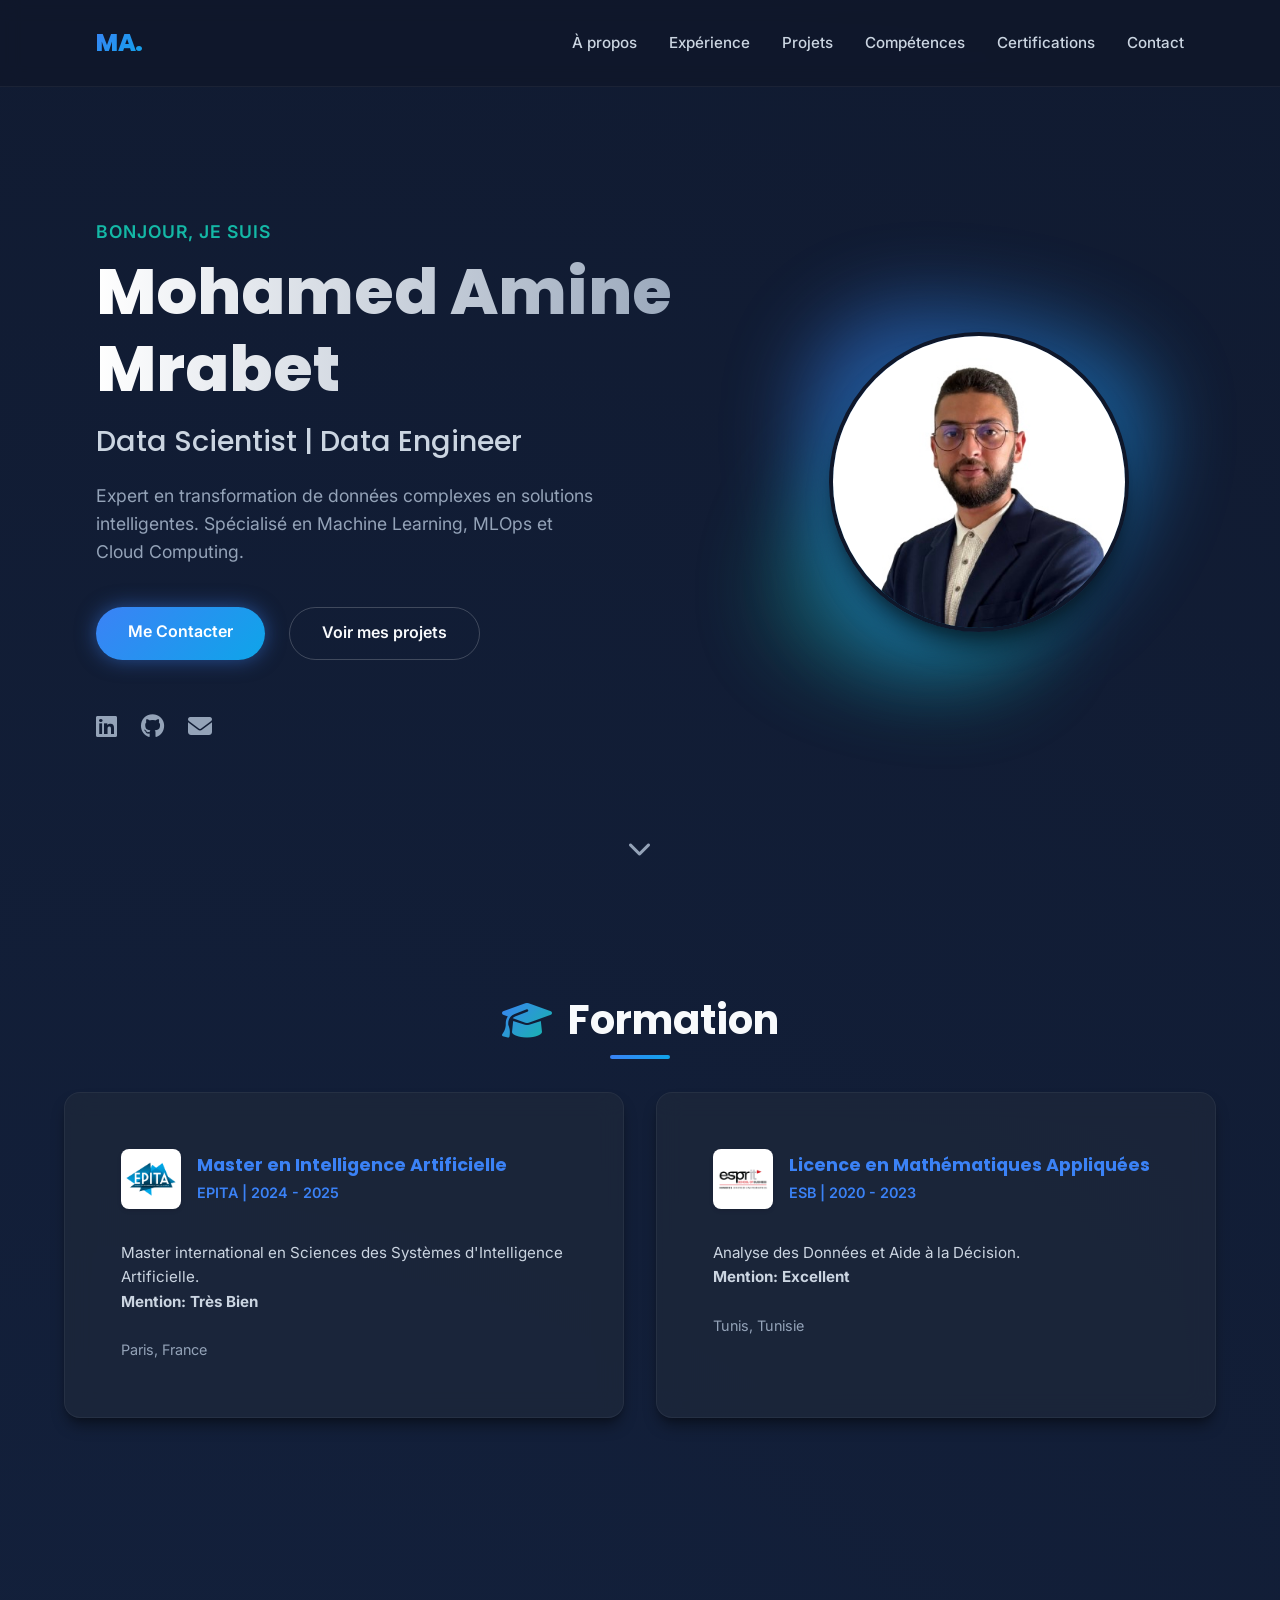
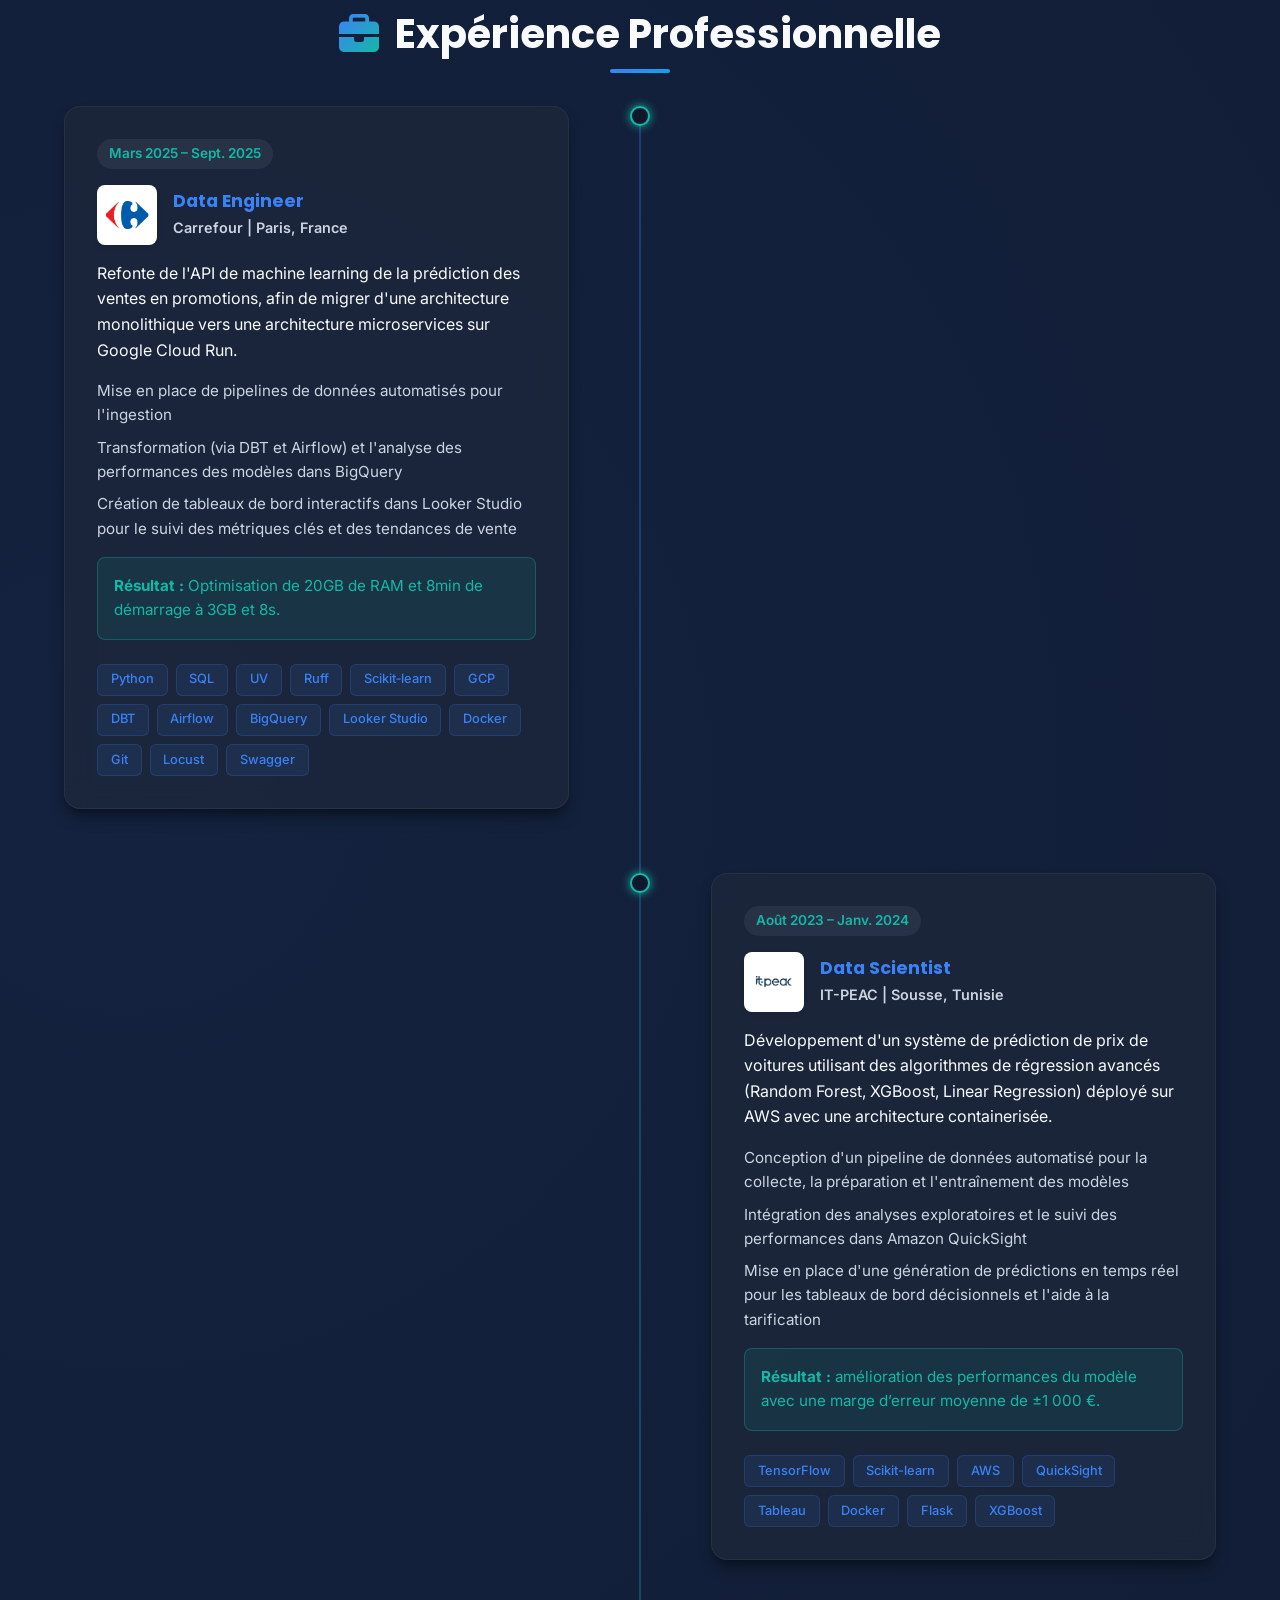
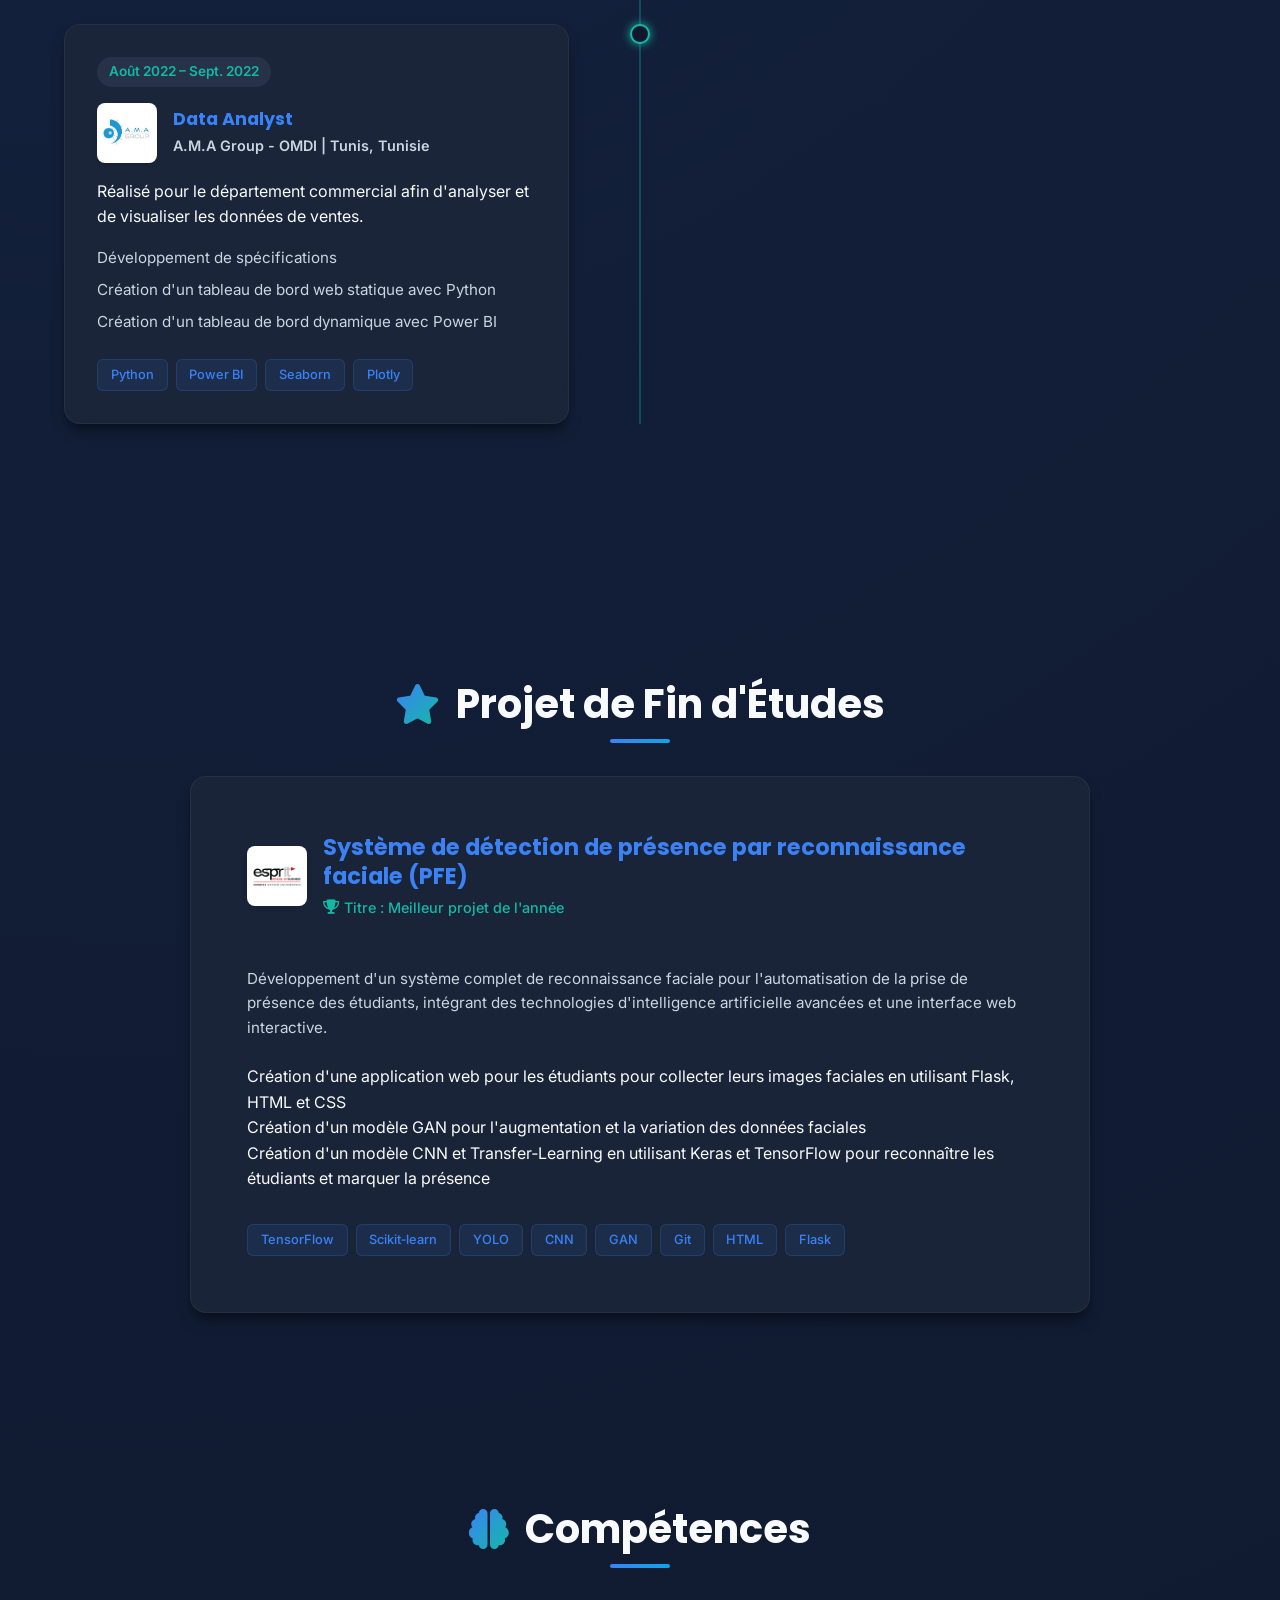
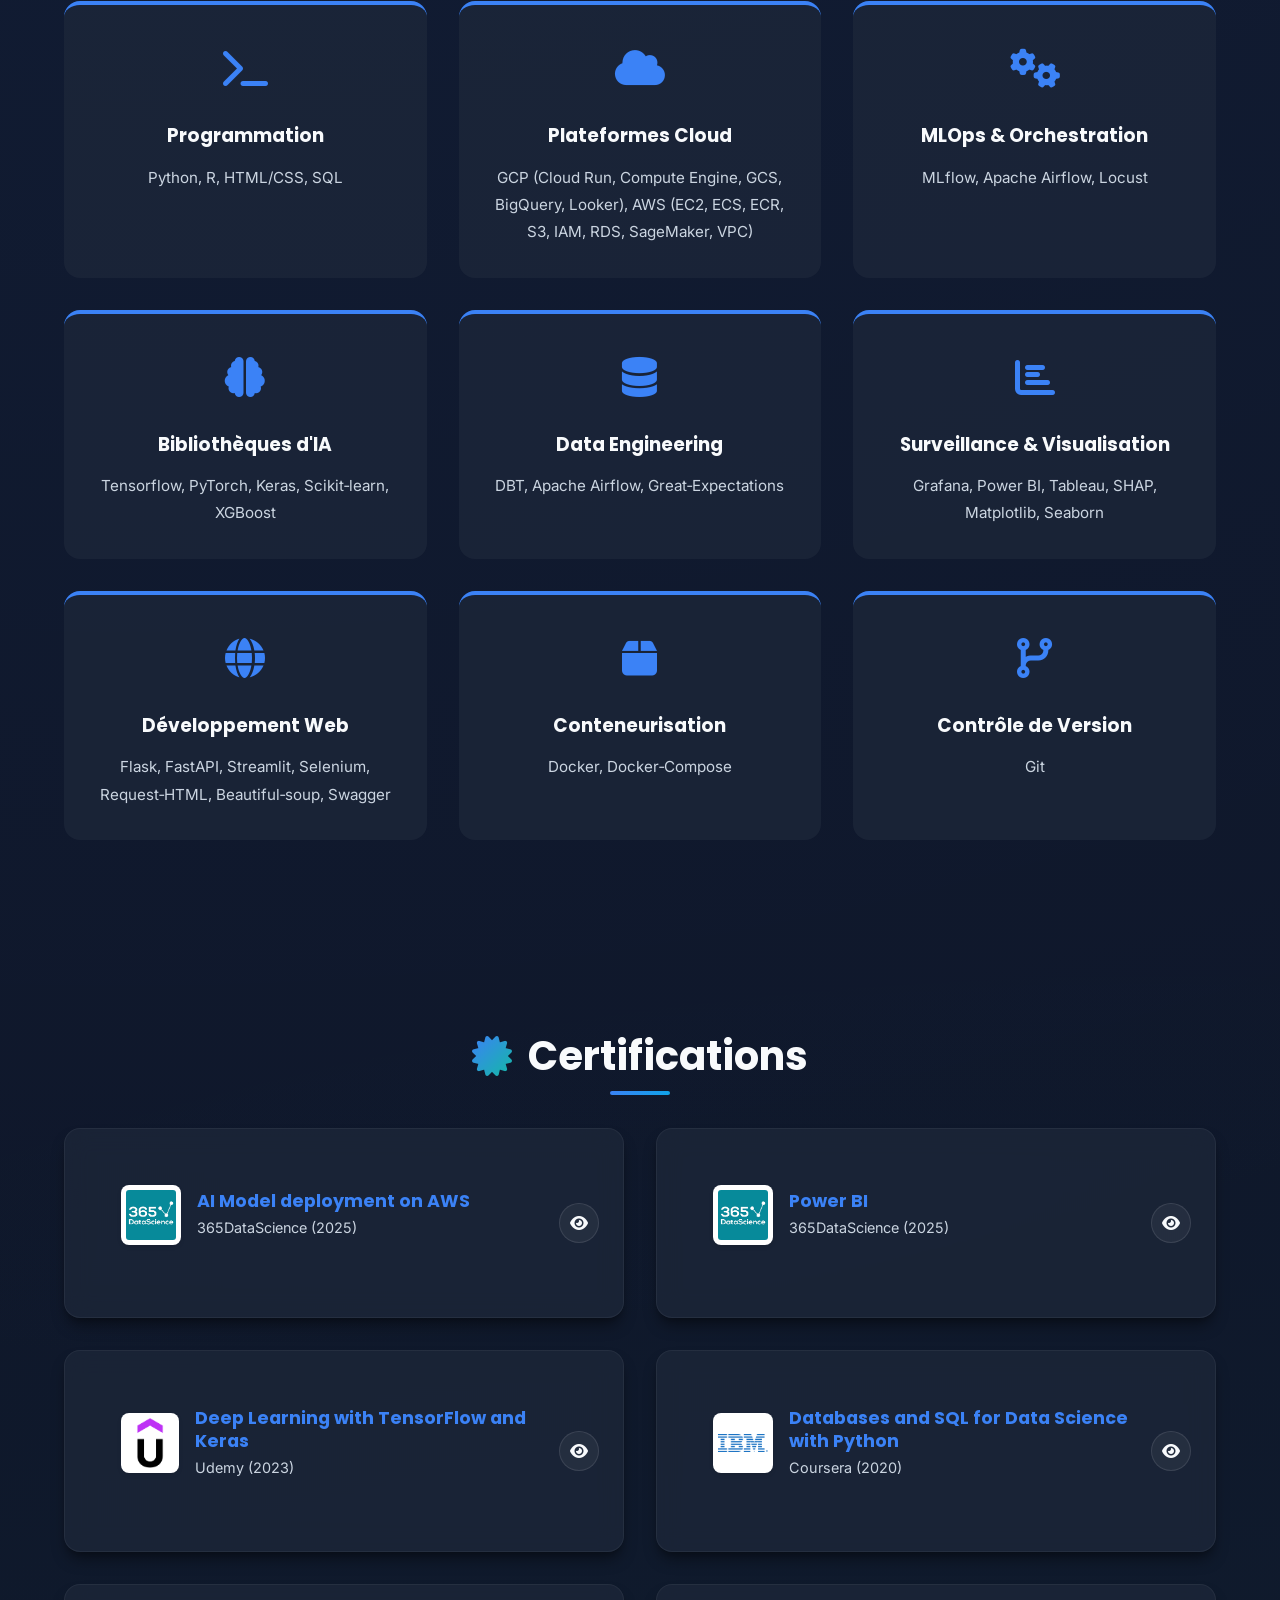
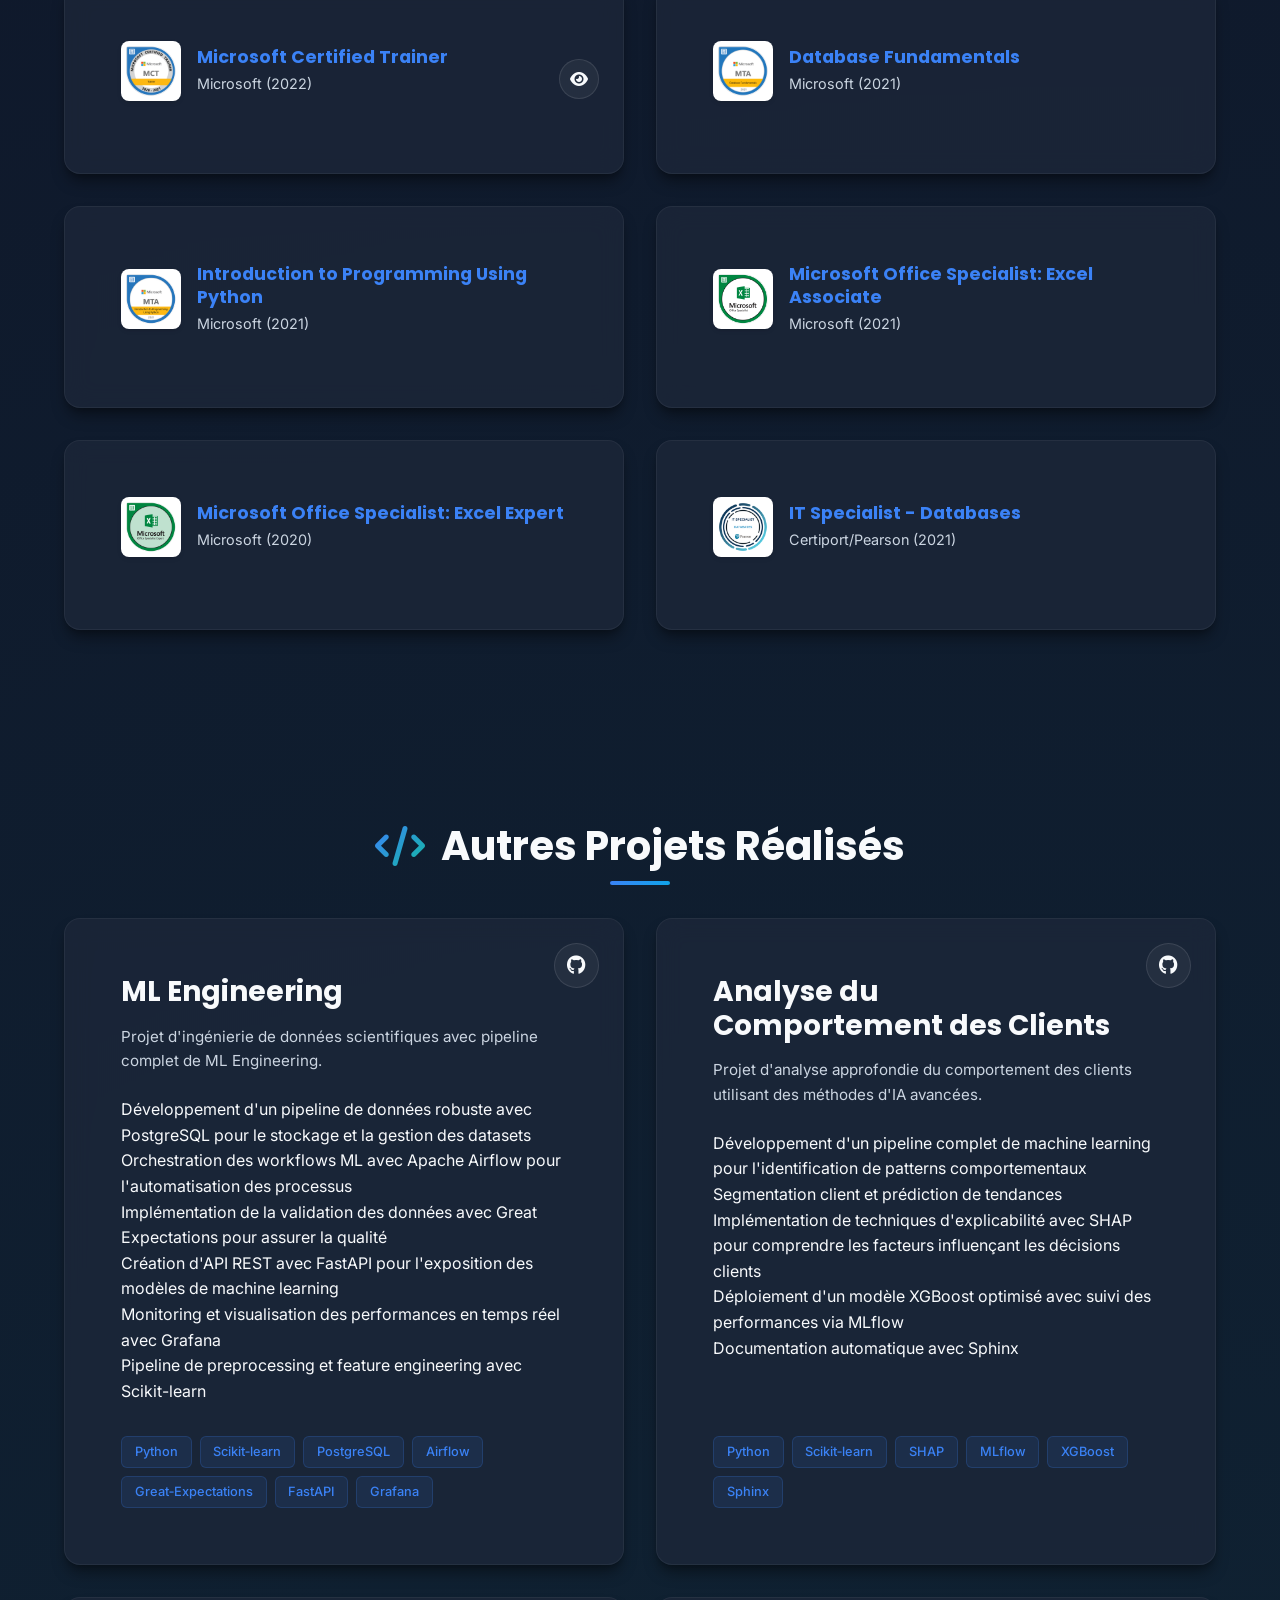
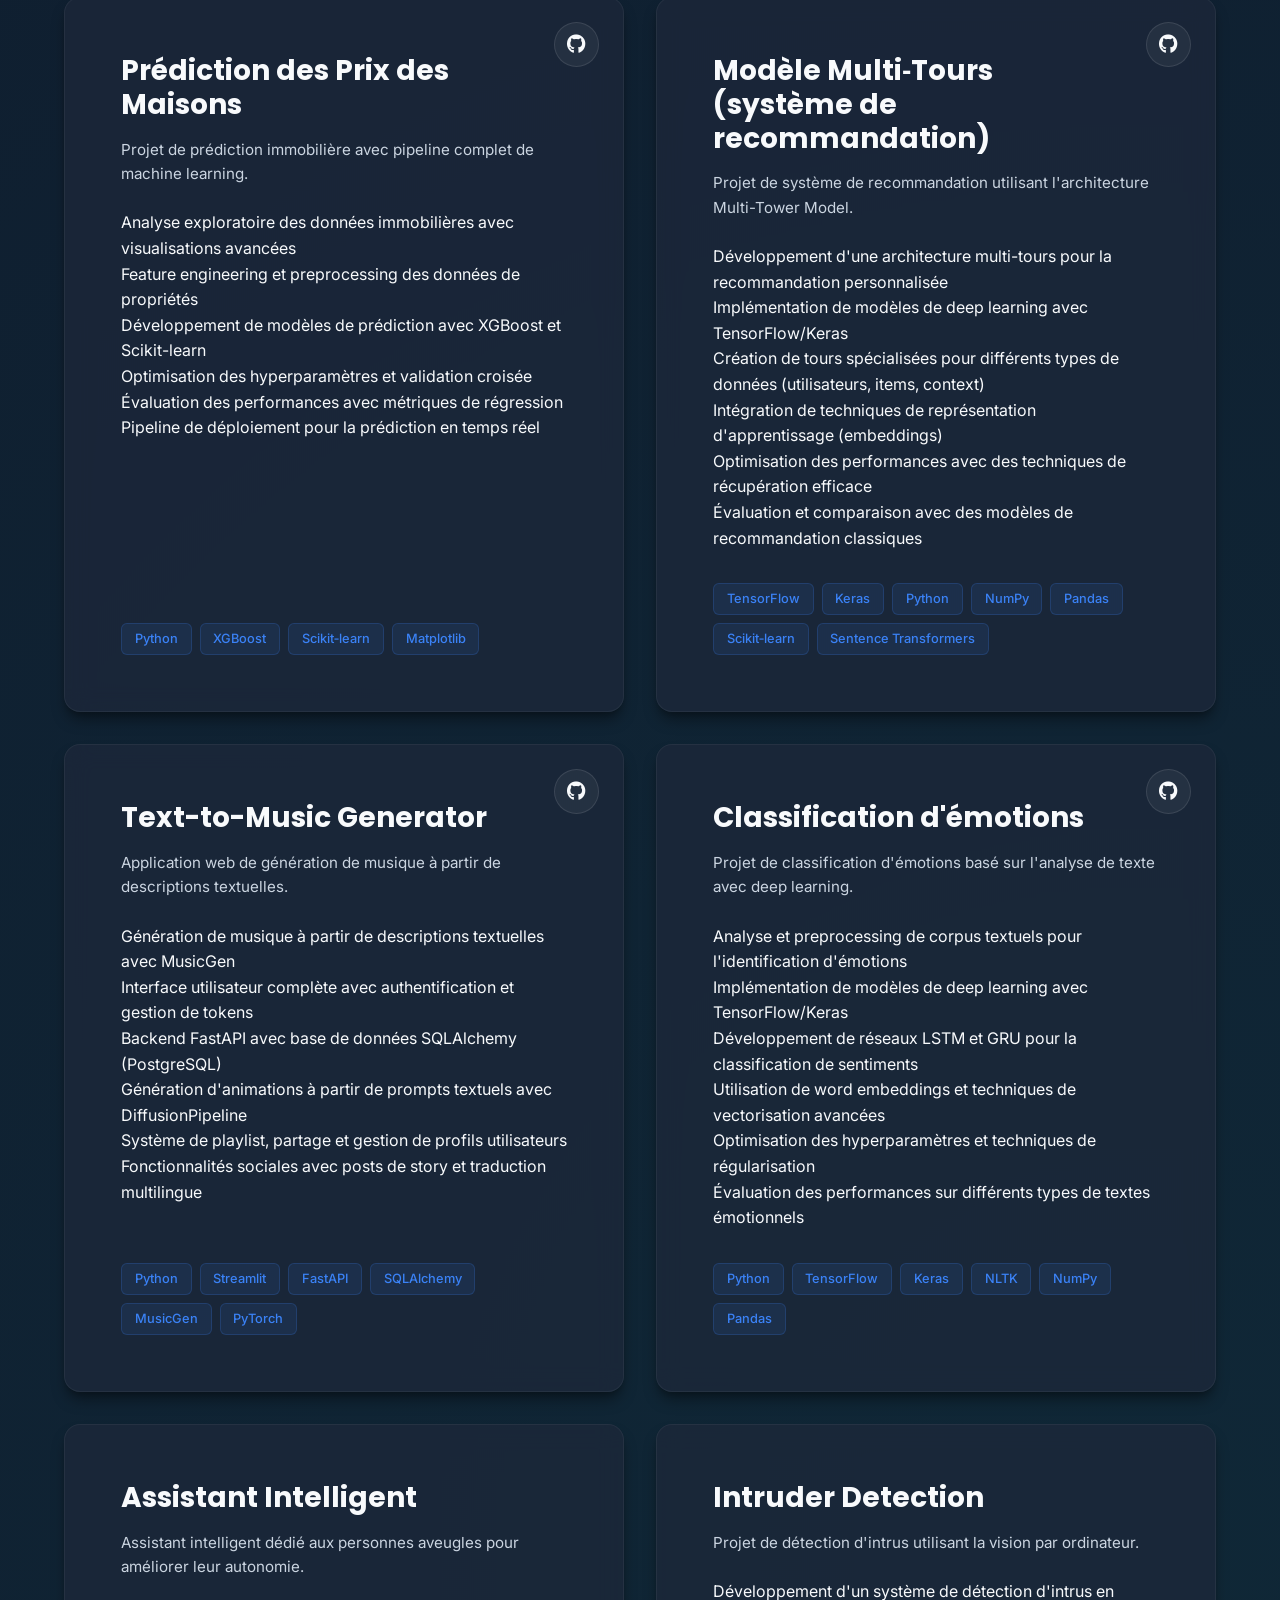
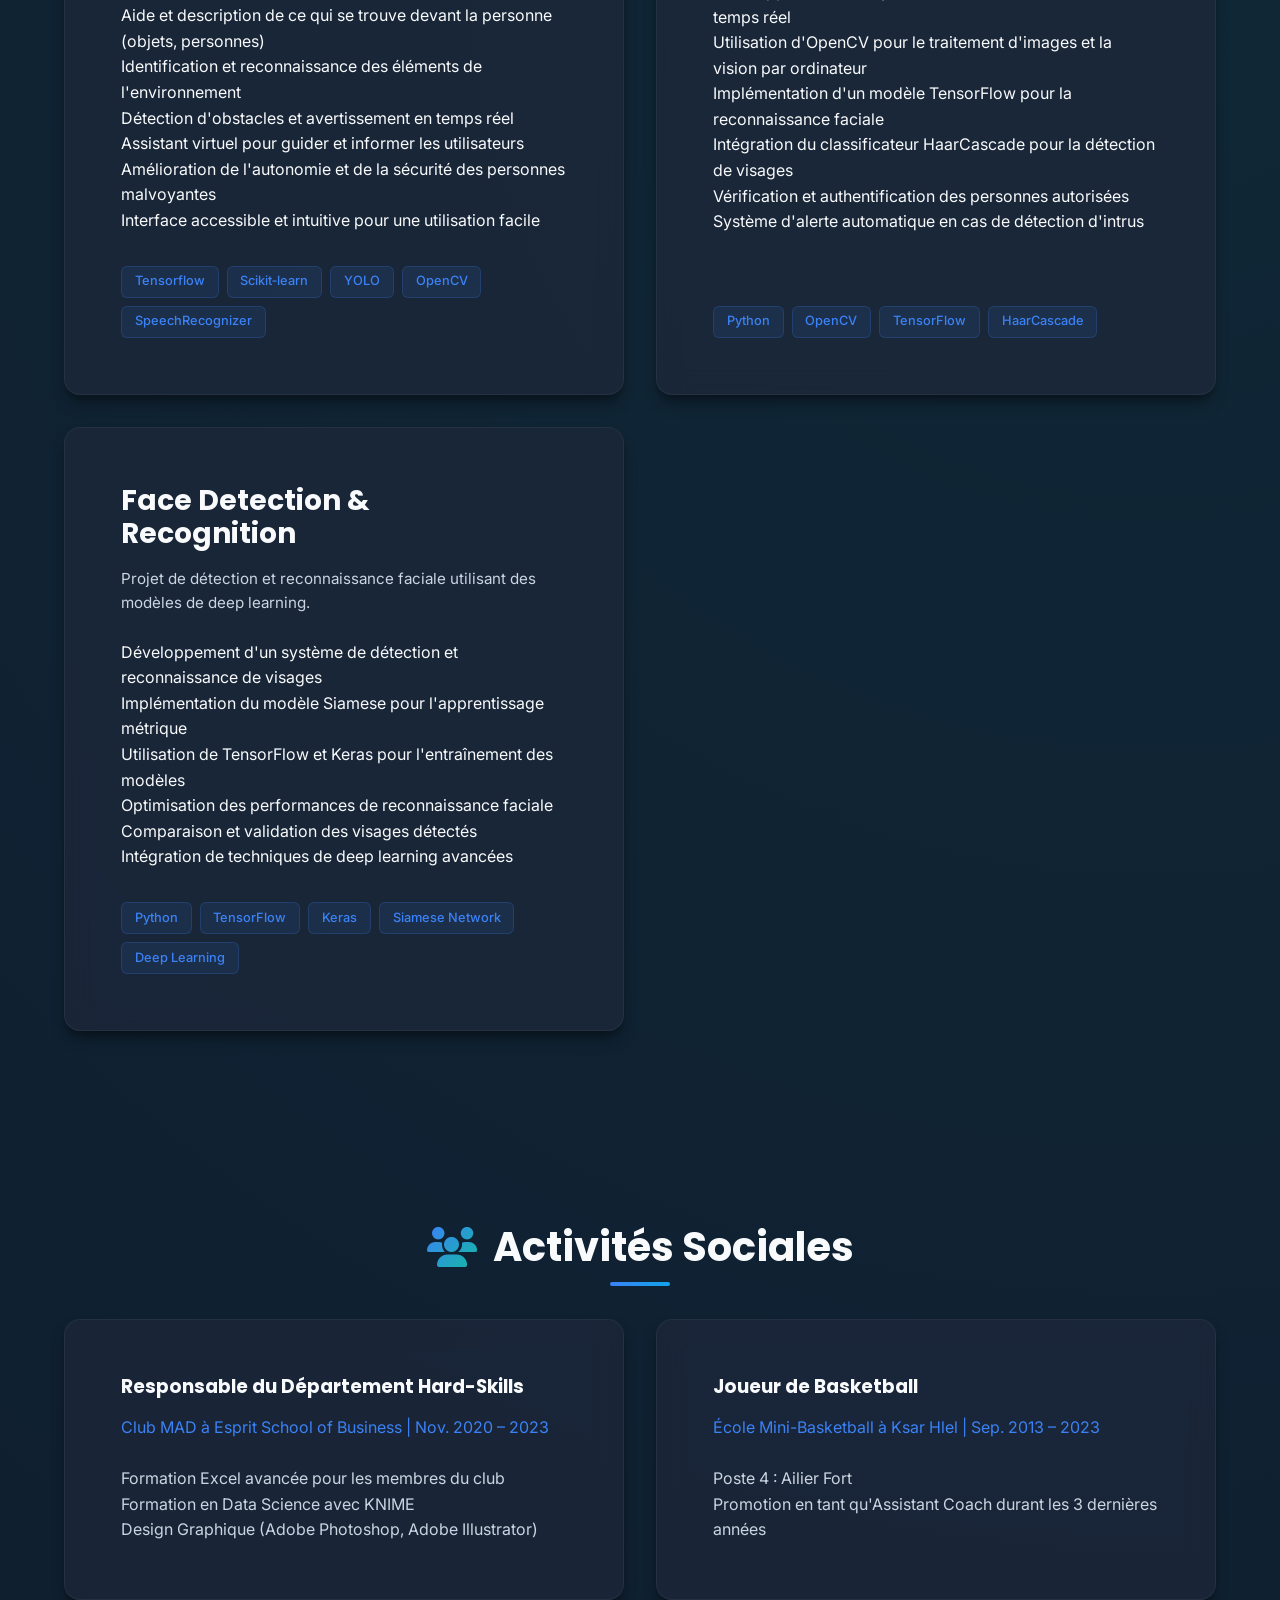
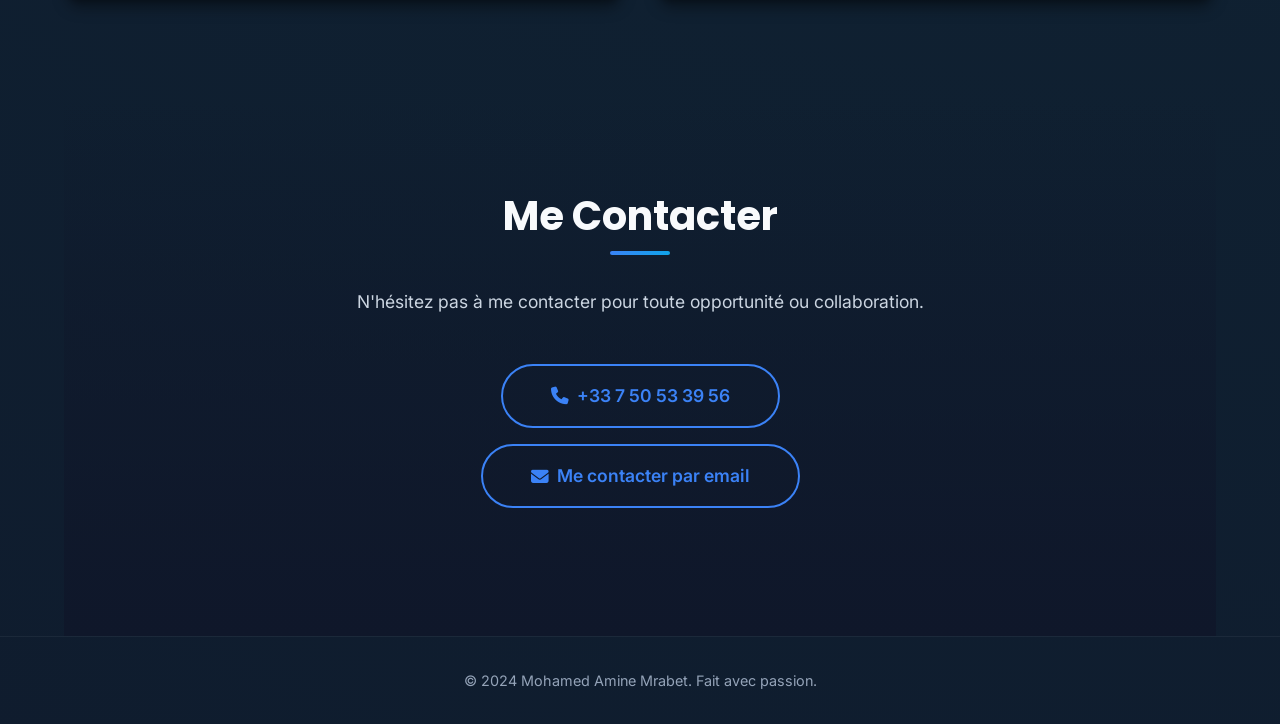
==== index.html @ 5ce7f39d "refont" ====
<!DOCTYPE html>
<html lang="en">

<head>
    <meta charset="UTF-8">
    <meta name="viewport" content="width=device-width, initial-scale=1.0">
    <title>Mohamed Amine Mrabet - Data Scientist</title>

    <!-- Google Fonts -->
    <link rel="preconnect" href="https://fonts.googleapis.com">
    <link rel="preconnect" href="https://fonts.gstatic.com" crossorigin>
    <link
        href="https://fonts.googleapis.com/css2?family=Inter:wght@300;400;500;600;700;800&family=Poppins:wght@300;400;500;600;700&display=swap"
        rel="stylesheet">

    <!-- Styles -->
    <link rel="stylesheet" href="styles.css">

    <!-- Icons -->
    <link rel="stylesheet" href="https://cdnjs.cloudflare.com/ajax/libs/font-awesome/6.4.0/css/all.min.css">

    <!-- AOS Animation Library -->
    <link href="https://unpkg.com/aos@2.3.1/dist/aos.css" rel="stylesheet">
</head>

<body>
    <!-- Navigation -->
    <nav class="navbar">
        <div class="nav-content">
            <div class="logo">MA.</div>
            <ul class="nav-links">
                <li><a href="#about">À propos</a></li>
                <li><a href="#experience">Expérience</a></li>
                <li><a href="#projects">Projets</a></li>
                <li><a href="#skills">Compétences</a></li>
                <li><a href="#certifications">Certifications</a></li>
                <li><a href="#contact">Contact</a></li>
            </ul>
        </div>
    </nav>

    <!-- Hero Section -->
    <header class="hero" id="about">
        <div class="hero-content" data-aos="fade-up">
            <div class="hero-text">
                <span class="greeting">Bonjour, je suis</span>
                <h1>Mohamed Amine Mrabet</h1>
                <h2 class="typing-text">Data Scientist | Data Engineer</h2>
                <p class="hero-description">
                    Expert en transformation de données complexes en solutions intelligentes.
                    Spécialisé en Machine Learning, MLOps et Cloud Computing.
                </p>
                <div class="hero-buttons">
                    <a href="#contact" class="btn btn-primary">Me Contacter</a>
                    <a href="#projects" class="btn btn-outline">Voir mes projets</a>
                </div>

                <div class="social-links hero-social">
                    <a href="https://www.linkedin.com/in/mohamed-amine-mrabet/" target="_blank" aria-label="LinkedIn">
                        <i class="fab fa-linkedin"></i>
                    </a>
                    <a href="https://github.com/AmineMrabet12" target="_blank" aria-label="Github">
                        <i class="fab fa-github"></i>
                    </a>
                    <a href="mailto:mrabemohamedamine1@gmail.com" aria-label="Email">
                        <i class="fas fa-envelope"></i>
                    </a>
                </div>
            </div>

            <div class="hero-image-container" data-aos="fade-left">
                <div class="image-wrapper">
                    <img src="IMG_7163.jpeg" alt="Mohamed Amine Mrabet" class="profile-image">
                    <div class="shape-blob"></div>
                    <div class="shape-blob-2"></div>
                </div>
            </div>
        </div>

        <div class="scroll-down">
            <a href="#experience">
                <i class="fas fa-chevron-down"></i>
            </a>
        </div>
    </header>

    <!-- Main Content -->
    <main class="main-content">

<!-- Education Section -->
        <section id="education" class="education-section">
            <h2 class="section-title" data-aos="fade-up">
                <i class="fas fa-graduation-cap"></i> Formation
            </h2>
            <div class="projects-grid">

                <div class="project-card glass-card" data-aos="fade-up">
                    <div class="project-content">
                        <div class="experience-header-with-logo">
                            <img src="logo/EPITA School of Engineering and Computer Science_Logo.png" alt="EPITA"
                                class="company-logo-small">
                            <div>
                                <h3>Master en Intelligence Artificielle</h3>
                                <p class="company-name" style="color: var(--primary);">EPITA | 2024 - 2025</p>
                            </div>
                        </div>
                        <p class="project-description">Master international en Sciences des Systèmes d'Intelligence
                            Artificielle. <br><strong>Mention: Très Bien</strong></p>
                        <p style="color: var(--text-muted); font-size: 0.9rem;">Paris, France</p>
                    </div>
                </div>

                <div class="project-card glass-card" data-aos="fade-up" data-aos-delay="100">
                    <div class="project-content">
                        <div class="experience-header-with-logo">
                            <img src="logo/ebs.png" alt="ESB" class="company-logo-small">
                            <div>
                                <h3>Licence en Mathématiques Appliquées</h3>
                                <p class="company-name" style="color: var(--primary);">ESB | 2020 - 2023</p>
                            </div>
                        </div>
                        <p class="project-description">Analyse des Données et Aide à la Décision. <br><strong>Mention:
                                Excellent</strong></p>
                        <p style="color: var(--text-muted); font-size: 0.9rem;">Tunis, Tunisie</p>
                    </div>
                </div>
            </div>
        </section>

        <!-- Experience Section -->
        <section id="experience" class="experience-section">
            <h2 class="section-title" data-aos="fade-up">
                <i class="fas fa-briefcase"></i> Expérience Professionnelle
            </h2>
            <div class="timeline">

                <!-- Carrefour -->
                <div class="timeline-item" data-aos="fade-up">
                    <div class="timeline-dot"></div>
                    <div class="timeline-content">
                        <div class="experience-card glass-card">
                            <span class="job-duration">Mars 2025 – Sept. 2025</span>
                            <div class="experience-header-with-logo">
                                <img src="logo/Emblema-Carrefour.png" alt="Carrefour" class="company-logo-small">
                                <div>
                                    <h3>Data Engineer</h3>
                                    <span class="company-name">Carrefour | Paris, France</span>
                                </div>
                            </div>
                            <div class="job-description">
                                <p>Refonte de l'API de machine learning de la prédiction des ventes en promotions, afin
                                    de migrer d'une architecture monolithique vers une architecture microservices sur
                                    Google Cloud Run.</p>
                                <ul>
                                    <li>Mise en place de pipelines de données automatisés pour l'ingestion</li>
                                    <li>Transformation (via DBT et Airflow) et l'analyse des performances des modèles
                                        dans BigQuery</li>
                                    <li>Création de tableaux de bord interactifs dans Looker Studio pour le suivi des
                                        métriques clés et des tendances de vente</li>
                                </ul>
                                <div class="result">
                                    <strong>Résultat :</strong> Optimisation de 20GB de RAM et 8min de démarrage à 3GB
                                    et 8s.
                                </div>
                                <div class="tech-stack">
                                    <span class="tech-tag">Python</span>
                                    <span class="tech-tag">SQL</span>
                                    <span class="tech-tag">UV</span>
                                    <span class="tech-tag">Ruff</span>
                                    <span class="tech-tag">Scikit‑learn</span>
                                    <span class="tech-tag">GCP</span>
                                    <span class="tech-tag">DBT</span>
                                    <span class="tech-tag">Airflow</span>
                                    <span class="tech-tag">BigQuery</span>
                                    <span class="tech-tag">Looker Studio</span>
                                    <span class="tech-tag">Docker</span>
                                    <span class="tech-tag">Git</span>
                                    <span class="tech-tag">Locust</span>
                                    <span class="tech-tag">Swagger</span>
                                </div>
                            </div>
                        </div>
                    </div>
                </div>

                <!-- IT-PEAC -->
                <div class="timeline-item" data-aos="fade-up">
                    <div class="timeline-dot"></div>
                    <div class="timeline-content">
                        <div class="experience-card glass-card">
                            <span class="job-duration">Août 2023 – Janv. 2024</span>
                            <div class="experience-header-with-logo">
                                <img src="logo/ITPEAC.png" alt="IT-PEAC" class="company-logo-small">
                                <div>
                                    <h3>Data Scientist</h3>
                                    <span class="company-name">IT-PEAC | Sousse, Tunisie</span>
                                </div>
                            </div>
                            <div class="job-description">
                                <p>Développement d'un système de prédiction de prix de voitures utilisant des
                                    algorithmes de régression avancés (Random Forest, XGBoost, Linear Regression)
                                    déployé sur AWS avec une architecture containerisée.</p>
                                <ul>
                                    <li>Conception d'un pipeline de données automatisé pour la collecte, la préparation
                                        et l'entraînement des modèles</li>
                                    <li>Intégration des analyses exploratoires et le suivi des performances dans Amazon
                                        QuickSight</li>
                                    <li>Mise en place d'une génération de prédictions en temps réel pour les tableaux de
                                        bord décisionnels et l'aide à la tarification</li>
                                </ul>
                                <div class="result">
                                    <strong>Résultat :</strong> amélioration des performances du modèle avec une marge
                                    d’erreur moyenne de ±1 000 €.
                                </div>
                                <div class="tech-stack">
                                    <span class="tech-tag">TensorFlow</span>
                                    <span class="tech-tag">Scikit-learn</span>
                                    <span class="tech-tag">AWS</span>
                                    <span class="tech-tag">QuickSight</span>
                                    <span class="tech-tag">Tableau</span>
                                    <span class="tech-tag">Docker</span>
                                    <span class="tech-tag">Flask</span>
                                    <span class="tech-tag">XGBoost</span>
                                </div>
                            </div>
                        </div>
                    </div>
                </div>

                <!-- A.M.A Group -->
                <div class="timeline-item" data-aos="fade-up">
                    <div class="timeline-dot"></div>
                    <div class="timeline-content">
                        <div class="experience-card glass-card">
                            <span class="job-duration">Août 2022 – Sept. 2022</span>
                            <div class="experience-header-with-logo">
                                <img src="logo/amagroup_qualityfirst_safetybefore_logo.jpeg" alt="A.M.A Group"
                                    class="company-logo-small">
                                <div>
                                    <h3>Data Analyst</h3>
                                    <span class="company-name">A.M.A Group - OMDI | Tunis, Tunisie</span>
                                </div>
                            </div>
                            <div class="job-description">
                                <p>Réalisé pour le département commercial afin d'analyser et de visualiser les données
                                    de ventes.</p>
                                <ul>
                                    <li>Développement de spécifications</li>
                                    <li>Création d'un tableau de bord web statique avec Python</li>
                                    <li>Création d'un tableau de bord dynamique avec Power BI</li>
                                </ul>
                                <div class="tech-stack">
                                    <span class="tech-tag">Python</span>
                                    <span class="tech-tag">Power BI</span>
                                    <span class="tech-tag">Seaborn</span>
                                    <span class="tech-tag">Plotly</span>
                                </div>
                            </div>
                        </div>
                    </div>
                </div>

            </div>
        </section>

        <!-- PFE Section -->
        <section id="pfe-project" class="pfe-section">
            <h2 class="section-title" data-aos="fade-up">
                <i class="fas fa-star"></i> Projet de Fin d'Études
            </h2>
            <div class="projects-grid" style="grid-template-columns: 1fr; max-width: 900px; margin: 0 auto;">
                <!-- Single column, centered, limited width -->
                <div class="project-card glass-card" data-aos="fade-up">
                    <div class="project-content">
                        <div class="experience-header-with-logo">
                            <img src="logo/ebs.png" alt="ESB" class="company-logo-small">
                            <div>
                                <h3 style="font-size: 1.4rem;">Système de détection de présence par reconnaissance
                                    faciale (PFE)</h3>
                                <div
                                    style="font-size: 0.9rem; color: var(--accent); margin-top: 5px; font-weight: 500; display: flex; align-items: center; gap: 5px;">
                                    <i class="fas fa-trophy"></i> Titre : Meilleur projet de l'année
                                </div>
                            </div>
                        </div>
                        <p class="project-description" style="margin-top: 1rem;">Développement d'un système complet de
                            reconnaissance faciale pour
                            l'automatisation de la prise de présence des étudiants, intégrant des technologies
                            d'intelligence artificielle avancées et une interface web interactive.</p>
                        <ul>
                            <li>Création d'une application web pour les étudiants pour collecter leurs images faciales
                                en utilisant Flask, HTML et CSS</li>
                            <li>Création d'un modèle GAN pour l'augmentation et la variation des données faciales</li>
                            <li>Création d'un modèle CNN et Transfer‑Learning en utilisant Keras et TensorFlow pour
                                reconnaître les étudiants et marquer la présence</li>
                        </ul>
                        <div class="project-tech">
                            <span class="tech-tag">TensorFlow</span>
                            <span class="tech-tag">Scikit‑learn</span>
                            <span class="tech-tag">YOLO</span>
                            <span class="tech-tag">CNN</span>
                            <span class="tech-tag">GAN</span>
                            <span class="tech-tag">Git</span>
                            <span class="tech-tag">HTML</span>
                            <span class="tech-tag">Flask</span>
                        </div>
                    </div>
                </div>
            </div>
        </section>

        <!-- Skills Section -->
        <section id="skills" class="skills-section">
            <h2 class="section-title" data-aos="fade-up">
                <i class="fas fa-brain"></i> Compétences
            </h2>
            <div class="skills-grid">

                <div class="skill-category" data-aos="fade-up">
                    <div class="skill-icon"><i class="fas fa-terminal"></i></div>
                    <h3>Programmation</h3>
                    <p class="skill-list">Python, R, HTML/CSS, SQL</p>
                </div>

                <div class="skill-category" data-aos="fade-up" data-aos-delay="100">
                    <div class="skill-icon"><i class="fas fa-cloud"></i></div>
                    <h3>Plateformes Cloud</h3>
                    <p class="skill-list">GCP (Cloud Run, Compute Engine, GCS, BigQuery, Looker), AWS (EC2, ECS, ECR,
                        S3, IAM, RDS, SageMaker, VPC)</p>
                </div>

                <div class="skill-category" data-aos="fade-up" data-aos-delay="200">
                    <div class="skill-icon"><i class="fas fa-cogs"></i></div>
                    <h3>MLOps & Orchestration</h3>
                    <p class="skill-list">MLflow, Apache Airflow, Locust</p>
                </div>

                <div class="skill-category" data-aos="fade-up">
                    <div class="skill-icon"><i class="fas fa-brain"></i></div>
                    <h3>Bibliothèques d'IA</h3>
                    <p class="skill-list">Tensorflow, PyTorch, Keras, Scikit‑learn, XGBoost</p>
                </div>

                <div class="skill-category" data-aos="fade-up" data-aos-delay="100">
                    <div class="skill-icon"><i class="fas fa-database"></i></div>
                    <h3>Data Engineering</h3>
                    <p class="skill-list">DBT, Apache Airflow, Great‑Expectations</p>
                </div>

                <div class="skill-category" data-aos="fade-up" data-aos-delay="200">
                    <div class="skill-icon"><i class="fas fa-chart-bar"></i></div>
                    <h3>Surveillance & Visualisation</h3>
                    <p class="skill-list">Grafana, Power BI, Tableau, SHAP, Matplotlib, Seaborn</p>
                </div>

                <div class="skill-category" data-aos="fade-up" data-aos-delay="300">
                    <div class="skill-icon"><i class="fas fa-globe"></i></div>
                    <h3>Développement Web</h3>
                    <p class="skill-list">Flask, FastAPI, Streamlit, Selenium, Request‑HTML, Beautiful‑soup, Swagger</p>
                </div>
                <div class="skill-category" data-aos="fade-up" data-aos-delay="400">
                    <div class="skill-icon"><i class="fas fa-box"></i></div>
                    <h3>Conteneurisation</h3>
                    <p class="skill-list">Docker, Docker‑Compose</p>
                </div>
                <div class="skill-category" data-aos="fade-up" data-aos-delay="500">
                    <div class="skill-icon"><i class="fas fa-code-branch"></i></div>
                    <h3>Contrôle de Version</h3>
                    <p class="skill-list">Git</p>
                </div>

            </div>
        </section>

        <!-- Certifications Section -->
        <section id="certifications" class="certifications-section">
            <h2 class="section-title" data-aos="fade-up">
                <i class="fas fa-certificate"></i> Certifications
            </h2>
            <div class="projects-grid">
                <!-- AI Model deployment on AWS -->
                <div class="project-card glass-card" data-aos="fade-up">
                    <div class="project-content">
                        <div class="experience-header-with-logo">
                            <img src="Badges/365-data-science.png" alt="365DataScience" class="company-logo-small">
                            <div>
                                <h3>AI Model deployment on AWS</h3>
                                <p class="project-description">365DataScience (2025)</p>
                            </div>
                        </div>
                        <div class="eye-icon-btn" onclick="openCertPreview('certifs/CC-23F2A2B30E.pdf')">
                            <i class="fas fa-eye"></i>
                        </div>
                    </div>
                </div>

                <!-- Power BI -->
                <div class="project-card glass-card" data-aos="fade-up">
                    <div class="project-content">
                        <div class="experience-header-with-logo">
                            <img src="Badges/365-data-science.png" alt="365DataScience" class="company-logo-small">
                            <div>
                                <h3>Power BI</h3>
                                <p class="project-description">365DataScience (2025)</p>
                            </div>
                        </div>
                        <div class="eye-icon-btn" onclick="openCertPreview('certifs/CC-E099A50CAC.pdf')">
                            <i class="fas fa-eye"></i>
                        </div>
                    </div>
                </div>
                <!-- Deep Learning -->
                <div class="project-card glass-card" data-aos="fade-up">
                    <div class="project-content">
                        <div class="experience-header-with-logo">
                            <img src="Badges/Udemy-Logo.png" alt="Udemy" class="company-logo-small">
                            <div>
                                <h3>Deep Learning with TensorFlow and Keras</h3>
                                <p class="project-description">Udemy (2023)</p>
                            </div>
                        </div>
                        <div class="eye-icon-btn" onclick="openCertPreview('certifs/Udemy Deep Learning.pdf')">
                            <i class="fas fa-eye"></i>
                        </div>
                    </div>
                </div>
                <!-- Databases and SQL -->
                <div class="project-card glass-card" data-aos="fade-up">
                    <div class="project-content">
                        <div class="experience-header-with-logo">
                            <img src="Badges/IBM_logo.svg.png" alt="Coursera" class="company-logo-small">
                            <div>
                                <h3>Databases and SQL for Data Science with Python</h3>
                                <p class="project-description">Coursera (2020)</p>
                            </div>
                        </div>
                        <div class="eye-icon-btn" onclick="openCertPreview('certifs/IBM-Python-SQL.pdf')">
                            <i class="fas fa-eye"></i>
                        </div>
                    </div>
                </div>
                <!-- Microsoft Certified Trainer -->
                <div class="project-card glass-card" data-aos="fade-up">
                    <div class="project-content">
                        <div class="experience-header-with-logo">
                            <img src="Badges/MCT-Microsoft_Certified_Trainer.png" alt="Microsoft"
                                class="company-logo-small">
                            <div>
                                <h3>Microsoft Certified Trainer</h3>
                                <p class="project-description">Microsoft (2022)</p>
                            </div>
                        </div>
                        <div class="eye-icon-btn" onclick="openCertPreview('certifs/MCT.pdf')">
                            <i class="fas fa-eye"></i>
                        </div>
                    </div>
                </div>
                <!-- Database Fundamentals -->
                <div class="project-card glass-card" data-aos="fade-up">
                    <div class="project-content">
                        <div class="experience-header-with-logo">
                            <img src="Badges/MTA-Database_Fundamentals-600x600.png" alt="Microsoft"
                                class="company-logo-small">
                            <div>
                                <h3>Database Fundamentals</h3>
                                <p class="project-description">Microsoft (2021)</p>
                            </div>
                        </div>
                    </div>
                </div>
                <!-- Introduction to Programming Using Python -->
                <div class="project-card glass-card" data-aos="fade-up">
                    <div class="project-content">
                        <div class="experience-header-with-logo">
                            <img src="Badges/MTA-Introduction_to_Programming_Using_Python-600x600.png" alt="Microsoft"
                                class="company-logo-small">
                            <div>
                                <h3>Introduction to Programming Using Python</h3>
                                <p class="project-description">Microsoft (2021)</p>
                            </div>
                        </div>
                    </div>
                </div>
                <!-- Microsoft Office Specialist: Excel Associate -->
                <div class="project-card glass-card" data-aos="fade-up">
                    <div class="project-content">
                        <div class="experience-header-with-logo">
                            <img src="Badges/MOS_Excel.png" alt="Microsoft" class="company-logo-small">
                            <div>
                                <h3>Microsoft Office Specialist: Excel Associate</h3>
                                <p class="project-description">Microsoft (2021)</p>
                            </div>
                        </div>
                    </div>
                </div>
                <!-- Microsoft Office Specialist: Excel Expert -->
                <div class="project-card glass-card" data-aos="fade-up">
                    <div class="project-content">
                        <div class="experience-header-with-logo">
                            <img src="Badges/MOS_Excel_Expert6.png" alt="Microsoft" class="company-logo-small">
                            <div>
                                <h3>Microsoft Office Specialist: Excel Expert</h3>
                                <p class="project-description">Microsoft (2020)</p>
                            </div>
                        </div>
                    </div>
                </div>
                <!-- IT Specialist - Databases -->
                <div class="project-card glass-card" data-aos="fade-up">
                    <div class="project-content">
                        <div class="experience-header-with-logo">
                            <img src="Badges/MicrosoftTeams-image__5_.png" alt="Certiport" class="company-logo-small">
                            <div>
                                <h3>IT Specialist - Databases</h3>
                                <p class="project-description">Certiport/Pearson (2021)</p>
                            </div>
                        </div>
                    </div>
                </div>
            </div>
        </section>

        <!-- Projects Section -->
        <section id="projects" class="projects-section">
            <h2 class="section-title" data-aos="fade-up">
                <i class="fas fa-code"></i> Autres Projets Réalisés
            </h2>
            <div class="projects-grid">

                <!-- ML Engineering -->
                <div class="project-card glass-card" data-aos="fade-up" data-aos-delay="100">
                    <div class="project-content">
                        <div class="project-title">
                            <h3>ML Engineering</h3>
                            <div class="project-links">
                                <a href="https://github.com/AmineMrabet12/DSP-Project" target="_blank"><i
                                        class="fab fa-github"></i></a>
                            </div>
                        </div>
                        <p class="project-description">Projet d'ingénierie de données scientifiques avec pipeline
                            complet de ML Engineering.</p>
                        <ul>
                            <li>Développement d'un pipeline de données robuste avec PostgreSQL pour le stockage et la
                                gestion des datasets</li>
                            <li>Orchestration des workflows ML avec Apache Airflow pour l'automatisation des processus
                            </li>
                            <li>Implémentation de la validation des données avec Great Expectations pour assurer la
                                qualité</li>
                            <li>Création d'API REST avec FastAPI pour l'exposition des modèles de machine learning</li>
                            <li>Monitoring et visualisation des performances en temps réel avec Grafana</li>
                            <li>Pipeline de preprocessing et feature engineering avec Scikit-learn</li>
                        </ul>
                        <div class="project-tech">
                            <span class="tech-tag">Python</span>
                            <span class="tech-tag">Scikit‑learn</span>
                            <span class="tech-tag">PostgreSQL</span>
                            <span class="tech-tag">Airflow</span>
                            <span class="tech-tag">Great‑Expectations</span>
                            <span class="tech-tag">FastAPI</span>
                            <span class="tech-tag">Grafana</span>
                        </div>
                    </div>
                </div>

                <!-- Analyse du Comportement des Clients -->
                <div class="project-card glass-card" data-aos="fade-up">
                    <div class="project-content">
                        <div class="project-title">
                            <h3>Analyse du Comportement des Clients</h3>
                            <div class="project-links">
                                <a href="https://github.com/AmineMrabet12/AI-Meth" target="_blank"><i
                                        class="fab fa-github"></i></a>
                            </div>
                        </div>
                        <p class="project-description">Projet d'analyse approfondie du comportement des clients
                            utilisant des méthodes d'IA avancées.</p>
                        <ul>
                            <li>Développement d'un pipeline complet de machine learning pour l'identification de
                                patterns comportementaux</li>
                            <li>Segmentation client et prédiction de tendances</li>
                            <li>Implémentation de techniques d'explicabilité avec SHAP pour comprendre les facteurs
                                influençant les décisions clients</li>
                            <li>Déploiement d'un modèle XGBoost optimisé avec suivi des performances via MLflow</li>
                            <li>Documentation automatique avec Sphinx</li>
                        </ul>
                        <div class="project-tech">
                            <span class="tech-tag">Python</span>
                            <span class="tech-tag">Scikit‑learn</span>
                            <span class="tech-tag">SHAP</span>
                            <span class="tech-tag">MLflow</span>
                            <span class="tech-tag">XGBoost</span>
                            <span class="tech-tag">Sphinx</span>
                        </div>
                    </div>
                </div>

                <!-- Prédiction des Prix des Maisons -->
                <div class="project-card glass-card" data-aos="fade-up" data-aos-delay="200">
                    <div class="project-content">
                        <div class="project-title">
                            <h3>Prédiction des Prix des Maisons</h3>
                            <div class="project-links">
                                <a href="https://github.com/AmineMrabet12/dsp-amine-mrabet" target="_blank"><i
                                        class="fab fa-github"></i></a>
                            </div>
                        </div>
                        <p class="project-description">Projet de prédiction immobilière avec pipeline complet de machine
                            learning.</p>
                        <ul>
                            <li>Analyse exploratoire des données immobilières avec visualisations avancées</li>
                            <li>Feature engineering et preprocessing des données de propriétés</li>
                            <li>Développement de modèles de prédiction avec XGBoost et Scikit-learn</li>
                            <li>Optimisation des hyperparamètres et validation croisée</li>
                            <li>Évaluation des performances avec métriques de régression</li>
                            <li>Pipeline de déploiement pour la prédiction en temps réel</li>
                        </ul>
                        <div class="project-tech">
                            <span class="tech-tag">Python</span>
                            <span class="tech-tag">XGBoost</span>
                            <span class="tech-tag">Scikit‑learn</span>
                            <span class="tech-tag">Matplotlib</span>
                        </div>
                    </div>
                </div>

                <!-- Modèle Multi‑Tours -->
                <div class="project-card glass-card" data-aos="fade-up" data-aos-delay="100">
                    <div class="project-content">
                        <div class="project-title">
                            <h3>Modèle Multi‑Tours (système de recommandation)</h3>
                            <div class="project-links">
                                <a href="https://github.com/AmineMrabet12/Multi-Tower-Model" target="_blank"><i
                                        class="fab fa-github"></i></a>
                            </div>
                        </div>
                        <p class="project-description">Projet de système de recommandation utilisant l'architecture
                            Multi-Tower Model.</p>
                        <ul>
                            <li>Développement d'une architecture multi-tours pour la recommandation personnalisée</li>
                            <li>Implémentation de modèles de deep learning avec TensorFlow/Keras</li>
                            <li>Création de tours spécialisées pour différents types de données (utilisateurs, items,
                                context)</li>
                            <li>Intégration de techniques de représentation d'apprentissage (embeddings)</li>
                            <li>Optimisation des performances avec des techniques de récupération efficace</li>
                            <li>Évaluation et comparaison avec des modèles de recommandation classiques</li>
                        </ul>
                        <div class="project-tech">
                            <span class="tech-tag">TensorFlow</span>
                            <span class="tech-tag">Keras</span>
                            <span class="tech-tag">Python</span>
                            <span class="tech-tag">NumPy</span>
                            <span class="tech-tag">Pandas</span>
                            <span class="tech-tag">Scikit‑learn</span>
                            <span class="tech-tag">Sentence Transformers</span>
                        </div>
                    </div>
                </div>

                <!-- Text-to-Music Generator -->
                <div class="project-card glass-card" data-aos="fade-up" data-aos-delay="200">
                    <div class="project-content">
                        <div class="project-title">
                            <h3>Text-to-Music Generator</h3>
                            <div class="project-links">
                                <a href="https://github.com/AmineMrabet12/Action-Learning" target="_blank"><i
                                        class="fab fa-github"></i></a>
                            </div>
                        </div>
                        <p class="project-description">Application web de génération de musique à partir de descriptions
                            textuelles.</p>
                        <ul>
                            <li>Génération de musique à partir de descriptions textuelles avec MusicGen</li>
                            <li>Interface utilisateur complète avec authentification et gestion de tokens</li>
                            <li>Backend FastAPI avec base de données SQLAlchemy (PostgreSQL)</li>
                            <li>Génération d'animations à partir de prompts textuels avec DiffusionPipeline</li>
                            <li>Système de playlist, partage et gestion de profils utilisateurs</li>
                            <li>Fonctionnalités sociales avec posts de story et traduction multilingue</li>
                        </ul>
                        <div class="project-tech">
                            <span class="tech-tag">Python</span>
                            <span class="tech-tag">Streamlit</span>
                            <span class="tech-tag">FastAPI</span>
                            <span class="tech-tag">SQLAlchemy</span>
                            <span class="tech-tag">MusicGen</span>
                            <span class="tech-tag">PyTorch</span>
                        </div>
                    </div>
                </div>

                <!-- Classification d'émotions -->
                <div class="project-card glass-card" data-aos="fade-up">
                    <div class="project-content">
                        <div class="project-title">
                            <h3>Classification d'émotions</h3>
                            <div class="project-links">
                                <a href="https://github.com/AmineMrabet12/Deep-Learning" target="_blank"><i
                                        class="fab fa-github"></i></a>
                            </div>
                        </div>
                        <p class="project-description">Projet de classification d'émotions basé sur l'analyse de texte
                            avec deep learning.</p>
                        <ul>
                            <li>Analyse et preprocessing de corpus textuels pour l'identification d'émotions</li>
                            <li>Implémentation de modèles de deep learning avec TensorFlow/Keras</li>
                            <li>Développement de réseaux LSTM et GRU pour la classification de sentiments</li>
                            <li>Utilisation de word embeddings et techniques de vectorisation avancées</li>
                            <li>Optimisation des hyperparamètres et techniques de régularisation</li>
                            <li>Évaluation des performances sur différents types de textes émotionnels</li>
                        </ul>
                        <div class="project-tech">
                            <span class="tech-tag">Python</span>
                            <span class="tech-tag">TensorFlow</span>
                            <span class="tech-tag">Keras</span>
                            <span class="tech-tag">NLTK</span>
                            <span class="tech-tag">NumPy</span>
                            <span class="tech-tag">Pandas</span>
                        </div>
                    </div>
                </div>

                <!-- Assistant Intelligent -->
                <div class="project-card glass-card" data-aos="fade-up">
                    <div class="project-content">
                        <div class="project-title">
                            <h3>Assistant Intelligent</h3>
                            <div class="project-links">
                                <!-- <a href="#" target="_blank"><i class="fab fa-github"></i></a> -->
                            </div>
                        </div>
                        <p class="project-description">Assistant intelligent dédié aux personnes aveugles pour améliorer
                            leur autonomie.</p>
                        <ul>
                            <li>Aide et description de ce qui se trouve devant la personne (objets, personnes)</li>
                            <li>Identification et reconnaissance des éléments de l'environnement</li>
                            <li>Détection d'obstacles et avertissement en temps réel</li>
                            <li>Assistant virtuel pour guider et informer les utilisateurs</li>
                            <li>Amélioration de l'autonomie et de la sécurité des personnes malvoyantes</li>
                            <li>Interface accessible et intuitive pour une utilisation facile</li>
                        </ul>
                        <div class="project-tech">
                            <span class="tech-tag">Tensorflow</span>
                            <span class="tech-tag">Scikit‑learn</span>
                            <span class="tech-tag">YOLO</span>
                            <span class="tech-tag">OpenCV</span>
                            <span class="tech-tag">SpeechRecognizer</span>
                        </div>
                    </div>
                </div>

                <!-- Intruder Detection -->
                <div class="project-card glass-card" data-aos="fade-up">
                    <div class="project-content">
                        <div class="project-title">
                            <h3>Intruder Detection</h3>
                            <div class="project-links">
                                <!-- <a href="#" target="_blank"><i class="fab fa-github"></i></a> -->
                            </div>
                        </div>
                        <p class="project-description">Projet de détection d'intrus utilisant la vision par ordinateur.
                        </p>
                        <ul>
                            <li>Développement d'un système de détection d'intrus en temps réel</li>
                            <li>Utilisation d'OpenCV pour le traitement d'images et la vision par ordinateur</li>
                            <li>Implémentation d'un modèle TensorFlow pour la reconnaissance faciale</li>
                            <li>Intégration du classificateur HaarCascade pour la détection de visages</li>
                            <li>Vérification et authentification des personnes autorisées</li>
                            <li>Système d'alerte automatique en cas de détection d'intrus</li>
                        </ul>
                        <div class="project-tech">
                            <span class="tech-tag">Python</span>
                            <span class="tech-tag">OpenCV</span>
                            <span class="tech-tag">TensorFlow</span>
                            <span class="tech-tag">HaarCascade</span>
                        </div>
                    </div>
                </div>

                <!-- Face Detection & Recognition -->
                <div class="project-card glass-card" data-aos="fade-up">
                    <div class="project-content">
                        <div class="project-title">
                            <h3>Face Detection & Recognition</h3>
                            <div class="project-links">
                                <!-- <a href="#" target="_blank"><i class="fab fa-github"></i></a> -->
                            </div>
                        </div>
                        <p class="project-description">Projet de détection et reconnaissance faciale utilisant des
                            modèles de deep learning.</p>
                        <ul>
                            <li>Développement d'un système de détection et reconnaissance de visages</li>
                            <li>Implémentation du modèle Siamese pour l'apprentissage métrique</li>
                            <li>Utilisation de TensorFlow et Keras pour l'entraînement des modèles</li>
                            <li>Optimisation des performances de reconnaissance faciale</li>
                            <li>Comparaison et validation des visages détectés</li>
                            <li>Intégration de techniques de deep learning avancées</li>
                        </ul>
                        <div class="project-tech">
                            <span class="tech-tag">Python</span>
                            <span class="tech-tag">TensorFlow</span>
                            <span class="tech-tag">Keras</span>
                            <span class="tech-tag">Siamese Network</span>
                            <span class="tech-tag">Deep Learning</span>
                        </div>
                    </div>
                </div>

            </div>
        </section>

        <!-- Social Activities Section -->
        <section class="social-activities-section">
            <h2 class="section-title" data-aos="fade-up">
                <i class="fas fa-users"></i>
                Activités Sociales
            </h2>
            <div class="projects-grid">
                <!-- Head of Hard-Skills Department -->
                <div class="project-card glass-card" data-aos="fade-up">
                    <div class="project-content">
                        <h3 class="activity-title">Responsable du Département Hard-Skills</h3>
                        <p class="activity-organization" style="color: var(--primary);">Club MAD à Esprit School of
                            Business | Nov. 2020 – 2023</p>
                        <ul style="margin-top: 10px; color: var(--text-secondary);">
                            <li>Formation Excel avancée pour les membres du club</li>
                            <li>Formation en Data Science avec KNIME</li>
                            <li>Design Graphique (Adobe Photoshop, Adobe Illustrator)</li>
                        </ul>
                    </div>
                </div>

                <!-- Basketball Player -->
                <div class="project-card glass-card" data-aos="fade-up" data-aos-delay="100">
                    <div class="project-content">
                        <h3 class="activity-title">Joueur de Basketball</h3>
                        <p class="activity-organization" style="color: var(--primary);">École Mini-Basketball à Ksar
                            Hlel | Sep. 2013 – 2023</p>
                        <ul style="margin-top: 10px; color: var(--text-secondary);">
                            <li>Poste 4 : Ailier Fort</li>
                            <li>Promotion en tant qu'Assistant Coach durant les 3 dernières années</li>
                        </ul>
                    </div>
                </div>
            </div>
        </section>

        <!-- Use Contact Section -->
        <section id="contact" class="contact-section">
            <div class="contact-container" data-aos="fade-up">
                <h2 class="section-title">Me Contacter</h2>
                <p class="contact-text">
                    N'hésitez pas à me contacter pour toute opportunité ou collaboration.
                </p>
                <div
                    style="margin-bottom: 2rem; display: flex; flex-direction: column; gap: 1rem; align-items: center;">
                    <a href="tel:+33750533956" class="email-btn">
                        <i class="fas fa-phone"></i> +33 7 50 53 39 56
                    </a>
                    <a href="mailto:mrabemohamedamine1@gmail.com" class="email-btn">
                        <i class="fas fa-envelope"></i> Me contacter par email
                    </a>
                </div>
            </div>
        </section>

    </main>

    <!-- Footer -->
    <footer>
        <p>&copy; 2024 Mohamed Amine Mrabet. Fait avec passion.</p>
    </footer>

    <!-- Scripts -->
    <script src="https://unpkg.com/aos@2.3.1/dist/aos.js"></script>
    <!-- Certification Preview Modal -->
    <div id="certModal" class="cert-modal" onclick="closeCertPreview()">
        <span class="cert-modal-close" onclick="closeCertPreview()">&times;</span>
        <div class="cert-modal-content" onclick="event.stopPropagation()">
            <iframe id="certPreviewFrame" src="" style="width: 100%; height: 100%; border: none;"></iframe>
        </div>
    </div>

    <script>
        AOS.init({
            duration: 1000,
            once: true,
            offset: 100
        });

        // Certification Preview
        function openCertPreview(pdfPath) {
            const modal = document.getElementById('certModal');
            const frame = document.getElementById('certPreviewFrame');
            frame.src = pdfPath;
            modal.style.display = 'flex';
            // Slight delay to allow display flex to apply before adding active class for opacity transition
            setTimeout(() => {
                modal.classList.add('active');
            }, 10);
            document.body.style.overflow = 'hidden'; // Prevent background scrolling
        }

        function closeCertPreview() {
            const modal = document.getElementById('certModal');
            const frame = document.getElementById('certPreviewFrame');
            modal.classList.remove('active');
            setTimeout(() => {
                modal.style.display = 'none';
                frame.src = ''; // Clear source to stop processing
            }, 300);
            document.body.style.overflow = 'auto'; // Restore scrolling
        }
    </script>
</body>

</html>
---- styles.css ----
/* Modern Design System - Dark Theme */
:root {
    /* Color Palette */
    --bg-primary: #0f172a;
    /* Slate 900 */
    --bg-secondary: #1e293b;
    /* Slate 800 */
    --bg-card: rgba(30, 41, 59, 0.7);
    --bg-card-hover: rgba(51, 65, 85, 0.8);

    --primary: #3b82f6;
    /* Blue 500 */
    --primary-dark: #2563eb;
    /* Blue 600 */
    --secondary: #0ea5e9;
    /* Sky 500 */
    --accent: #14b8a6;
    /* Teal 500 */

    --text-primary: #f8fafc;
    /* Slate 50 */
    --text-secondary: #cbd5e1;
    /* Slate 300 */
    --text-muted: #94a3b8;
    /* Slate 400 */

    --gradient-1: linear-gradient(135deg, var(--primary), var(--secondary));
    --gradient-card: linear-gradient(145deg, rgba(255, 255, 255, 0.05) 0%, rgba(255, 255, 255, 0.02) 100%);

    /* Shadows */
    --shadow-sm: 0 4px 6px -1px rgba(0, 0, 0, 0.3), 0 2px 4px -1px rgba(0, 0, 0, 0.1);
    --shadow-md: 0 10px 15px -3px rgba(0, 0, 0, 0.4), 0 4px 6px -2px rgba(0, 0, 0, 0.2);
    --shadow-lg: 0 20px 25px -5px rgba(0, 0, 0, 0.5), 0 10px 10px -5px rgba(0, 0, 0, 0.2);
    --shadow-glow: 0 0 20px rgba(59, 130, 246, 0.5);

    /* Typography */
    --font-heading: 'Poppins', sans-serif;
    --font-body: 'Inter', sans-serif;

    /* Transitions */
    --transition: all 0.3s cubic-bezier(0.4, 0, 0.2, 1);
}

/* Reset & Base */
* {
    margin: 0;
    padding: 0;
    box-sizing: border-box;
}

html {
    scroll-behavior: smooth;
    font-size: 16px;
}

body {
    font-family: var(--font-body);
    background-color: var(--bg-primary);
    color: var(--text-primary);
    line-height: 1.6;
    overflow-x: hidden;
    background-image:
        radial-gradient(circle at 10% 20%, rgba(59, 130, 246, 0.1) 0%, transparent 40%),
        radial-gradient(circle at 90% 80%, rgba(20, 184, 166, 0.1) 0%, transparent 40%);
}

a {
    text-decoration: none;
    color: inherit;
    transition: var(--transition);
}

ul {
    list-style: none;
}

img {
    max-width: 100%;
    display: block;
}

/* Typography */
h1,
h2,
h3,
h4,
h5,
h6 {
    font-family: var(--font-heading);
    color: var(--text-primary);
    line-height: 1.2;
}

.section-title {
    font-size: 2.5rem;
    font-weight: 700;
    text-align: center;
    margin-bottom: 3rem;
    position: relative;
    display: flex;
    align-items: center;
    justify-content: center;
    gap: 1rem;
    color: var(--text-primary);
}

.section-title i {
    color: var(--primary);
    background: linear-gradient(135deg, var(--primary), var(--accent));
    -webkit-background-clip: text;
    background-clip: text;
    -webkit-text-fill-color: transparent;
}

.section-title::after {
    content: '';
    display: block;
    width: 60px;
    height: 4px;
    background: var(--gradient-1);
    position: absolute;
    bottom: -15px;
    left: 50%;
    transform: translateX(-50%);
    border-radius: 2px;
}

/* Navigation */
.navbar {
    position: fixed;
    top: 0;
    left: 0;
    width: 100%;
    padding: 1.5rem 2rem;
    z-index: 1000;
    transition: var(--transition);
    background: rgba(15, 23, 42, 0.8);
    backdrop-filter: blur(10px);
    border-bottom: 1px solid rgba(255, 255, 255, 0.05);
}

.nav-content {
    max-width: 100%;
    padding: 0 4rem;
    margin: 0 auto;
    display: flex;
    justify-content: space-between;
    align-items: center;
}

.logo {
    font-family: var(--font-heading);
    font-size: 1.5rem;
    font-weight: 800;
    background: var(--gradient-1);
    -webkit-background-clip: text;
    background-clip: text;
    -webkit-text-fill-color: transparent;
    letter-spacing: -0.5px;
}

.nav-links {
    display: flex;
    gap: 2rem;
}

.nav-links a {
    color: var(--text-secondary);
    font-weight: 500;
    font-size: 0.95rem;
    position: relative;
}

.nav-links a:hover {
    color: var(--primary);
}

.nav-links a::after {
    content: '';
    position: absolute;
    bottom: -5px;
    left: 0;
    width: 0;
    height: 2px;
    background: var(--primary);
    transition: var(--transition);
}

.nav-links a:hover::after {
    width: 100%;
}

/* Hero Section */
.hero {
    min-height: 100vh;
    display: flex;
    align-items: center;
    justify-content: center;
    position: relative;
    padding: 8rem 2rem 4rem;
}

.hero-content {
    max-width: 100%;
    width: 100%;
    margin: 0 auto;
    padding: 0 4rem;
    display: grid;
    grid-template-columns: 1.2fr 0.8fr;
    gap: 4rem;
    align-items: center;
}

.hero-text .greeting {
    display: block;
    font-size: 1.1rem;
    font-weight: 600;
    color: var(--accent);
    margin-bottom: 0.5rem;
    text-transform: uppercase;
    letter-spacing: 1px;
}

.hero-text h1 {
    font-size: 4rem;
    margin-bottom: 1rem;
    font-weight: 800;
    background: linear-gradient(to right, #fff, #94a3b8);
    -webkit-background-clip: text;
    background-clip: text;
    -webkit-text-fill-color: transparent;
}

.hero-text h2 {
    font-size: 1.8rem;
    color: var(--text-secondary);
    margin-bottom: 1.5rem;
    font-weight: 500;
}

.hero-description {
    color: var(--text-muted);
    font-size: 1.1rem;
    margin-bottom: 2.5rem;
    max-width: 500px;
}

.hero-buttons {
    display: flex;
    gap: 1.5rem;
    margin-bottom: 3rem;
}

.btn {
    padding: 0.8rem 2rem;
    border-radius: 50px;
    font-weight: 600;
    cursor: pointer;
    font-family: var(--font-body);
    transition: var(--transition);
}

.btn-primary {
    background: var(--gradient-1);
    color: white;
    border: none;
    box-shadow: var(--shadow-glow);
}

.btn-primary:hover {
    transform: translateY(-2px);
    box-shadow: 0 0 30px rgba(59, 130, 246, 0.6);
}

.btn-outline {
    background: transparent;
    color: var(--text-primary);
    border: 1px solid rgba(255, 255, 255, 0.2);
}

.btn-outline:hover {
    border-color: var(--primary);
    color: var(--primary);
    background: rgba(59, 130, 246, 0.1);
}

.hero-social {
    display: flex;
    gap: 1.5rem;
}

.hero-social a {
    font-size: 1.5rem;
    color: var(--text-muted);
    transition: var(--transition);
}

.hero-social a:hover {
    color: var(--primary);
    transform: translateY(-3px);
}

/* Hero Image & Shapes */
.hero-image-container {
    position: relative;
    display: flex;
    justify-content: center;
}

.image-wrapper {
    position: relative;
    width: 350px;
    height: 350px;
    display: flex;
    justify-content: center;
    align-items: center;
}

.profile-image {
    width: 300px;
    height: 300px;
    border-radius: 50%;
    object-fit: cover;
    z-index: 10;
    border: 4px solid var(--bg-primary);
    box-shadow: var(--shadow-lg);
}

.shape-blob {
    position: absolute;
    top: 0;
    right: 0;
    width: 100%;
    height: 100%;
    background: var(--gradient-1);
    border-radius: 30% 70% 70% 30% / 30% 30% 70% 70%;
    z-index: 1;
    opacity: 0.5;
    filter: blur(40px);
    animation: blob-bounce 8s infinite ease-in-out;
}

.shape-blob-2 {
    position: absolute;
    bottom: -10%;
    left: -10%;
    width: 80%;
    height: 80%;
    background: var(--accent);
    border-radius: 70% 30% 30% 70% / 70% 70% 30% 30%;
    z-index: 0;
    opacity: 0.3;
    filter: blur(40px);
    animation: blob-bounce 10s infinite ease-in-out reverse;
}

@keyframes blob-bounce {

    0%,
    100% {
        transform: translate(0, 0) scale(1);
    }

    33% {
        transform: translate(10px, -10px) scale(1.1);
    }

    66% {
        transform: translate(-10px, 10px) scale(0.9);
    }
}

.scroll-down {
    position: absolute;
    bottom: 2rem;
    left: 50%;
    transform: translateX(-50%);
    animation: bounce 2s infinite;
}

.scroll-down a {
    color: var(--text-muted);
    font-size: 1.5rem;
}

@keyframes bounce {

    0%,
    20%,
    50%,
    80%,
    100% {
        transform: translateY(0);
    }

    40% {
        transform: translateY(-10px);
    }

    60% {
        transform: translateY(-5px);
    }
}

/* Glassmorphism Card Style - Reusable */
.glass-card {
    background: var(--bg-card);
    backdrop-filter: blur(12px);
    -webkit-backdrop-filter: blur(12px);
    border: 1px solid rgba(255, 255, 255, 0.05);
    border-radius: 16px;
    padding: 2rem;
    transition: var(--transition);
    box-shadow: var(--shadow-md);
}

.glass-card:hover {
    background: var(--bg-card-hover);
    transform: translateY(-5px);
    border-color: rgba(59, 130, 246, 0.2);
    box-shadow: var(--shadow-glow);
}

/* Main Layout */
.main-content {
    max-width: 100%;
    margin: 0 auto;
    padding: 0 4rem;
}

section {
    padding: 6rem 0;
}

/* Responsive */
@media (max-width: 992px) {
    .section-title {
        font-size: 2rem;
    }

    .hero-content {
        grid-template-columns: 1fr;
        text-align: center;
        gap: 3rem;
        padding: 0 2rem;
    }

    .hero-text {
        order: 2;
    }

    .hero-image-container {
        order: 1;
    }

    .hero-buttons {
        justify-content: center;
    }

    .hero-social {
        justify-content: center;
    }

    .hero-description {
        margin-left: auto;
        margin-right: auto;
    }

    .section-title::after {
        left: 50%;
        transform: translateX(-50%);
    }
}

@media (max-width: 768px) {
    .nav-links {
        display: none;
        /* Mobile menu to be implemented if needed */
    }

    .hero {
        padding-top: 6rem;
    }

    .hero-text h1 {
        font-size: 2.5rem;
    }

    .image-wrapper,
    .profile-image {
        width: 250px;
        height: 250px;
    }
}

/* Timeline / Experience Section */
.timeline {
    position: relative;
    max-width: 100%;
    margin: 0 auto;
}

.timeline::before {
    content: '';
    position: absolute;
    left: 50%;
    transform: translateX(-50%);
    width: 2px;
    height: 100%;
    background: linear-gradient(to bottom, var(--primary), var(--accent));
    opacity: 0.3;
}

.timeline-item {
    margin-bottom: 4rem;
    position: relative;
    width: 100%;
    display: flex;
    justify-content: center;
}

.timeline-content {
    width: 48%;
    position: relative;
}

.timeline-item:nth-child(odd) .timeline-content {
    margin-right: auto;
    text-align: right;
    padding-right: 3rem;
}

.timeline-item:nth-child(even) .timeline-content {
    margin-left: auto;
    text-align: left;
    padding-left: 3rem;
}

.timeline-dot {
    position: absolute;
    left: 50%;
    transform: translateX(-50%);
    width: 20px;
    height: 20px;
    background: var(--bg-primary);
    border: 2px solid var(--accent);
    border-radius: 50%;
    top: 0;
    z-index: 2;
    box-shadow: 0 0 10px var(--accent);
}

.experience-card {
    background: var(--bg-card);
    border: 1px solid rgba(255, 255, 255, 0.05);
    border-radius: 16px;
    padding: 2rem;
    transition: var(--transition);
    position: relative;
    text-align: left;
}

.experience-card:hover {
    transform: translateY(-5px);
    background: var(--bg-card-hover);
    border-color: var(--primary);
}

.experience-header h3 {
    color: var(--primary);
    font-size: 1.4rem;
    margin-bottom: 0.5rem;
}

.company-name {
    color: var(--text-primary);
    font-weight: 600;
    font-size: 1.1rem;
    display: block;
    margin-bottom: 0.5rem;
}

.job-duration {
    display: inline-block;
    padding: 0.25rem 0.75rem;
    background: rgba(148, 163, 184, 0.1);
    color: var(--accent);
    border-radius: 50px;
    font-size: 0.85rem;
    font-weight: 600;
    margin-bottom: 1rem;
}

.job-description ul {
    list-style-type: none;
    margin-top: 1rem;
}

.job-description li {
    margin-bottom: 0.5rem;
    color: var(--text-secondary);
    font-size: 0.95rem;
    position: relative;
    display: block;
}

.timeline-item:nth-child(odd) .job-description li {
    padding-right: 0;
}

.result {
    margin-top: 1rem;
    padding: 1rem;
    background: rgba(20, 184, 166, 0.1);
    /* Green/Teal tint */
    border: 1px solid rgba(20, 184, 166, 0.3);
    border-radius: 8px;
    color: var(--accent);
    font-size: 0.95rem;
}

.tech-stack {
    display: flex;
    flex-wrap: wrap;
    gap: 0.5rem;
    margin-top: 1.5rem;
    justify-content: inherit;
}

.tech-tag {
    padding: 0.3rem 0.8rem;
    background: rgba(59, 130, 246, 0.1);
    color: var(--primary);
    border-radius: 6px;
    font-size: 0.8rem;
    font-weight: 500;
    border: 1px solid rgba(59, 130, 246, 0.2);
}

/* Projects Grid */
.projects-grid {
    display: grid;
    grid-template-columns: repeat(auto-fit, minmax(450px, 1fr));
    /* Wider cards */
    gap: 2rem;
}

@media (max-width: 600px) {
    .projects-grid {
        grid-template-columns: 1fr;
    }
}

.project-card {
    background: var(--bg-card);
    border-radius: 16px;
    overflow: hidden;
    border: 1px solid rgba(255, 255, 255, 0.05);
    transition: var(--transition);
    display: flex;
    flex-direction: column;
    height: 100%;
    position: relative;
    /* Anchor for absolute links */
}

.project-card:hover {
    transform: translateY(-10px);
    box-shadow: var(--shadow-glow);
    border-color: var(--accent);
}

.project-content {
    padding: 1.5rem;
    /* Reduced padding for wider content */
    flex-grow: 1;
    display: flex;
    flex-direction: column;
    gap: 1rem;
}

.project-title {
    font-size: 1.5rem;
    margin-bottom: 0;
    padding-right: 3rem;
    /* Make space for the absolute link */
}

.project-links {
    position: absolute;
    top: 1.5rem;
    right: 1.5rem;
    z-index: 10;
}

.project-links a {
    color: var(--text-primary);
    font-size: 1.2rem;
    display: flex;
    align-items: center;
    justify-content: center;
    width: 45px;
    height: 45px;
    background: rgba(255, 255, 255, 0.05);
    border: 1px solid rgba(255, 255, 255, 0.1);
    border-radius: 50%;
    transition: var(--transition);
}

.project-links a:hover {
    color: #fff;
    background: var(--primary);
    border-color: var(--primary);
    transform: rotate(360deg) scale(1.1);
    box-shadow: 0 0 15px var(--primary);
}

.project-description {
    color: var(--text-secondary);
    font-size: 0.95rem;
    margin-bottom: 0.5rem;
    /* flex-grow: 1; Removed to prevent gaps */
}

.project-tech {
    display: flex;
    flex-wrap: wrap;
    gap: 0.5rem;
    margin-top: auto;
    /* Keep at bottom but ensure padding handled by gap/padding of container */
    padding-top: 1rem;
    /* Ensure minimum separation from text */
}

.experience-header-with-logo {
    display: flex;
    align-items: center;
    gap: 1rem;
    margin-bottom: 1rem;
}

.experience-header-with-logo h3 {
    margin-bottom: 0.2rem;
    font-size: 1.1rem;
    line-height: 1.3;
    color: var(--primary);
}

.experience-header-with-logo .project-description,
.experience-header-with-logo .company-name {
    margin-bottom: 0;
    font-size: 0.9rem;
    color: var(--text-secondary);
}

.company-logo-small {
    width: 60px;
    height: 60px;
    object-fit: contain;
    border-radius: 8px;
    background: white;
    padding: 5px;
    box-shadow: 0 2px 4px rgba(0, 0, 0, 0.1);
}

/* Skills Grid */
.skills-grid {
    display: grid;
    grid-template-columns: repeat(3, 1fr);
    gap: 2rem;
}

@media (max-width: 992px) {
    .skills-grid {
        grid-template-columns: repeat(2, 1fr);
    }
}

@media (max-width: 600px) {
    .skills-grid {
        grid-template-columns: 1fr;
    }
}

.skill-category {
    background: var(--bg-card);
    padding: 2rem;
    border-radius: 16px;
    border-top: 4px solid var(--primary);
    text-align: center;
    transition: var(--transition);
}

.skill-category:hover {
    transform: translateY(-5px);
    background: var(--bg-card-hover);
}

.skill-icon {
    font-size: 2.5rem;
    color: var(--primary);
    margin-bottom: 1.5rem;
}

.skill-category h3 {
    margin-bottom: 1rem;
    color: var(--text-primary);
}

.skill-list {
    color: var(--text-secondary);
    font-size: 0.95rem;
    line-height: 1.8;
}

/* Contact Section */
.contact-section {
    text-align: center;
    padding: 6rem 1rem;
    background: linear-gradient(to top, rgba(15, 23, 42, 1), transparent);
}

.contact-container {
    max-width: 1000px;
    margin: 0 auto;
}

.contact-text {
    color: var(--text-secondary);
    font-size: 1.1rem;
    margin-bottom: 3rem;
}

.email-btn {
    display: inline-flex;
    align-items: center;
    gap: 0.5rem;
    padding: 1rem 3rem;
    background: transparent;
    border: 2px solid var(--primary);
    color: var(--primary);
    font-size: 1.1rem;
    font-weight: 600;
    border-radius: 50px;
    transition: var(--transition);
}

.email-btn:hover {
    background: rgba(59, 130, 246, 0.1);
    box-shadow: 0 0 20px rgba(59, 130, 246, 0.4);
    transform: translateY(-3px);
}

/* Footer */
footer {
    text-align: center;
    padding: 2rem;
    color: var(--text-muted);
    font-size: 0.9rem;
    border-top: 1px solid rgba(255, 255, 255, 0.05);
}

/* Timeline Responsive */
@media (max-width: 992px) {
    .timeline::before {
        left: 20px;
    }

    /* Certification Preview */
    .eye-icon-btn {
        position: absolute;
        top: 50%;
        right: 1.5rem;
        transform: translateY(-50%);
        width: 40px;
        height: 40px;
        border-radius: 50%;
        background: rgba(255, 255, 255, 0.05);
        border: 1px solid rgba(255, 255, 255, 0.1);
        color: var(--text-primary);
        display: flex;
        align-items: center;
        justify-content: center;
        cursor: pointer;
        transition: var(--transition);
        z-index: 10;
    }

    .eye-icon-btn:hover {
        background: var(--primary);
        color: white;
        box-shadow: 0 0 15px var(--primary);
        transform: translateY(-50%) scale(1.1);
    }

    .cert-modal {
        display: none;
        position: fixed;
        top: 0;
        left: 0;
        width: 100%;
        height: 100%;
        background: rgba(0, 0, 0, 0.9);
        z-index: 1000;
        justify-content: center;
        align-items: center;
        padding: 2rem;
        opacity: 0;
        transition: opacity 0.3s ease;
    }

    .cert-modal.active {
        opacity: 1;
    }

    .cert-modal-content {
        width: 100%;
        height: 100%;
        max-width: 1000px;
        position: relative;
        background: white;
        border-radius: 8px;
        overflow: hidden;
    }

    .cert-modal-close {
        position: absolute;
        top: -40px;
        right: 0;
        color: white;
        font-size: 2rem;
        cursor: pointer;
        transition: var(--transition);
    }

    .timeline-item {
        justify-content: flex-start;
        padding-left: 50px;
    }

    .timeline-content {
        width: 100%;
        text-align: left !important;
        padding: 0 !important;
    }

    .timeline-dot {
        left: 20px;
    }

    .timeline-item:nth-child(odd) .job-description li {
        padding-right: 0;
    }

    .tech-stack {
        justify-content: flex-start;
    }
}

/* Certification Preview */
.eye-icon-btn {
    position: absolute;
    top: 50%;
    right: 1.5rem;
    transform: translateY(-50%);
    width: 40px;
    height: 40px;
    border-radius: 50%;
    background: rgba(255, 255, 255, 0.05);
    border: 1px solid rgba(255, 255, 255, 0.1);
    color: var(--text-primary);
    display: flex;
    align-items: center;
    justify-content: center;
    cursor: pointer;
    transition: var(--transition);
    z-index: 10;
}

.eye-icon-btn:hover {
    background: var(--primary);
    color: white;
    box-shadow: 0 0 15px var(--primary);
    transform: translateY(-50%) scale(1.1);
}

.cert-modal {
    display: none;
    position: fixed;
    top: 0;
    left: 0;
    width: 100%;
    height: 100%;
    background: rgba(0, 0, 0, 0.9);
    z-index: 1000;
    justify-content: center;
    align-items: center;
    padding: 2rem;
    opacity: 0;
    transition: opacity 0.3s ease;
}

.cert-modal.active {
    opacity: 1;
}

.cert-modal-content {
    width: 100%;
    height: 100%;
    max-width: 1000px;
    position: relative;
    background: white;
    border-radius: 8px;
    overflow: hidden;
}

.cert-modal-close {
    position: absolute;
    top: -40px;
    right: 0;
    color: white;
    font-size: 2rem;
    cursor: pointer;
    transition: var(--transition);
}

.cert-modal-close:hover {
    color: var(--primary);
    transform: rotate(90deg);
}
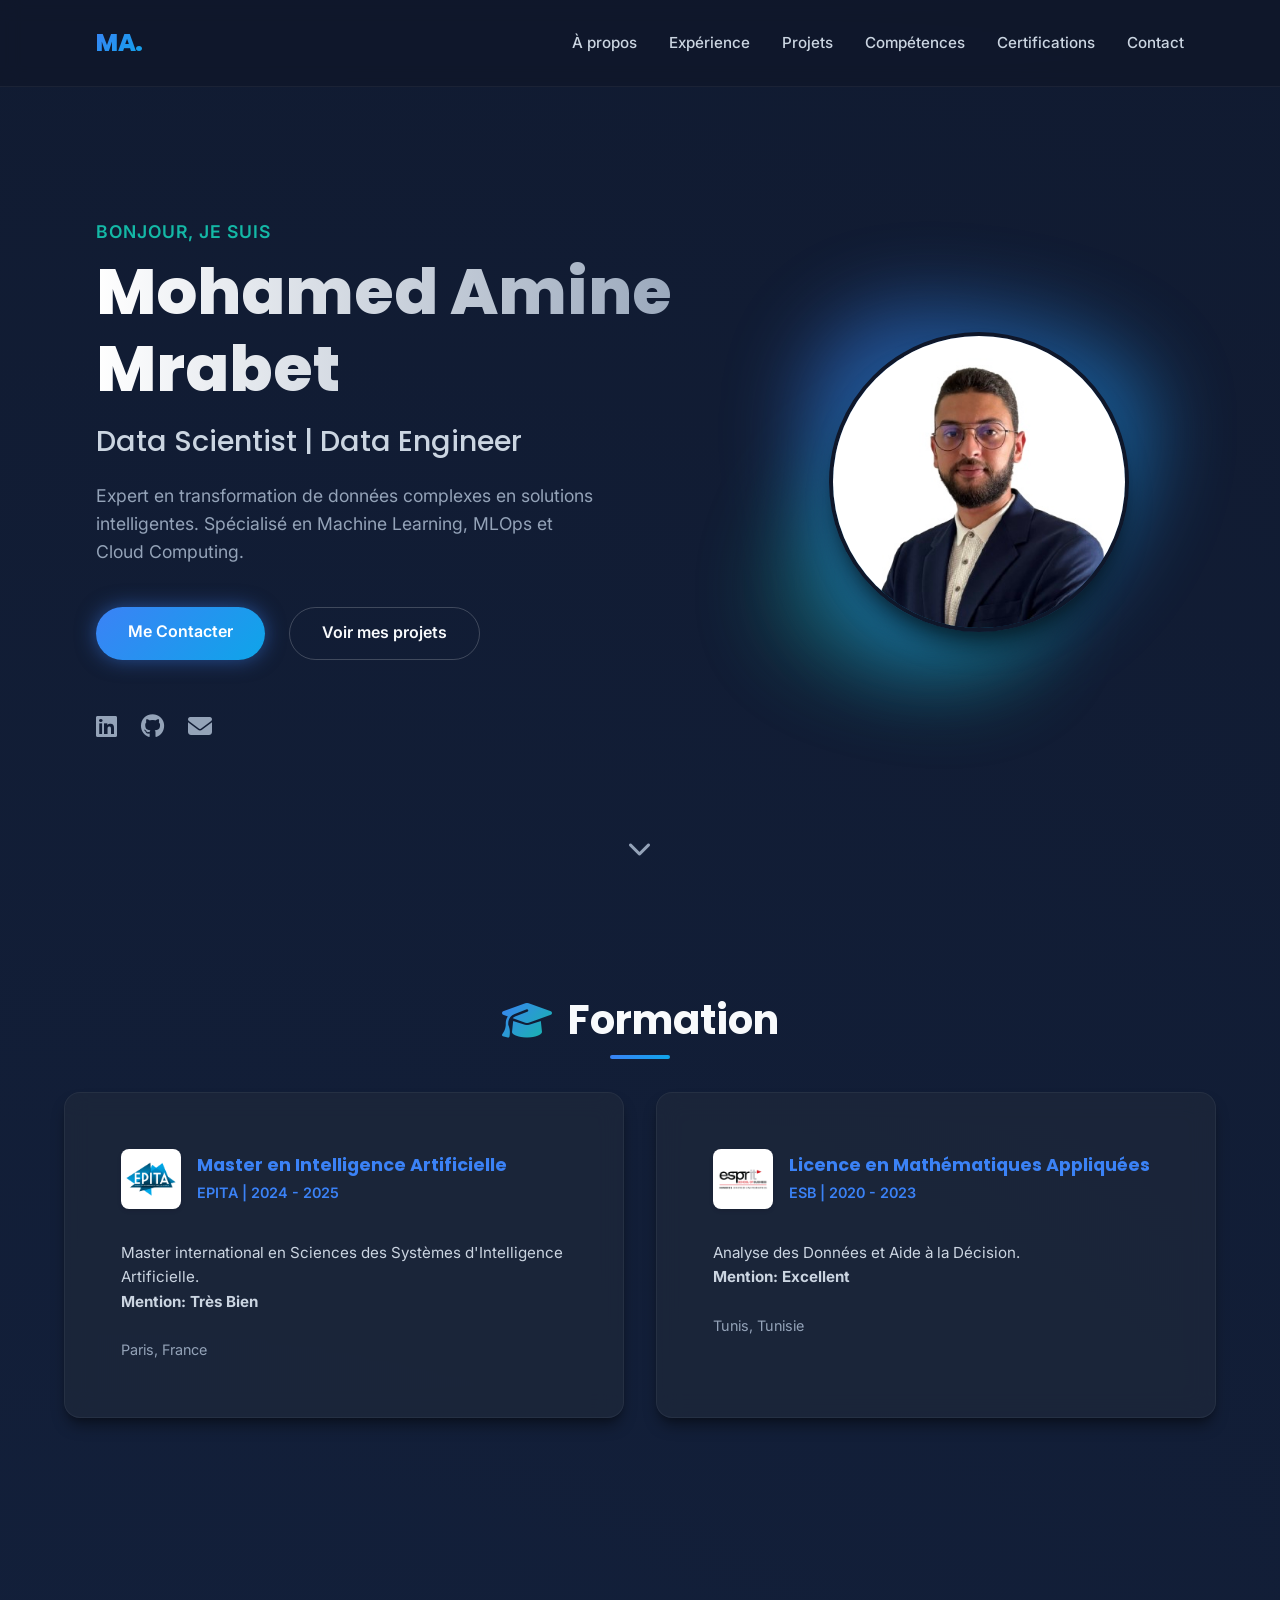
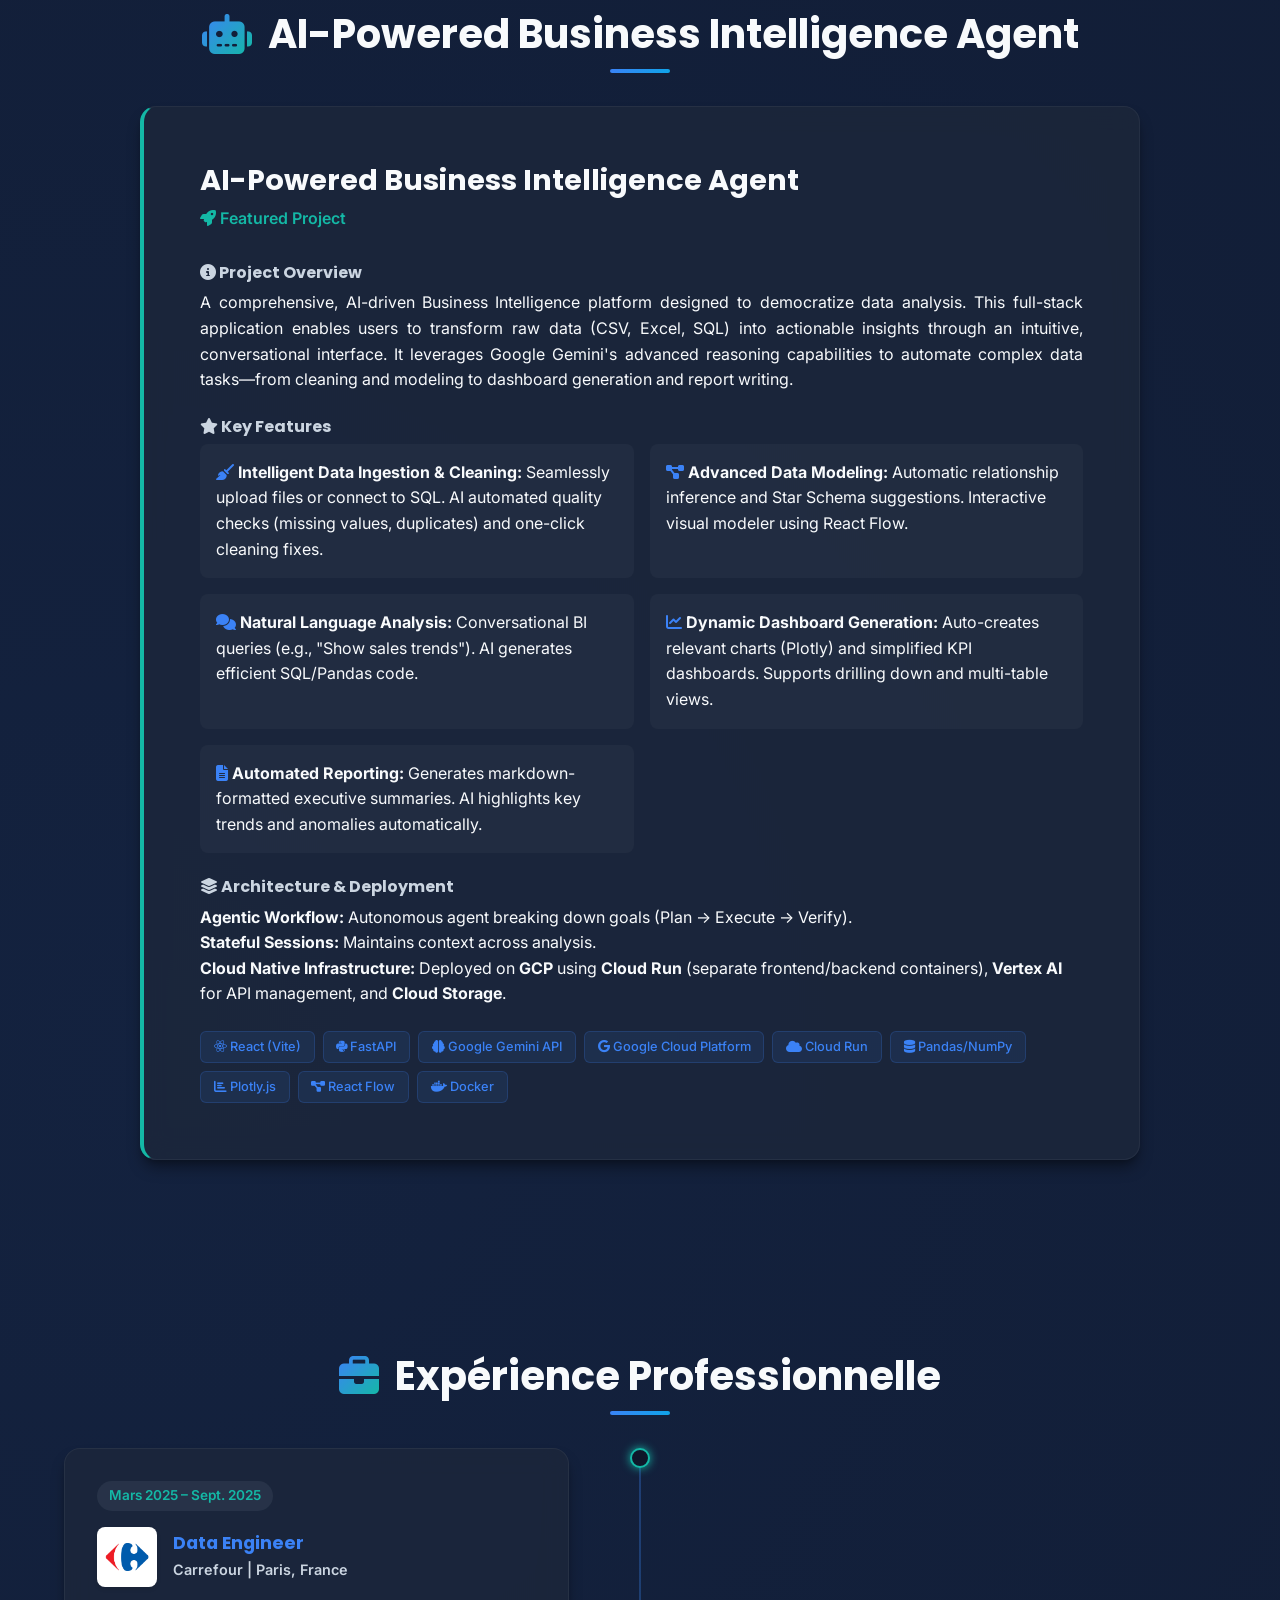
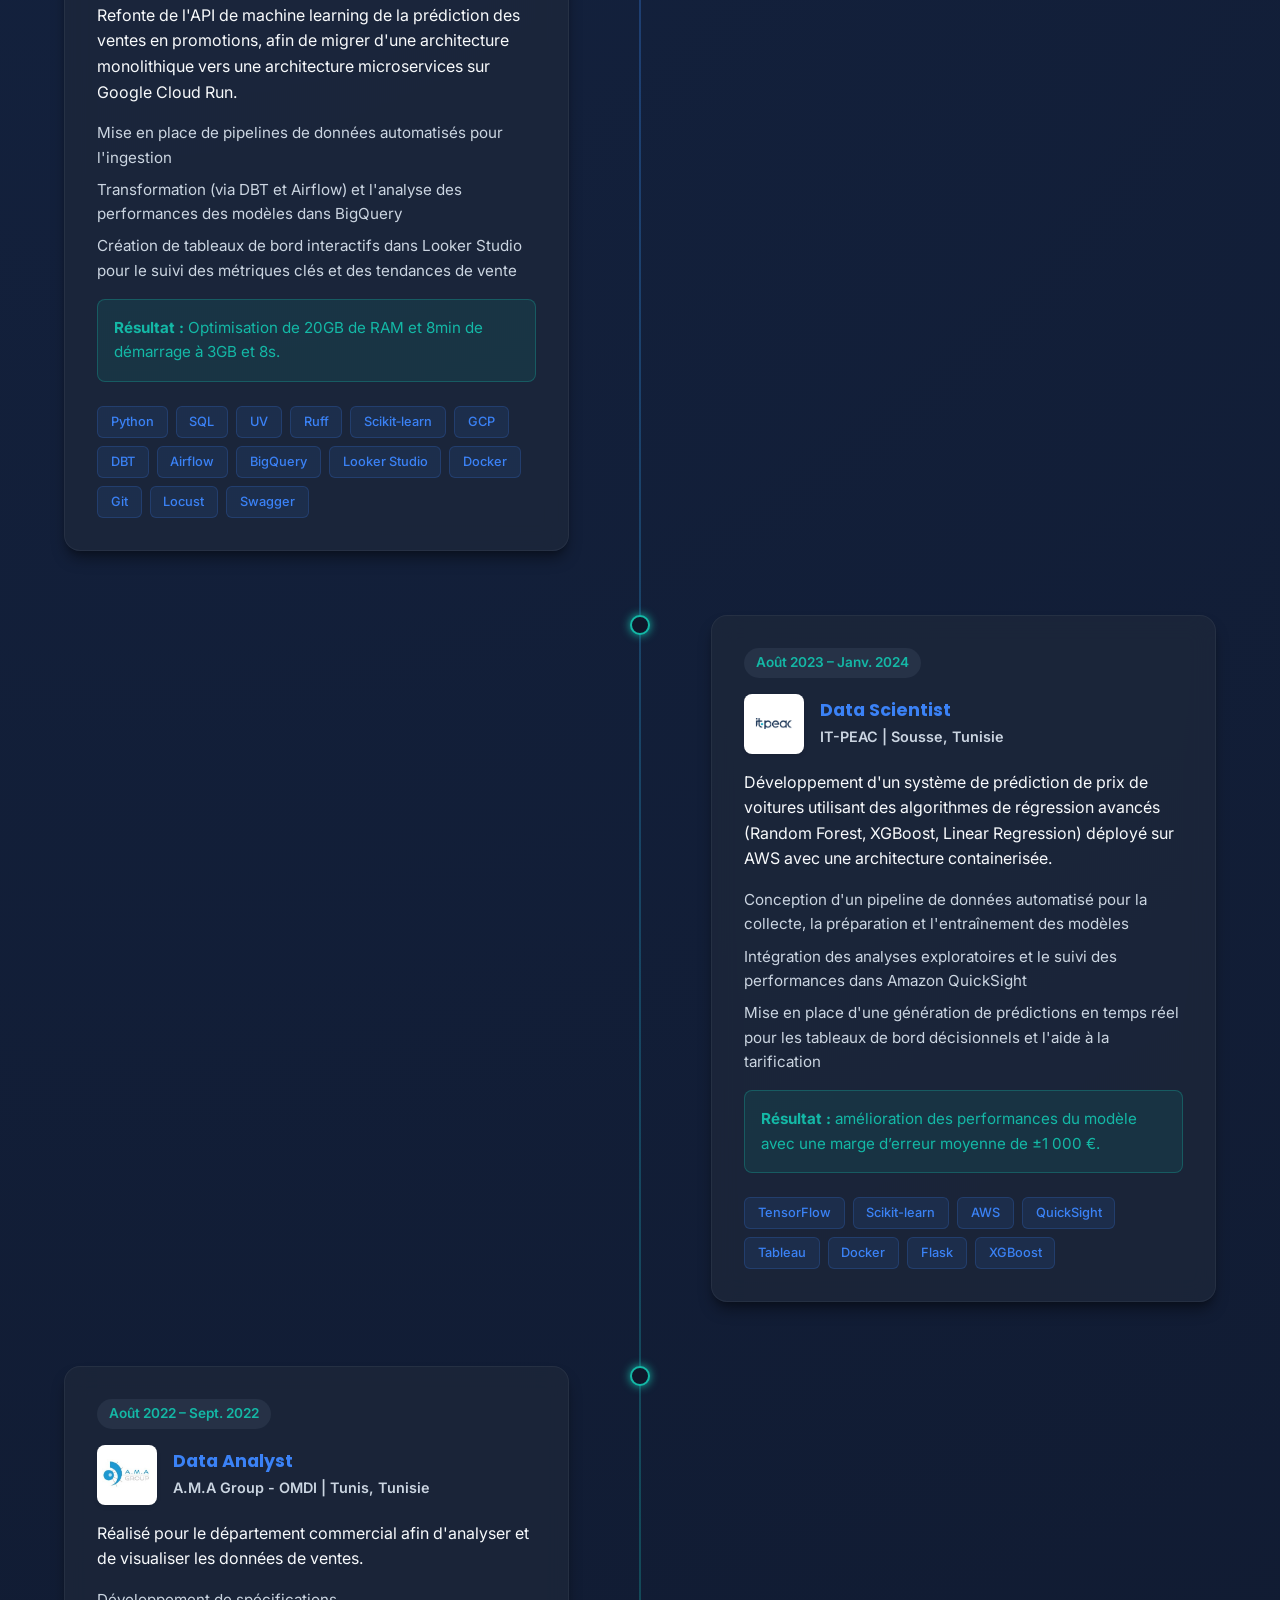
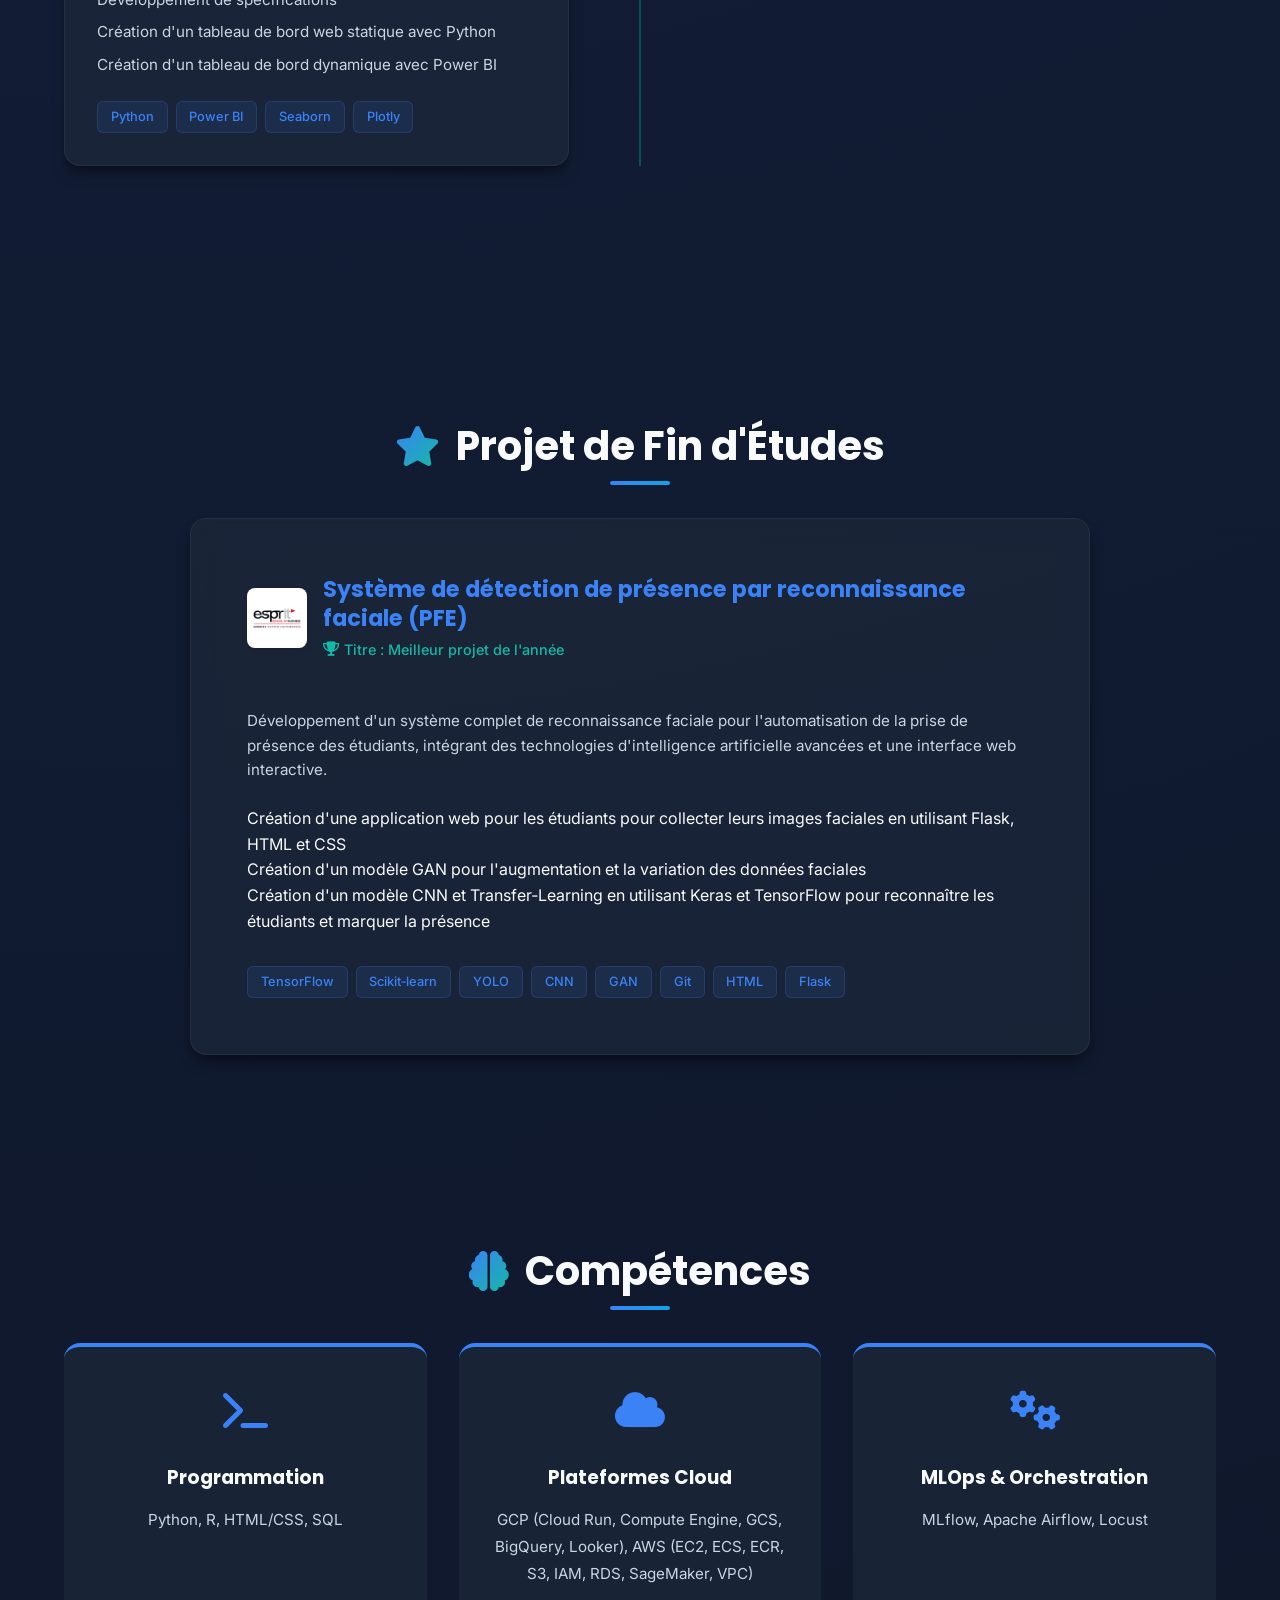
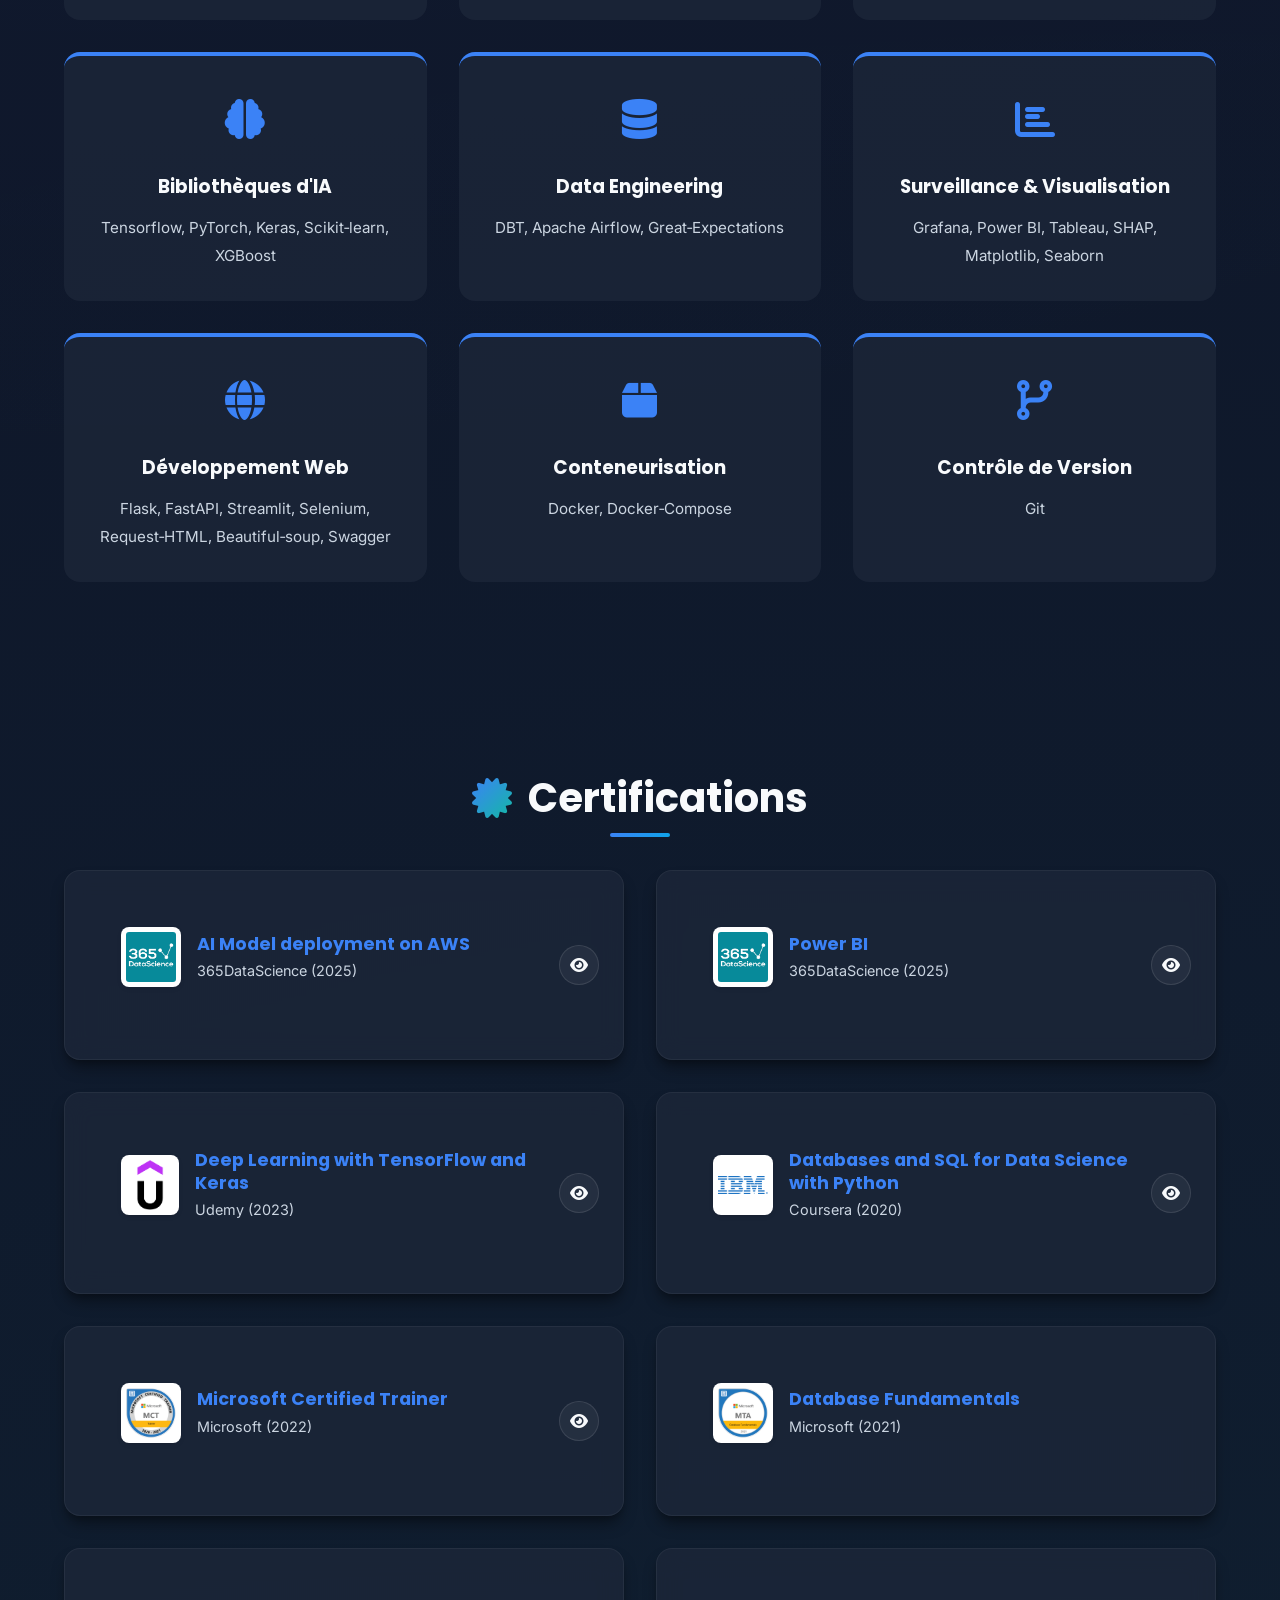
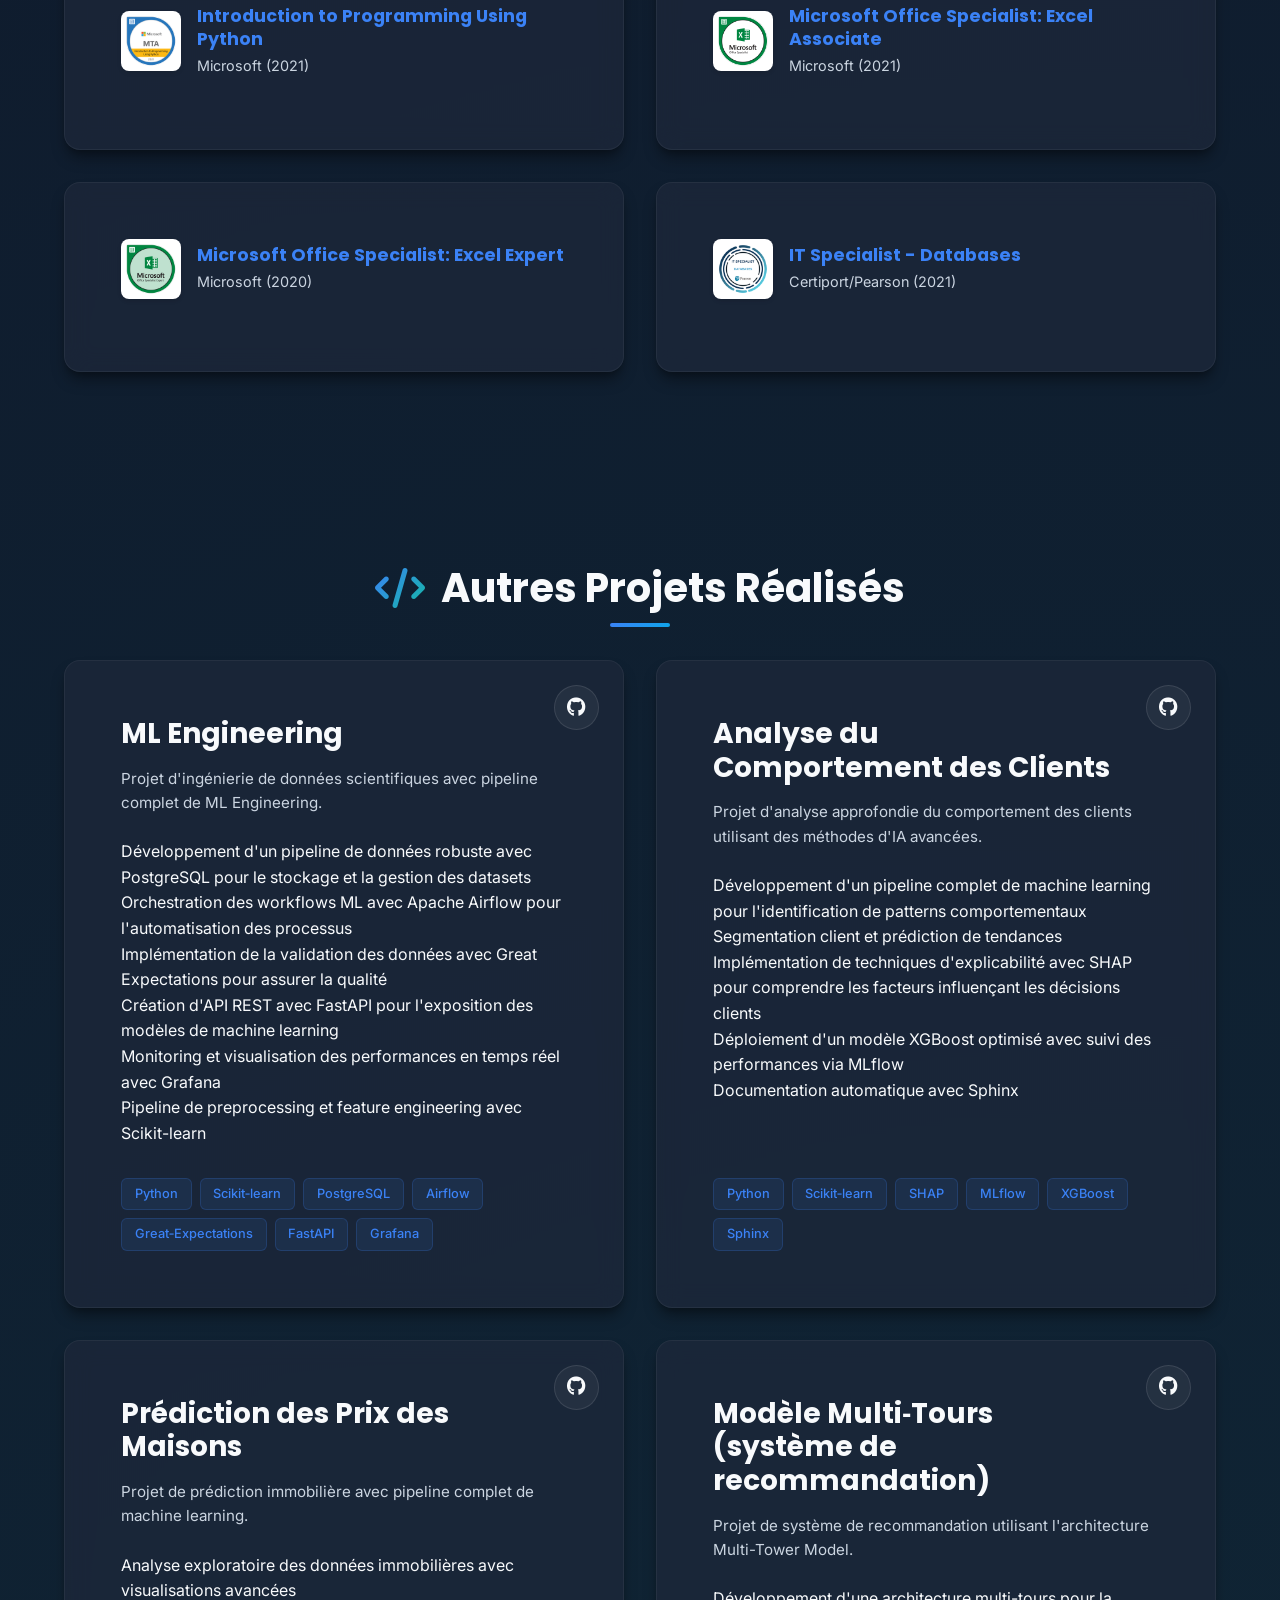
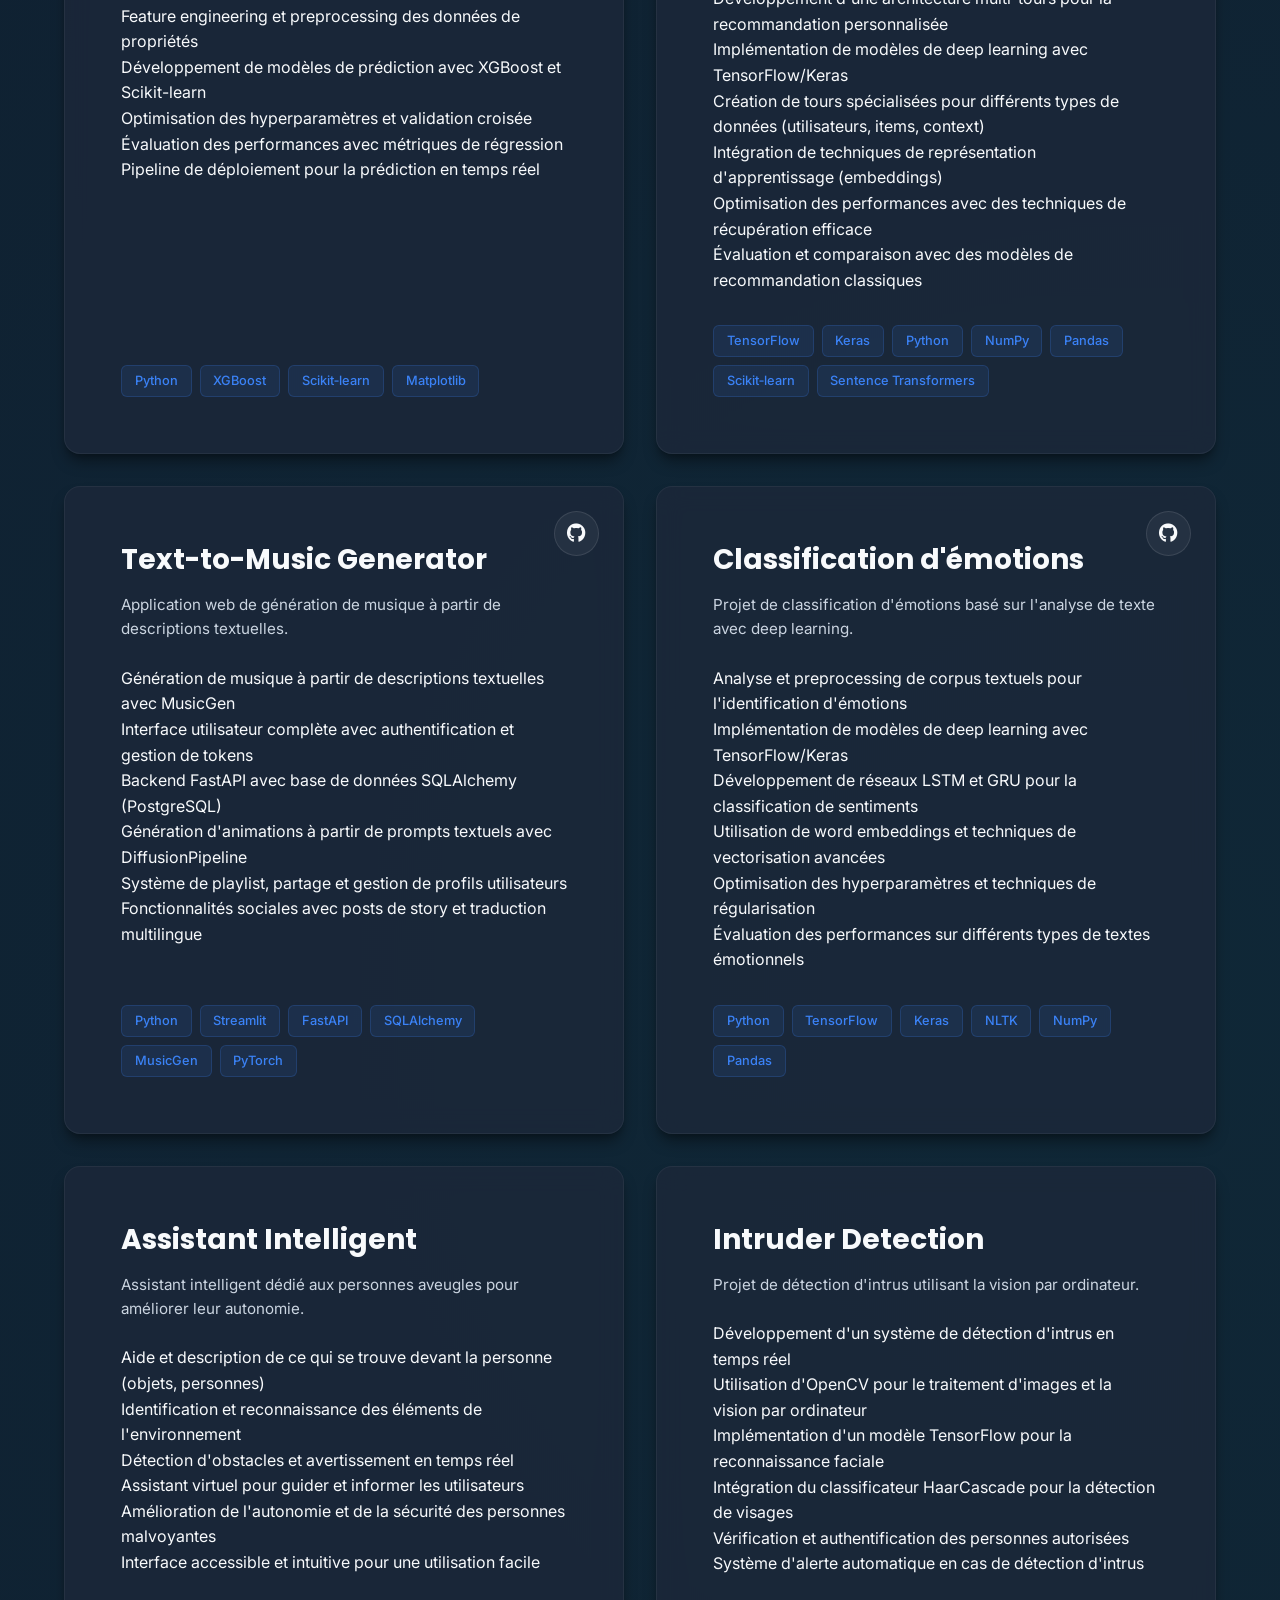
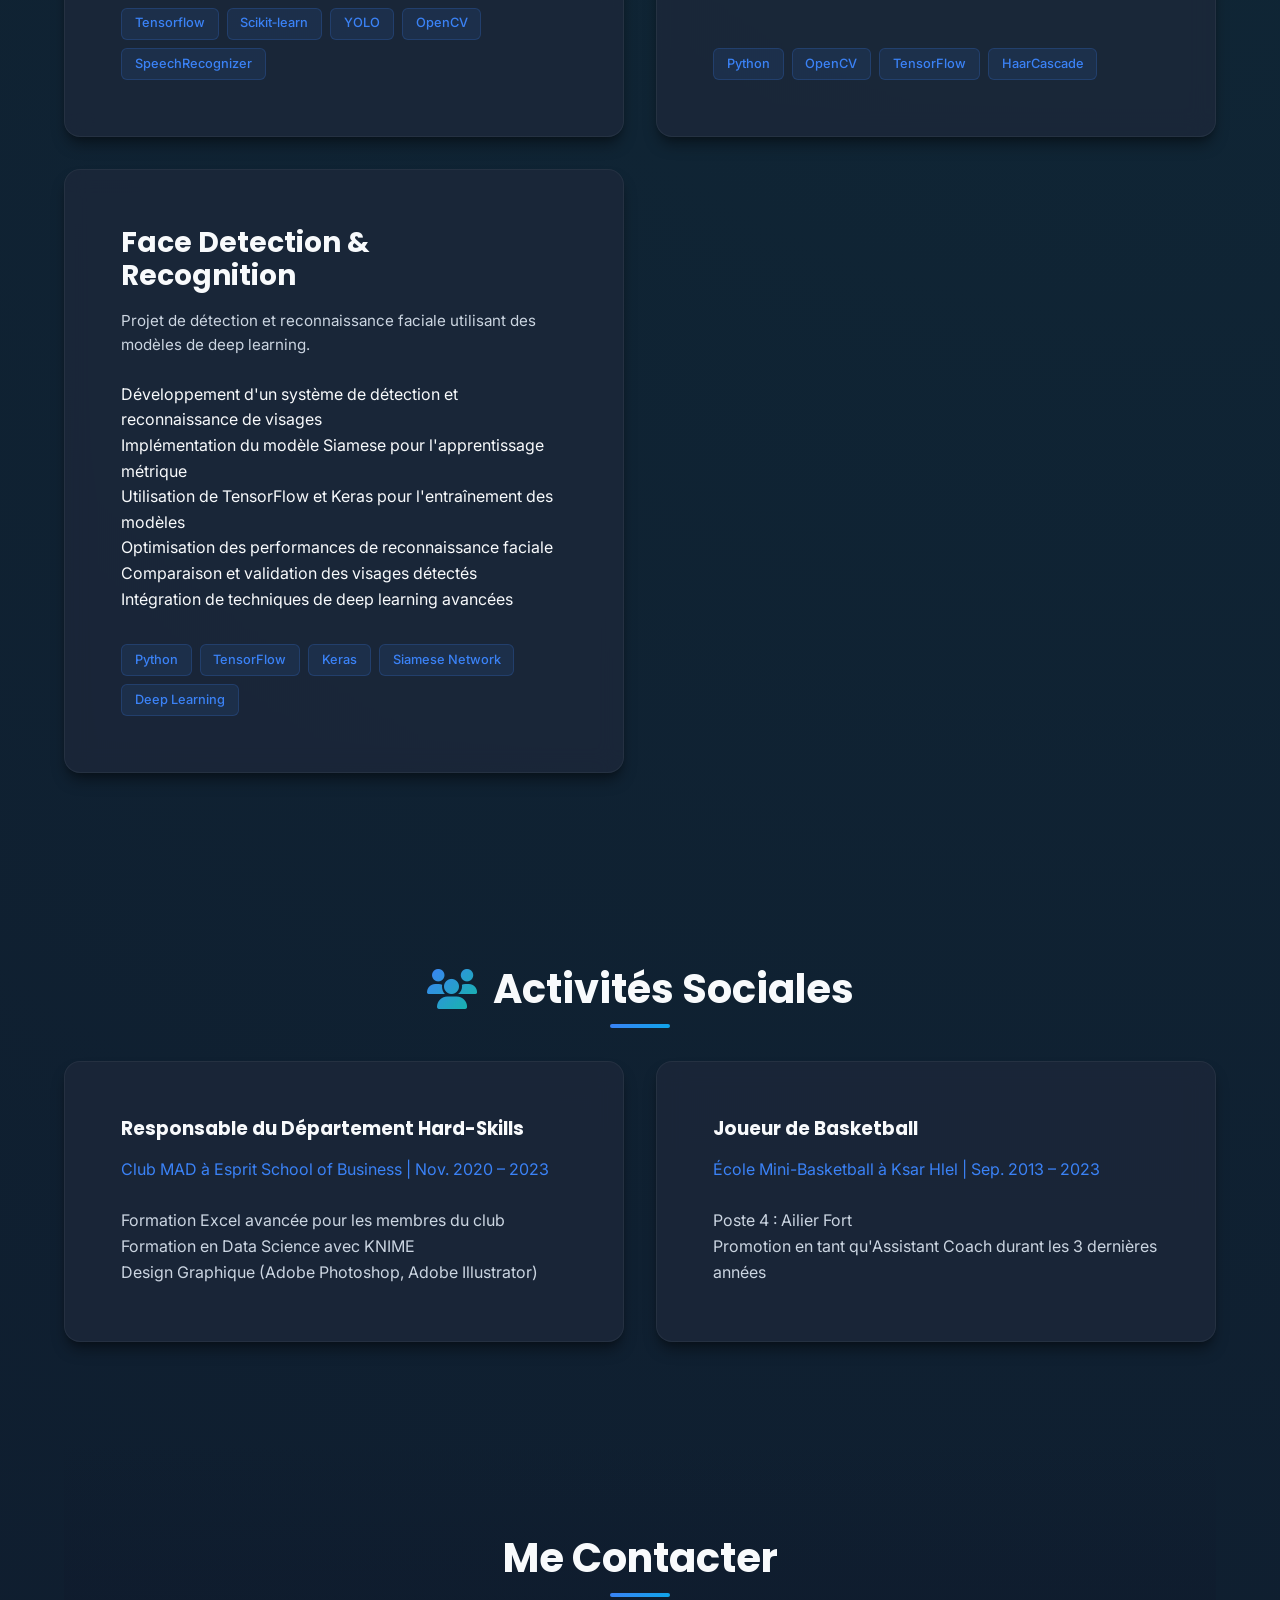
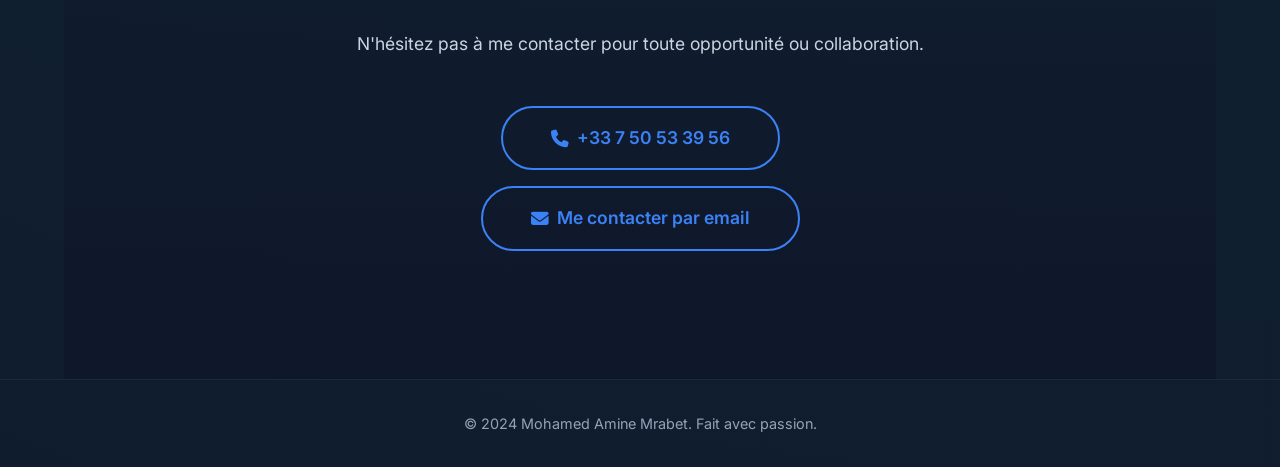
==== commit be2bb2fb: "project update" ====
--- a/index.html
+++ b/index.html
@@ -87,7 +87,7 @@
     <!-- Main Content -->
     <main class="main-content">
 
-<!-- Education Section -->
+        <!-- Education Section -->
         <section id="education" class="education-section">
             <h2 class="section-title" data-aos="fade-up">
                 <i class="fas fa-graduation-cap"></i> Formation
@@ -122,6 +122,92 @@
                         <p class="project-description">Analyse des Données et Aide à la Décision. <br><strong>Mention:
                                 Excellent</strong></p>
                         <p style="color: var(--text-muted); font-size: 0.9rem;">Tunis, Tunisie</p>
+                    </div>
+                </div>
+            </div>
+        </section>
+
+        <!-- AI-BI Agent Project Section -->
+        <section id="ai-bi-agent" class="pfe-section">
+            <h2 class="section-title" data-aos="fade-up">
+                <i class="fas fa-robot"></i> AI-Powered Business Intelligence Agent
+            </h2>
+            <div style="max-width: 1000px; margin: 0 auto;" data-aos="fade-up">
+                <div class="project-card glass-card" style="width: 100%; border-left: 4px solid var(--accent);">
+                    <div class="project-content">
+
+                        <div class="project-header">
+                            <h3 style="font-size: 1.8rem; margin-bottom: 0.5rem;">AI-Powered Business Intelligence Agent
+                            </h3>
+                            <p class="award-text" style="color: var(--accent); font-weight: 600; font-size: 1rem;"><i
+                                    class="fas fa-rocket"></i> Featured Project</p>
+                        </div>
+
+                        <div class="project-details">
+                            <h4 style="color: var(--text-secondary); margin-top: 1rem; margin-bottom: 0.5rem;"><i
+                                    class="fas fa-info-circle"></i> Project Overview</h4>
+                            <p style="text-align: justify; margin-bottom: 1.5rem;">
+                                A comprehensive, AI-driven Business Intelligence platform designed to democratize data
+                                analysis. This full-stack application enables users to transform raw data (CSV, Excel,
+                                SQL) into actionable insights through an intuitive, conversational interface. It
+                                leverages Google Gemini's advanced reasoning capabilities to automate complex data
+                                tasks—from cleaning and modeling to dashboard generation and report writing.
+                            </p>
+
+                            <h4 style="color: var(--text-secondary); margin-top: 1.5rem; margin-bottom: 0.5rem;"><i
+                                    class="fas fa-star"></i> Key Features</h4>
+                            <ul
+                                style="list-style-type: none; padding-left: 0; display: grid; grid-template-columns: repeat(auto-fit, minmax(300px, 1fr)); gap: 1rem;">
+                                <li style="background: rgba(255,255,255,0.03); padding: 1rem; border-radius: 8px;">
+                                    <strong><i class="fas fa-broom" style="color: var(--primary);"></i> Intelligent Data
+                                        Ingestion & Cleaning:</strong> Seamlessly upload files or connect to SQL. AI
+                                    automated quality checks (missing values, duplicates) and one-click cleaning fixes.
+                                </li>
+                                <li style="background: rgba(255,255,255,0.03); padding: 1rem; border-radius: 8px;">
+                                    <strong><i class="fas fa-project-diagram" style="color: var(--primary);"></i>
+                                        Advanced Data Modeling:</strong> Automatic relationship inference and Star
+                                    Schema suggestions. Interactive visual modeler using React Flow.
+                                </li>
+                                <li style="background: rgba(255,255,255,0.03); padding: 1rem; border-radius: 8px;">
+                                    <strong><i class="fas fa-comments" style="color: var(--primary);"></i> Natural
+                                        Language Analysis:</strong> Conversational BI queries (e.g., "Show sales
+                                    trends"). AI generates efficient SQL/Pandas code.
+                                </li>
+                                <li style="background: rgba(255,255,255,0.03); padding: 1rem; border-radius: 8px;">
+                                    <strong><i class="fas fa-chart-line" style="color: var(--primary);"></i> Dynamic
+                                        Dashboard Generation:</strong> Auto-creates relevant charts (Plotly) and
+                                    simplified KPI dashboards. Supports drilling down and multi-table views.
+                                </li>
+                                <li style="background: rgba(255,255,255,0.03); padding: 1rem; border-radius: 8px;">
+                                    <strong><i class="fas fa-file-alt" style="color: var(--primary);"></i> Automated
+                                        Reporting:</strong> Generates markdown-formatted executive summaries. AI
+                                    highlights key trends and anomalies automatically.
+                                </li>
+                            </ul>
+
+                            <h4 style="color: var(--text-secondary); margin-top: 1.5rem; margin-bottom: 0.5rem;"><i
+                                    class="fas fa-layer-group"></i> Architecture & Deployment</h4>
+                            <p style="margin-bottom: 1rem;">
+                                <strong>Agentic Workflow:</strong> Autonomous agent breaking down goals (Plan -> Execute
+                                -> Verify).<br>
+                                <strong>Stateful Sessions:</strong> Maintains context across analysis.<br>
+                                <strong>Cloud Native Infrastructure:</strong> Deployed on <strong>GCP</strong> using
+                                <strong>Cloud Run</strong> (separate frontend/backend containers), <strong>Vertex
+                                    AI</strong> for API management, and <strong>Cloud Storage</strong>.
+                            </p>
+
+                            <div class="tech-stack" style="margin-top: 1.5rem;">
+                                <span class="tech-tag"><i class="fab fa-react"></i> React (Vite)</span>
+                                <span class="tech-tag"><i class="fab fa-python"></i> FastAPI</span>
+                                <span class="tech-tag"><i class="fas fa-brain"></i> Google Gemini API</span>
+                                <span class="tech-tag"><i class="fab fa-google"></i> Google Cloud Platform</span>
+                                <span class="tech-tag"><i class="fas fa-cloud"></i> Cloud Run</span>
+                                <span class="tech-tag"><i class="fas fa-database"></i> Pandas/NumPy</span>
+                                <span class="tech-tag"><i class="fas fa-chart-bar"></i> Plotly.js</span>
+                                <span class="tech-tag"><i class="fas fa-project-diagram"></i> React Flow</span>
+                                <span class="tech-tag"><i class="fab fa-docker"></i> Docker</span>
+                            </div>
+                        </div>
                     </div>
                 </div>
             </div>
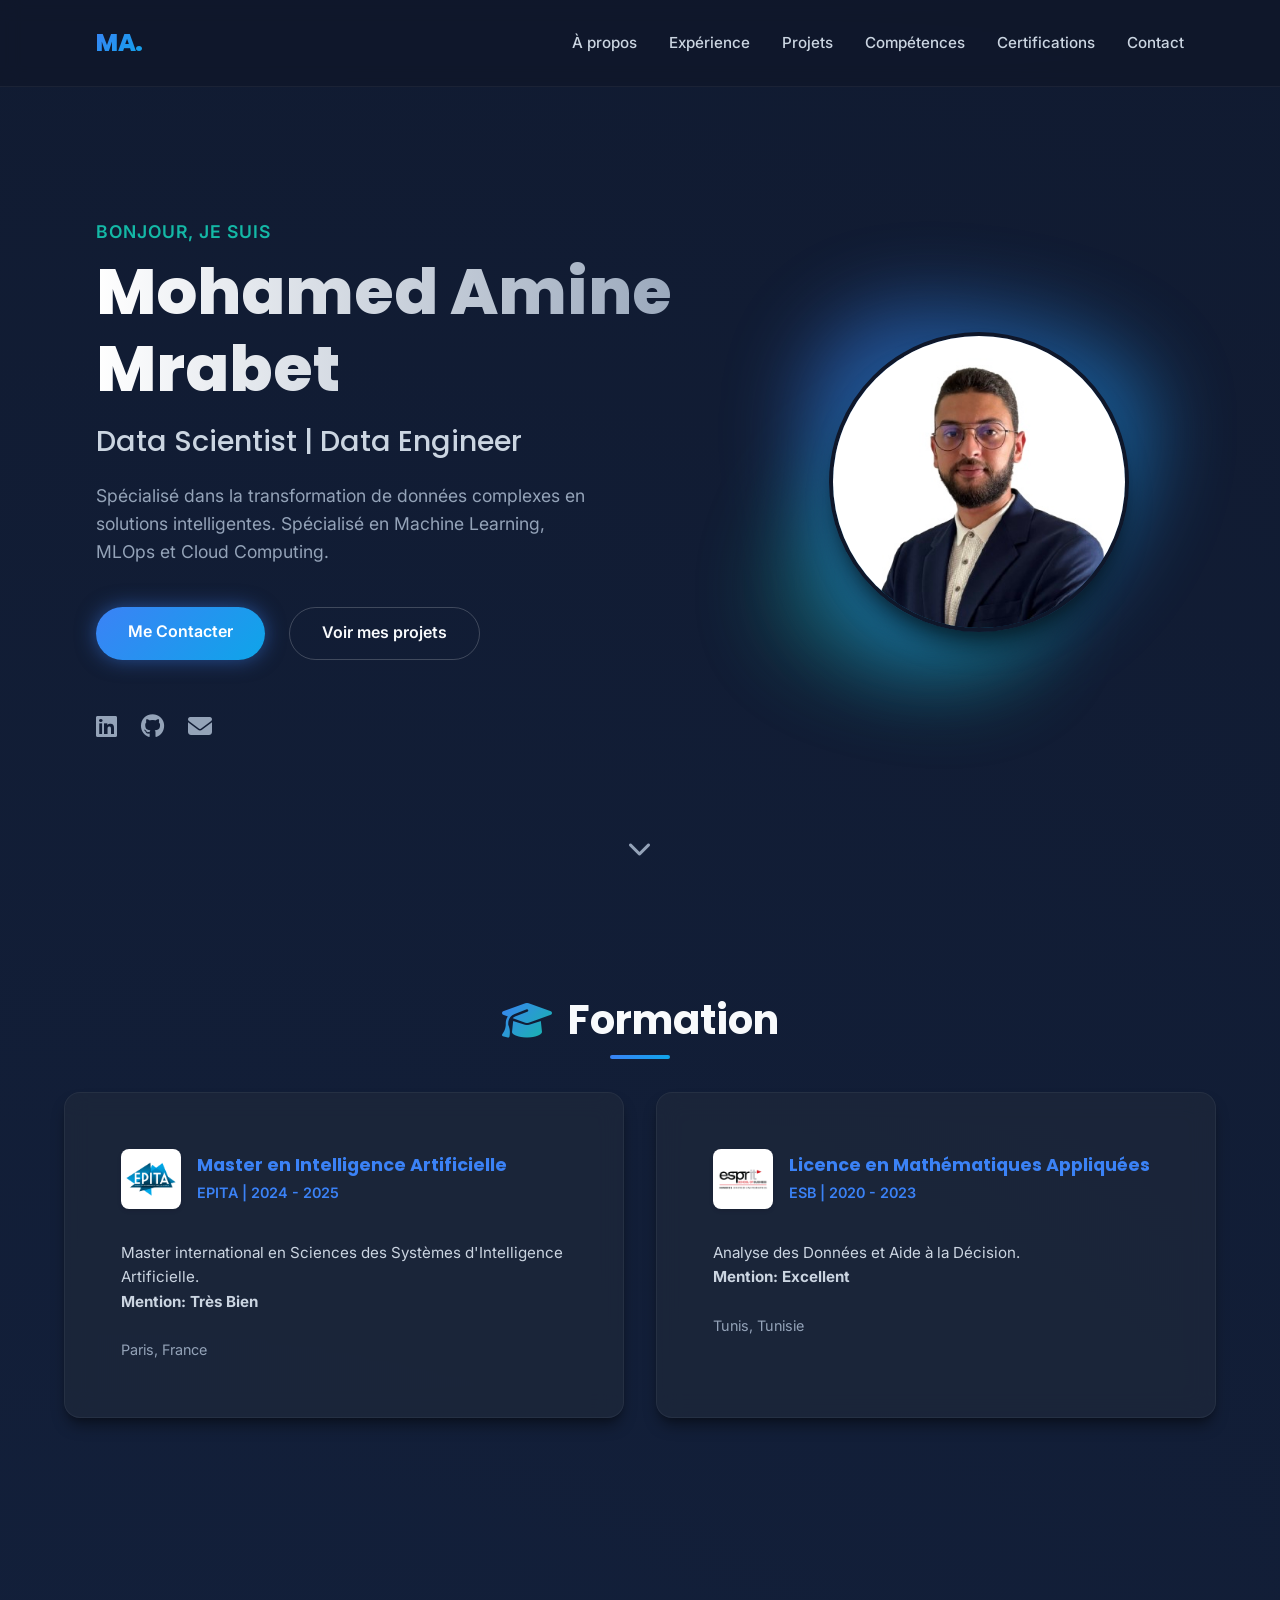
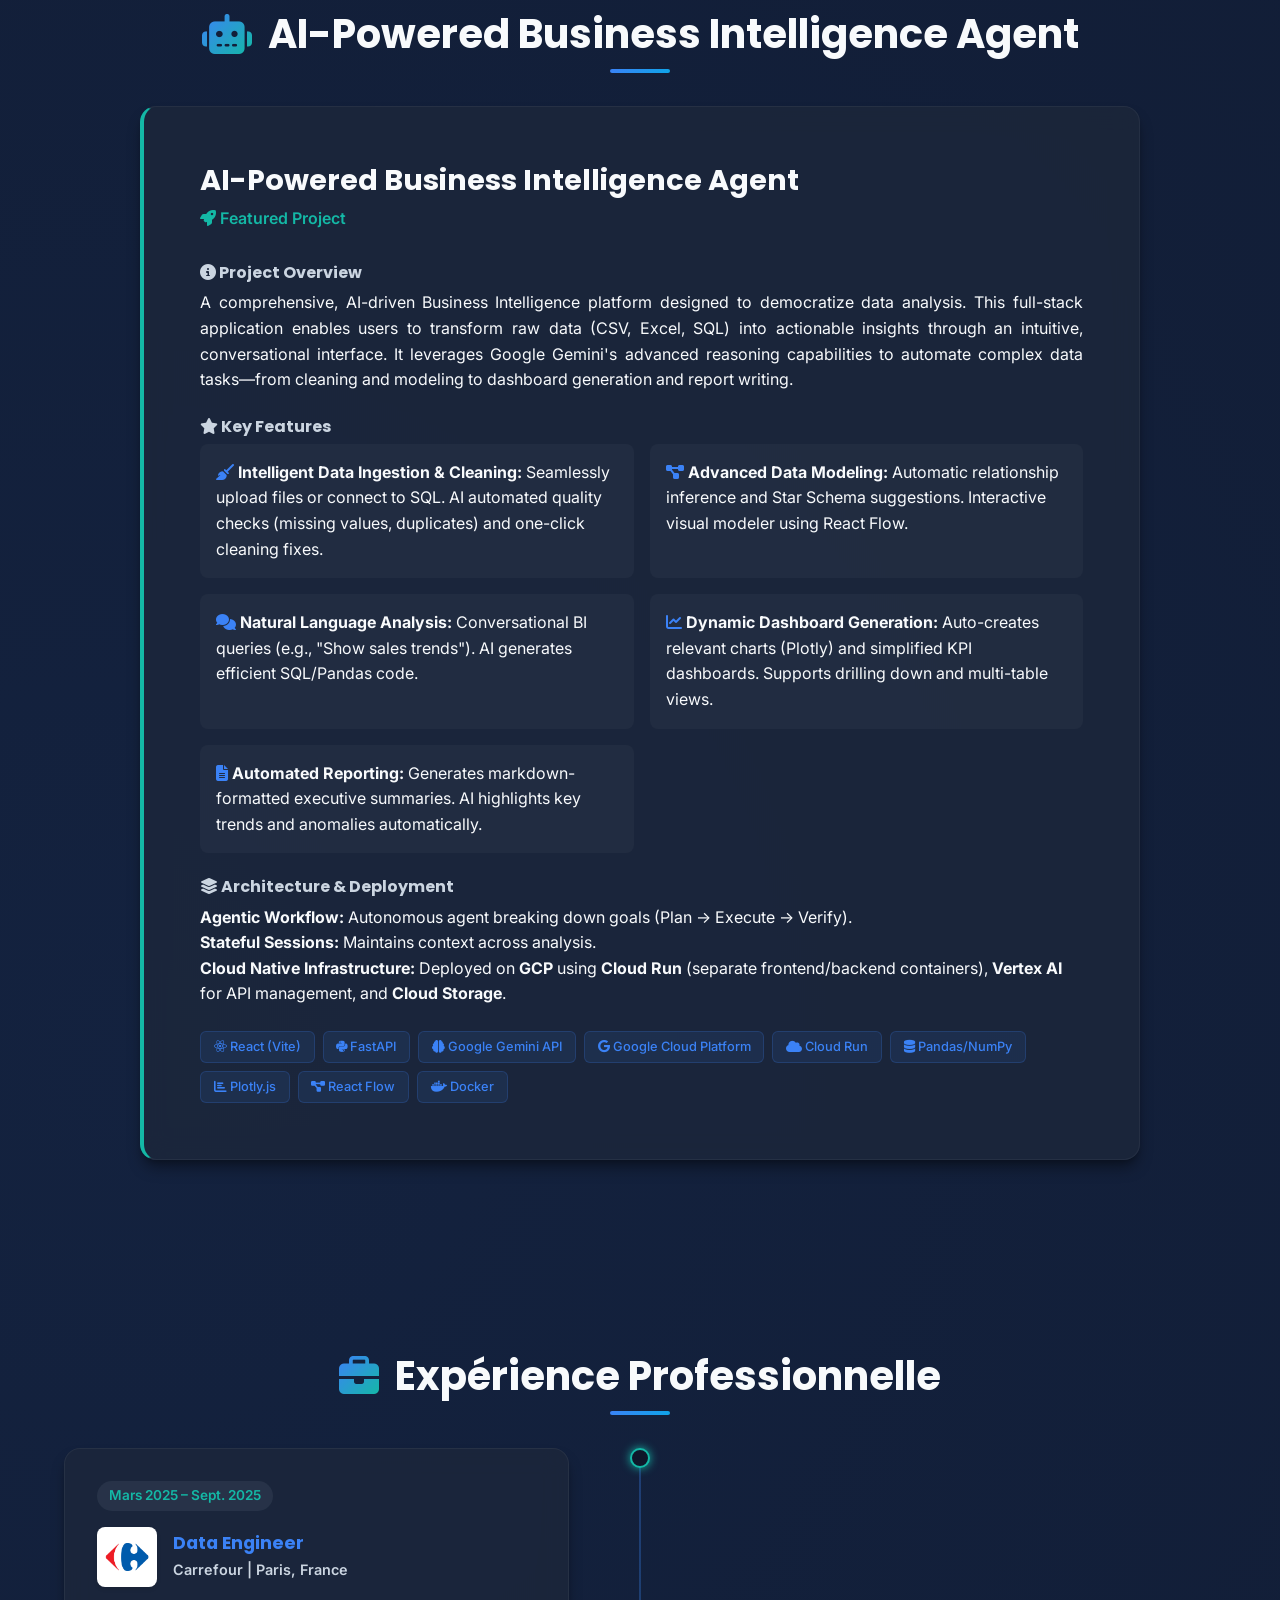
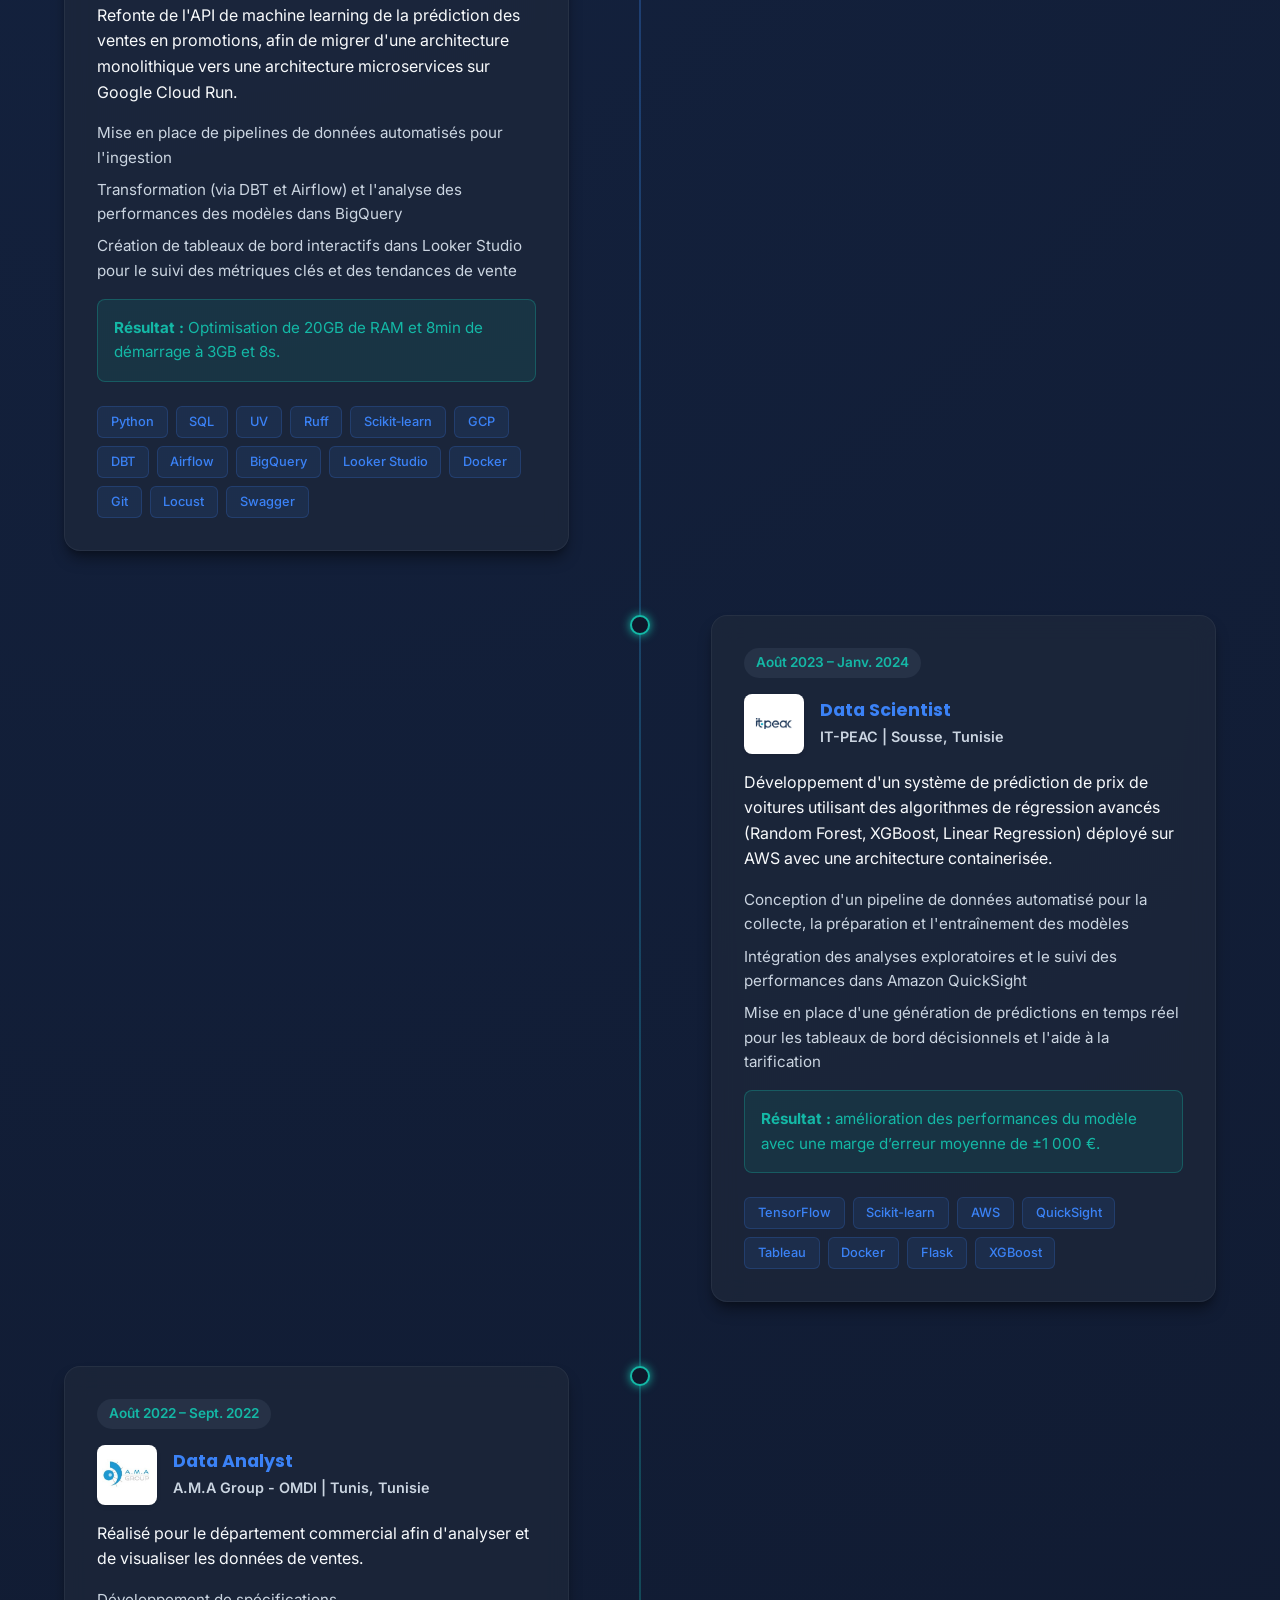
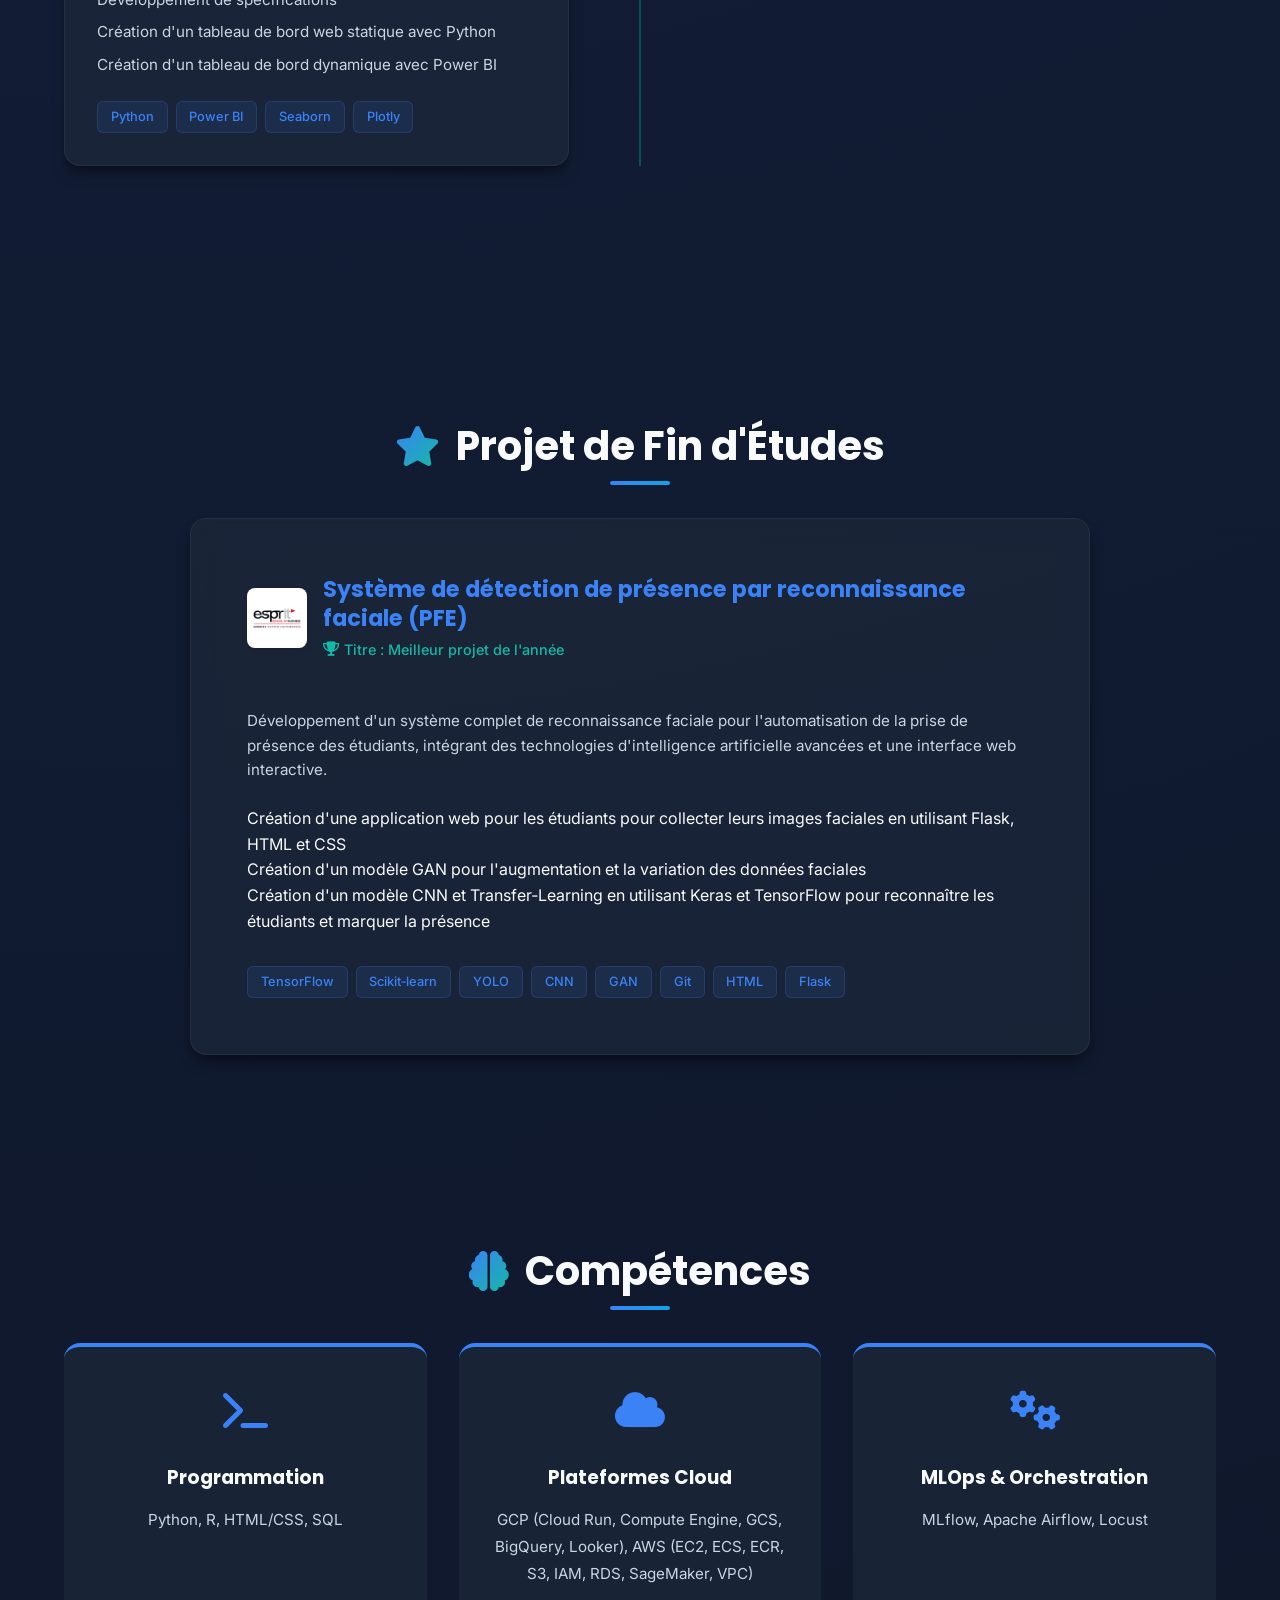
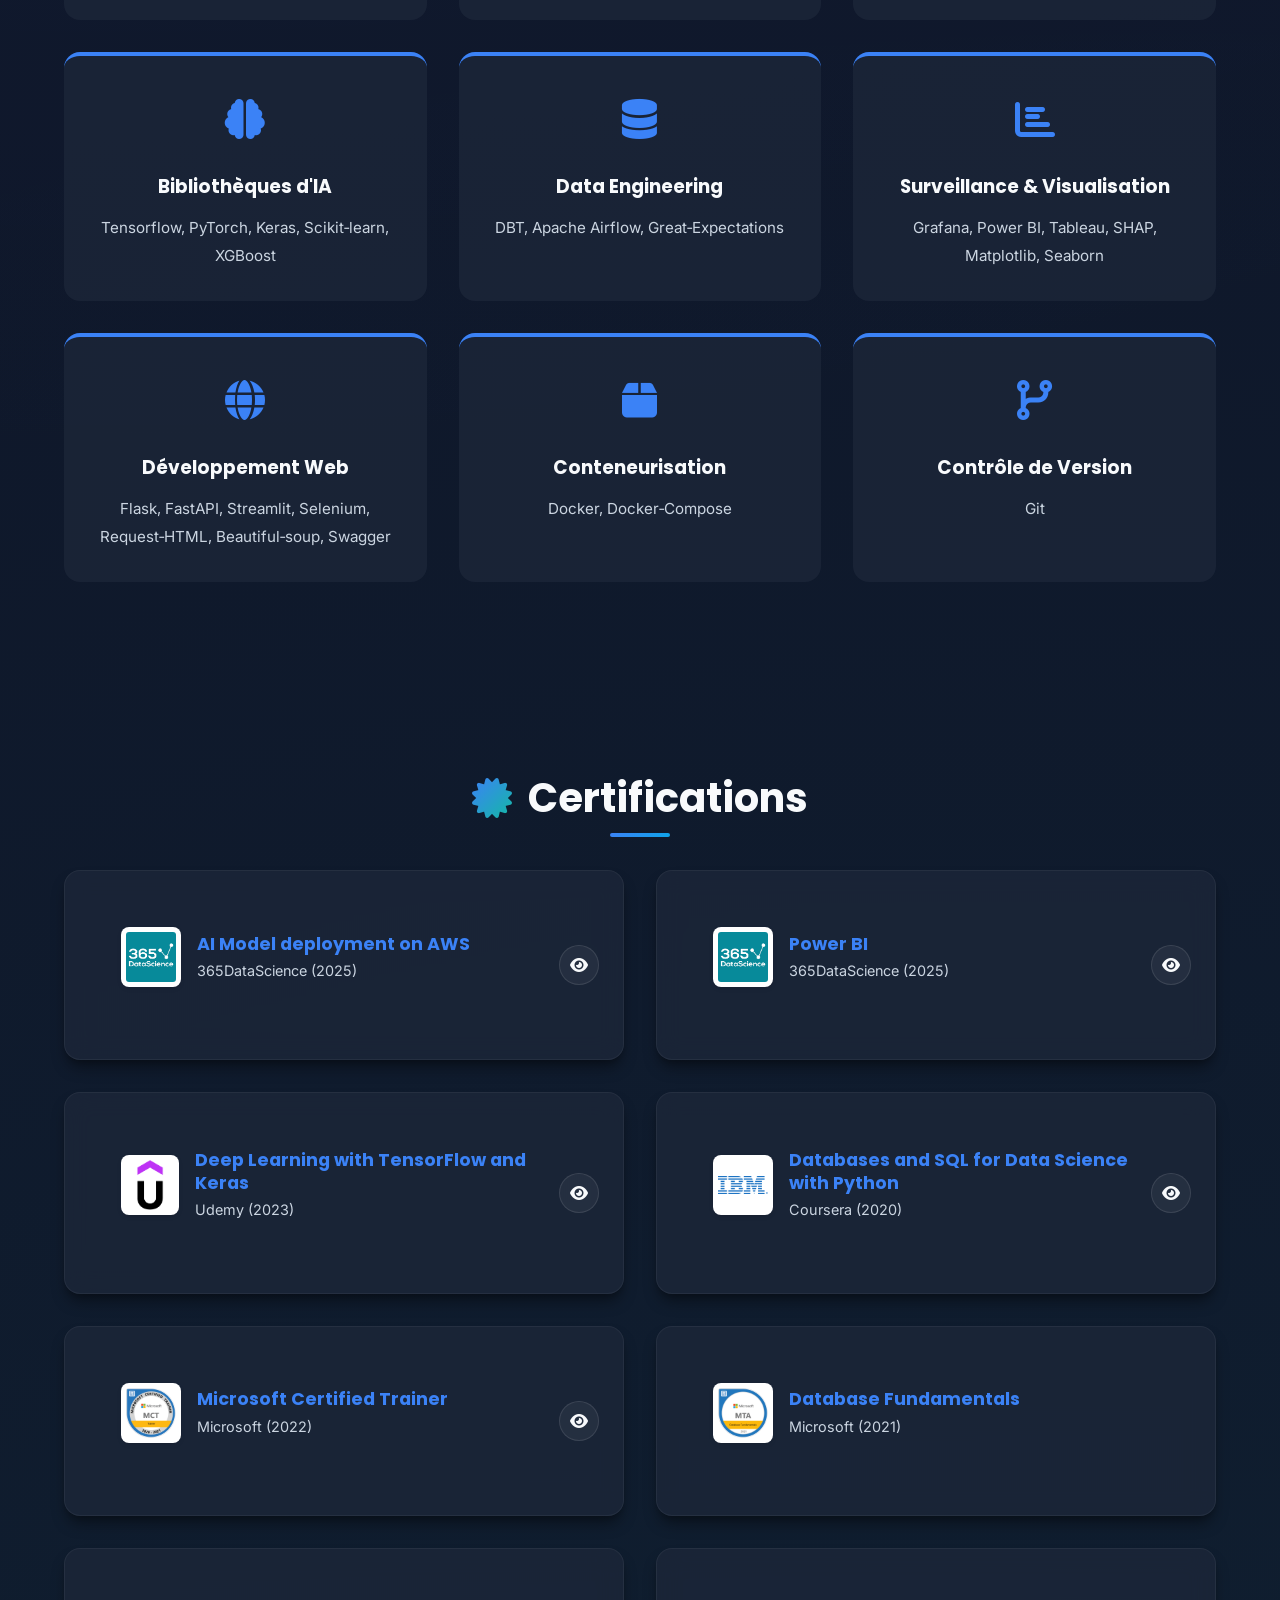
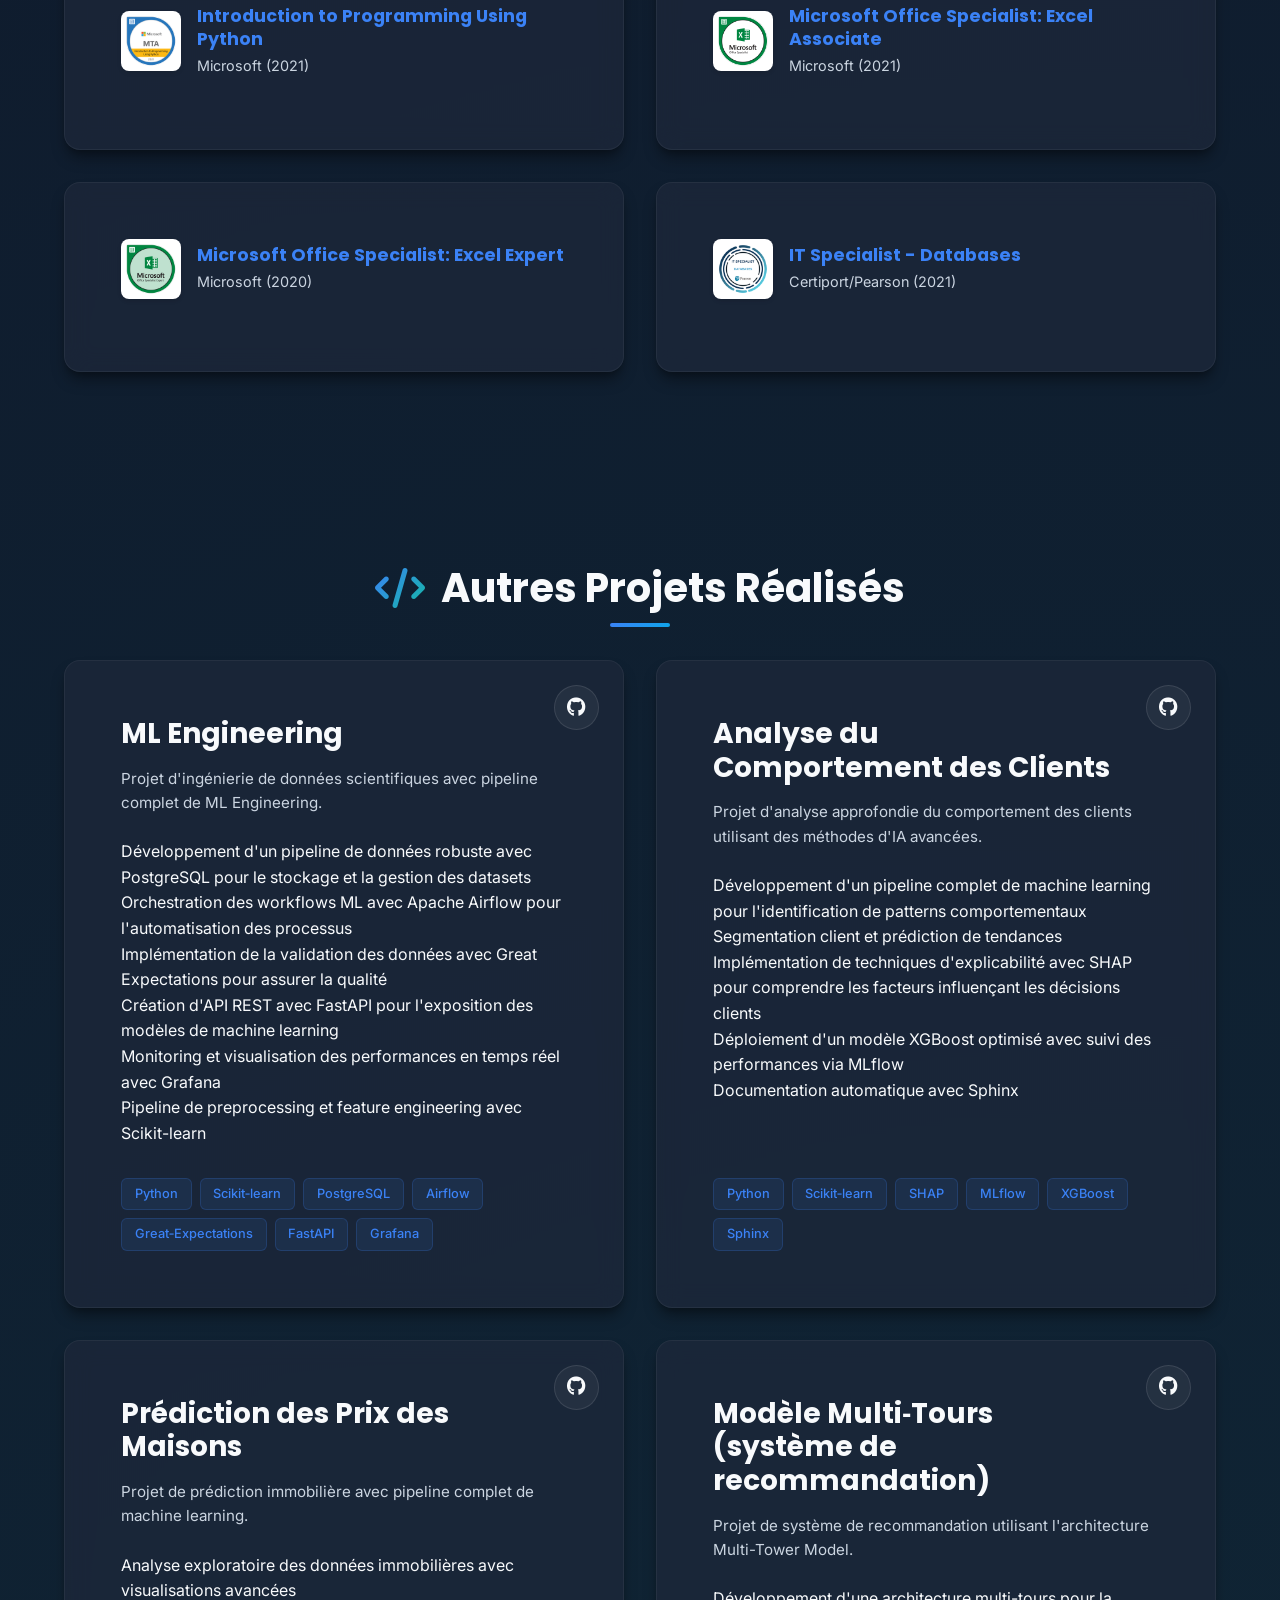
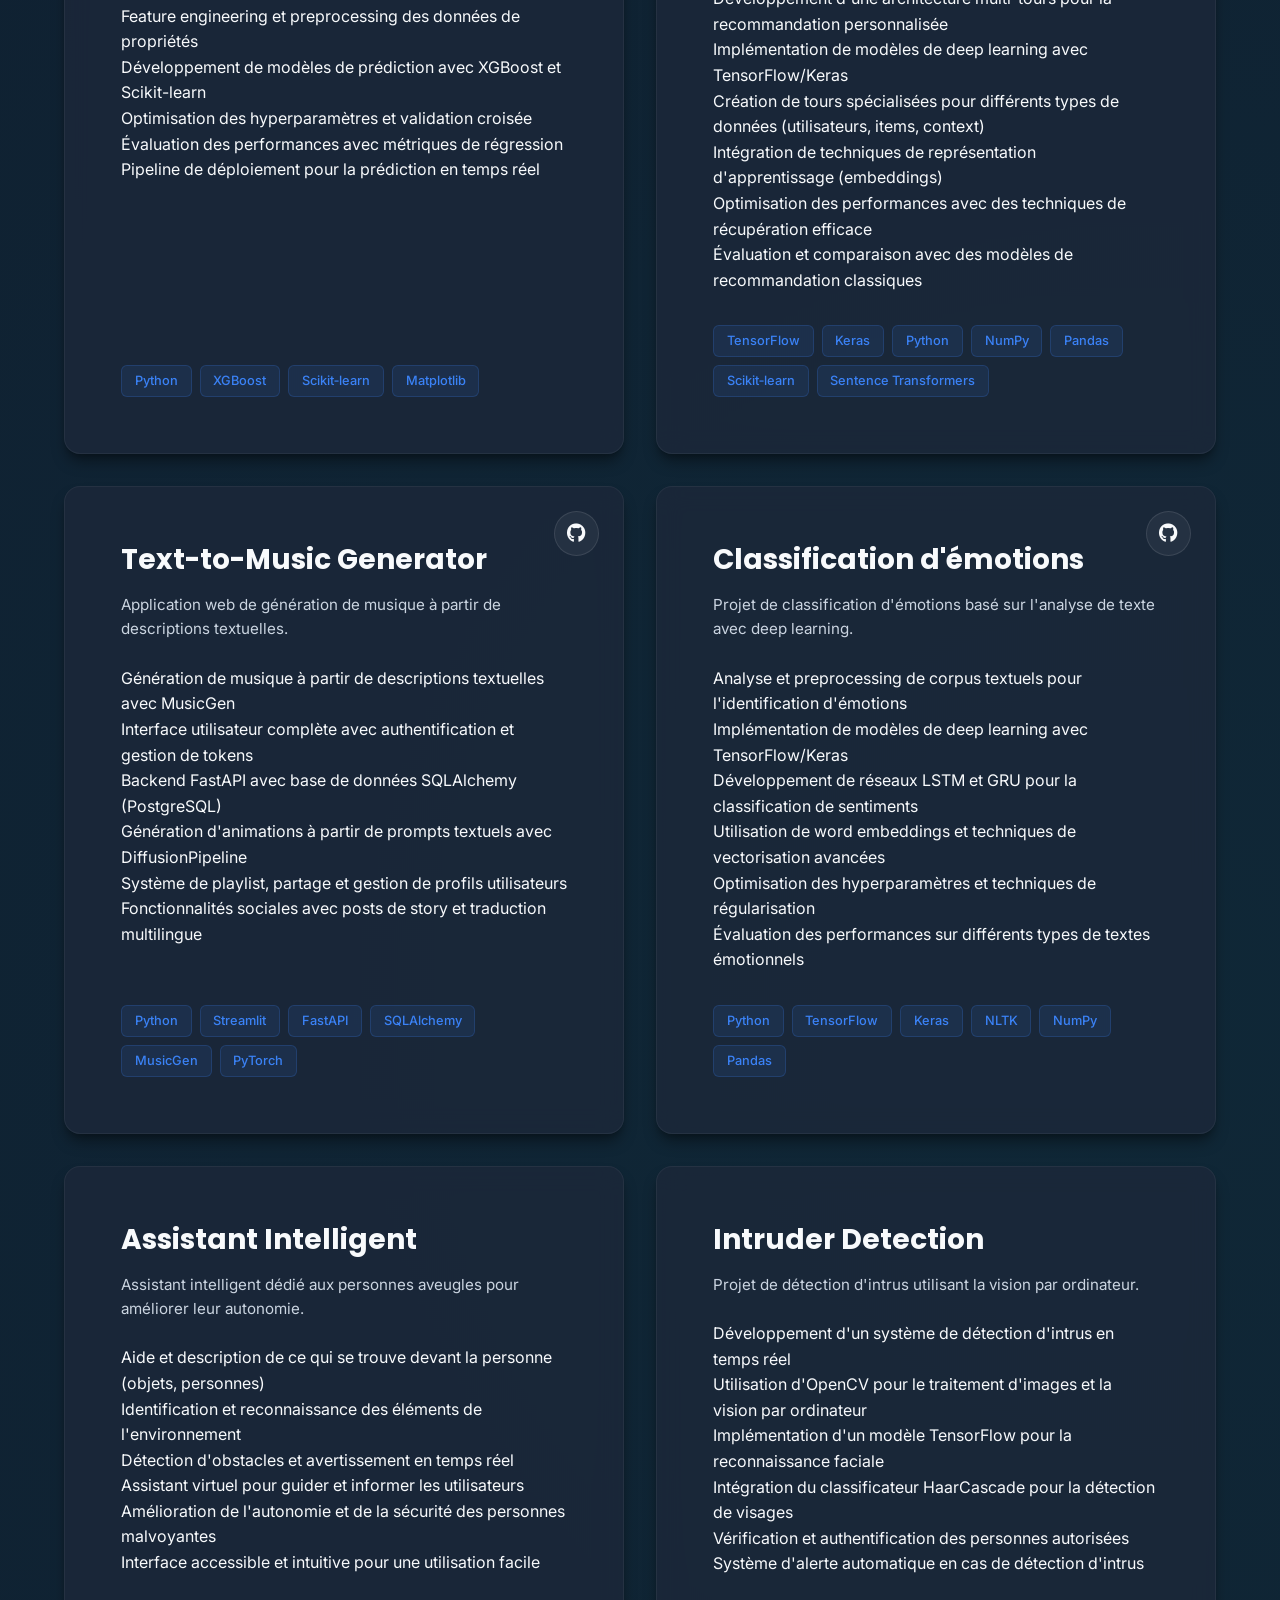
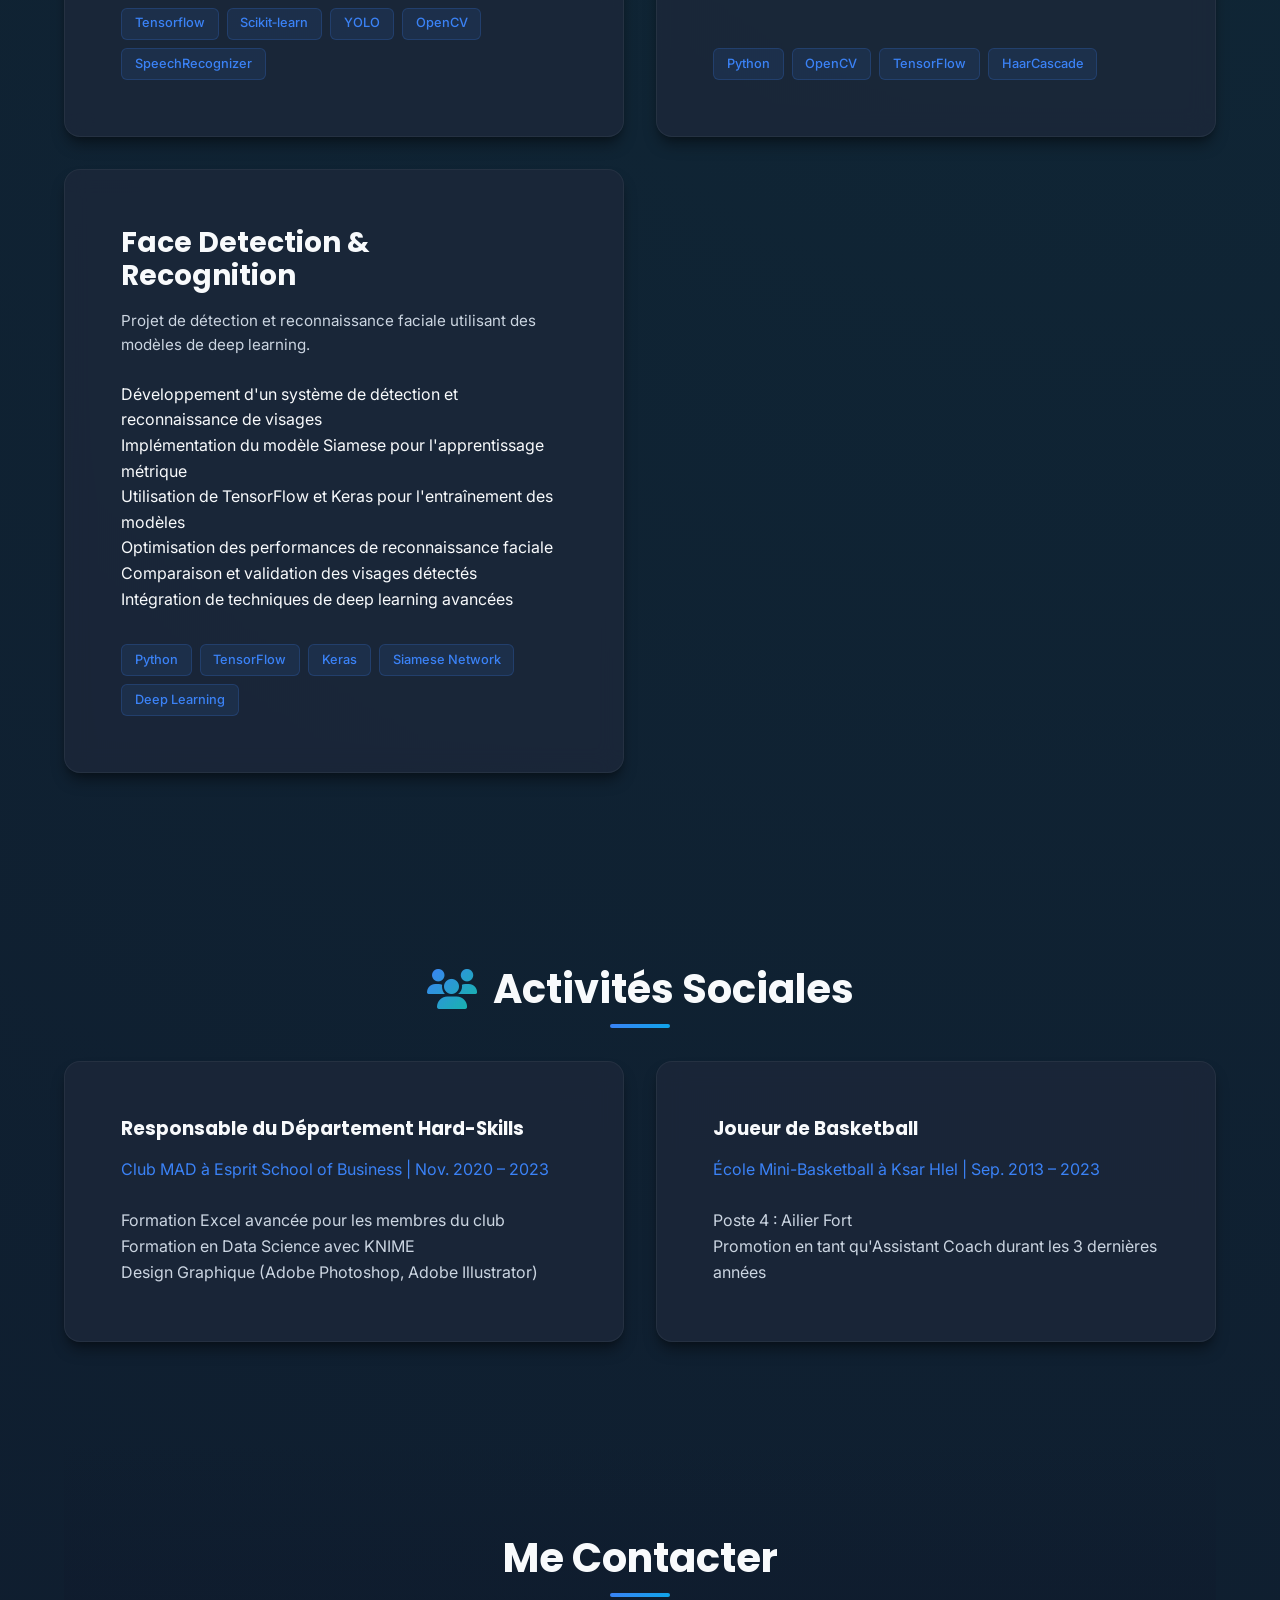
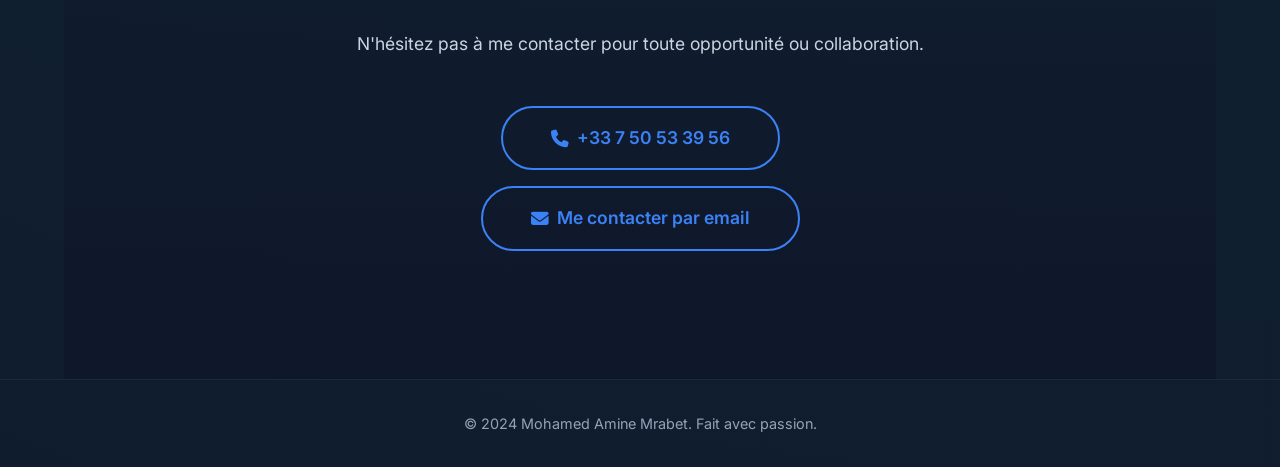
==== commit f4686e3c: "project update" ====
--- a/index.html
+++ b/index.html
@@ -47,7 +47,7 @@
                 <h1>Mohamed Amine Mrabet</h1>
                 <h2 class="typing-text">Data Scientist | Data Engineer</h2>
                 <p class="hero-description">
-                    Expert en transformation de données complexes en solutions intelligentes.
+                    Spécialisé dans la transformation de données complexes en solutions intelligentes.
                     Spécialisé en Machine Learning, MLOps et Cloud Computing.
                 </p>
                 <div class="hero-buttons">
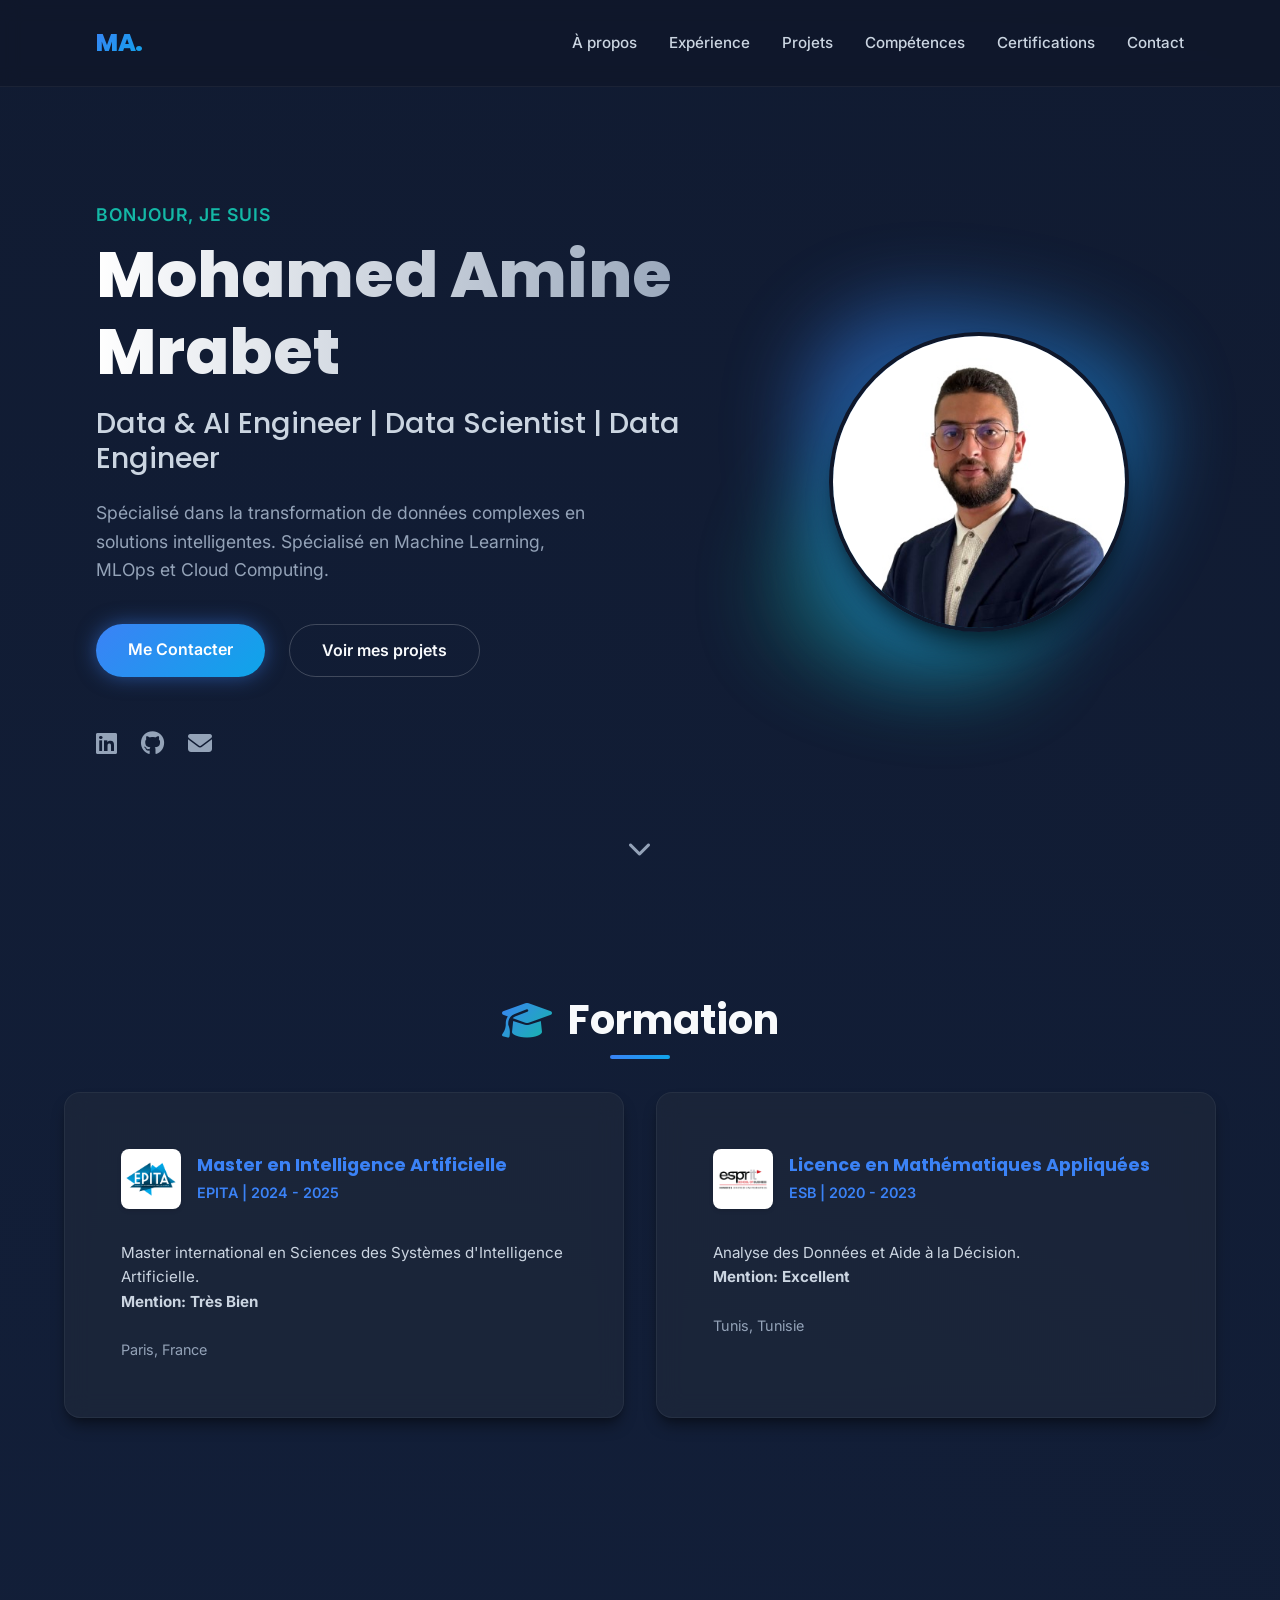
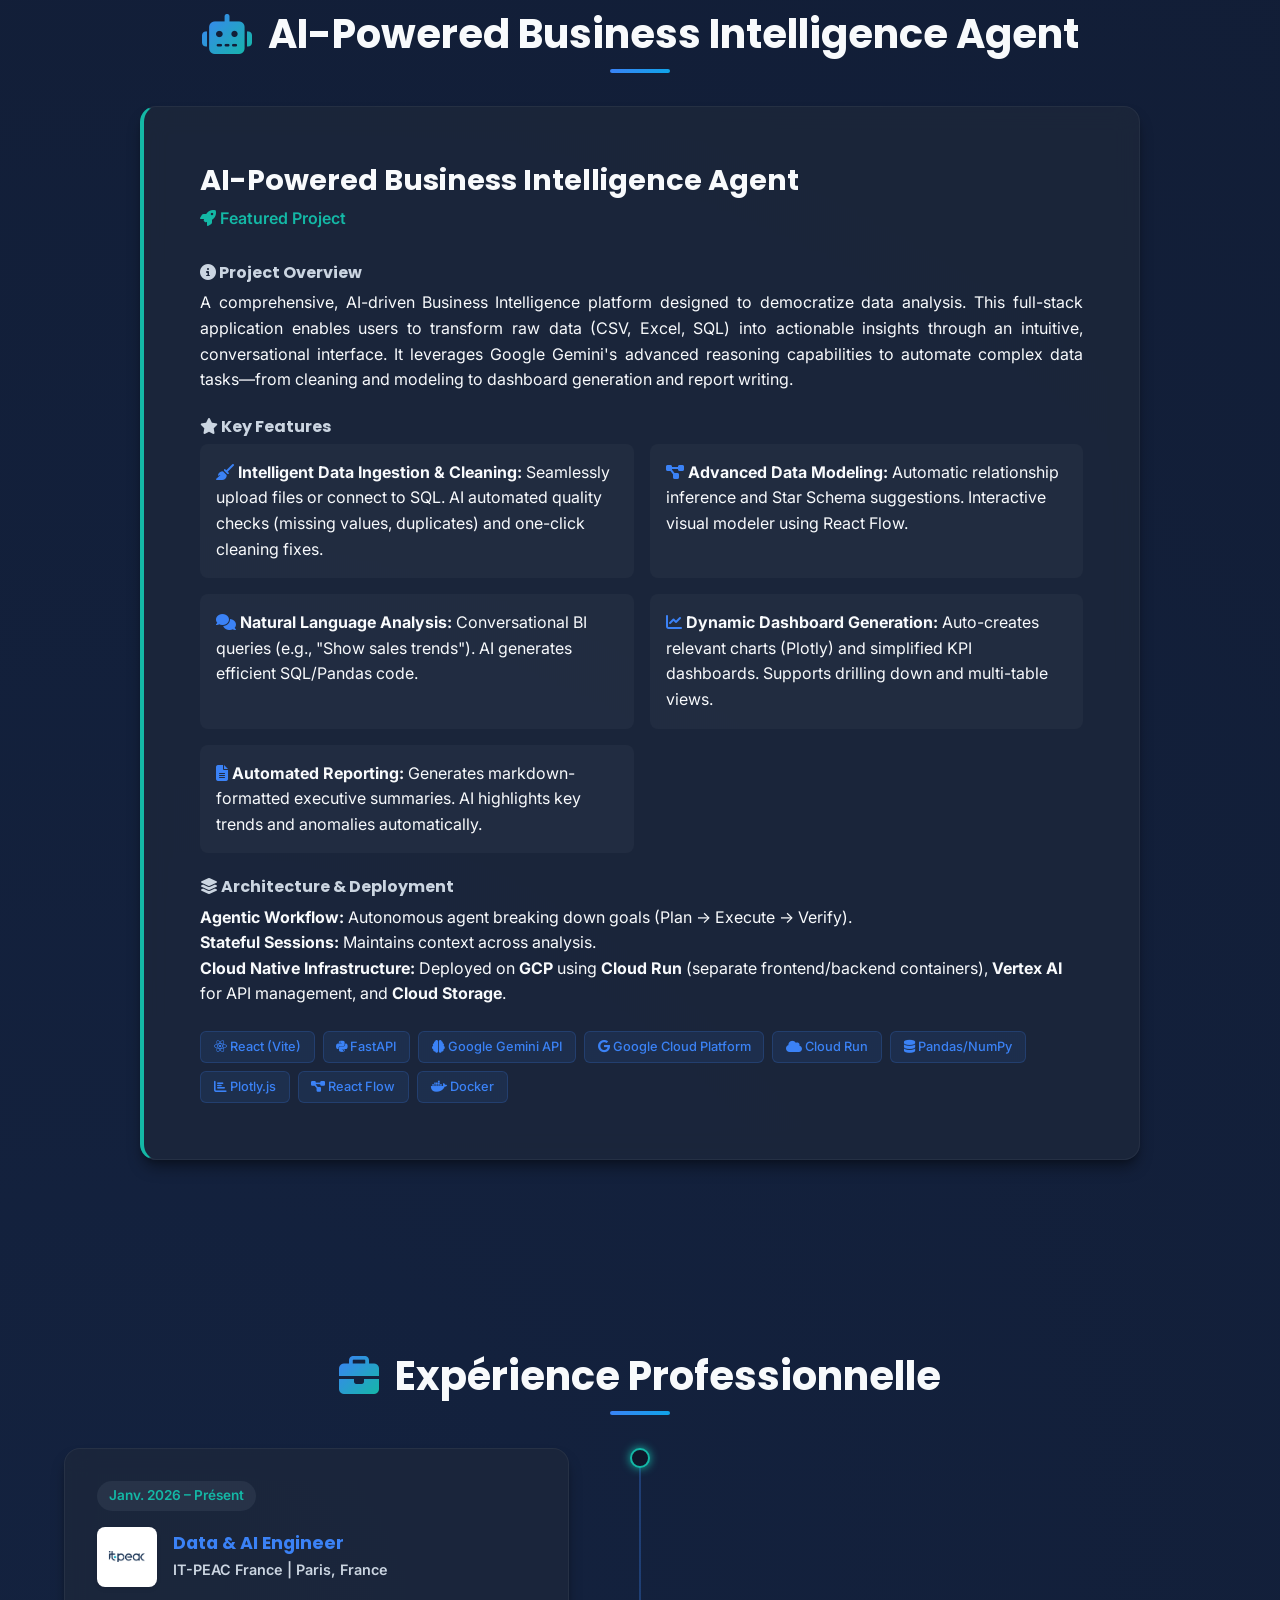
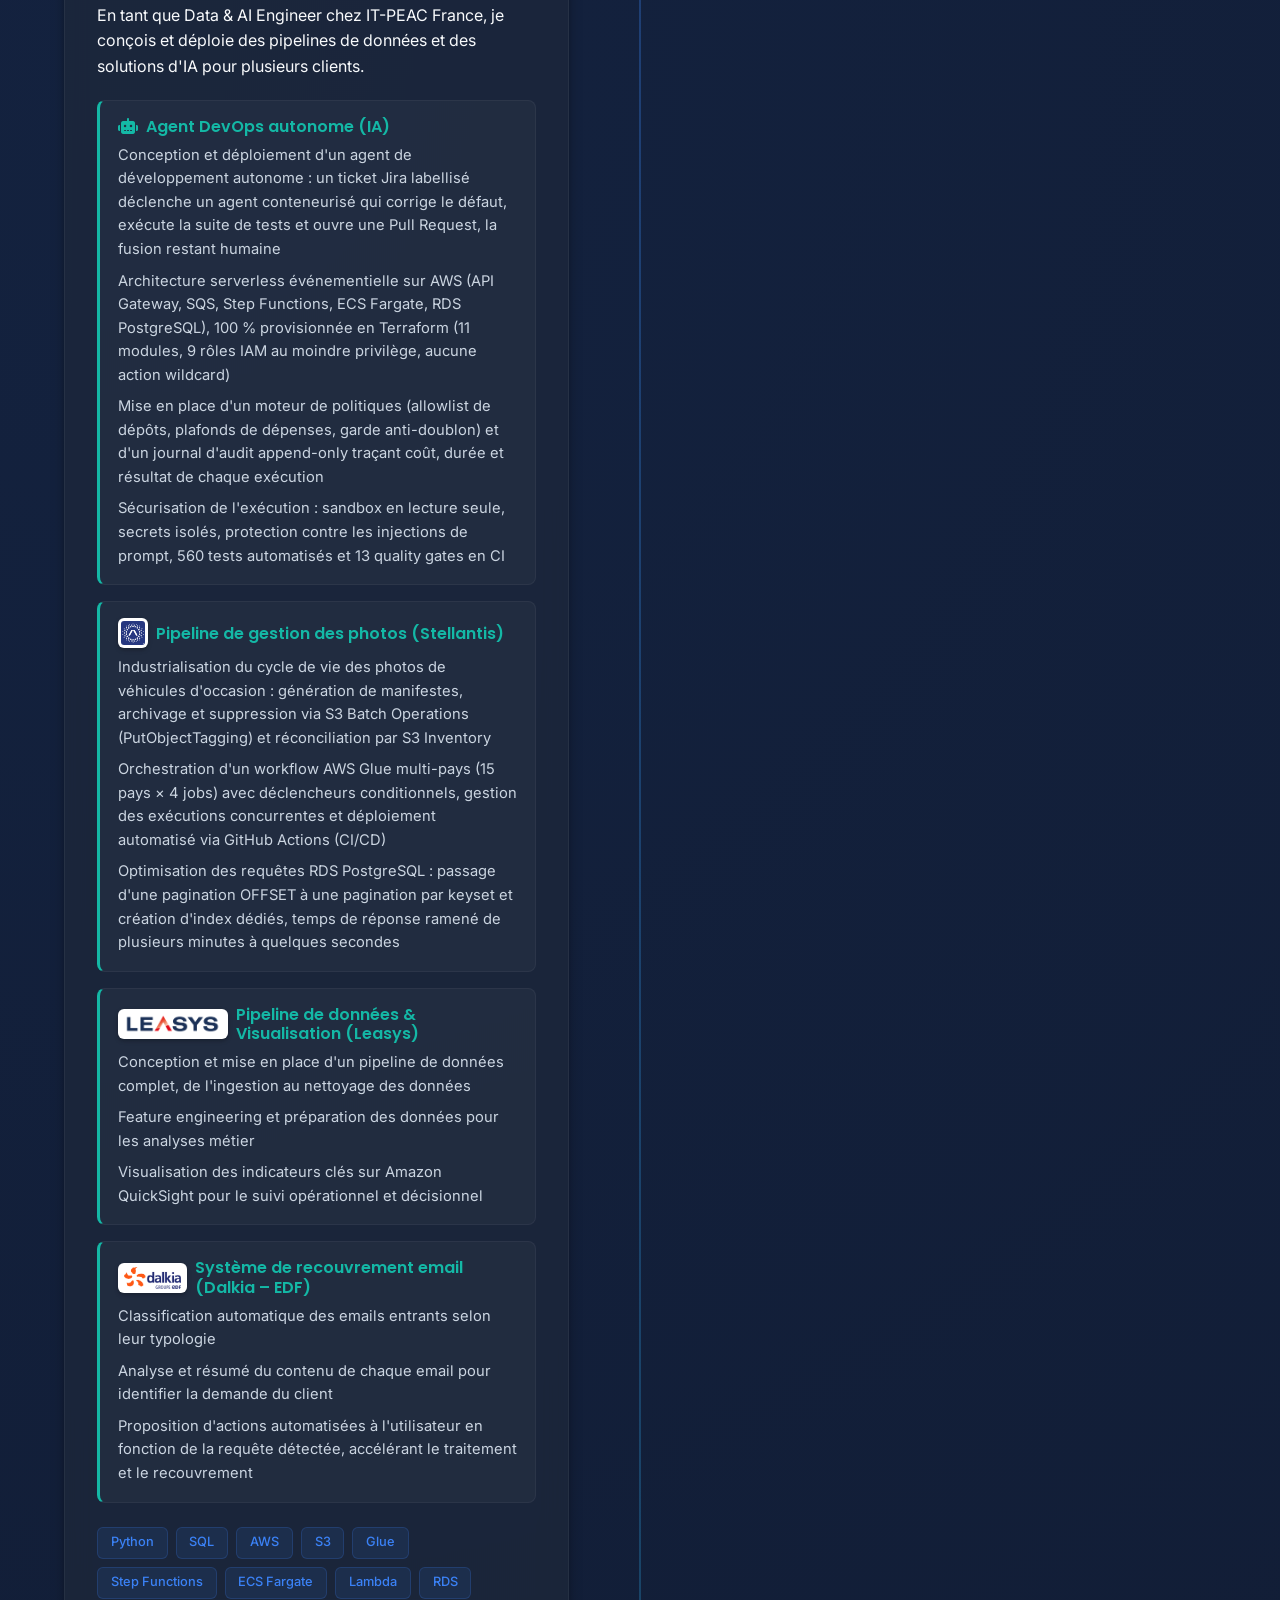
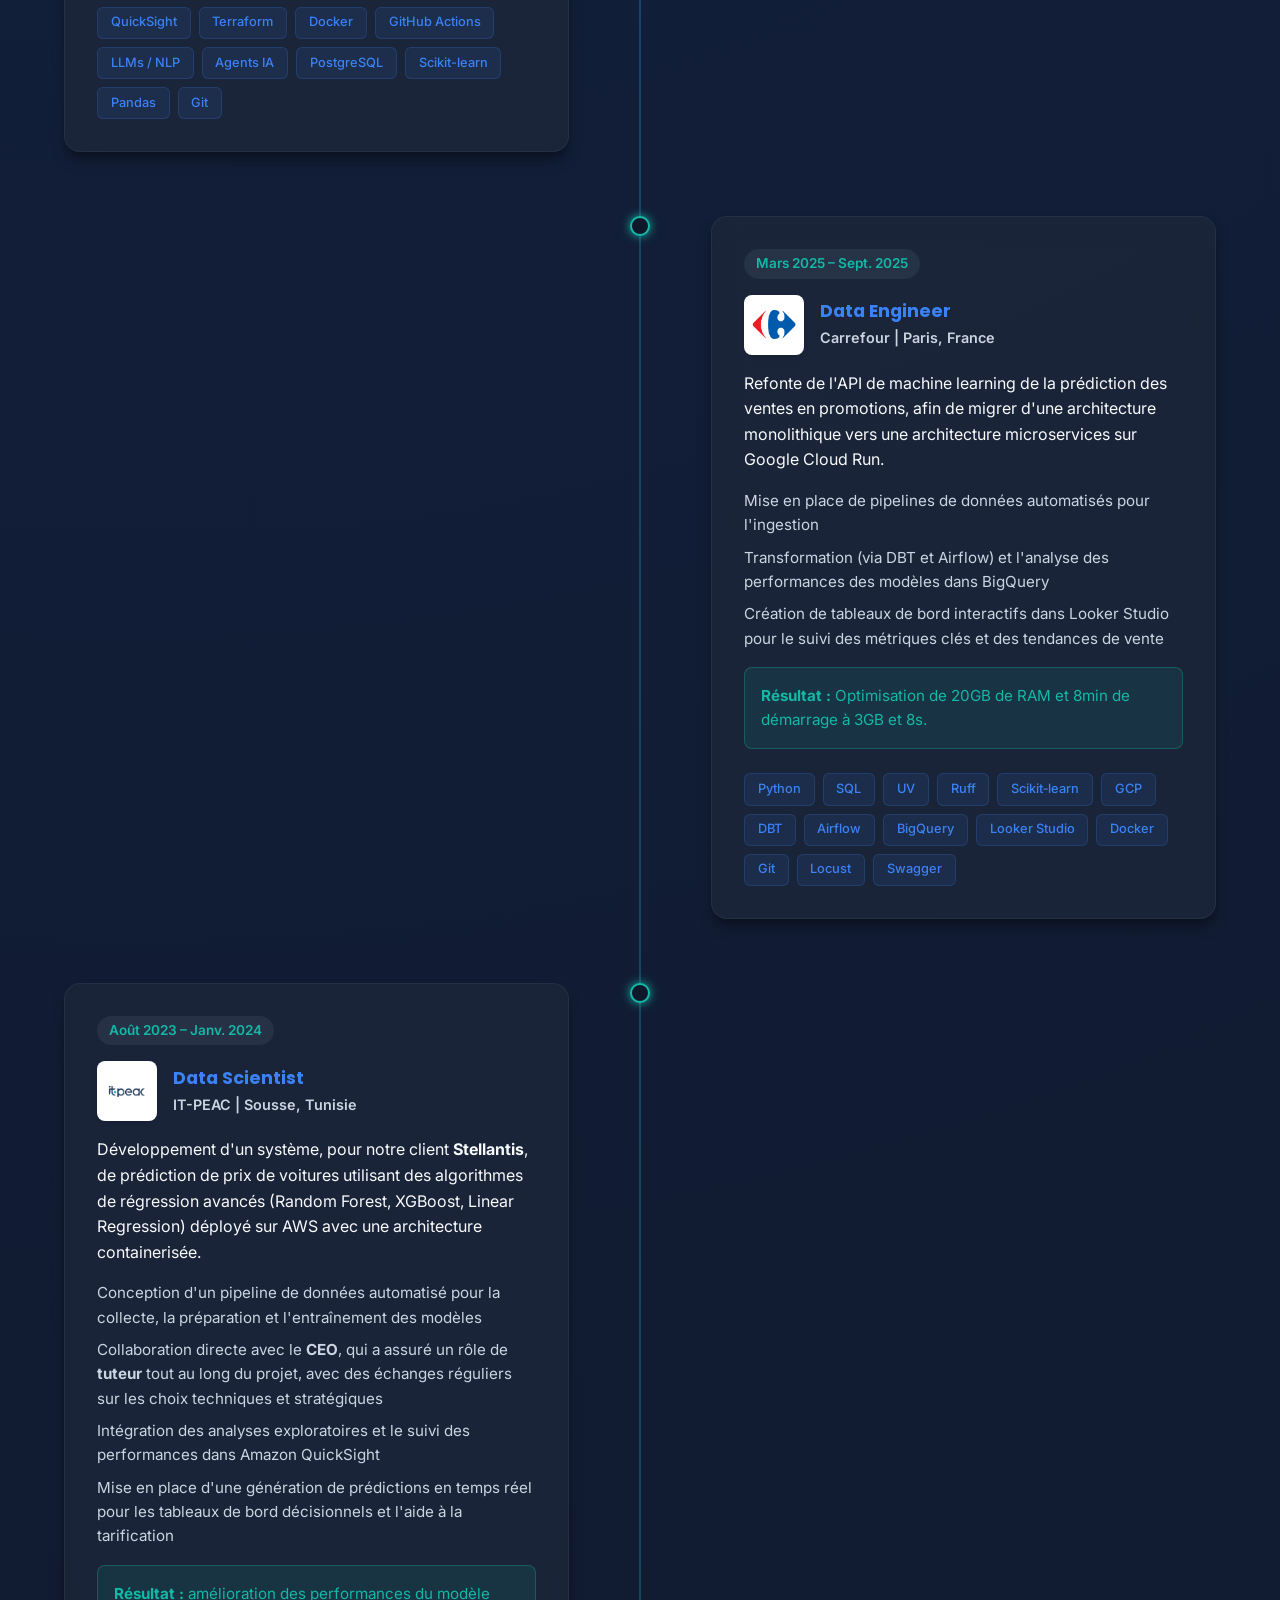
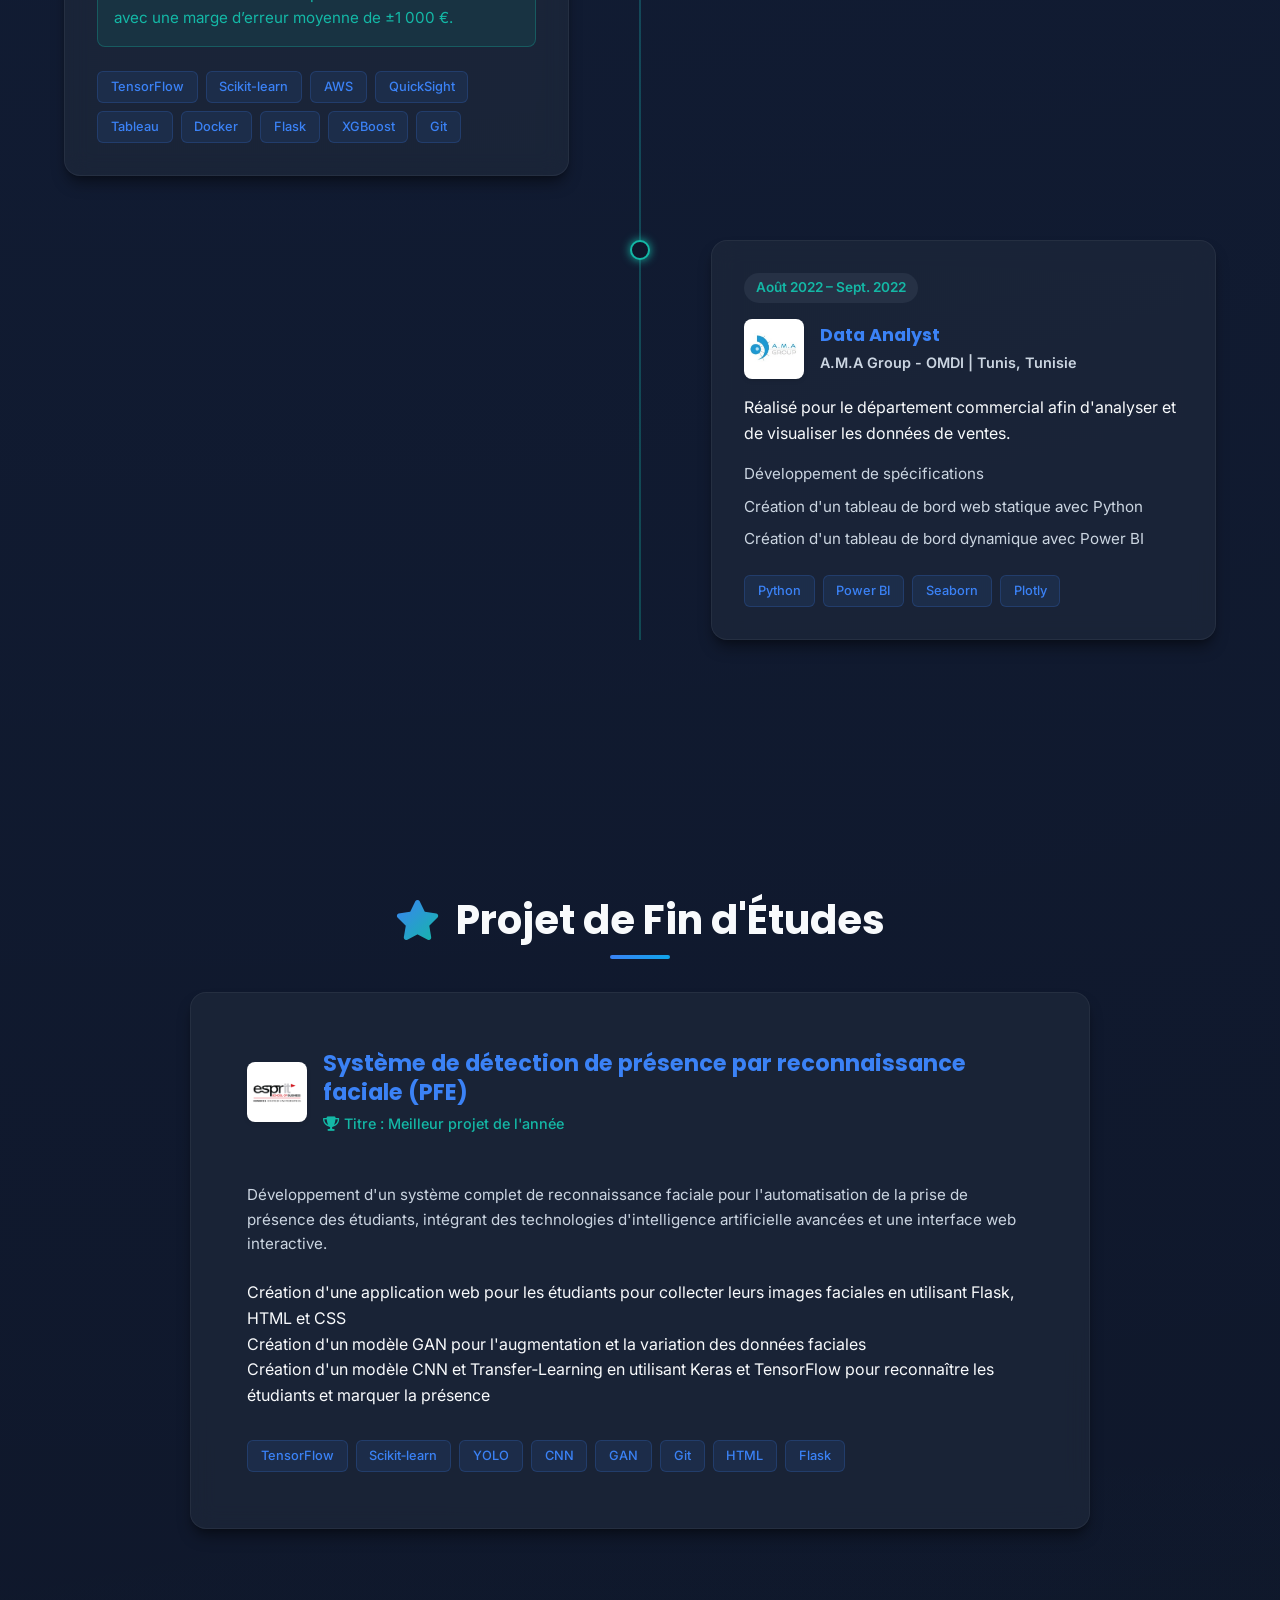
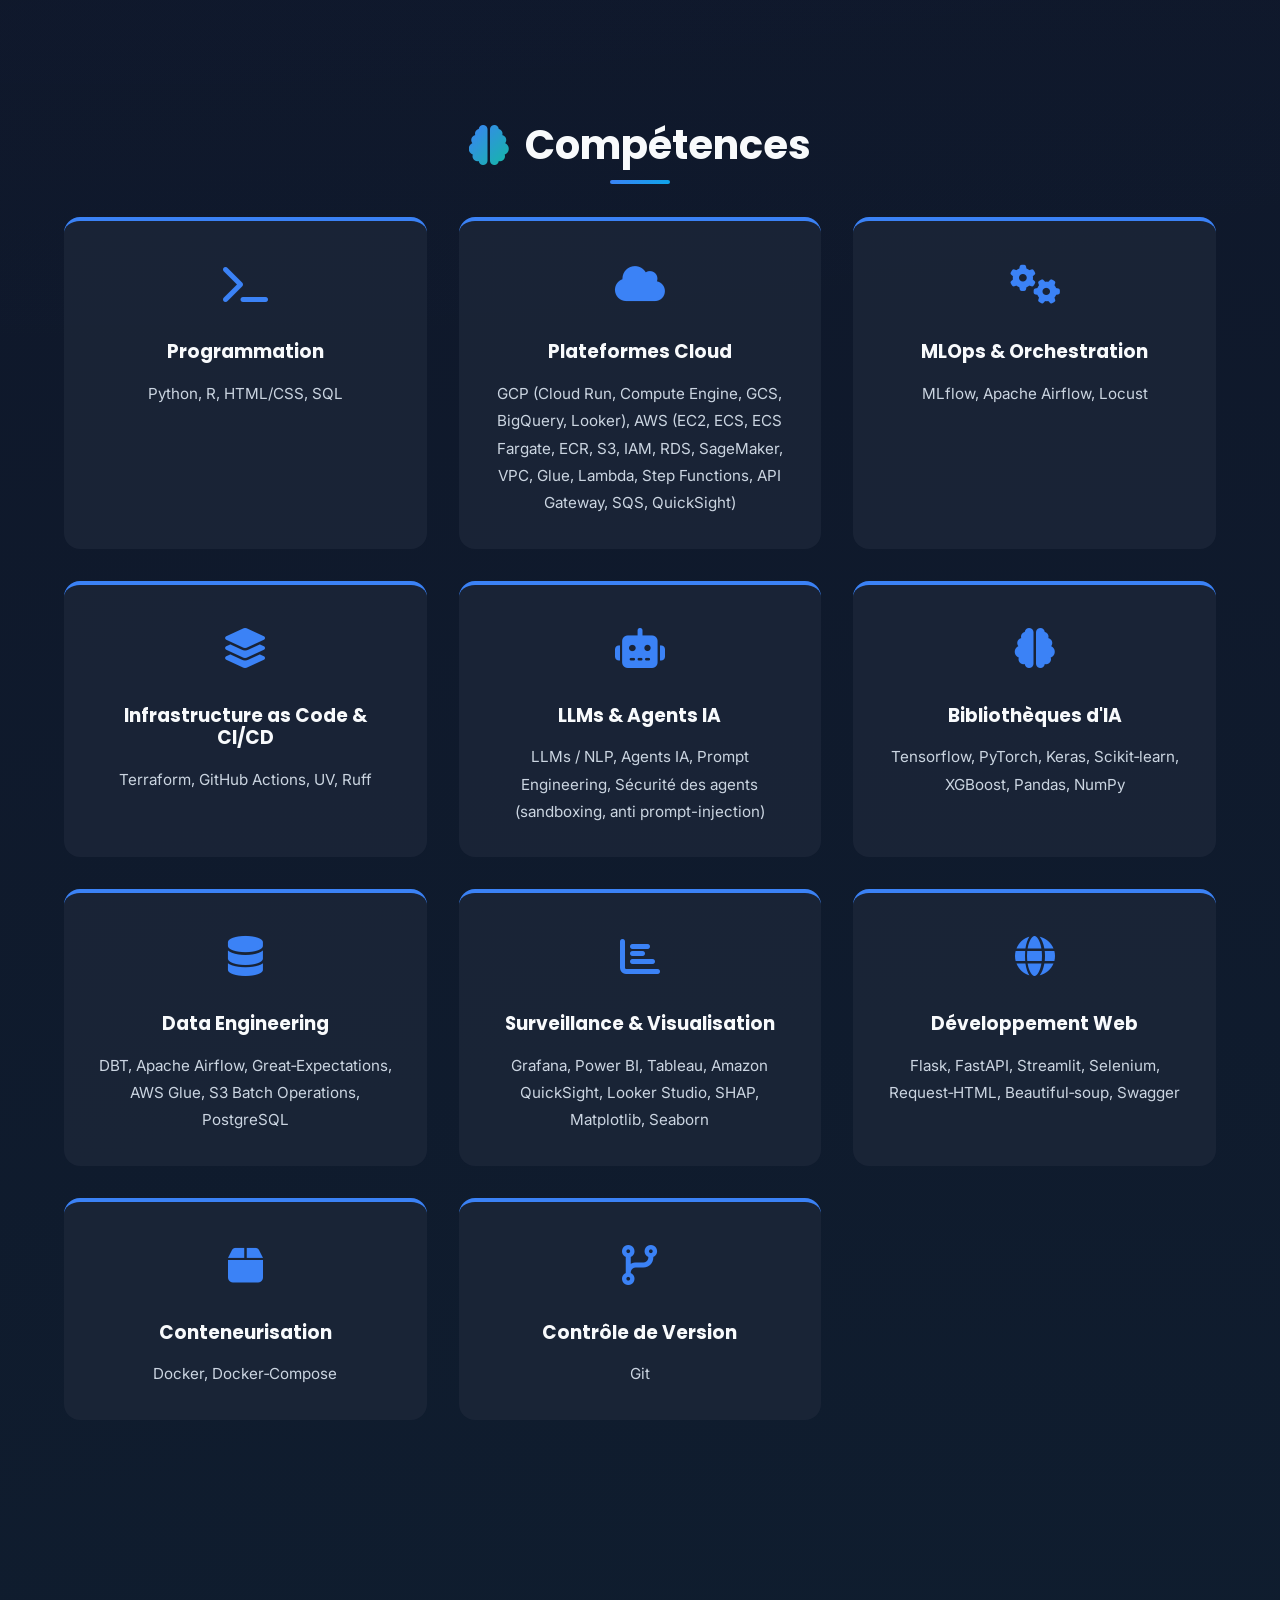
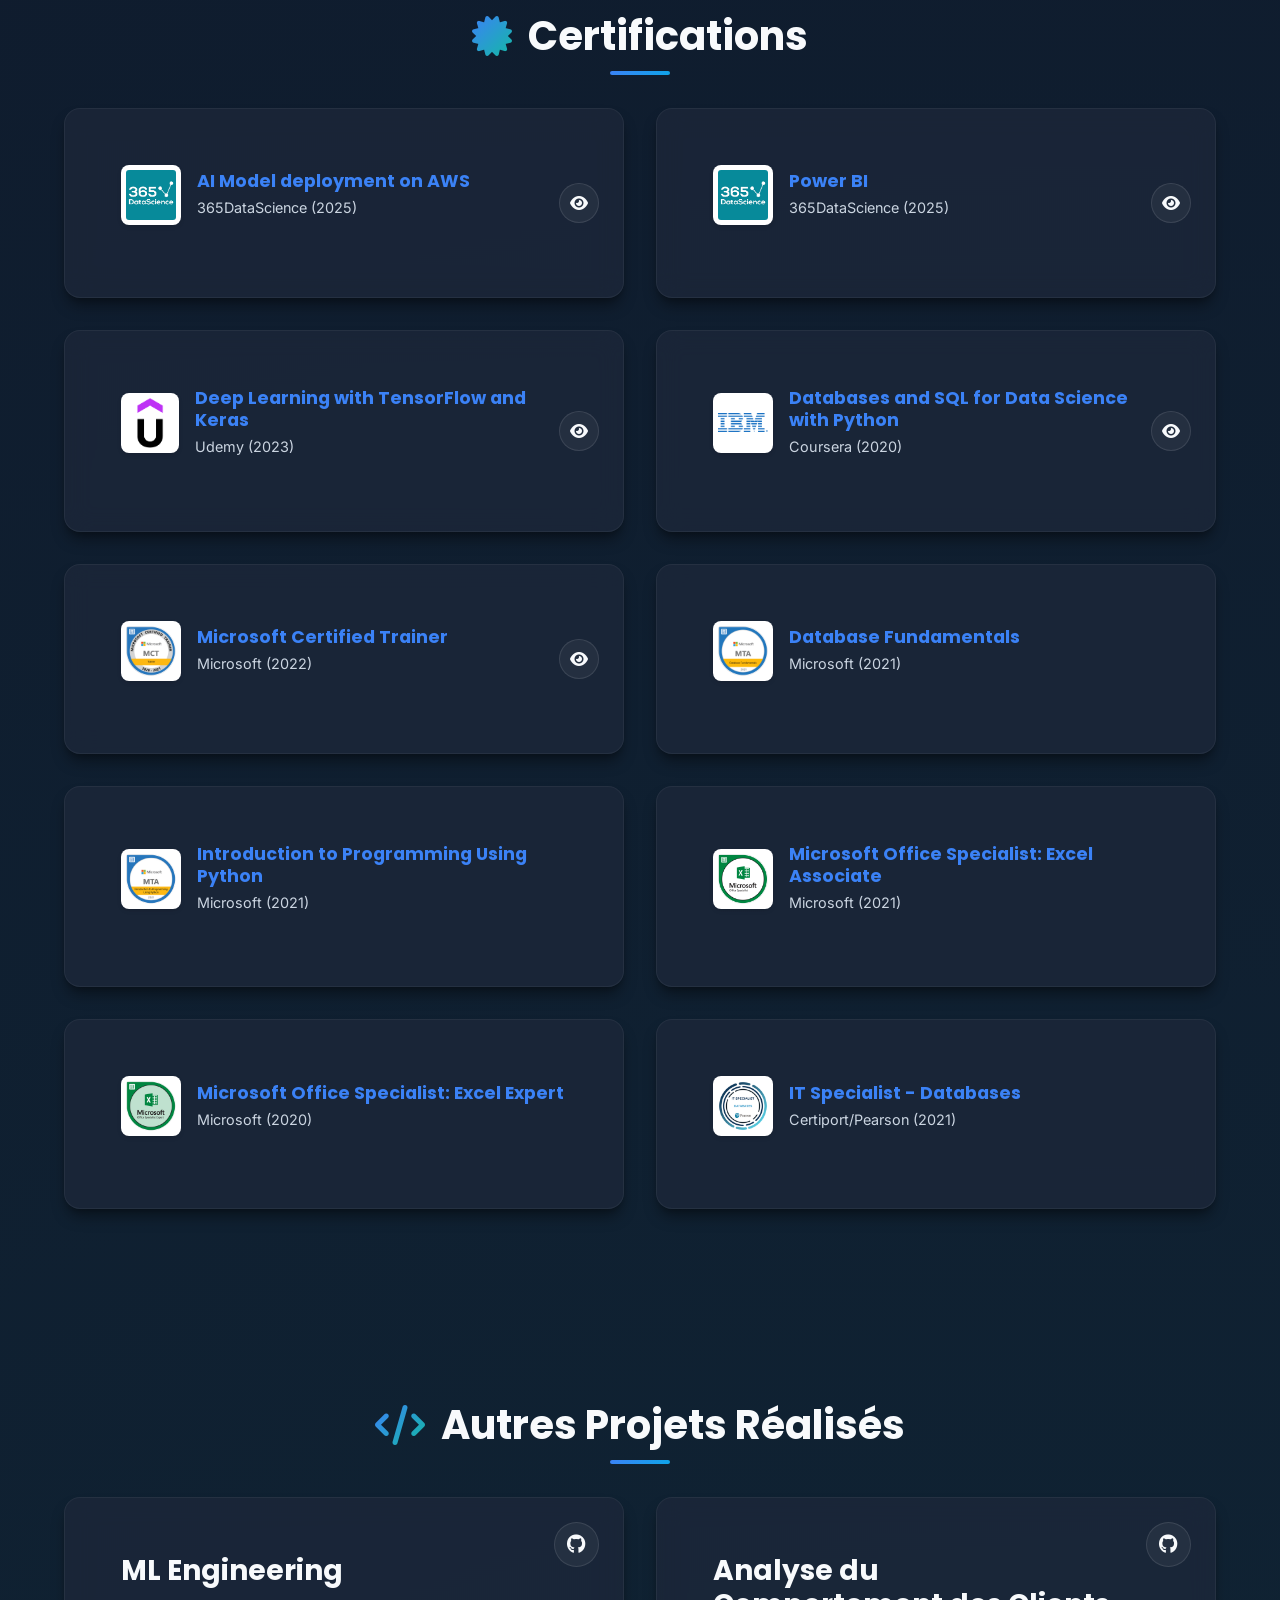
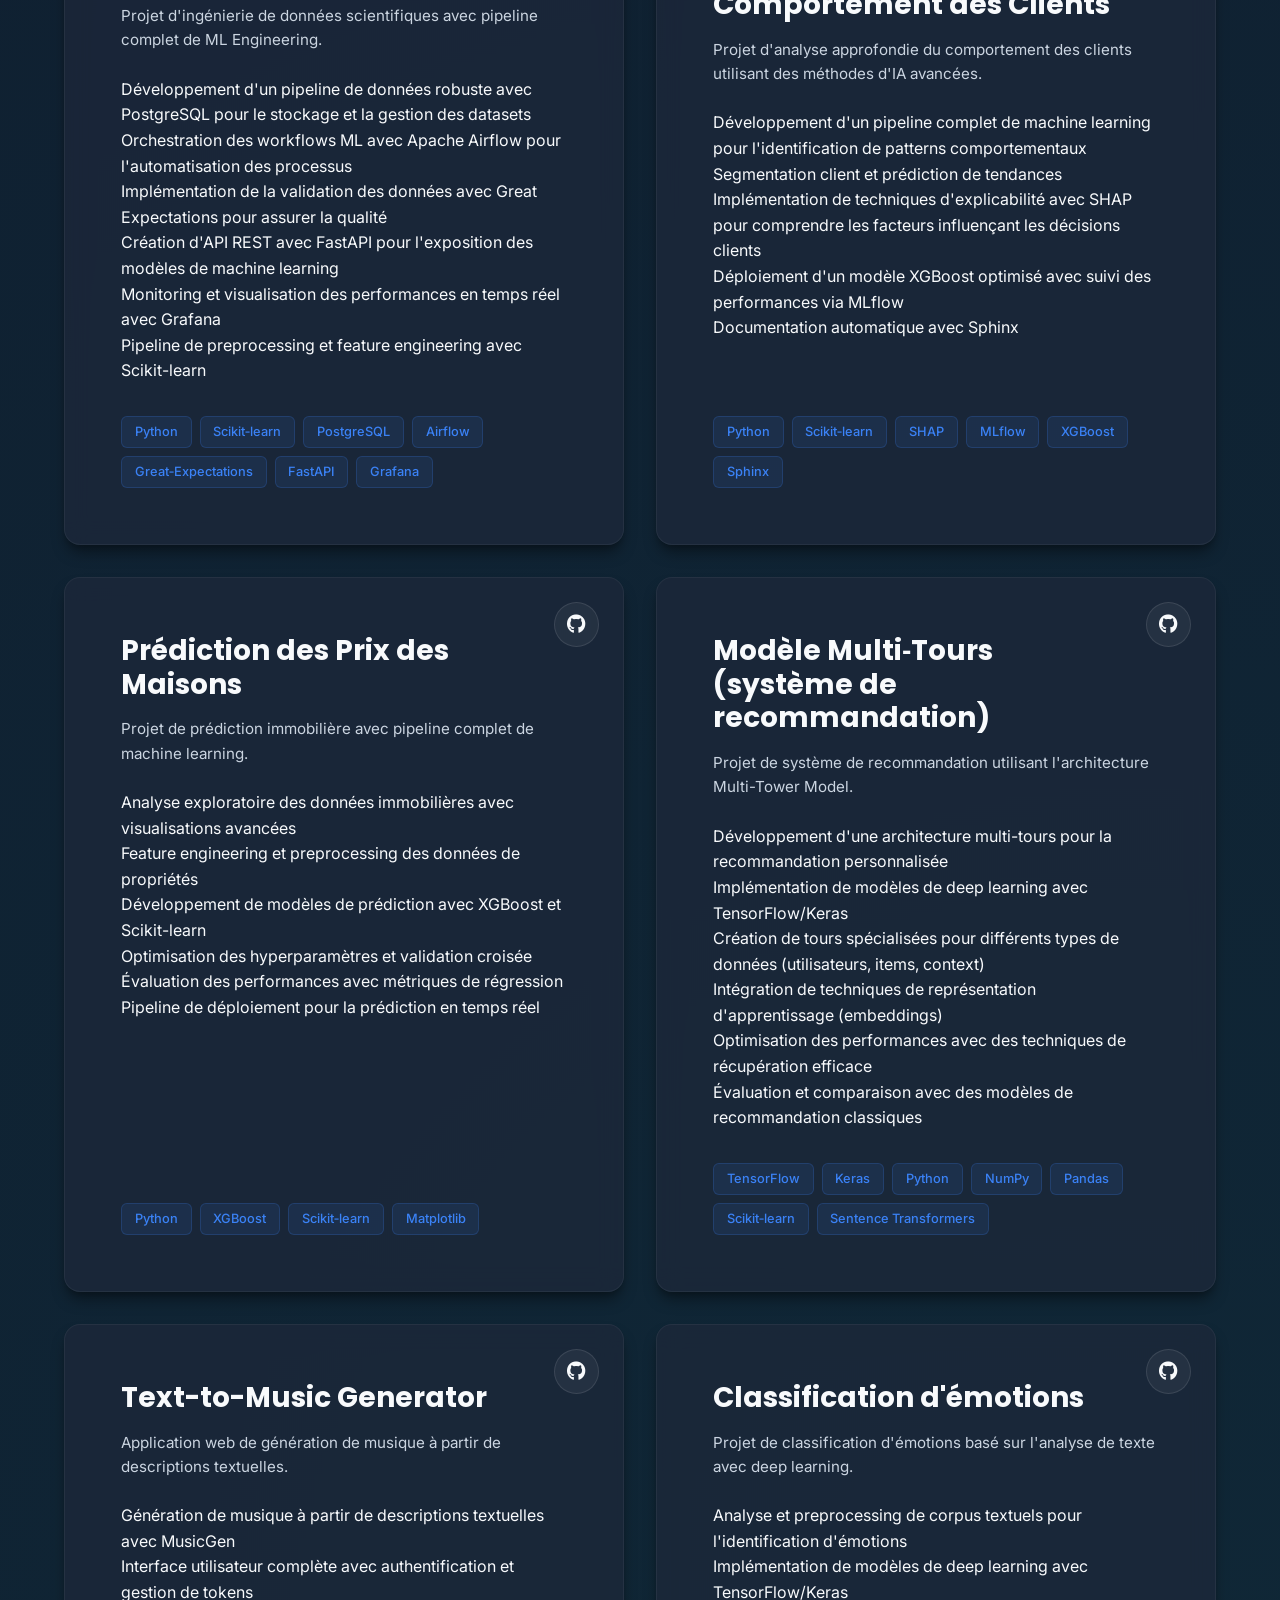
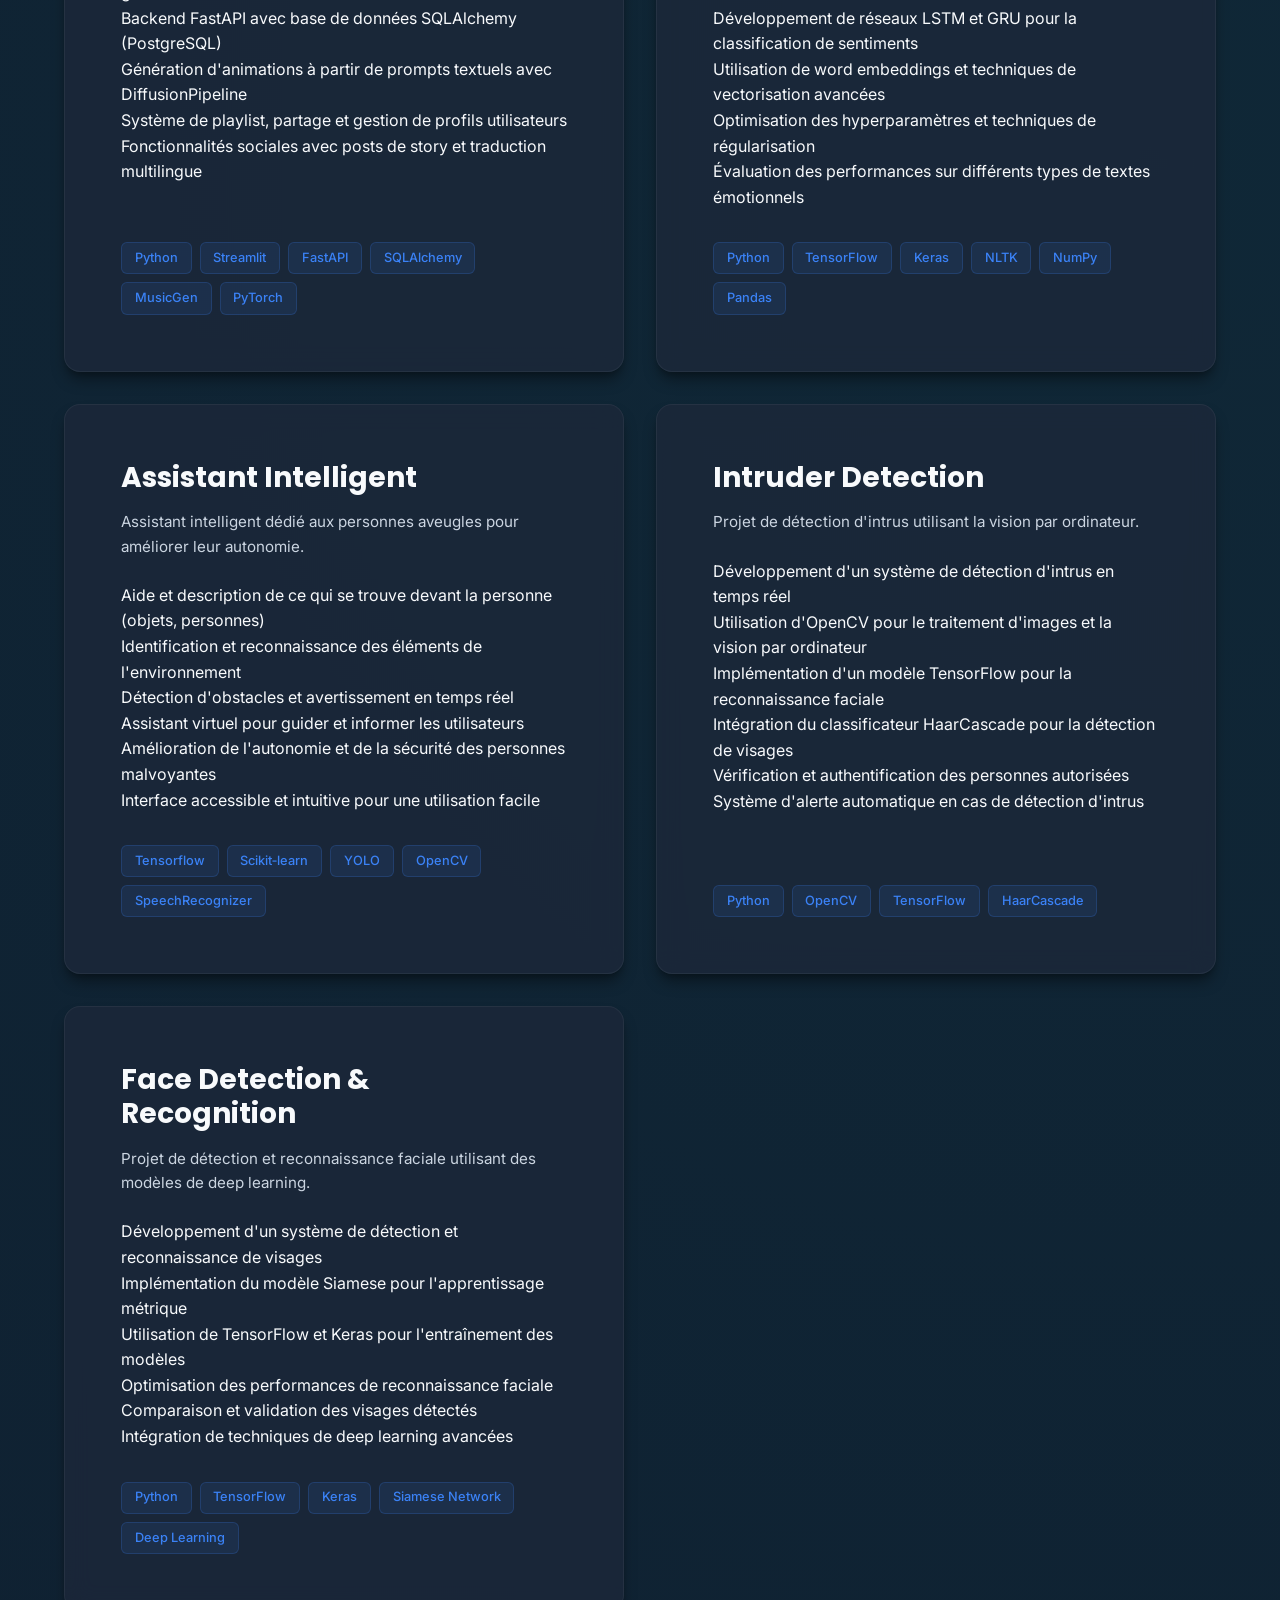
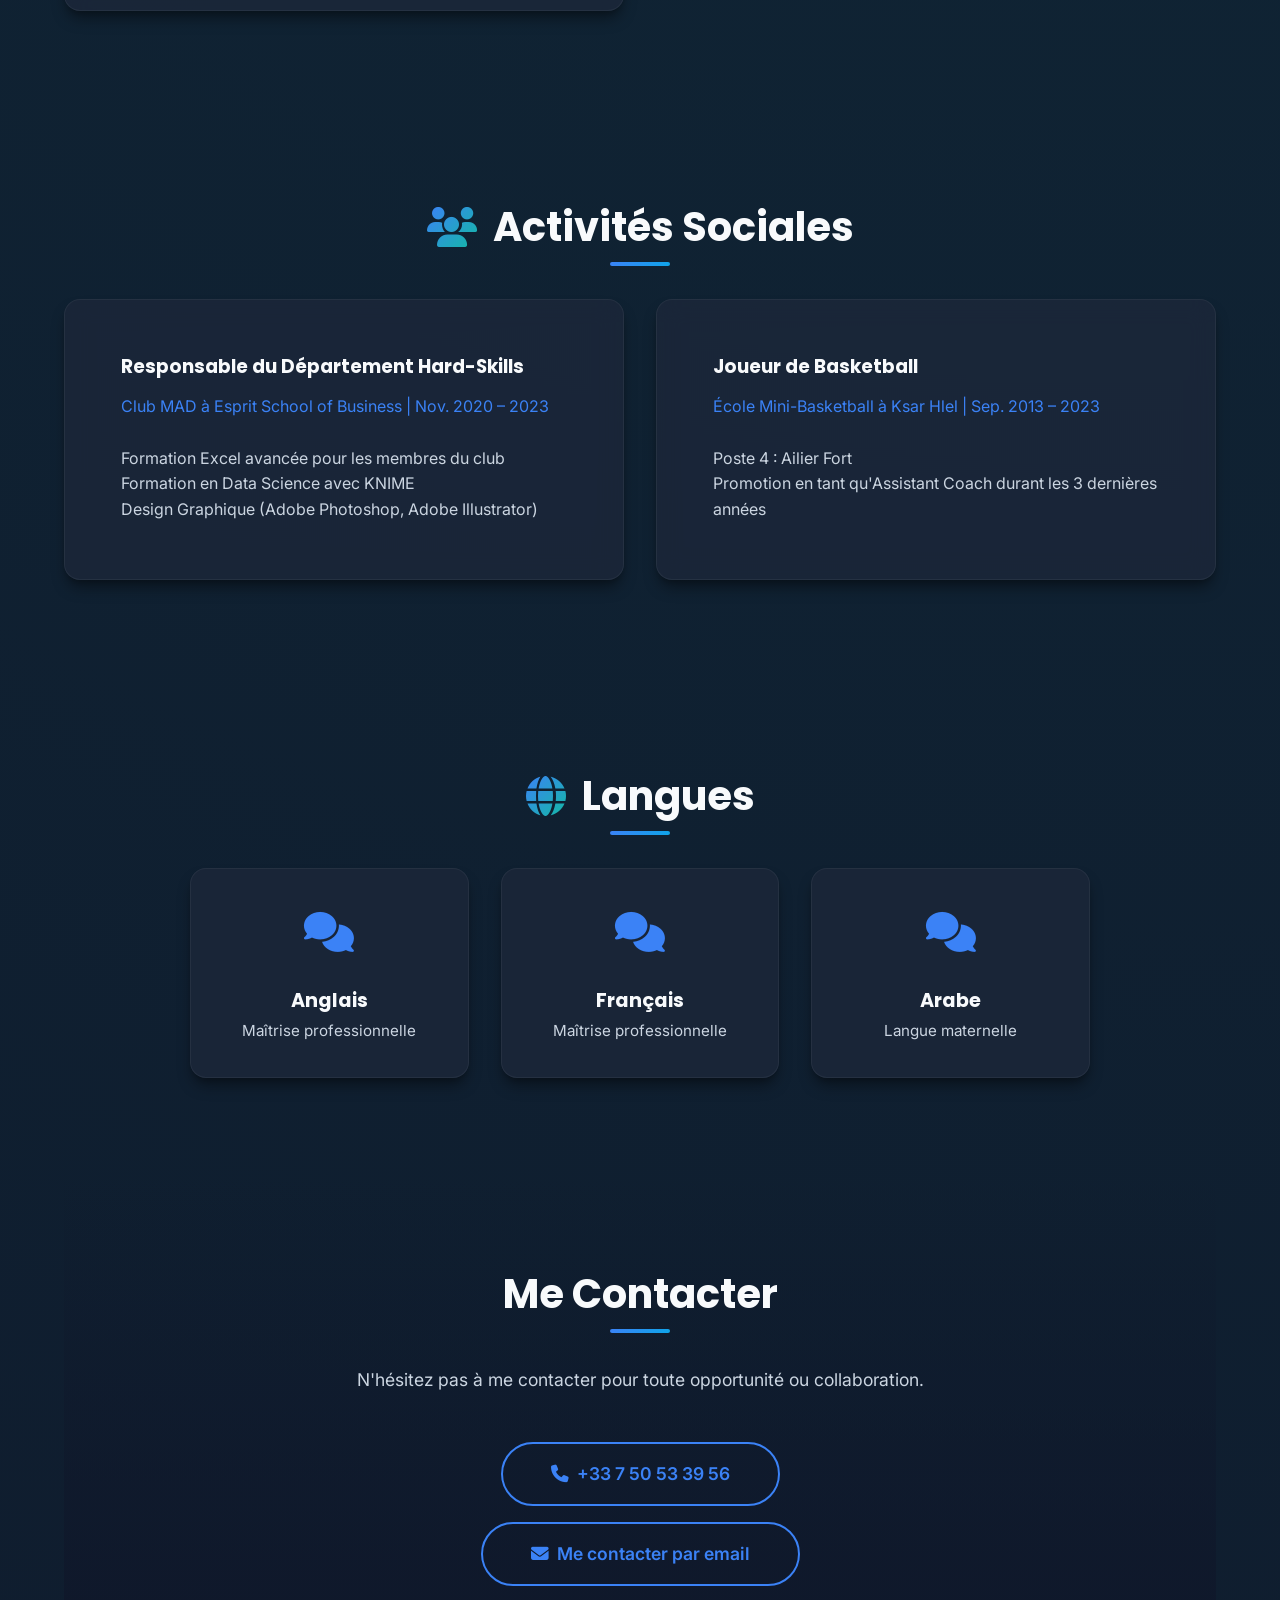
==== commit 5a4ae35e: "updating IT-PEAC Job description" ====
--- a/index.html
+++ b/index.html
@@ -45,7 +45,7 @@
             <div class="hero-text">
                 <span class="greeting">Bonjour, je suis</span>
                 <h1>Mohamed Amine Mrabet</h1>
-                <h2 class="typing-text">Data Scientist | Data Engineer</h2>
+                <h2 class="typing-text">Data &amp; AI Engineer | Data Scientist | Data Engineer</h2>
                 <p class="hero-description">
                     Spécialisé dans la transformation de données complexes en solutions intelligentes.
                     Spécialisé en Machine Learning, MLOps et Cloud Computing.
@@ -62,7 +62,7 @@
                     <a href="https://github.com/AmineMrabet12" target="_blank" aria-label="Github">
                         <i class="fab fa-github"></i>
                     </a>
-                    <a href="mailto:mrabemohamedamine1@gmail.com" aria-label="Email">
+                    <a href="mailto:mrabetmohamedamine1@gmail.com" aria-label="Email">
                         <i class="fas fa-envelope"></i>
                     </a>
                 </div>
@@ -219,6 +219,83 @@
                 <i class="fas fa-briefcase"></i> Expérience Professionnelle
             </h2>
             <div class="timeline">
+
+                <!-- IT-PEAC France -->
+                <div class="timeline-item" data-aos="fade-up">
+                    <div class="timeline-dot"></div>
+                    <div class="timeline-content">
+                        <div class="experience-card glass-card">
+                            <span class="job-duration">Janv. 2026 – Présent</span>
+                            <div class="experience-header-with-logo">
+                                <img src="logo/ITPEAC.png" alt="IT-PEAC France" class="company-logo-small">
+                                <div>
+                                    <h3>Data &amp; AI Engineer</h3>
+                                    <span class="company-name">IT-PEAC France | Paris, France</span>
+                                </div>
+                            </div>
+                            <div class="job-description">
+                                <p>En tant que Data &amp; AI Engineer chez IT-PEAC France, je conçois et déploie des
+                                    pipelines de données et des solutions d'IA pour plusieurs clients.</p>
+                                <div class="sub-projects">
+                                    <div class="sub-project">
+                                        <h4><i class="fas fa-robot"></i> Agent DevOps autonome (IA)</h4>
+                                        <ul>
+                                            <li>Conception et déploiement d'un agent de développement autonome : un ticket Jira labellisé déclenche un agent conteneurisé qui corrige le défaut, exécute la suite de tests et ouvre une Pull Request, la fusion restant humaine</li>
+                                            <li>Architecture serverless événementielle sur AWS (API Gateway, SQS, Step Functions, ECS Fargate, RDS PostgreSQL), 100&nbsp;% provisionnée en Terraform (11 modules, 9 rôles IAM au moindre privilège, aucune action wildcard)</li>
+                                            <li>Mise en place d'un moteur de politiques (allowlist de dépôts, plafonds de dépenses, garde anti-doublon) et d'un journal d'audit append-only traçant coût, durée et résultat de chaque exécution</li>
+                                            <li>Sécurisation de l'exécution : sandbox en lecture seule, secrets isolés, protection contre les injections de prompt, 560 tests automatisés et 13 quality gates en CI</li>
+                                        </ul>
+                                    </div>
+                                    <div class="sub-project">
+                                        <h4><img src="logo/stellantis.svg" alt="Stellantis" class="client-logo client-logo-square"> Pipeline de gestion des photos (Stellantis)</h4>
+                                        <ul>
+                                            <li>Industrialisation du cycle de vie des photos de véhicules d'occasion : génération de manifestes, archivage et suppression via S3 Batch Operations (PutObjectTagging) et réconciliation par S3 Inventory</li>
+                                            <li>Orchestration d'un workflow AWS Glue multi-pays (15 pays × 4 jobs) avec déclencheurs conditionnels, gestion des exécutions concurrentes et déploiement automatisé via GitHub Actions (CI/CD)</li>
+                                            <li>Optimisation des requêtes RDS PostgreSQL : passage d'une pagination OFFSET à une pagination par keyset et création d'index dédiés, temps de réponse ramené de plusieurs minutes à quelques secondes</li>
+                                        </ul>
+                                    </div>
+                                    <div class="sub-project">
+                                        <h4><img src="logo/leasys.png" alt="Leasys" class="client-logo"> Pipeline de données &amp; Visualisation (Leasys)</h4>
+                                        <ul>
+                                            <li>Conception et mise en place d'un pipeline de données complet, de l'ingestion au nettoyage des données</li>
+                                            <li>Feature engineering et préparation des données pour les analyses métier</li>
+                                            <li>Visualisation des indicateurs clés sur Amazon QuickSight pour le suivi opérationnel et décisionnel</li>
+                                        </ul>
+                                    </div>
+                                    <div class="sub-project">
+                                        <h4><img src="logo/dalkia.webp" alt="Dalkia - Groupe EDF" class="client-logo"> Système de recouvrement email (Dalkia – EDF)</h4>
+                                        <ul>
+                                            <li>Classification automatique des emails entrants selon leur typologie</li>
+                                            <li>Analyse et résumé du contenu de chaque email pour identifier la demande du client</li>
+                                            <li>Proposition d'actions automatisées à l'utilisateur en fonction de la requête détectée, accélérant le traitement et le recouvrement</li>
+                                        </ul>
+                                    </div>
+                                </div>
+                                <div class="tech-stack">
+                                    <span class="tech-tag">Python</span>
+                                    <span class="tech-tag">SQL</span>
+                                    <span class="tech-tag">AWS</span>
+                                    <span class="tech-tag">S3</span>
+                                    <span class="tech-tag">Glue</span>
+                                    <span class="tech-tag">Step Functions</span>
+                                    <span class="tech-tag">ECS Fargate</span>
+                                    <span class="tech-tag">Lambda</span>
+                                    <span class="tech-tag">RDS</span>
+                                    <span class="tech-tag">QuickSight</span>
+                                    <span class="tech-tag">Terraform</span>
+                                    <span class="tech-tag">Docker</span>
+                                    <span class="tech-tag">GitHub Actions</span>
+                                    <span class="tech-tag">LLMs / NLP</span>
+                                    <span class="tech-tag">Agents IA</span>
+                                    <span class="tech-tag">PostgreSQL</span>
+                                    <span class="tech-tag">Scikit-learn</span>
+                                    <span class="tech-tag">Pandas</span>
+                                    <span class="tech-tag">Git</span>
+                                </div>
+                            </div>
+                        </div>
+                    </div>
+                </div>
 
                 <!-- Carrefour -->
                 <div class="timeline-item" data-aos="fade-up">
@@ -283,12 +360,15 @@
                                 </div>
                             </div>
                             <div class="job-description">
-                                <p>Développement d'un système de prédiction de prix de voitures utilisant des
-                                    algorithmes de régression avancés (Random Forest, XGBoost, Linear Regression)
-                                    déployé sur AWS avec une architecture containerisée.</p>
+                                <p>Développement d'un système, pour notre client <strong>Stellantis</strong>, de prédiction de
+                                    prix de voitures utilisant des algorithmes de régression avancés (Random Forest,
+                                    XGBoost, Linear Regression) déployé sur AWS avec une architecture containerisée.</p>
                                 <ul>
                                     <li>Conception d'un pipeline de données automatisé pour la collecte, la préparation
                                         et l'entraînement des modèles</li>
+                                    <li>Collaboration directe avec le <strong>CEO</strong>, qui a assuré un rôle de
+                                        <strong>tuteur</strong> tout au long du projet, avec des échanges réguliers sur
+                                        les choix techniques et stratégiques</li>
                                     <li>Intégration des analyses exploratoires et le suivi des performances dans Amazon
                                         QuickSight</li>
                                     <li>Mise en place d'une génération de prédictions en temps réel pour les tableaux de
@@ -307,6 +387,7 @@
                                     <span class="tech-tag">Docker</span>
                                     <span class="tech-tag">Flask</span>
                                     <span class="tech-tag">XGBoost</span>
+                                    <span class="tech-tag">Git</span>
                                 </div>
                             </div>
                         </div>
@@ -411,8 +492,9 @@
                 <div class="skill-category" data-aos="fade-up" data-aos-delay="100">
                     <div class="skill-icon"><i class="fas fa-cloud"></i></div>
                     <h3>Plateformes Cloud</h3>
-                    <p class="skill-list">GCP (Cloud Run, Compute Engine, GCS, BigQuery, Looker), AWS (EC2, ECS, ECR,
-                        S3, IAM, RDS, SageMaker, VPC)</p>
+                    <p class="skill-list">GCP (Cloud Run, Compute Engine, GCS, BigQuery, Looker), AWS (EC2, ECS, ECS
+                        Fargate, ECR, S3, IAM, RDS, SageMaker, VPC, Glue, Lambda, Step Functions, API Gateway, SQS,
+                        QuickSight)</p>
                 </div>
 
                 <div class="skill-category" data-aos="fade-up" data-aos-delay="200">
@@ -421,22 +503,35 @@
                     <p class="skill-list">MLflow, Apache Airflow, Locust</p>
                 </div>
 
+                <div class="skill-category" data-aos="fade-up" data-aos-delay="300">
+                    <div class="skill-icon"><i class="fas fa-layer-group"></i></div>
+                    <h3>Infrastructure as Code & CI/CD</h3>
+                    <p class="skill-list">Terraform, GitHub Actions, UV, Ruff</p>
+                </div>
+
+                <div class="skill-category" data-aos="fade-up" data-aos-delay="400">
+                    <div class="skill-icon"><i class="fas fa-robot"></i></div>
+                    <h3>LLMs & Agents IA</h3>
+                    <p class="skill-list">LLMs / NLP, Agents IA, Prompt Engineering, Sécurité des agents (sandboxing,
+                        anti prompt-injection)</p>
+                </div>
+
                 <div class="skill-category" data-aos="fade-up">
                     <div class="skill-icon"><i class="fas fa-brain"></i></div>
                     <h3>Bibliothèques d'IA</h3>
-                    <p class="skill-list">Tensorflow, PyTorch, Keras, Scikit‑learn, XGBoost</p>
+                    <p class="skill-list">Tensorflow, PyTorch, Keras, Scikit‑learn, XGBoost, Pandas, NumPy</p>
                 </div>
 
                 <div class="skill-category" data-aos="fade-up" data-aos-delay="100">
                     <div class="skill-icon"><i class="fas fa-database"></i></div>
                     <h3>Data Engineering</h3>
-                    <p class="skill-list">DBT, Apache Airflow, Great‑Expectations</p>
+                    <p class="skill-list">DBT, Apache Airflow, Great‑Expectations, AWS Glue, S3 Batch Operations, PostgreSQL</p>
                 </div>
 
                 <div class="skill-category" data-aos="fade-up" data-aos-delay="200">
                     <div class="skill-icon"><i class="fas fa-chart-bar"></i></div>
                     <h3>Surveillance & Visualisation</h3>
-                    <p class="skill-list">Grafana, Power BI, Tableau, SHAP, Matplotlib, Seaborn</p>
+                    <p class="skill-list">Grafana, Power BI, Tableau, Amazon QuickSight, Looker Studio, SHAP, Matplotlib, Seaborn</p>
                 </div>
 
                 <div class="skill-category" data-aos="fade-up" data-aos-delay="300">
@@ -929,6 +1024,30 @@
             </div>
         </section>
 
+        <!-- Languages Section -->
+        <section id="languages" class="languages-section">
+            <h2 class="section-title" data-aos="fade-up">
+                <i class="fas fa-globe"></i> Langues
+            </h2>
+            <div class="languages-grid">
+                <div class="language-card glass-card" data-aos="fade-up">
+                    <div class="skill-icon"><i class="fas fa-comments"></i></div>
+                    <h3>Anglais</h3>
+                    <p class="skill-list">Maîtrise professionnelle</p>
+                </div>
+                <div class="language-card glass-card" data-aos="fade-up" data-aos-delay="100">
+                    <div class="skill-icon"><i class="fas fa-comments"></i></div>
+                    <h3>Français</h3>
+                    <p class="skill-list">Maîtrise professionnelle</p>
+                </div>
+                <div class="language-card glass-card" data-aos="fade-up" data-aos-delay="200">
+                    <div class="skill-icon"><i class="fas fa-comments"></i></div>
+                    <h3>Arabe</h3>
+                    <p class="skill-list">Langue maternelle</p>
+                </div>
+            </div>
+        </section>
+
         <!-- Use Contact Section -->
         <section id="contact" class="contact-section">
             <div class="contact-container" data-aos="fade-up">
@@ -941,7 +1060,7 @@
                     <a href="tel:+33750533956" class="email-btn">
                         <i class="fas fa-phone"></i> +33 7 50 53 39 56
                     </a>
-                    <a href="mailto:mrabemohamedamine1@gmail.com" class="email-btn">
+                    <a href="mailto:mrabetmohamedamine1@gmail.com" class="email-btn">
                         <i class="fas fa-envelope"></i> Me contacter par email
                     </a>
                 </div>
--- a/styles.css
+++ b/styles.css
@@ -617,6 +617,92 @@
     border-radius: 8px;
     color: var(--accent);
     font-size: 0.95rem;
+}
+
+/* Sub-projects inside an experience card */
+.sub-projects {
+    margin-top: 1.25rem;
+    display: flex;
+    flex-direction: column;
+    gap: 1rem;
+}
+
+.sub-project {
+    background: rgba(255, 255, 255, 0.03);
+    border: 1px solid rgba(255, 255, 255, 0.05);
+    border-left: 3px solid var(--accent);
+    border-radius: 8px;
+    padding: 1rem 1.1rem;
+}
+
+.sub-project h4 {
+    font-family: var(--font-heading);
+    font-size: 1rem;
+    font-weight: 600;
+    color: var(--accent);
+    margin-bottom: 0.5rem;
+    display: flex;
+    align-items: center;
+    gap: 0.5rem;
+}
+
+.sub-project h4 .client-logo {
+    height: 30px;
+    width: auto;
+    max-width: 110px;
+    object-fit: contain;
+    background: white;
+    border-radius: 6px;
+    padding: 4px 6px;
+    flex-shrink: 0;
+    box-shadow: 0 2px 4px rgba(0, 0, 0, 0.25);
+}
+
+/* square emblem marks need equal padding so they don't read as a block */
+.sub-project h4 .client-logo-square {
+    width: 30px;
+    max-width: 30px;
+    padding: 3px;
+}
+
+.sub-project ul {
+    list-style-type: none;
+    margin-top: 0.5rem;
+}
+
+.sub-project li {
+    margin-bottom: 0.5rem;
+    color: var(--text-secondary);
+    font-size: 0.92rem;
+    line-height: 1.6;
+}
+
+.sub-project li:last-child {
+    margin-bottom: 0;
+}
+
+/* Languages Section */
+.languages-section {
+    padding: 6rem 0;
+}
+
+.languages-grid {
+    display: grid;
+    grid-template-columns: repeat(auto-fit, minmax(240px, 1fr));
+    gap: 2rem;
+    max-width: 900px;
+    margin: 0 auto;
+}
+
+.language-card {
+    text-align: center;
+}
+
+.language-card h3 {
+    font-family: var(--font-heading);
+    font-size: 1.2rem;
+    color: var(--text-primary);
+    margin-bottom: 0.35rem;
 }
 
 .tech-stack {
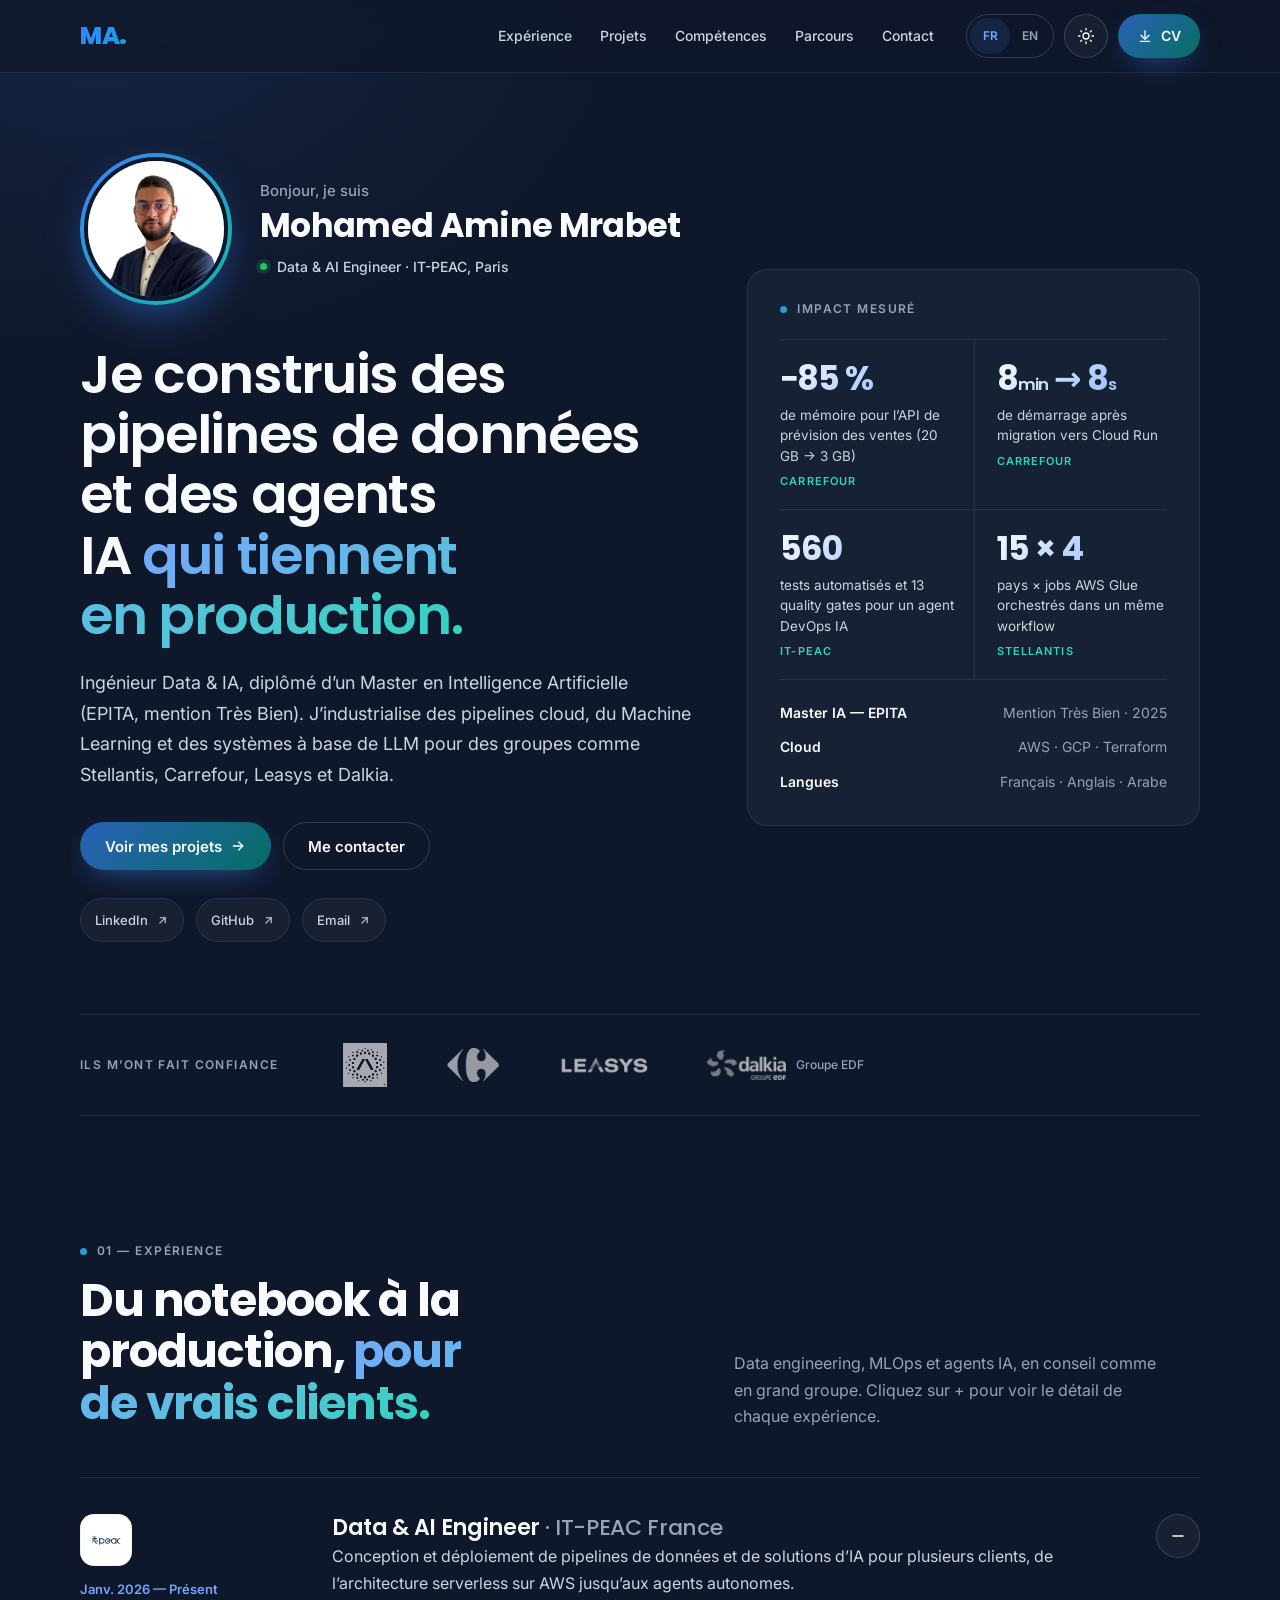
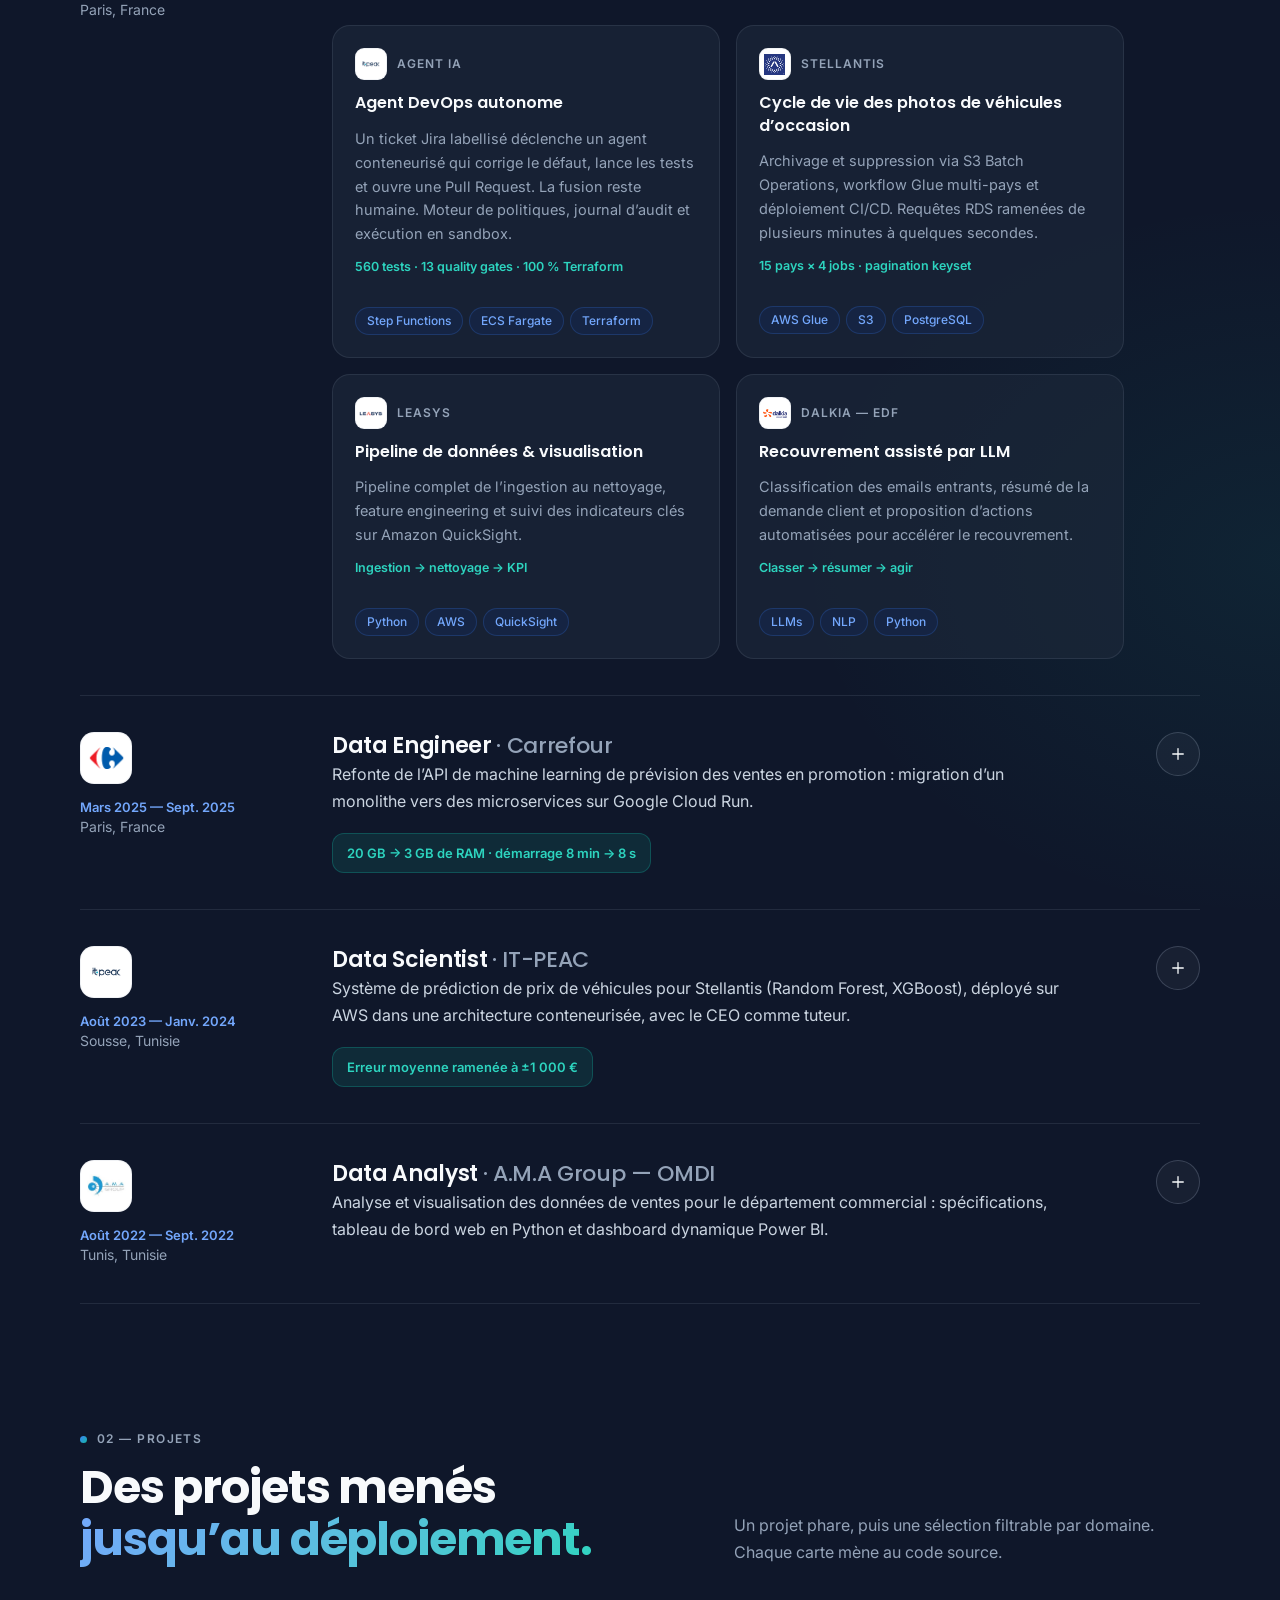
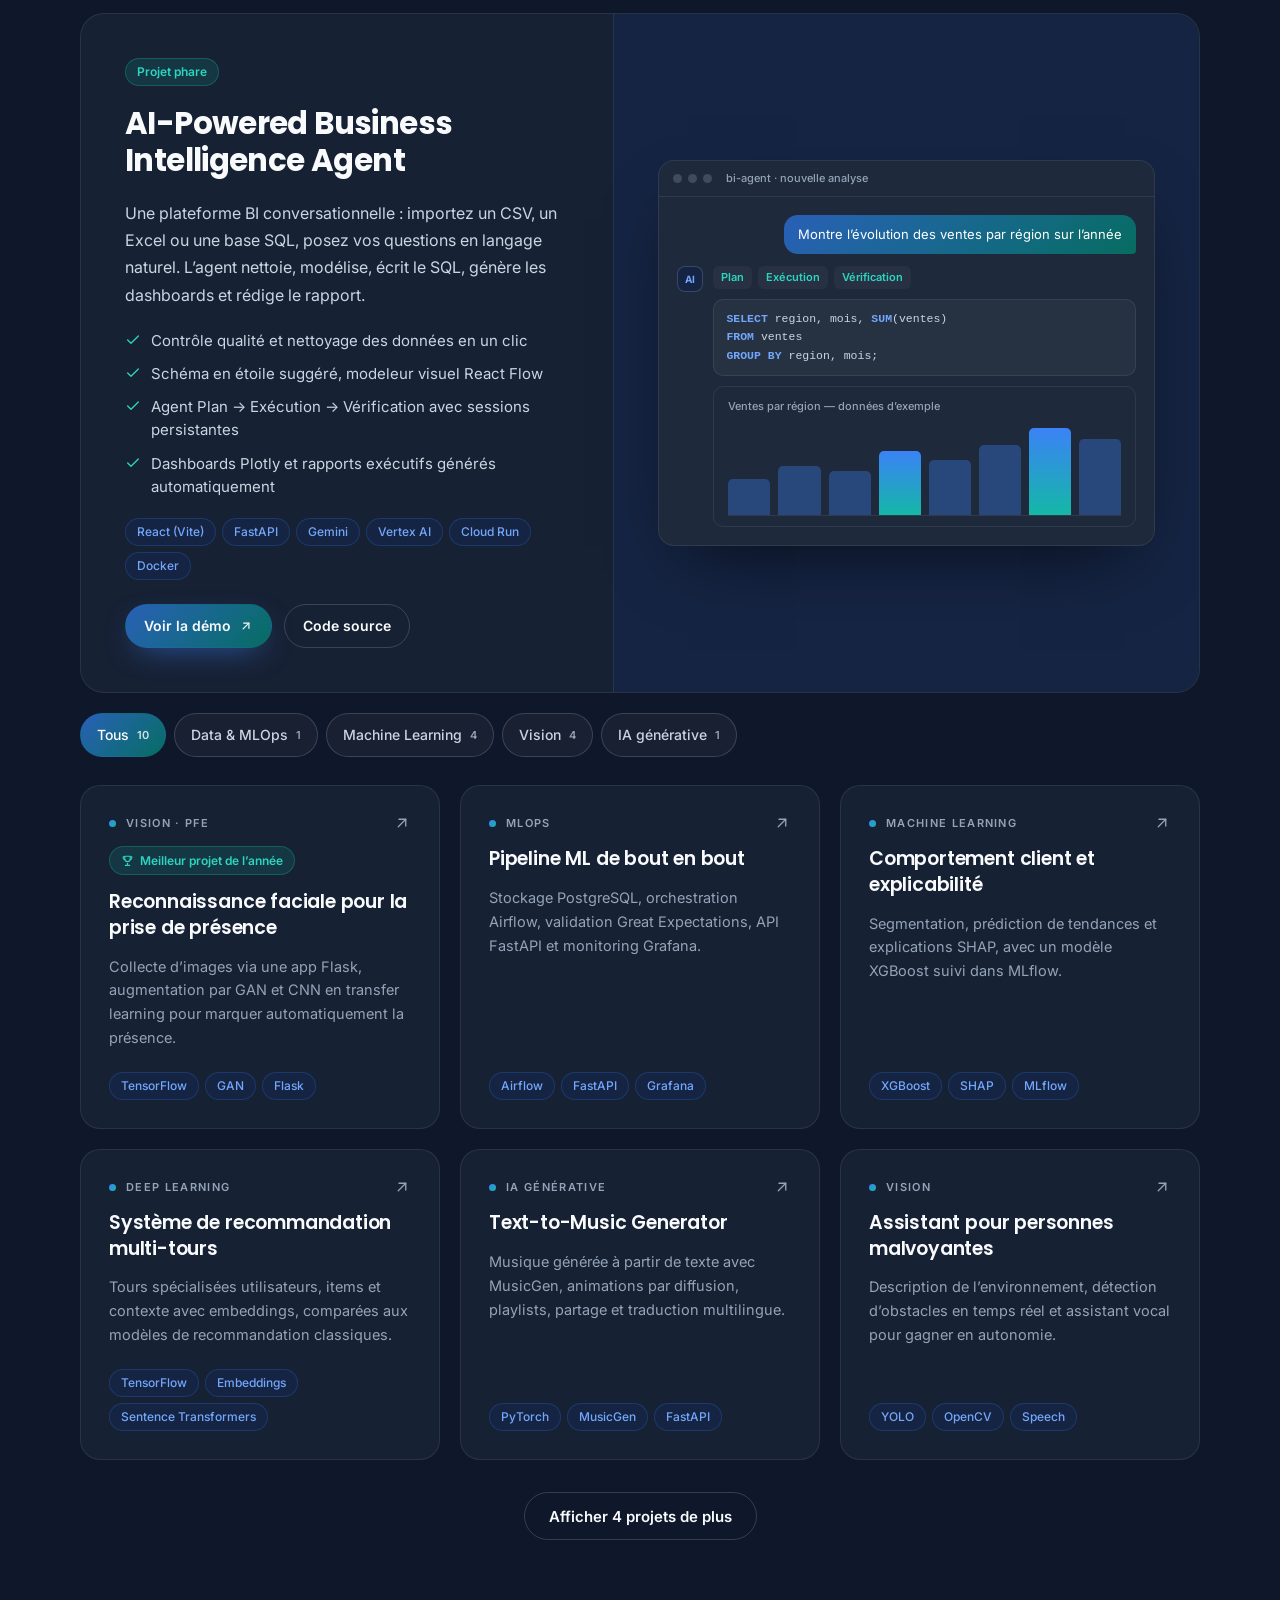
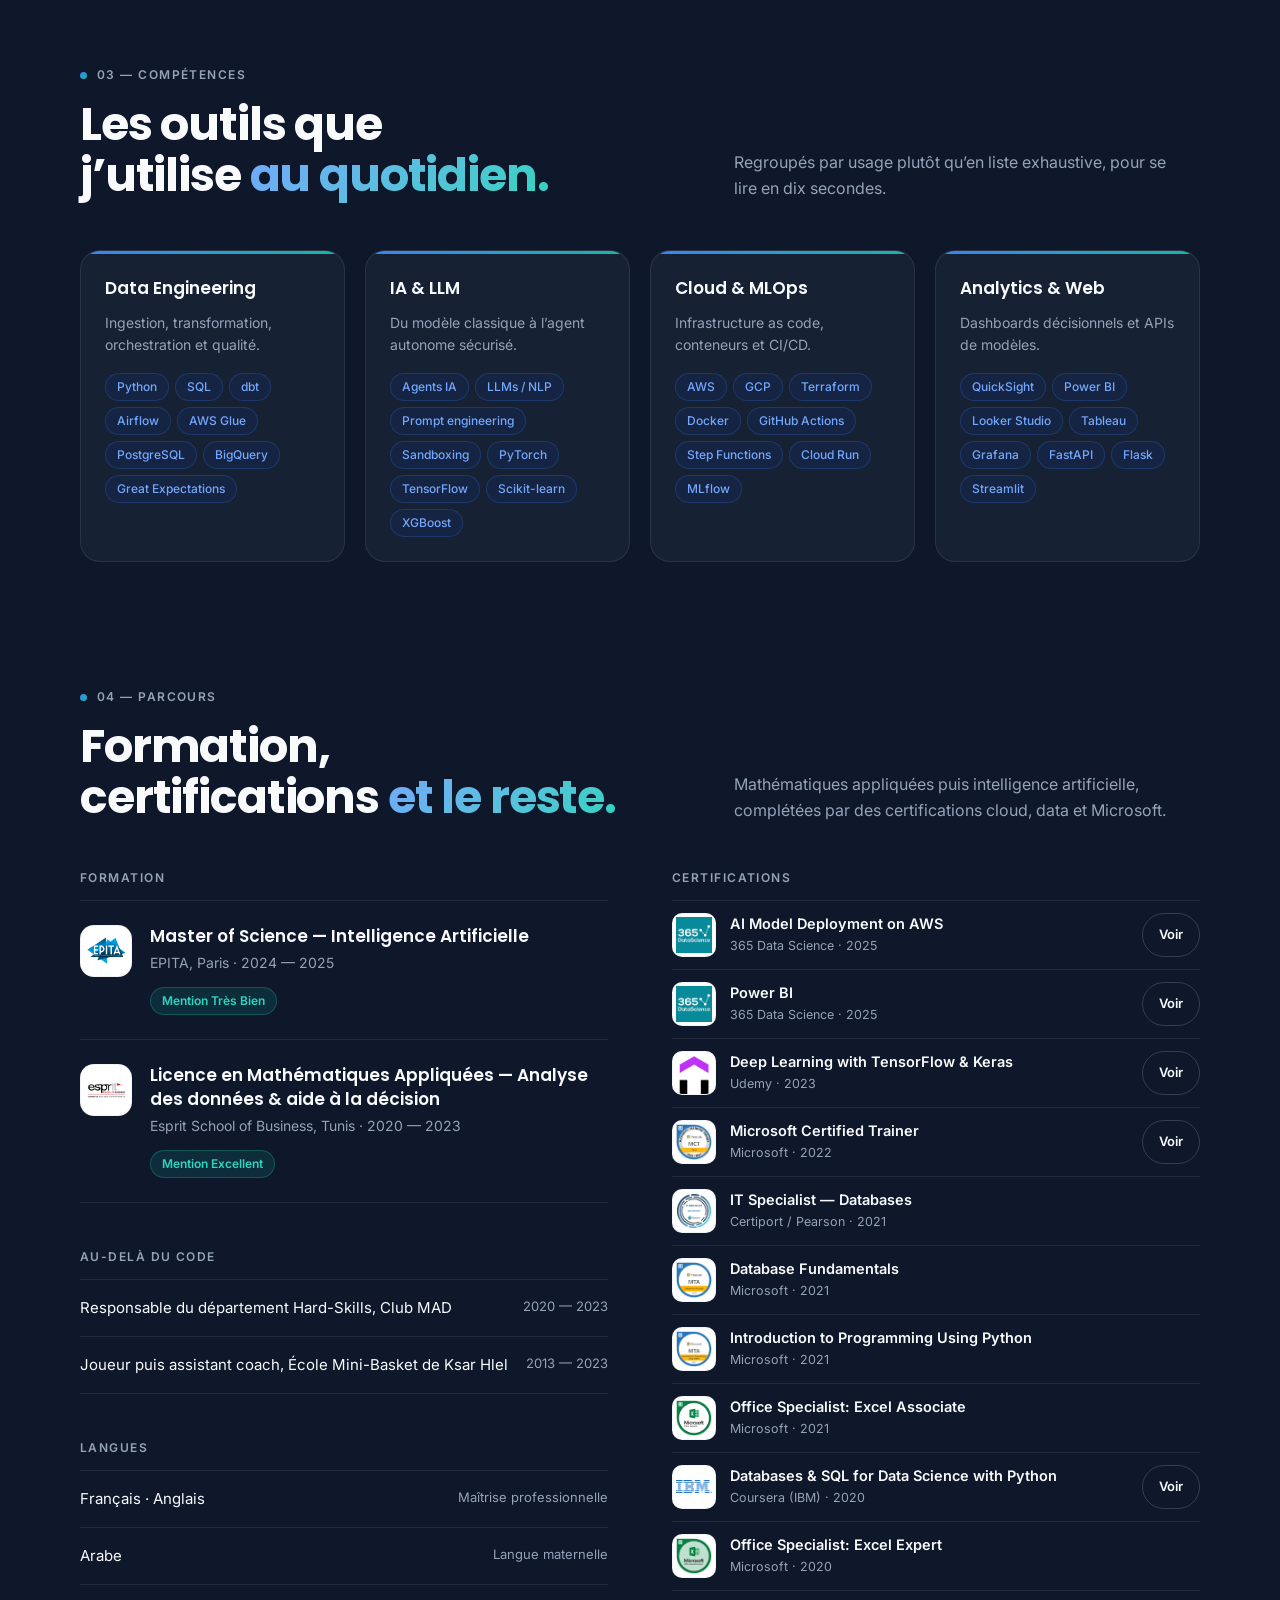
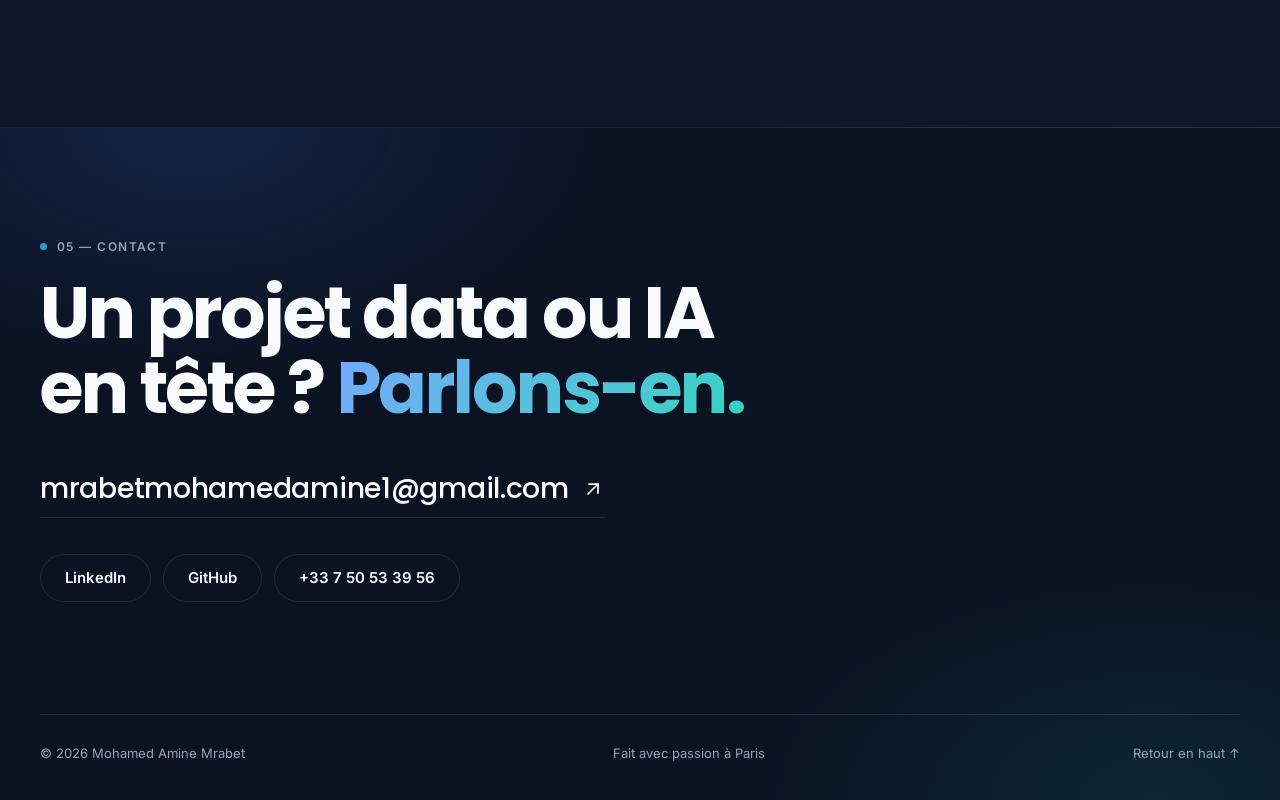
==== commit c1f8d00b: "Rebuild portfolio from the approved V2 design - styles.css: approved stylesheet verbatim, plus page-" ====
--- a/index.html
+++ b/index.html
@@ -1,1120 +1,535 @@
-<!DOCTYPE html>
-<html lang="en">
-
+<!doctype html>
+<html lang="fr">
 <head>
-    <meta charset="UTF-8">
-    <meta name="viewport" content="width=device-width, initial-scale=1.0">
-    <title>Mohamed Amine Mrabet - Data Scientist</title>
-
-    <!-- Google Fonts -->
-    <link rel="preconnect" href="https://fonts.googleapis.com">
-    <link rel="preconnect" href="https://fonts.gstatic.com" crossorigin>
-    <link
-        href="https://fonts.googleapis.com/css2?family=Inter:wght@300;400;500;600;700;800&family=Poppins:wght@300;400;500;600;700&display=swap"
-        rel="stylesheet">
-
-    <!-- Styles -->
-    <link rel="stylesheet" href="styles.css">
-
-    <!-- Icons -->
-    <link rel="stylesheet" href="https://cdnjs.cloudflare.com/ajax/libs/font-awesome/6.4.0/css/all.min.css">
-
-    <!-- AOS Animation Library -->
-    <link href="https://unpkg.com/aos@2.3.1/dist/aos.css" rel="stylesheet">
+<meta charset="utf-8">
+<meta name="viewport" content="width=device-width, initial-scale=1">
+<title>Mohamed Amine Mrabet — Data &amp; AI Engineer</title>
+<meta name="description" content="Mohamed Amine Mrabet, ingénieur Data &amp; IA, diplômé d’un Master en Intelligence Artificielle (EPITA, mention Très Bien). J’industrialise des pipelines cloud, du Machine Learning et des systèmes à base de LLM pour Stellantis, Carrefour, Leasys et Dalkia." data-i18n-content="meta.description">
+<meta name="theme-color" content="#0F172A">
+<script>
+/* Apply the saved theme/lang before first paint (no flash). */
+(function(){var t,l,d=document;try{t=localStorage.getItem('pf-theme');l=localStorage.getItem('pf-lang')}catch(e){}
+if(l==='en')d.documentElement.lang='en';
+if(t!=='light')return;
+var mo=new MutationObserver(function(){var r=d.getElementById('top');if(r){r.classList.remove('theme-dark');r.classList.add('theme-light');mo.disconnect()}});
+mo.observe(d.documentElement,{childList:true,subtree:true})})();
+</script>
+<link rel="preconnect" href="https://fonts.googleapis.com">
+<link rel="preconnect" href="https://fonts.gstatic.com" crossorigin>
+<link href="https://fonts.googleapis.com/css2?family=Inter:wght@400;500;600;700&amp;family=Poppins:wght@500;600;700;800&amp;display=swap" rel="stylesheet">
+<link rel="stylesheet" href="styles.css">
+<script src="script.js" defer></script>
 </head>
-
 <body>
-    <!-- Navigation -->
-    <nav class="navbar">
-        <div class="nav-content">
-            <div class="logo">MA.</div>
-            <ul class="nav-links">
-                <li><a href="#about">À propos</a></li>
-                <li><a href="#experience">Expérience</a></li>
-                <li><a href="#projects">Projets</a></li>
-                <li><a href="#skills">Compétences</a></li>
-                <li><a href="#certifications">Certifications</a></li>
-                <li><a href="#contact">Contact</a></li>
-            </ul>
-        </div>
-    </nav>
-
-    <!-- Hero Section -->
-    <header class="hero" id="about">
-        <div class="hero-content" data-aos="fade-up">
-            <div class="hero-text">
-                <span class="greeting">Bonjour, je suis</span>
-                <h1>Mohamed Amine Mrabet</h1>
-                <h2 class="typing-text">Data &amp; AI Engineer | Data Scientist | Data Engineer</h2>
-                <p class="hero-description">
-                    Spécialisé dans la transformation de données complexes en solutions intelligentes.
-                    Spécialisé en Machine Learning, MLOps et Cloud Computing.
-                </p>
-                <div class="hero-buttons">
-                    <a href="#contact" class="btn btn-primary">Me Contacter</a>
-                    <a href="#projects" class="btn btn-outline">Voir mes projets</a>
-                </div>
-
-                <div class="social-links hero-social">
-                    <a href="https://www.linkedin.com/in/mohamed-amine-mrabet/" target="_blank" aria-label="LinkedIn">
-                        <i class="fab fa-linkedin"></i>
-                    </a>
-                    <a href="https://github.com/AmineMrabet12" target="_blank" aria-label="Github">
-                        <i class="fab fa-github"></i>
-                    </a>
-                    <a href="mailto:mrabetmohamedamine1@gmail.com" aria-label="Email">
-                        <i class="fas fa-envelope"></i>
-                    </a>
-                </div>
-            </div>
-
-            <div class="hero-image-container" data-aos="fade-left">
-                <div class="image-wrapper">
-                    <img src="IMG_7163.jpeg" alt="Mohamed Amine Mrabet" class="profile-image">
-                    <div class="shape-blob"></div>
-                    <div class="shape-blob-2"></div>
-                </div>
-            </div>
-        </div>
-
-        <div class="scroll-down">
-            <a href="#experience">
-                <i class="fas fa-chevron-down"></i>
-            </a>
-        </div>
-    </header>
-
-    <!-- Main Content -->
-    <main class="main-content">
-
-        <!-- Education Section -->
-        <section id="education" class="education-section">
-            <h2 class="section-title" data-aos="fade-up">
-                <i class="fas fa-graduation-cap"></i> Formation
-            </h2>
-            <div class="projects-grid">
-
-                <div class="project-card glass-card" data-aos="fade-up">
-                    <div class="project-content">
-                        <div class="experience-header-with-logo">
-                            <img src="logo/EPITA School of Engineering and Computer Science_Logo.png" alt="EPITA"
-                                class="company-logo-small">
-                            <div>
-                                <h3>Master en Intelligence Artificielle</h3>
-                                <p class="company-name" style="color: var(--primary);">EPITA | 2024 - 2025</p>
-                            </div>
-                        </div>
-                        <p class="project-description">Master international en Sciences des Systèmes d'Intelligence
-                            Artificielle. <br><strong>Mention: Très Bien</strong></p>
-                        <p style="color: var(--text-muted); font-size: 0.9rem;">Paris, France</p>
-                    </div>
-                </div>
-
-                <div class="project-card glass-card" data-aos="fade-up" data-aos-delay="100">
-                    <div class="project-content">
-                        <div class="experience-header-with-logo">
-                            <img src="logo/ebs.png" alt="ESB" class="company-logo-small">
-                            <div>
-                                <h3>Licence en Mathématiques Appliquées</h3>
-                                <p class="company-name" style="color: var(--primary);">ESB | 2020 - 2023</p>
-                            </div>
-                        </div>
-                        <p class="project-description">Analyse des Données et Aide à la Décision. <br><strong>Mention:
-                                Excellent</strong></p>
-                        <p style="color: var(--text-muted); font-size: 0.9rem;">Tunis, Tunisie</p>
-                    </div>
-                </div>
-            </div>
-        </section>
-
-        <!-- AI-BI Agent Project Section -->
-        <section id="ai-bi-agent" class="pfe-section">
-            <h2 class="section-title" data-aos="fade-up">
-                <i class="fas fa-robot"></i> AI-Powered Business Intelligence Agent
-            </h2>
-            <div style="max-width: 1000px; margin: 0 auto;" data-aos="fade-up">
-                <div class="project-card glass-card" style="width: 100%; border-left: 4px solid var(--accent);">
-                    <div class="project-content">
-
-                        <div class="project-header">
-                            <h3 style="font-size: 1.8rem; margin-bottom: 0.5rem;">AI-Powered Business Intelligence Agent
-                            </h3>
-                            <p class="award-text" style="color: var(--accent); font-weight: 600; font-size: 1rem;"><i
-                                    class="fas fa-rocket"></i> Featured Project</p>
-                        </div>
-
-                        <div class="project-details">
-                            <h4 style="color: var(--text-secondary); margin-top: 1rem; margin-bottom: 0.5rem;"><i
-                                    class="fas fa-info-circle"></i> Project Overview</h4>
-                            <p style="text-align: justify; margin-bottom: 1.5rem;">
-                                A comprehensive, AI-driven Business Intelligence platform designed to democratize data
-                                analysis. This full-stack application enables users to transform raw data (CSV, Excel,
-                                SQL) into actionable insights through an intuitive, conversational interface. It
-                                leverages Google Gemini's advanced reasoning capabilities to automate complex data
-                                tasks—from cleaning and modeling to dashboard generation and report writing.
-                            </p>
-
-                            <h4 style="color: var(--text-secondary); margin-top: 1.5rem; margin-bottom: 0.5rem;"><i
-                                    class="fas fa-star"></i> Key Features</h4>
-                            <ul
-                                style="list-style-type: none; padding-left: 0; display: grid; grid-template-columns: repeat(auto-fit, minmax(300px, 1fr)); gap: 1rem;">
-                                <li style="background: rgba(255,255,255,0.03); padding: 1rem; border-radius: 8px;">
-                                    <strong><i class="fas fa-broom" style="color: var(--primary);"></i> Intelligent Data
-                                        Ingestion & Cleaning:</strong> Seamlessly upload files or connect to SQL. AI
-                                    automated quality checks (missing values, duplicates) and one-click cleaning fixes.
-                                </li>
-                                <li style="background: rgba(255,255,255,0.03); padding: 1rem; border-radius: 8px;">
-                                    <strong><i class="fas fa-project-diagram" style="color: var(--primary);"></i>
-                                        Advanced Data Modeling:</strong> Automatic relationship inference and Star
-                                    Schema suggestions. Interactive visual modeler using React Flow.
-                                </li>
-                                <li style="background: rgba(255,255,255,0.03); padding: 1rem; border-radius: 8px;">
-                                    <strong><i class="fas fa-comments" style="color: var(--primary);"></i> Natural
-                                        Language Analysis:</strong> Conversational BI queries (e.g., "Show sales
-                                    trends"). AI generates efficient SQL/Pandas code.
-                                </li>
-                                <li style="background: rgba(255,255,255,0.03); padding: 1rem; border-radius: 8px;">
-                                    <strong><i class="fas fa-chart-line" style="color: var(--primary);"></i> Dynamic
-                                        Dashboard Generation:</strong> Auto-creates relevant charts (Plotly) and
-                                    simplified KPI dashboards. Supports drilling down and multi-table views.
-                                </li>
-                                <li style="background: rgba(255,255,255,0.03); padding: 1rem; border-radius: 8px;">
-                                    <strong><i class="fas fa-file-alt" style="color: var(--primary);"></i> Automated
-                                        Reporting:</strong> Generates markdown-formatted executive summaries. AI
-                                    highlights key trends and anomalies automatically.
-                                </li>
-                            </ul>
-
-                            <h4 style="color: var(--text-secondary); margin-top: 1.5rem; margin-bottom: 0.5rem;"><i
-                                    class="fas fa-layer-group"></i> Architecture & Deployment</h4>
-                            <p style="margin-bottom: 1rem;">
-                                <strong>Agentic Workflow:</strong> Autonomous agent breaking down goals (Plan -> Execute
-                                -> Verify).<br>
-                                <strong>Stateful Sessions:</strong> Maintains context across analysis.<br>
-                                <strong>Cloud Native Infrastructure:</strong> Deployed on <strong>GCP</strong> using
-                                <strong>Cloud Run</strong> (separate frontend/backend containers), <strong>Vertex
-                                    AI</strong> for API management, and <strong>Cloud Storage</strong>.
-                            </p>
-
-                            <div class="tech-stack" style="margin-top: 1.5rem;">
-                                <span class="tech-tag"><i class="fab fa-react"></i> React (Vite)</span>
-                                <span class="tech-tag"><i class="fab fa-python"></i> FastAPI</span>
-                                <span class="tech-tag"><i class="fas fa-brain"></i> Google Gemini API</span>
-                                <span class="tech-tag"><i class="fab fa-google"></i> Google Cloud Platform</span>
-                                <span class="tech-tag"><i class="fas fa-cloud"></i> Cloud Run</span>
-                                <span class="tech-tag"><i class="fas fa-database"></i> Pandas/NumPy</span>
-                                <span class="tech-tag"><i class="fas fa-chart-bar"></i> Plotly.js</span>
-                                <span class="tech-tag"><i class="fas fa-project-diagram"></i> React Flow</span>
-                                <span class="tech-tag"><i class="fab fa-docker"></i> Docker</span>
-                            </div>
-                        </div>
-                    </div>
-                </div>
-            </div>
-        </section>
-
-        <!-- Experience Section -->
-        <section id="experience" class="experience-section">
-            <h2 class="section-title" data-aos="fade-up">
-                <i class="fas fa-briefcase"></i> Expérience Professionnelle
-            </h2>
-            <div class="timeline">
-
-                <!-- IT-PEAC France -->
-                <div class="timeline-item" data-aos="fade-up">
-                    <div class="timeline-dot"></div>
-                    <div class="timeline-content">
-                        <div class="experience-card glass-card">
-                            <span class="job-duration">Janv. 2026 – Présent</span>
-                            <div class="experience-header-with-logo">
-                                <img src="logo/ITPEAC.png" alt="IT-PEAC France" class="company-logo-small">
-                                <div>
-                                    <h3>Data &amp; AI Engineer</h3>
-                                    <span class="company-name">IT-PEAC France | Paris, France</span>
-                                </div>
-                            </div>
-                            <div class="job-description">
-                                <p>En tant que Data &amp; AI Engineer chez IT-PEAC France, je conçois et déploie des
-                                    pipelines de données et des solutions d'IA pour plusieurs clients.</p>
-                                <div class="sub-projects">
-                                    <div class="sub-project">
-                                        <h4><i class="fas fa-robot"></i> Agent DevOps autonome (IA)</h4>
-                                        <ul>
-                                            <li>Conception et déploiement d'un agent de développement autonome : un ticket Jira labellisé déclenche un agent conteneurisé qui corrige le défaut, exécute la suite de tests et ouvre une Pull Request, la fusion restant humaine</li>
-                                            <li>Architecture serverless événementielle sur AWS (API Gateway, SQS, Step Functions, ECS Fargate, RDS PostgreSQL), 100&nbsp;% provisionnée en Terraform (11 modules, 9 rôles IAM au moindre privilège, aucune action wildcard)</li>
-                                            <li>Mise en place d'un moteur de politiques (allowlist de dépôts, plafonds de dépenses, garde anti-doublon) et d'un journal d'audit append-only traçant coût, durée et résultat de chaque exécution</li>
-                                            <li>Sécurisation de l'exécution : sandbox en lecture seule, secrets isolés, protection contre les injections de prompt, 560 tests automatisés et 13 quality gates en CI</li>
-                                        </ul>
-                                    </div>
-                                    <div class="sub-project">
-                                        <h4><img src="logo/stellantis.svg" alt="Stellantis" class="client-logo client-logo-square"> Pipeline de gestion des photos (Stellantis)</h4>
-                                        <ul>
-                                            <li>Industrialisation du cycle de vie des photos de véhicules d'occasion : génération de manifestes, archivage et suppression via S3 Batch Operations (PutObjectTagging) et réconciliation par S3 Inventory</li>
-                                            <li>Orchestration d'un workflow AWS Glue multi-pays (15 pays × 4 jobs) avec déclencheurs conditionnels, gestion des exécutions concurrentes et déploiement automatisé via GitHub Actions (CI/CD)</li>
-                                            <li>Optimisation des requêtes RDS PostgreSQL : passage d'une pagination OFFSET à une pagination par keyset et création d'index dédiés, temps de réponse ramené de plusieurs minutes à quelques secondes</li>
-                                        </ul>
-                                    </div>
-                                    <div class="sub-project">
-                                        <h4><img src="logo/leasys.png" alt="Leasys" class="client-logo"> Pipeline de données &amp; Visualisation (Leasys)</h4>
-                                        <ul>
-                                            <li>Conception et mise en place d'un pipeline de données complet, de l'ingestion au nettoyage des données</li>
-                                            <li>Feature engineering et préparation des données pour les analyses métier</li>
-                                            <li>Visualisation des indicateurs clés sur Amazon QuickSight pour le suivi opérationnel et décisionnel</li>
-                                        </ul>
-                                    </div>
-                                    <div class="sub-project">
-                                        <h4><img src="logo/dalkia.webp" alt="Dalkia - Groupe EDF" class="client-logo"> Système de recouvrement email (Dalkia – EDF)</h4>
-                                        <ul>
-                                            <li>Classification automatique des emails entrants selon leur typologie</li>
-                                            <li>Analyse et résumé du contenu de chaque email pour identifier la demande du client</li>
-                                            <li>Proposition d'actions automatisées à l'utilisateur en fonction de la requête détectée, accélérant le traitement et le recouvrement</li>
-                                        </ul>
-                                    </div>
-                                </div>
-                                <div class="tech-stack">
-                                    <span class="tech-tag">Python</span>
-                                    <span class="tech-tag">SQL</span>
-                                    <span class="tech-tag">AWS</span>
-                                    <span class="tech-tag">S3</span>
-                                    <span class="tech-tag">Glue</span>
-                                    <span class="tech-tag">Step Functions</span>
-                                    <span class="tech-tag">ECS Fargate</span>
-                                    <span class="tech-tag">Lambda</span>
-                                    <span class="tech-tag">RDS</span>
-                                    <span class="tech-tag">QuickSight</span>
-                                    <span class="tech-tag">Terraform</span>
-                                    <span class="tech-tag">Docker</span>
-                                    <span class="tech-tag">GitHub Actions</span>
-                                    <span class="tech-tag">LLMs / NLP</span>
-                                    <span class="tech-tag">Agents IA</span>
-                                    <span class="tech-tag">PostgreSQL</span>
-                                    <span class="tech-tag">Scikit-learn</span>
-                                    <span class="tech-tag">Pandas</span>
-                                    <span class="tech-tag">Git</span>
-                                </div>
-                            </div>
-                        </div>
-                    </div>
-                </div>
-
-                <!-- Carrefour -->
-                <div class="timeline-item" data-aos="fade-up">
-                    <div class="timeline-dot"></div>
-                    <div class="timeline-content">
-                        <div class="experience-card glass-card">
-                            <span class="job-duration">Mars 2025 – Sept. 2025</span>
-                            <div class="experience-header-with-logo">
-                                <img src="logo/Emblema-Carrefour.png" alt="Carrefour" class="company-logo-small">
-                                <div>
-                                    <h3>Data Engineer</h3>
-                                    <span class="company-name">Carrefour | Paris, France</span>
-                                </div>
-                            </div>
-                            <div class="job-description">
-                                <p>Refonte de l'API de machine learning de la prédiction des ventes en promotions, afin
-                                    de migrer d'une architecture monolithique vers une architecture microservices sur
-                                    Google Cloud Run.</p>
-                                <ul>
-                                    <li>Mise en place de pipelines de données automatisés pour l'ingestion</li>
-                                    <li>Transformation (via DBT et Airflow) et l'analyse des performances des modèles
-                                        dans BigQuery</li>
-                                    <li>Création de tableaux de bord interactifs dans Looker Studio pour le suivi des
-                                        métriques clés et des tendances de vente</li>
-                                </ul>
-                                <div class="result">
-                                    <strong>Résultat :</strong> Optimisation de 20GB de RAM et 8min de démarrage à 3GB
-                                    et 8s.
-                                </div>
-                                <div class="tech-stack">
-                                    <span class="tech-tag">Python</span>
-                                    <span class="tech-tag">SQL</span>
-                                    <span class="tech-tag">UV</span>
-                                    <span class="tech-tag">Ruff</span>
-                                    <span class="tech-tag">Scikit‑learn</span>
-                                    <span class="tech-tag">GCP</span>
-                                    <span class="tech-tag">DBT</span>
-                                    <span class="tech-tag">Airflow</span>
-                                    <span class="tech-tag">BigQuery</span>
-                                    <span class="tech-tag">Looker Studio</span>
-                                    <span class="tech-tag">Docker</span>
-                                    <span class="tech-tag">Git</span>
-                                    <span class="tech-tag">Locust</span>
-                                    <span class="tech-tag">Swagger</span>
-                                </div>
-                            </div>
-                        </div>
-                    </div>
-                </div>
-
-                <!-- IT-PEAC -->
-                <div class="timeline-item" data-aos="fade-up">
-                    <div class="timeline-dot"></div>
-                    <div class="timeline-content">
-                        <div class="experience-card glass-card">
-                            <span class="job-duration">Août 2023 – Janv. 2024</span>
-                            <div class="experience-header-with-logo">
-                                <img src="logo/ITPEAC.png" alt="IT-PEAC" class="company-logo-small">
-                                <div>
-                                    <h3>Data Scientist</h3>
-                                    <span class="company-name">IT-PEAC | Sousse, Tunisie</span>
-                                </div>
-                            </div>
-                            <div class="job-description">
-                                <p>Développement d'un système, pour notre client <strong>Stellantis</strong>, de prédiction de
-                                    prix de voitures utilisant des algorithmes de régression avancés (Random Forest,
-                                    XGBoost, Linear Regression) déployé sur AWS avec une architecture containerisée.</p>
-                                <ul>
-                                    <li>Conception d'un pipeline de données automatisé pour la collecte, la préparation
-                                        et l'entraînement des modèles</li>
-                                    <li>Collaboration directe avec le <strong>CEO</strong>, qui a assuré un rôle de
-                                        <strong>tuteur</strong> tout au long du projet, avec des échanges réguliers sur
-                                        les choix techniques et stratégiques</li>
-                                    <li>Intégration des analyses exploratoires et le suivi des performances dans Amazon
-                                        QuickSight</li>
-                                    <li>Mise en place d'une génération de prédictions en temps réel pour les tableaux de
-                                        bord décisionnels et l'aide à la tarification</li>
-                                </ul>
-                                <div class="result">
-                                    <strong>Résultat :</strong> amélioration des performances du modèle avec une marge
-                                    d’erreur moyenne de ±1 000 €.
-                                </div>
-                                <div class="tech-stack">
-                                    <span class="tech-tag">TensorFlow</span>
-                                    <span class="tech-tag">Scikit-learn</span>
-                                    <span class="tech-tag">AWS</span>
-                                    <span class="tech-tag">QuickSight</span>
-                                    <span class="tech-tag">Tableau</span>
-                                    <span class="tech-tag">Docker</span>
-                                    <span class="tech-tag">Flask</span>
-                                    <span class="tech-tag">XGBoost</span>
-                                    <span class="tech-tag">Git</span>
-                                </div>
-                            </div>
-                        </div>
-                    </div>
-                </div>
-
-                <!-- A.M.A Group -->
-                <div class="timeline-item" data-aos="fade-up">
-                    <div class="timeline-dot"></div>
-                    <div class="timeline-content">
-                        <div class="experience-card glass-card">
-                            <span class="job-duration">Août 2022 – Sept. 2022</span>
-                            <div class="experience-header-with-logo">
-                                <img src="logo/amagroup_qualityfirst_safetybefore_logo.jpeg" alt="A.M.A Group"
-                                    class="company-logo-small">
-                                <div>
-                                    <h3>Data Analyst</h3>
-                                    <span class="company-name">A.M.A Group - OMDI | Tunis, Tunisie</span>
-                                </div>
-                            </div>
-                            <div class="job-description">
-                                <p>Réalisé pour le département commercial afin d'analyser et de visualiser les données
-                                    de ventes.</p>
-                                <ul>
-                                    <li>Développement de spécifications</li>
-                                    <li>Création d'un tableau de bord web statique avec Python</li>
-                                    <li>Création d'un tableau de bord dynamique avec Power BI</li>
-                                </ul>
-                                <div class="tech-stack">
-                                    <span class="tech-tag">Python</span>
-                                    <span class="tech-tag">Power BI</span>
-                                    <span class="tech-tag">Seaborn</span>
-                                    <span class="tech-tag">Plotly</span>
-                                </div>
-                            </div>
-                        </div>
-                    </div>
-                </div>
-
-            </div>
-        </section>
-
-        <!-- PFE Section -->
-        <section id="pfe-project" class="pfe-section">
-            <h2 class="section-title" data-aos="fade-up">
-                <i class="fas fa-star"></i> Projet de Fin d'Études
-            </h2>
-            <div class="projects-grid" style="grid-template-columns: 1fr; max-width: 900px; margin: 0 auto;">
-                <!-- Single column, centered, limited width -->
-                <div class="project-card glass-card" data-aos="fade-up">
-                    <div class="project-content">
-                        <div class="experience-header-with-logo">
-                            <img src="logo/ebs.png" alt="ESB" class="company-logo-small">
-                            <div>
-                                <h3 style="font-size: 1.4rem;">Système de détection de présence par reconnaissance
-                                    faciale (PFE)</h3>
-                                <div
-                                    style="font-size: 0.9rem; color: var(--accent); margin-top: 5px; font-weight: 500; display: flex; align-items: center; gap: 5px;">
-                                    <i class="fas fa-trophy"></i> Titre : Meilleur projet de l'année
-                                </div>
-                            </div>
-                        </div>
-                        <p class="project-description" style="margin-top: 1rem;">Développement d'un système complet de
-                            reconnaissance faciale pour
-                            l'automatisation de la prise de présence des étudiants, intégrant des technologies
-                            d'intelligence artificielle avancées et une interface web interactive.</p>
-                        <ul>
-                            <li>Création d'une application web pour les étudiants pour collecter leurs images faciales
-                                en utilisant Flask, HTML et CSS</li>
-                            <li>Création d'un modèle GAN pour l'augmentation et la variation des données faciales</li>
-                            <li>Création d'un modèle CNN et Transfer‑Learning en utilisant Keras et TensorFlow pour
-                                reconnaître les étudiants et marquer la présence</li>
-                        </ul>
-                        <div class="project-tech">
-                            <span class="tech-tag">TensorFlow</span>
-                            <span class="tech-tag">Scikit‑learn</span>
-                            <span class="tech-tag">YOLO</span>
-                            <span class="tech-tag">CNN</span>
-                            <span class="tech-tag">GAN</span>
-                            <span class="tech-tag">Git</span>
-                            <span class="tech-tag">HTML</span>
-                            <span class="tech-tag">Flask</span>
-                        </div>
-                    </div>
-                </div>
-            </div>
-        </section>
-
-        <!-- Skills Section -->
-        <section id="skills" class="skills-section">
-            <h2 class="section-title" data-aos="fade-up">
-                <i class="fas fa-brain"></i> Compétences
-            </h2>
-            <div class="skills-grid">
-
-                <div class="skill-category" data-aos="fade-up">
-                    <div class="skill-icon"><i class="fas fa-terminal"></i></div>
-                    <h3>Programmation</h3>
-                    <p class="skill-list">Python, R, HTML/CSS, SQL</p>
-                </div>
-
-                <div class="skill-category" data-aos="fade-up" data-aos-delay="100">
-                    <div class="skill-icon"><i class="fas fa-cloud"></i></div>
-                    <h3>Plateformes Cloud</h3>
-                    <p class="skill-list">GCP (Cloud Run, Compute Engine, GCS, BigQuery, Looker), AWS (EC2, ECS, ECS
-                        Fargate, ECR, S3, IAM, RDS, SageMaker, VPC, Glue, Lambda, Step Functions, API Gateway, SQS,
-                        QuickSight)</p>
-                </div>
-
-                <div class="skill-category" data-aos="fade-up" data-aos-delay="200">
-                    <div class="skill-icon"><i class="fas fa-cogs"></i></div>
-                    <h3>MLOps & Orchestration</h3>
-                    <p class="skill-list">MLflow, Apache Airflow, Locust</p>
-                </div>
-
-                <div class="skill-category" data-aos="fade-up" data-aos-delay="300">
-                    <div class="skill-icon"><i class="fas fa-layer-group"></i></div>
-                    <h3>Infrastructure as Code & CI/CD</h3>
-                    <p class="skill-list">Terraform, GitHub Actions, UV, Ruff</p>
-                </div>
-
-                <div class="skill-category" data-aos="fade-up" data-aos-delay="400">
-                    <div class="skill-icon"><i class="fas fa-robot"></i></div>
-                    <h3>LLMs & Agents IA</h3>
-                    <p class="skill-list">LLMs / NLP, Agents IA, Prompt Engineering, Sécurité des agents (sandboxing,
-                        anti prompt-injection)</p>
-                </div>
-
-                <div class="skill-category" data-aos="fade-up">
-                    <div class="skill-icon"><i class="fas fa-brain"></i></div>
-                    <h3>Bibliothèques d'IA</h3>
-                    <p class="skill-list">Tensorflow, PyTorch, Keras, Scikit‑learn, XGBoost, Pandas, NumPy</p>
-                </div>
-
-                <div class="skill-category" data-aos="fade-up" data-aos-delay="100">
-                    <div class="skill-icon"><i class="fas fa-database"></i></div>
-                    <h3>Data Engineering</h3>
-                    <p class="skill-list">DBT, Apache Airflow, Great‑Expectations, AWS Glue, S3 Batch Operations, PostgreSQL</p>
-                </div>
-
-                <div class="skill-category" data-aos="fade-up" data-aos-delay="200">
-                    <div class="skill-icon"><i class="fas fa-chart-bar"></i></div>
-                    <h3>Surveillance & Visualisation</h3>
-                    <p class="skill-list">Grafana, Power BI, Tableau, Amazon QuickSight, Looker Studio, SHAP, Matplotlib, Seaborn</p>
-                </div>
-
-                <div class="skill-category" data-aos="fade-up" data-aos-delay="300">
-                    <div class="skill-icon"><i class="fas fa-globe"></i></div>
-                    <h3>Développement Web</h3>
-                    <p class="skill-list">Flask, FastAPI, Streamlit, Selenium, Request‑HTML, Beautiful‑soup, Swagger</p>
-                </div>
-                <div class="skill-category" data-aos="fade-up" data-aos-delay="400">
-                    <div class="skill-icon"><i class="fas fa-box"></i></div>
-                    <h3>Conteneurisation</h3>
-                    <p class="skill-list">Docker, Docker‑Compose</p>
-                </div>
-                <div class="skill-category" data-aos="fade-up" data-aos-delay="500">
-                    <div class="skill-icon"><i class="fas fa-code-branch"></i></div>
-                    <h3>Contrôle de Version</h3>
-                    <p class="skill-list">Git</p>
-                </div>
-
-            </div>
-        </section>
-
-        <!-- Certifications Section -->
-        <section id="certifications" class="certifications-section">
-            <h2 class="section-title" data-aos="fade-up">
-                <i class="fas fa-certificate"></i> Certifications
-            </h2>
-            <div class="projects-grid">
-                <!-- AI Model deployment on AWS -->
-                <div class="project-card glass-card" data-aos="fade-up">
-                    <div class="project-content">
-                        <div class="experience-header-with-logo">
-                            <img src="Badges/365-data-science.png" alt="365DataScience" class="company-logo-small">
-                            <div>
-                                <h3>AI Model deployment on AWS</h3>
-                                <p class="project-description">365DataScience (2025)</p>
-                            </div>
-                        </div>
-                        <div class="eye-icon-btn" onclick="openCertPreview('certifs/CC-23F2A2B30E.pdf')">
-                            <i class="fas fa-eye"></i>
-                        </div>
-                    </div>
-                </div>
-
-                <!-- Power BI -->
-                <div class="project-card glass-card" data-aos="fade-up">
-                    <div class="project-content">
-                        <div class="experience-header-with-logo">
-                            <img src="Badges/365-data-science.png" alt="365DataScience" class="company-logo-small">
-                            <div>
-                                <h3>Power BI</h3>
-                                <p class="project-description">365DataScience (2025)</p>
-                            </div>
-                        </div>
-                        <div class="eye-icon-btn" onclick="openCertPreview('certifs/CC-E099A50CAC.pdf')">
-                            <i class="fas fa-eye"></i>
-                        </div>
-                    </div>
-                </div>
-                <!-- Deep Learning -->
-                <div class="project-card glass-card" data-aos="fade-up">
-                    <div class="project-content">
-                        <div class="experience-header-with-logo">
-                            <img src="Badges/Udemy-Logo.png" alt="Udemy" class="company-logo-small">
-                            <div>
-                                <h3>Deep Learning with TensorFlow and Keras</h3>
-                                <p class="project-description">Udemy (2023)</p>
-                            </div>
-                        </div>
-                        <div class="eye-icon-btn" onclick="openCertPreview('certifs/Udemy Deep Learning.pdf')">
-                            <i class="fas fa-eye"></i>
-                        </div>
-                    </div>
-                </div>
-                <!-- Databases and SQL -->
-                <div class="project-card glass-card" data-aos="fade-up">
-                    <div class="project-content">
-                        <div class="experience-header-with-logo">
-                            <img src="Badges/IBM_logo.svg.png" alt="Coursera" class="company-logo-small">
-                            <div>
-                                <h3>Databases and SQL for Data Science with Python</h3>
-                                <p class="project-description">Coursera (2020)</p>
-                            </div>
-                        </div>
-                        <div class="eye-icon-btn" onclick="openCertPreview('certifs/IBM-Python-SQL.pdf')">
-                            <i class="fas fa-eye"></i>
-                        </div>
-                    </div>
-                </div>
-                <!-- Microsoft Certified Trainer -->
-                <div class="project-card glass-card" data-aos="fade-up">
-                    <div class="project-content">
-                        <div class="experience-header-with-logo">
-                            <img src="Badges/MCT-Microsoft_Certified_Trainer.png" alt="Microsoft"
-                                class="company-logo-small">
-                            <div>
-                                <h3>Microsoft Certified Trainer</h3>
-                                <p class="project-description">Microsoft (2022)</p>
-                            </div>
-                        </div>
-                        <div class="eye-icon-btn" onclick="openCertPreview('certifs/MCT.pdf')">
-                            <i class="fas fa-eye"></i>
-                        </div>
-                    </div>
-                </div>
-                <!-- Database Fundamentals -->
-                <div class="project-card glass-card" data-aos="fade-up">
-                    <div class="project-content">
-                        <div class="experience-header-with-logo">
-                            <img src="Badges/MTA-Database_Fundamentals-600x600.png" alt="Microsoft"
-                                class="company-logo-small">
-                            <div>
-                                <h3>Database Fundamentals</h3>
-                                <p class="project-description">Microsoft (2021)</p>
-                            </div>
-                        </div>
-                    </div>
-                </div>
-                <!-- Introduction to Programming Using Python -->
-                <div class="project-card glass-card" data-aos="fade-up">
-                    <div class="project-content">
-                        <div class="experience-header-with-logo">
-                            <img src="Badges/MTA-Introduction_to_Programming_Using_Python-600x600.png" alt="Microsoft"
-                                class="company-logo-small">
-                            <div>
-                                <h3>Introduction to Programming Using Python</h3>
-                                <p class="project-description">Microsoft (2021)</p>
-                            </div>
-                        </div>
-                    </div>
-                </div>
-                <!-- Microsoft Office Specialist: Excel Associate -->
-                <div class="project-card glass-card" data-aos="fade-up">
-                    <div class="project-content">
-                        <div class="experience-header-with-logo">
-                            <img src="Badges/MOS_Excel.png" alt="Microsoft" class="company-logo-small">
-                            <div>
-                                <h3>Microsoft Office Specialist: Excel Associate</h3>
-                                <p class="project-description">Microsoft (2021)</p>
-                            </div>
-                        </div>
-                    </div>
-                </div>
-                <!-- Microsoft Office Specialist: Excel Expert -->
-                <div class="project-card glass-card" data-aos="fade-up">
-                    <div class="project-content">
-                        <div class="experience-header-with-logo">
-                            <img src="Badges/MOS_Excel_Expert6.png" alt="Microsoft" class="company-logo-small">
-                            <div>
-                                <h3>Microsoft Office Specialist: Excel Expert</h3>
-                                <p class="project-description">Microsoft (2020)</p>
-                            </div>
-                        </div>
-                    </div>
-                </div>
-                <!-- IT Specialist - Databases -->
-                <div class="project-card glass-card" data-aos="fade-up">
-                    <div class="project-content">
-                        <div class="experience-header-with-logo">
-                            <img src="Badges/MicrosoftTeams-image__5_.png" alt="Certiport" class="company-logo-small">
-                            <div>
-                                <h3>IT Specialist - Databases</h3>
-                                <p class="project-description">Certiport/Pearson (2021)</p>
-                            </div>
-                        </div>
-                    </div>
-                </div>
-            </div>
-        </section>
-
-        <!-- Projects Section -->
-        <section id="projects" class="projects-section">
-            <h2 class="section-title" data-aos="fade-up">
-                <i class="fas fa-code"></i> Autres Projets Réalisés
-            </h2>
-            <div class="projects-grid">
-
-                <!-- ML Engineering -->
-                <div class="project-card glass-card" data-aos="fade-up" data-aos-delay="100">
-                    <div class="project-content">
-                        <div class="project-title">
-                            <h3>ML Engineering</h3>
-                            <div class="project-links">
-                                <a href="https://github.com/AmineMrabet12/DSP-Project" target="_blank"><i
-                                        class="fab fa-github"></i></a>
-                            </div>
-                        </div>
-                        <p class="project-description">Projet d'ingénierie de données scientifiques avec pipeline
-                            complet de ML Engineering.</p>
-                        <ul>
-                            <li>Développement d'un pipeline de données robuste avec PostgreSQL pour le stockage et la
-                                gestion des datasets</li>
-                            <li>Orchestration des workflows ML avec Apache Airflow pour l'automatisation des processus
-                            </li>
-                            <li>Implémentation de la validation des données avec Great Expectations pour assurer la
-                                qualité</li>
-                            <li>Création d'API REST avec FastAPI pour l'exposition des modèles de machine learning</li>
-                            <li>Monitoring et visualisation des performances en temps réel avec Grafana</li>
-                            <li>Pipeline de preprocessing et feature engineering avec Scikit-learn</li>
-                        </ul>
-                        <div class="project-tech">
-                            <span class="tech-tag">Python</span>
-                            <span class="tech-tag">Scikit‑learn</span>
-                            <span class="tech-tag">PostgreSQL</span>
-                            <span class="tech-tag">Airflow</span>
-                            <span class="tech-tag">Great‑Expectations</span>
-                            <span class="tech-tag">FastAPI</span>
-                            <span class="tech-tag">Grafana</span>
-                        </div>
-                    </div>
-                </div>
-
-                <!-- Analyse du Comportement des Clients -->
-                <div class="project-card glass-card" data-aos="fade-up">
-                    <div class="project-content">
-                        <div class="project-title">
-                            <h3>Analyse du Comportement des Clients</h3>
-                            <div class="project-links">
-                                <a href="https://github.com/AmineMrabet12/AI-Meth" target="_blank"><i
-                                        class="fab fa-github"></i></a>
-                            </div>
-                        </div>
-                        <p class="project-description">Projet d'analyse approfondie du comportement des clients
-                            utilisant des méthodes d'IA avancées.</p>
-                        <ul>
-                            <li>Développement d'un pipeline complet de machine learning pour l'identification de
-                                patterns comportementaux</li>
-                            <li>Segmentation client et prédiction de tendances</li>
-                            <li>Implémentation de techniques d'explicabilité avec SHAP pour comprendre les facteurs
-                                influençant les décisions clients</li>
-                            <li>Déploiement d'un modèle XGBoost optimisé avec suivi des performances via MLflow</li>
-                            <li>Documentation automatique avec Sphinx</li>
-                        </ul>
-                        <div class="project-tech">
-                            <span class="tech-tag">Python</span>
-                            <span class="tech-tag">Scikit‑learn</span>
-                            <span class="tech-tag">SHAP</span>
-                            <span class="tech-tag">MLflow</span>
-                            <span class="tech-tag">XGBoost</span>
-                            <span class="tech-tag">Sphinx</span>
-                        </div>
-                    </div>
-                </div>
-
-                <!-- Prédiction des Prix des Maisons -->
-                <div class="project-card glass-card" data-aos="fade-up" data-aos-delay="200">
-                    <div class="project-content">
-                        <div class="project-title">
-                            <h3>Prédiction des Prix des Maisons</h3>
-                            <div class="project-links">
-                                <a href="https://github.com/AmineMrabet12/dsp-amine-mrabet" target="_blank"><i
-                                        class="fab fa-github"></i></a>
-                            </div>
-                        </div>
-                        <p class="project-description">Projet de prédiction immobilière avec pipeline complet de machine
-                            learning.</p>
-                        <ul>
-                            <li>Analyse exploratoire des données immobilières avec visualisations avancées</li>
-                            <li>Feature engineering et preprocessing des données de propriétés</li>
-                            <li>Développement de modèles de prédiction avec XGBoost et Scikit-learn</li>
-                            <li>Optimisation des hyperparamètres et validation croisée</li>
-                            <li>Évaluation des performances avec métriques de régression</li>
-                            <li>Pipeline de déploiement pour la prédiction en temps réel</li>
-                        </ul>
-                        <div class="project-tech">
-                            <span class="tech-tag">Python</span>
-                            <span class="tech-tag">XGBoost</span>
-                            <span class="tech-tag">Scikit‑learn</span>
-                            <span class="tech-tag">Matplotlib</span>
-                        </div>
-                    </div>
-                </div>
-
-                <!-- Modèle Multi‑Tours -->
-                <div class="project-card glass-card" data-aos="fade-up" data-aos-delay="100">
-                    <div class="project-content">
-                        <div class="project-title">
-                            <h3>Modèle Multi‑Tours (système de recommandation)</h3>
-                            <div class="project-links">
-                                <a href="https://github.com/AmineMrabet12/Multi-Tower-Model" target="_blank"><i
-                                        class="fab fa-github"></i></a>
-                            </div>
-                        </div>
-                        <p class="project-description">Projet de système de recommandation utilisant l'architecture
-                            Multi-Tower Model.</p>
-                        <ul>
-                            <li>Développement d'une architecture multi-tours pour la recommandation personnalisée</li>
-                            <li>Implémentation de modèles de deep learning avec TensorFlow/Keras</li>
-                            <li>Création de tours spécialisées pour différents types de données (utilisateurs, items,
-                                context)</li>
-                            <li>Intégration de techniques de représentation d'apprentissage (embeddings)</li>
-                            <li>Optimisation des performances avec des techniques de récupération efficace</li>
-                            <li>Évaluation et comparaison avec des modèles de recommandation classiques</li>
-                        </ul>
-                        <div class="project-tech">
-                            <span class="tech-tag">TensorFlow</span>
-                            <span class="tech-tag">Keras</span>
-                            <span class="tech-tag">Python</span>
-                            <span class="tech-tag">NumPy</span>
-                            <span class="tech-tag">Pandas</span>
-                            <span class="tech-tag">Scikit‑learn</span>
-                            <span class="tech-tag">Sentence Transformers</span>
-                        </div>
-                    </div>
-                </div>
-
-                <!-- Text-to-Music Generator -->
-                <div class="project-card glass-card" data-aos="fade-up" data-aos-delay="200">
-                    <div class="project-content">
-                        <div class="project-title">
-                            <h3>Text-to-Music Generator</h3>
-                            <div class="project-links">
-                                <a href="https://github.com/AmineMrabet12/Action-Learning" target="_blank"><i
-                                        class="fab fa-github"></i></a>
-                            </div>
-                        </div>
-                        <p class="project-description">Application web de génération de musique à partir de descriptions
-                            textuelles.</p>
-                        <ul>
-                            <li>Génération de musique à partir de descriptions textuelles avec MusicGen</li>
-                            <li>Interface utilisateur complète avec authentification et gestion de tokens</li>
-                            <li>Backend FastAPI avec base de données SQLAlchemy (PostgreSQL)</li>
-                            <li>Génération d'animations à partir de prompts textuels avec DiffusionPipeline</li>
-                            <li>Système de playlist, partage et gestion de profils utilisateurs</li>
-                            <li>Fonctionnalités sociales avec posts de story et traduction multilingue</li>
-                        </ul>
-                        <div class="project-tech">
-                            <span class="tech-tag">Python</span>
-                            <span class="tech-tag">Streamlit</span>
-                            <span class="tech-tag">FastAPI</span>
-                            <span class="tech-tag">SQLAlchemy</span>
-                            <span class="tech-tag">MusicGen</span>
-                            <span class="tech-tag">PyTorch</span>
-                        </div>
-                    </div>
-                </div>
-
-                <!-- Classification d'émotions -->
-                <div class="project-card glass-card" data-aos="fade-up">
-                    <div class="project-content">
-                        <div class="project-title">
-                            <h3>Classification d'émotions</h3>
-                            <div class="project-links">
-                                <a href="https://github.com/AmineMrabet12/Deep-Learning" target="_blank"><i
-                                        class="fab fa-github"></i></a>
-                            </div>
-                        </div>
-                        <p class="project-description">Projet de classification d'émotions basé sur l'analyse de texte
-                            avec deep learning.</p>
-                        <ul>
-                            <li>Analyse et preprocessing de corpus textuels pour l'identification d'émotions</li>
-                            <li>Implémentation de modèles de deep learning avec TensorFlow/Keras</li>
-                            <li>Développement de réseaux LSTM et GRU pour la classification de sentiments</li>
-                            <li>Utilisation de word embeddings et techniques de vectorisation avancées</li>
-                            <li>Optimisation des hyperparamètres et techniques de régularisation</li>
-                            <li>Évaluation des performances sur différents types de textes émotionnels</li>
-                        </ul>
-                        <div class="project-tech">
-                            <span class="tech-tag">Python</span>
-                            <span class="tech-tag">TensorFlow</span>
-                            <span class="tech-tag">Keras</span>
-                            <span class="tech-tag">NLTK</span>
-                            <span class="tech-tag">NumPy</span>
-                            <span class="tech-tag">Pandas</span>
-                        </div>
-                    </div>
-                </div>
-
-                <!-- Assistant Intelligent -->
-                <div class="project-card glass-card" data-aos="fade-up">
-                    <div class="project-content">
-                        <div class="project-title">
-                            <h3>Assistant Intelligent</h3>
-                            <div class="project-links">
-                                <!-- <a href="#" target="_blank"><i class="fab fa-github"></i></a> -->
-                            </div>
-                        </div>
-                        <p class="project-description">Assistant intelligent dédié aux personnes aveugles pour améliorer
-                            leur autonomie.</p>
-                        <ul>
-                            <li>Aide et description de ce qui se trouve devant la personne (objets, personnes)</li>
-                            <li>Identification et reconnaissance des éléments de l'environnement</li>
-                            <li>Détection d'obstacles et avertissement en temps réel</li>
-                            <li>Assistant virtuel pour guider et informer les utilisateurs</li>
-                            <li>Amélioration de l'autonomie et de la sécurité des personnes malvoyantes</li>
-                            <li>Interface accessible et intuitive pour une utilisation facile</li>
-                        </ul>
-                        <div class="project-tech">
-                            <span class="tech-tag">Tensorflow</span>
-                            <span class="tech-tag">Scikit‑learn</span>
-                            <span class="tech-tag">YOLO</span>
-                            <span class="tech-tag">OpenCV</span>
-                            <span class="tech-tag">SpeechRecognizer</span>
-                        </div>
-                    </div>
-                </div>
-
-                <!-- Intruder Detection -->
-                <div class="project-card glass-card" data-aos="fade-up">
-                    <div class="project-content">
-                        <div class="project-title">
-                            <h3>Intruder Detection</h3>
-                            <div class="project-links">
-                                <!-- <a href="#" target="_blank"><i class="fab fa-github"></i></a> -->
-                            </div>
-                        </div>
-                        <p class="project-description">Projet de détection d'intrus utilisant la vision par ordinateur.
-                        </p>
-                        <ul>
-                            <li>Développement d'un système de détection d'intrus en temps réel</li>
-                            <li>Utilisation d'OpenCV pour le traitement d'images et la vision par ordinateur</li>
-                            <li>Implémentation d'un modèle TensorFlow pour la reconnaissance faciale</li>
-                            <li>Intégration du classificateur HaarCascade pour la détection de visages</li>
-                            <li>Vérification et authentification des personnes autorisées</li>
-                            <li>Système d'alerte automatique en cas de détection d'intrus</li>
-                        </ul>
-                        <div class="project-tech">
-                            <span class="tech-tag">Python</span>
-                            <span class="tech-tag">OpenCV</span>
-                            <span class="tech-tag">TensorFlow</span>
-                            <span class="tech-tag">HaarCascade</span>
-                        </div>
-                    </div>
-                </div>
-
-                <!-- Face Detection & Recognition -->
-                <div class="project-card glass-card" data-aos="fade-up">
-                    <div class="project-content">
-                        <div class="project-title">
-                            <h3>Face Detection & Recognition</h3>
-                            <div class="project-links">
-                                <!-- <a href="#" target="_blank"><i class="fab fa-github"></i></a> -->
-                            </div>
-                        </div>
-                        <p class="project-description">Projet de détection et reconnaissance faciale utilisant des
-                            modèles de deep learning.</p>
-                        <ul>
-                            <li>Développement d'un système de détection et reconnaissance de visages</li>
-                            <li>Implémentation du modèle Siamese pour l'apprentissage métrique</li>
-                            <li>Utilisation de TensorFlow et Keras pour l'entraînement des modèles</li>
-                            <li>Optimisation des performances de reconnaissance faciale</li>
-                            <li>Comparaison et validation des visages détectés</li>
-                            <li>Intégration de techniques de deep learning avancées</li>
-                        </ul>
-                        <div class="project-tech">
-                            <span class="tech-tag">Python</span>
-                            <span class="tech-tag">TensorFlow</span>
-                            <span class="tech-tag">Keras</span>
-                            <span class="tech-tag">Siamese Network</span>
-                            <span class="tech-tag">Deep Learning</span>
-                        </div>
-                    </div>
-                </div>
-
-            </div>
-        </section>
-
-        <!-- Social Activities Section -->
-        <section class="social-activities-section">
-            <h2 class="section-title" data-aos="fade-up">
-                <i class="fas fa-users"></i>
-                Activités Sociales
-            </h2>
-            <div class="projects-grid">
-                <!-- Head of Hard-Skills Department -->
-                <div class="project-card glass-card" data-aos="fade-up">
-                    <div class="project-content">
-                        <h3 class="activity-title">Responsable du Département Hard-Skills</h3>
-                        <p class="activity-organization" style="color: var(--primary);">Club MAD à Esprit School of
-                            Business | Nov. 2020 – 2023</p>
-                        <ul style="margin-top: 10px; color: var(--text-secondary);">
-                            <li>Formation Excel avancée pour les membres du club</li>
-                            <li>Formation en Data Science avec KNIME</li>
-                            <li>Design Graphique (Adobe Photoshop, Adobe Illustrator)</li>
-                        </ul>
-                    </div>
-                </div>
-
-                <!-- Basketball Player -->
-                <div class="project-card glass-card" data-aos="fade-up" data-aos-delay="100">
-                    <div class="project-content">
-                        <h3 class="activity-title">Joueur de Basketball</h3>
-                        <p class="activity-organization" style="color: var(--primary);">École Mini-Basketball à Ksar
-                            Hlel | Sep. 2013 – 2023</p>
-                        <ul style="margin-top: 10px; color: var(--text-secondary);">
-                            <li>Poste 4 : Ailier Fort</li>
-                            <li>Promotion en tant qu'Assistant Coach durant les 3 dernières années</li>
-                        </ul>
-                    </div>
-                </div>
-            </div>
-        </section>
-
-        <!-- Languages Section -->
-        <section id="languages" class="languages-section">
-            <h2 class="section-title" data-aos="fade-up">
-                <i class="fas fa-globe"></i> Langues
-            </h2>
-            <div class="languages-grid">
-                <div class="language-card glass-card" data-aos="fade-up">
-                    <div class="skill-icon"><i class="fas fa-comments"></i></div>
-                    <h3>Anglais</h3>
-                    <p class="skill-list">Maîtrise professionnelle</p>
-                </div>
-                <div class="language-card glass-card" data-aos="fade-up" data-aos-delay="100">
-                    <div class="skill-icon"><i class="fas fa-comments"></i></div>
-                    <h3>Français</h3>
-                    <p class="skill-list">Maîtrise professionnelle</p>
-                </div>
-                <div class="language-card glass-card" data-aos="fade-up" data-aos-delay="200">
-                    <div class="skill-icon"><i class="fas fa-comments"></i></div>
-                    <h3>Arabe</h3>
-                    <p class="skill-list">Langue maternelle</p>
-                </div>
-            </div>
-        </section>
-
-        <!-- Use Contact Section -->
-        <section id="contact" class="contact-section">
-            <div class="contact-container" data-aos="fade-up">
-                <h2 class="section-title">Me Contacter</h2>
-                <p class="contact-text">
-                    N'hésitez pas à me contacter pour toute opportunité ou collaboration.
-                </p>
-                <div
-                    style="margin-bottom: 2rem; display: flex; flex-direction: column; gap: 1rem; align-items: center;">
-                    <a href="tel:+33750533956" class="email-btn">
-                        <i class="fas fa-phone"></i> +33 7 50 53 39 56
-                    </a>
-                    <a href="mailto:mrabetmohamedamine1@gmail.com" class="email-btn">
-                        <i class="fas fa-envelope"></i> Me contacter par email
-                    </a>
-                </div>
-            </div>
-        </section>
-
-    </main>
-
-    <!-- Footer -->
-    <footer>
-        <p>&copy; 2024 Mohamed Amine Mrabet. Fait avec passion.</p>
-    </footer>
-
-    <!-- Scripts -->
-    <script src="https://unpkg.com/aos@2.3.1/dist/aos.js"></script>
-    <!-- Certification Preview Modal -->
-    <div id="certModal" class="cert-modal" onclick="closeCertPreview()">
-        <span class="cert-modal-close" onclick="closeCertPreview()">&times;</span>
-        <div class="cert-modal-content" onclick="event.stopPropagation()">
-            <iframe id="certPreviewFrame" src="" style="width: 100%; height: 100%; border: none;"></iframe>
-        </div>
-    </div>
-
-    <script>
-        AOS.init({
-            duration: 1000,
-            once: true,
-            offset: 100
-        });
-
-        // Certification Preview
-        function openCertPreview(pdfPath) {
-            const modal = document.getElementById('certModal');
-            const frame = document.getElementById('certPreviewFrame');
-            frame.src = pdfPath;
-            modal.style.display = 'flex';
-            // Slight delay to allow display flex to apply before adding active class for opacity transition
-            setTimeout(() => {
-                modal.classList.add('active');
-            }, 10);
-            document.body.style.overflow = 'hidden'; // Prevent background scrolling
-        }
-
-        function closeCertPreview() {
-            const modal = document.getElementById('certModal');
-            const frame = document.getElementById('certPreviewFrame');
-            modal.classList.remove('active');
-            setTimeout(() => {
-                modal.style.display = 'none';
-                frame.src = ''; // Clear source to stop processing
-            }, 300);
-            document.body.style.overflow = 'auto'; // Restore scrolling
-        }
-    </script>
+<div class="pf theme-dark" id="top" style="--accent:#3B82F6">
+
+<header class="nav">
+<div class="wrap nav-in">
+<a class="brand" href="#top" aria-label="Accueil — Mohamed Amine Mrabet" data-i18n-aria="nav.home"><span class="mark">MA.</span></a>
+<nav class="nav-links" aria-label="Navigation principale" data-i18n-aria="nav.label">
+<a href="#experience" data-i18n="nav.xp">Expérience</a>
+<a href="#projets" data-i18n="nav.projects">Projets</a>
+<a href="#stack" data-i18n="nav.stack">Compétences</a>
+<a href="#parcours" data-i18n="nav.path">Parcours</a>
+<a href="#contact">Contact</a>
+</nav>
+<div class="nav-right">
+<div class="seg" role="group" aria-label="Langue" data-i18n-aria="nav.lang">
+<button type="button" class="on" data-lang="fr" aria-pressed="true">FR</button>
+<button type="button" data-lang="en" aria-pressed="false">EN</button>
+</div>
+<button type="button" class="icon-btn" id="theme-toggle" aria-label="Changer de thème" data-i18n-aria="nav.theme">
+<svg class="ico-moon" width="18" height="18" viewBox="0 0 24 24" fill="none" stroke="currentColor" stroke-width="1.75" stroke-linecap="round" stroke-linejoin="round" aria-hidden="true"><path d="M21 12.8A9 9 0 1 1 11.2 3a7 7 0 0 0 9.8 9.8z"></path></svg>
+<svg class="ico-sun" width="18" height="18" viewBox="0 0 24 24" fill="none" stroke="currentColor" stroke-width="1.75" stroke-linecap="round" stroke-linejoin="round" aria-hidden="true"><circle cx="12" cy="12" r="4"></circle><path d="M12 2v2M12 20v2M4.9 4.9l1.4 1.4M17.7 17.7l1.4 1.4M2 12h2M20 12h2M4.9 19.1l1.4-1.4M17.7 6.3l1.4-1.4"></path></svg>
+</button>
+<a class="btn btn-primary btn-sm btn-cv" href="CV_Mohamed_Amine_Mrabet.pdf" download aria-label="Télécharger le CV" data-i18n-aria="nav.cv">
+<svg width="16" height="16" viewBox="0 0 24 24" fill="none" stroke="currentColor" stroke-width="2" stroke-linecap="round" stroke-linejoin="round" aria-hidden="true"><path d="M12 4v12"></path><path d="m6 11 6 6 6-6"></path><path d="M5 20h14"></path></svg>
+<span class="cv-label">CV</span>
+</a>
+<button type="button" class="icon-btn nav-menu" id="nav-menu" aria-label="Ouvrir le menu" aria-expanded="false" aria-controls="nav-panel" data-i18n-aria="nav.menu">
+<svg width="18" height="18" viewBox="0 0 24 24" fill="none" stroke="currentColor" stroke-width="1.75" stroke-linecap="round" aria-hidden="true"><path d="M4 8h16"></path><path d="M4 16h16"></path></svg>
+</button>
+</div>
+</div>
+<div class="nav-panel" id="nav-panel" hidden>
+<nav class="wrap" aria-label="Menu">
+<a href="#experience" data-i18n="nav.xp">Expérience</a>
+<a href="#projets" data-i18n="nav.projects">Projets</a>
+<a href="#stack" data-i18n="nav.stack">Compétences</a>
+<a href="#parcours" data-i18n="nav.path">Parcours</a>
+<a href="#contact">Contact</a>
+</nav>
+</div>
+</header>
+
+<main class="wrap">
+
+<section class="hero">
+<div>
+<div class="hero-head">
+<div class="avatar"><img src="IMG_7163.jpeg" alt="Portrait de Mohamed Amine Mrabet" width="380" height="417" data-i18n-alt="hero.alt"></div>
+<div>
+<div class="hello" data-i18n="hero.hello">Bonjour, je suis</div>
+<div class="name">Mohamed Amine Mrabet</div>
+<div class="role"><span class="dot dot-live"></span>Data &amp; AI Engineer · IT-PEAC, Paris</div>
+</div>
+</div>
+<h1 data-i18n="hero.h1">Je construis des pipelines de données et des agents IA <span class="grad">qui tiennent en production.</span></h1>
+<p class="lead" data-i18n="hero.lead">Ingénieur Data &amp; IA, diplômé d’un Master en Intelligence Artificielle (EPITA, mention Très Bien). J’industrialise des pipelines cloud, du Machine Learning et des systèmes à base de LLM pour des groupes comme Stellantis, Carrefour, Leasys et Dalkia.</p>
+<div class="cta">
+<a class="btn btn-primary" href="#projets"><span data-i18n="hero.cta1">Voir mes projets</span>
+<svg width="16" height="16" viewBox="0 0 24 24" fill="none" stroke="currentColor" stroke-width="2" stroke-linecap="round" stroke-linejoin="round" aria-hidden="true"><path d="M5 12h14"></path><path d="m13 6 6 6-6 6"></path></svg>
+</a>
+<a class="btn btn-ghost" href="#contact" data-i18n="hero.cta2">Me contacter</a>
+</div>
+<div class="socials">
+<a href="https://www.linkedin.com/in/mohamed-amine-mrabet/" target="_blank" rel="noopener">LinkedIn <svg width="13" height="13" viewBox="0 0 24 24" fill="none" stroke="currentColor" stroke-width="2" stroke-linecap="round" stroke-linejoin="round" aria-hidden="true"><path d="M7 17 17 7"></path><path d="M8 7h9v9"></path></svg></a>
+<a href="https://github.com/AmineMrabet12" target="_blank" rel="noopener">GitHub <svg width="13" height="13" viewBox="0 0 24 24" fill="none" stroke="currentColor" stroke-width="2" stroke-linecap="round" stroke-linejoin="round" aria-hidden="true"><path d="M7 17 17 7"></path><path d="M8 7h9v9"></path></svg></a>
+<a href="mailto:mrabetmohamedamine1@gmail.com">Email <svg width="13" height="13" viewBox="0 0 24 24" fill="none" stroke="currentColor" stroke-width="2" stroke-linecap="round" stroke-linejoin="round" aria-hidden="true"><path d="M7 17 17 7"></path><path d="M8 7h9v9"></path></svg></a>
+</div>
+</div>
+
+<aside class="glass impact" aria-label="Chiffres clés" data-i18n-aria="impact.label">
+<div class="eyebrow"><span class="dot"></span><span data-i18n="impact.title">Impact mesuré</span></div>
+<div class="impact-grid">
+<div class="metric"><div class="metric-n" data-i18n="impact.m1n">−85 %</div><p data-i18n="impact.m1">de mémoire pour l’API de prévision des ventes (20 GB → 3 GB)</p><span class="src">Carrefour</span></div>
+<div class="metric"><div class="metric-n">8<small>min</small> → 8<small>s</small></div><p data-i18n="impact.m2">de démarrage après migration vers Cloud Run</p><span class="src">Carrefour</span></div>
+<div class="metric"><div class="metric-n">560</div><p data-i18n="impact.m3">tests automatisés et 13 quality gates pour un agent DevOps IA</p><span class="src">IT-PEAC</span></div>
+<div class="metric"><div class="metric-n">15 × 4</div><p data-i18n="impact.m4">pays × jobs AWS Glue orchestrés dans un même workflow</p><span class="src">Stellantis</span></div>
+</div>
+<div class="facts">
+<div class="fact"><b data-i18n="facts.master">Master IA — EPITA</b><span data-i18n="facts.masterv">Mention Très Bien · 2025</span></div>
+<div class="fact"><b>Cloud</b><span>AWS · GCP · Terraform</span></div>
+<div class="fact"><b data-i18n="facts.lang">Langues</b><span data-i18n="facts.langv">Français · Anglais · Arabe</span></div>
+</div>
+</aside>
+</section>
+
+<div class="clients" aria-label="Clients">
+<span class="eyebrow" data-i18n="clients.title">Ils m’ont fait confiance</span>
+<img src="logo/stellantis.svg" alt="Stellantis" style="height: 44px" width="2500" height="2500" loading="lazy">
+<img src="logo/Emblema-Carrefour.png" alt="Carrefour" style="height: 34px" width="1300" height="735" loading="lazy">
+<img src="logo/leasys.png" alt="Leasys" style="height: 20px" width="880" height="190" loading="lazy">
+<figure><img src="logo/dalkia.webp" alt="Dalkia" style="height: 30px" width="1280" height="488" loading="lazy"><figcaption data-i18n="clients.edf">Groupe EDF</figcaption></figure>
+</div>
+
+<section class="section" id="experience">
+<div class="sec-head">
+<div>
+<div class="eyebrow"><span class="dot"></span><span data-i18n="xp.eyebrow">01 — Expérience</span></div>
+<h2 data-i18n="xp.h2">Du notebook à la production, <span class="grad">pour de vrais clients.</span></h2>
+</div>
+<p data-i18n="xp.intro">Data engineering, MLOps et agents IA, en conseil comme en grand groupe. Cliquez sur + pour voir le détail de chaque expérience.</p>
+</div>
+
+<div class="xp">
+
+<div class="xp-row">
+<div class="xp-meta">
+<div class="logo-tile"><img src="logo/ITPEAC.png" alt="IT-PEAC" width="250" height="125" loading="lazy"></div>
+<div><div class="xp-date" data-i18n="xp0.date">Janv. 2026 — Présent</div><div class="xp-loc">Paris, France</div></div>
+</div>
+<div class="xp-main">
+<h3>Data &amp; AI Engineer <span>· IT-PEAC France</span></h3>
+<p class="xp-sum" data-i18n="xp0.sum">Conception et déploiement de pipelines de données et de solutions d’IA pour plusieurs clients, de l’architecture serverless sur AWS jusqu’aux agents autonomes.</p>
+<div id="xp0-panel">
+<div class="missions">
+<div class="mcard">
+<div class="mcard-head"><span class="logo-tile sm"><img src="logo/ITPEAC.png" alt="" width="250" height="125" loading="lazy"></span><span data-i18n="xp0.m1.head">Agent IA</span></div>
+<h4 data-i18n="xp0.m1.title">Agent DevOps autonome</h4>
+<p data-i18n="xp0.m1.desc">Un ticket Jira labellisé déclenche un agent conteneurisé qui corrige le défaut, lance les tests et ouvre une Pull Request. La fusion reste humaine. Moteur de politiques, journal d’audit et exécution en sandbox.</p>
+<div class="kpi" data-i18n="xp0.m1.kpi">560 tests · 13 quality gates · 100 % Terraform</div>
+<div class="tags"><span class="tag">Step Functions</span><span class="tag">ECS Fargate</span><span class="tag">Terraform</span></div>
+</div>
+<div class="mcard">
+<div class="mcard-head"><span class="logo-tile sm"><img src="logo/stellantis.svg" alt="" width="2500" height="2500" loading="lazy"></span>Stellantis</div>
+<h4 data-i18n="xp0.m2.title">Cycle de vie des photos de véhicules d’occasion</h4>
+<p data-i18n="xp0.m2.desc">Archivage et suppression via S3 Batch Operations, workflow Glue multi-pays et déploiement CI/CD. Requêtes RDS ramenées de plusieurs minutes à quelques secondes.</p>
+<div class="kpi" data-i18n="xp0.m2.kpi">15 pays × 4 jobs · pagination keyset</div>
+<div class="tags"><span class="tag">AWS Glue</span><span class="tag">S3</span><span class="tag">PostgreSQL</span></div>
+</div>
+<div class="mcard">
+<div class="mcard-head"><span class="logo-tile sm"><img src="logo/leasys.png" alt="" width="880" height="190" loading="lazy"></span>Leasys</div>
+<h4 data-i18n="xp0.m3.title">Pipeline de données &amp; visualisation</h4>
+<p data-i18n="xp0.m3.desc">Pipeline complet de l’ingestion au nettoyage, feature engineering et suivi des indicateurs clés sur Amazon QuickSight.</p>
+<div class="kpi" data-i18n="xp0.m3.kpi">Ingestion → nettoyage → KPI</div>
+<div class="tags"><span class="tag">Python</span><span class="tag">AWS</span><span class="tag">QuickSight</span></div>
+</div>
+<div class="mcard">
+<div class="mcard-head"><span class="logo-tile sm"><img src="logo/dalkia.webp" alt="" width="1280" height="488" loading="lazy"></span>Dalkia — EDF</div>
+<h4 data-i18n="xp0.m4.title">Recouvrement assisté par LLM</h4>
+<p data-i18n="xp0.m4.desc">Classification des emails entrants, résumé de la demande client et proposition d’actions automatisées pour accélérer le recouvrement.</p>
+<div class="kpi" data-i18n="xp0.m4.kpi">Classer → résumer → agir</div>
+<div class="tags"><span class="tag">LLMs</span><span class="tag">NLP</span><span class="tag">Python</span></div>
+</div>
+</div>
+</div>
+</div>
+<button type="button" class="icon-btn" data-xp="0" aria-label="Afficher le détail IT-PEAC 2026" aria-expanded="true" aria-controls="xp0-panel" data-i18n-aria="xp0.aria">
+<svg data-icon="open" width="18" height="18" viewBox="0 0 24 24" fill="none" stroke="currentColor" stroke-width="1.75" stroke-linecap="round" aria-hidden="true"><path d="M5 12h14"></path></svg>
+<svg data-icon="closed" hidden width="18" height="18" viewBox="0 0 24 24" fill="none" stroke="currentColor" stroke-width="1.75" stroke-linecap="round" aria-hidden="true"><path d="M12 5v14"></path><path d="M5 12h14"></path></svg>
+</button>
+</div>
+
+<div class="xp-row">
+<div class="xp-meta">
+<div class="logo-tile"><img src="logo/Emblema-Carrefour.png" alt="Carrefour" width="1300" height="735" loading="lazy"></div>
+<div><div class="xp-date" data-i18n="xp1.date">Mars 2025 — Sept. 2025</div><div class="xp-loc">Paris, France</div></div>
+</div>
+<div class="xp-main">
+<h3>Data Engineer <span>· Carrefour</span></h3>
+<p class="xp-sum" data-i18n="xp1.sum">Refonte de l’API de machine learning de prévision des ventes en promotion : migration d’un monolithe vers des microservices sur Google Cloud Run.</p>
+<div class="result" data-i18n="xp1.result">20 GB → 3 GB de RAM · démarrage 8 min → 8 s</div>
+<div id="xp1-panel" hidden>
+<ul class="checks" style="margin-top: 20px">
+<li><svg width="16" height="16" viewBox="0 0 24 24" fill="none" stroke="currentColor" stroke-width="2" stroke-linecap="round" stroke-linejoin="round" aria-hidden="true"><path d="M20 6 9 17l-5-5"></path></svg><span data-i18n="xp1.c1">Pipelines automatisés d’ingestion et de transformation avec dbt et Airflow</span></li>
+<li><svg width="16" height="16" viewBox="0 0 24 24" fill="none" stroke="currentColor" stroke-width="2" stroke-linecap="round" stroke-linejoin="round" aria-hidden="true"><path d="M20 6 9 17l-5-5"></path></svg><span data-i18n="xp1.c2">Analyse des performances des modèles dans BigQuery</span></li>
+<li><svg width="16" height="16" viewBox="0 0 24 24" fill="none" stroke="currentColor" stroke-width="2" stroke-linecap="round" stroke-linejoin="round" aria-hidden="true"><path d="M20 6 9 17l-5-5"></path></svg><span data-i18n="xp1.c3">Tableaux de bord Looker Studio pour le suivi des métriques et des tendances de vente</span></li>
+</ul>
+<div class="tags"><span class="tag">GCP</span><span class="tag">Cloud Run</span><span class="tag">dbt</span><span class="tag">Airflow</span><span class="tag">BigQuery</span><span class="tag">Locust</span></div>
+</div>
+</div>
+<button type="button" class="icon-btn" data-xp="1" aria-label="Afficher le détail Carrefour" aria-expanded="false" aria-controls="xp1-panel" data-i18n-aria="xp1.aria">
+<svg data-icon="open" hidden width="18" height="18" viewBox="0 0 24 24" fill="none" stroke="currentColor" stroke-width="1.75" stroke-linecap="round" aria-hidden="true"><path d="M5 12h14"></path></svg>
+<svg data-icon="closed" width="18" height="18" viewBox="0 0 24 24" fill="none" stroke="currentColor" stroke-width="1.75" stroke-linecap="round" aria-hidden="true"><path d="M12 5v14"></path><path d="M5 12h14"></path></svg>
+</button>
+</div>
+
+<div class="xp-row">
+<div class="xp-meta">
+<div class="logo-tile"><img src="logo/ITPEAC.png" alt="IT-PEAC" width="250" height="125" loading="lazy"></div>
+<div><div class="xp-date" data-i18n="xp2.date">Août 2023 — Janv. 2024</div><div class="xp-loc" data-i18n="xp2.loc">Sousse, Tunisie</div></div>
+</div>
+<div class="xp-main">
+<h3>Data Scientist <span>· IT-PEAC</span></h3>
+<p class="xp-sum" data-i18n="xp2.sum">Système de prédiction de prix de véhicules pour Stellantis (Random Forest, XGBoost), déployé sur AWS dans une architecture conteneurisée, avec le CEO comme tuteur.</p>
+<div class="result" data-i18n="xp2.result">Erreur moyenne ramenée à ±1 000 €</div>
+<div id="xp2-panel" hidden>
+<ul class="checks" style="margin-top: 20px">
+<li><svg width="16" height="16" viewBox="0 0 24 24" fill="none" stroke="currentColor" stroke-width="2" stroke-linecap="round" stroke-linejoin="round" aria-hidden="true"><path d="M20 6 9 17l-5-5"></path></svg><span data-i18n="xp2.c1">Pipeline automatisé de collecte, préparation et entraînement des modèles</span></li>
+<li><svg width="16" height="16" viewBox="0 0 24 24" fill="none" stroke="currentColor" stroke-width="2" stroke-linecap="round" stroke-linejoin="round" aria-hidden="true"><path d="M20 6 9 17l-5-5"></path></svg><span data-i18n="xp2.c2">Prédictions en temps réel pour les tableaux de bord de tarification</span></li>
+<li><svg width="16" height="16" viewBox="0 0 24 24" fill="none" stroke="currentColor" stroke-width="2" stroke-linecap="round" stroke-linejoin="round" aria-hidden="true"><path d="M20 6 9 17l-5-5"></path></svg><span data-i18n="xp2.c3">Analyses exploratoires et suivi des performances dans Amazon QuickSight</span></li>
+</ul>
+<div class="tags"><span class="tag">XGBoost</span><span class="tag">Scikit-learn</span><span class="tag">AWS</span><span class="tag">Docker</span><span class="tag">Flask</span></div>
+</div>
+</div>
+<button type="button" class="icon-btn" data-xp="2" aria-label="Afficher le détail IT-PEAC 2023" aria-expanded="false" aria-controls="xp2-panel" data-i18n-aria="xp2.aria">
+<svg data-icon="open" hidden width="18" height="18" viewBox="0 0 24 24" fill="none" stroke="currentColor" stroke-width="1.75" stroke-linecap="round" aria-hidden="true"><path d="M5 12h14"></path></svg>
+<svg data-icon="closed" width="18" height="18" viewBox="0 0 24 24" fill="none" stroke="currentColor" stroke-width="1.75" stroke-linecap="round" aria-hidden="true"><path d="M12 5v14"></path><path d="M5 12h14"></path></svg>
+</button>
+</div>
+
+<div class="xp-row">
+<div class="xp-meta">
+<div class="logo-tile"><img src="logo/amagroup_qualityfirst_safetybefore_logo.jpeg" alt="A.M.A Group" width="165" height="106" loading="lazy"></div>
+<div><div class="xp-date" data-i18n="xp3.date">Août 2022 — Sept. 2022</div><div class="xp-loc" data-i18n="xp3.loc">Tunis, Tunisie</div></div>
+</div>
+<div class="xp-main">
+<h3>Data Analyst <span>· A.M.A Group — OMDI</span></h3>
+<p class="xp-sum" data-i18n="xp3.sum">Analyse et visualisation des données de ventes pour le département commercial : spécifications, tableau de bord web en Python et dashboard dynamique Power BI.</p>
+<div id="xp3-panel" hidden>
+<div class="tags" style="margin-top: 18px"><span class="tag">Python</span><span class="tag">Power BI</span><span class="tag">Plotly</span><span class="tag">Seaborn</span></div>
+</div>
+</div>
+<button type="button" class="icon-btn" data-xp="3" aria-label="Afficher le détail A.M.A Group" aria-expanded="false" aria-controls="xp3-panel" data-i18n-aria="xp3.aria">
+<svg data-icon="open" hidden width="18" height="18" viewBox="0 0 24 24" fill="none" stroke="currentColor" stroke-width="1.75" stroke-linecap="round" aria-hidden="true"><path d="M5 12h14"></path></svg>
+<svg data-icon="closed" width="18" height="18" viewBox="0 0 24 24" fill="none" stroke="currentColor" stroke-width="1.75" stroke-linecap="round" aria-hidden="true"><path d="M12 5v14"></path><path d="M5 12h14"></path></svg>
+</button>
+</div>
+
+</div>
+</section>
+
+<section class="section" id="projets">
+<div class="sec-head">
+<div>
+<div class="eyebrow"><span class="dot"></span><span data-i18n="pj.eyebrow">02 — Projets</span></div>
+<h2 data-i18n="pj.h2">Des projets menés <span class="grad">jusqu’au déploiement.</span></h2>
+</div>
+<p data-i18n="pj.intro">Un projet phare, puis une sélection filtrable par domaine. Chaque carte mène au code source.</p>
+</div>
+
+<article class="feat">
+<div class="feat-body">
+<span class="badge" style="align-self: flex-start" data-i18n="feat.badge">Projet phare</span>
+<h3>AI-Powered Business Intelligence Agent</h3>
+<p data-i18n="feat.desc">Une plateforme BI conversationnelle : importez un CSV, un Excel ou une base SQL, posez vos questions en langage naturel. L’agent nettoie, modélise, écrit le SQL, génère les dashboards et rédige le rapport.</p>
+<ul class="checks">
+<li><svg width="16" height="16" viewBox="0 0 24 24" fill="none" stroke="currentColor" stroke-width="2" stroke-linecap="round" stroke-linejoin="round" aria-hidden="true"><path d="M20 6 9 17l-5-5"></path></svg><span data-i18n="feat.c1">Contrôle qualité et nettoyage des données en un clic</span></li>
+<li><svg width="16" height="16" viewBox="0 0 24 24" fill="none" stroke="currentColor" stroke-width="2" stroke-linecap="round" stroke-linejoin="round" aria-hidden="true"><path d="M20 6 9 17l-5-5"></path></svg><span data-i18n="feat.c2">Schéma en étoile suggéré, modeleur visuel React Flow</span></li>
+<li><svg width="16" height="16" viewBox="0 0 24 24" fill="none" stroke="currentColor" stroke-width="2" stroke-linecap="round" stroke-linejoin="round" aria-hidden="true"><path d="M20 6 9 17l-5-5"></path></svg><span data-i18n="feat.c3">Agent Plan → Exécution → Vérification avec sessions persistantes</span></li>
+<li><svg width="16" height="16" viewBox="0 0 24 24" fill="none" stroke="currentColor" stroke-width="2" stroke-linecap="round" stroke-linejoin="round" aria-hidden="true"><path d="M20 6 9 17l-5-5"></path></svg><span data-i18n="feat.c4">Dashboards Plotly et rapports exécutifs générés automatiquement</span></li>
+</ul>
+<div class="tags"><span class="tag">React (Vite)</span><span class="tag">FastAPI</span><span class="tag">Gemini</span><span class="tag">Vertex AI</span><span class="tag">Cloud Run</span><span class="tag">Docker</span></div>
+<div class="feat-links">
+<!-- TODO: no public URL for the BI Agent demo yet — replace href="#" (and add target="_blank" rel="noopener") once it exists. -->
+<a class="btn btn-primary btn-sm" href="#"><span data-i18n="feat.demo">Voir la démo</span>
+<svg width="14" height="14" viewBox="0 0 24 24" fill="none" stroke="currentColor" stroke-width="2" stroke-linecap="round" stroke-linejoin="round" aria-hidden="true"><path d="M7 17 17 7"></path><path d="M8 7h9v9"></path></svg>
+</a>
+<a class="btn btn-ghost btn-sm" href="https://github.com/AmineMrabet12" target="_blank" rel="noopener" data-i18n="feat.code">Code source</a>
+</div>
+</div>
+<div class="feat-vis">
+<div class="win" aria-hidden="true">
+<div class="win-bar"><i></i><i></i><i></i><em data-i18n="win.title">bi-agent · nouvelle analyse</em></div>
+<div class="win-body">
+<div class="bubble" data-i18n="win.bubble">Montre l’évolution des ventes par région sur l’année</div>
+<div class="agent">
+<div class="agent-av">AI</div>
+<div class="agent-col">
+<div class="steps"><span class="step ok">Plan</span><span class="step ok" data-i18n="win.exec">Exécution</span><span class="step ok" data-i18n="win.verif">Vérification</span></div>
+<div class="code" data-i18n="win.code"><b>SELECT</b> region, mois, <b>SUM</b>(ventes)
+<b>FROM</b> ventes
+<b>GROUP BY</b> region, mois;</div>
+<div class="chart">
+<div class="chart-t" data-i18n="win.chart">Ventes par région — données d’exemple</div>
+<div class="bars"><span style="height: 38%"></span><span style="height: 52%"></span><span style="height: 47%"></span><span class="hi" style="height: 68%"></span><span style="height: 58%"></span><span style="height: 74%"></span><span class="hi" style="height: 92%"></span><span style="height: 80%"></span></div>
+</div>
+</div>
+</div>
+</div>
+</div>
+</div>
+</article>
+
+<div class="filters" role="group" aria-label="Filtrer les projets" data-i18n-aria="pj.filters">
+<button type="button" class="on" aria-pressed="true" data-filter="all" data-i18n="filter.all">Tous <span>10</span></button>
+<button type="button" class="" aria-pressed="false" data-filter="mlops">Data &amp; MLOps <span>1</span></button>
+<button type="button" class="" aria-pressed="false" data-filter="ml">Machine Learning <span>4</span></button>
+<button type="button" class="" aria-pressed="false" data-filter="vision">Vision <span>4</span></button>
+<button type="button" class="" aria-pressed="false" data-filter="gen" data-i18n="filter.gen">IA générative <span>1</span></button>
+</div>
+
+<div class="grid3" id="projects">
+
+<a class="pcard" href="https://github.com/AmineMrabet12" target="_blank" rel="noopener" data-filter="vision" data-extra="false">
+<div class="pcard-top">
+<span class="eyebrow"><span class="dot"></span><span data-i18n="p1.cat">Vision · PFE</span></span>
+<svg width="18" height="18" viewBox="0 0 24 24" fill="none" stroke="currentColor" stroke-width="1.75" stroke-linecap="round" stroke-linejoin="round" aria-hidden="true"><path d="M7 17 17 7"></path><path d="M8 7h9v9"></path></svg>
+</div>
+<span class="badge" style="align-self: flex-start">
+<svg width="13" height="13" viewBox="0 0 24 24" fill="none" stroke="currentColor" stroke-width="2" stroke-linecap="round" stroke-linejoin="round" aria-hidden="true"><path d="M8 21h8"></path><path d="M12 17v4"></path><path d="M7 4h10v5a5 5 0 0 1-10 0z"></path><path d="M17 5h3v2a3 3 0 0 1-3 3"></path><path d="M7 5H4v2a3 3 0 0 0 3 3"></path></svg>
+<span data-i18n="p1.badge">Meilleur projet de l’année</span>
+</span>
+<h3 data-i18n="p1.title">Reconnaissance faciale pour la prise de présence</h3>
+<p data-i18n="p1.desc">Collecte d’images via une app Flask, augmentation par GAN et CNN en transfer learning pour marquer automatiquement la présence.</p>
+<div class="tags"><span class="tag">TensorFlow</span><span class="tag">GAN</span><span class="tag">Flask</span></div>
+</a>
+
+<a class="pcard" href="https://github.com/AmineMrabet12" target="_blank" rel="noopener" data-filter="mlops" data-extra="false">
+<div class="pcard-top">
+<span class="eyebrow"><span class="dot"></span>MLOps</span>
+<svg width="18" height="18" viewBox="0 0 24 24" fill="none" stroke="currentColor" stroke-width="1.75" stroke-linecap="round" stroke-linejoin="round" aria-hidden="true"><path d="M7 17 17 7"></path><path d="M8 7h9v9"></path></svg>
+</div>
+<h3 data-i18n="p2.title">Pipeline ML de bout en bout</h3>
+<p data-i18n="p2.desc">Stockage PostgreSQL, orchestration Airflow, validation Great Expectations, API FastAPI et monitoring Grafana.</p>
+<div class="tags"><span class="tag">Airflow</span><span class="tag">FastAPI</span><span class="tag">Grafana</span></div>
+</a>
+
+<a class="pcard" href="https://github.com/AmineMrabet12" target="_blank" rel="noopener" data-filter="ml" data-extra="false">
+<div class="pcard-top">
+<span class="eyebrow"><span class="dot"></span>Machine Learning</span>
+<svg width="18" height="18" viewBox="0 0 24 24" fill="none" stroke="currentColor" stroke-width="1.75" stroke-linecap="round" stroke-linejoin="round" aria-hidden="true"><path d="M7 17 17 7"></path><path d="M8 7h9v9"></path></svg>
+</div>
+<h3 data-i18n="p3.title">Comportement client et explicabilité</h3>
+<p data-i18n="p3.desc">Segmentation, prédiction de tendances et explications SHAP, avec un modèle XGBoost suivi dans MLflow.</p>
+<div class="tags"><span class="tag">XGBoost</span><span class="tag">SHAP</span><span class="tag">MLflow</span></div>
+</a>
+
+<a class="pcard" href="https://github.com/AmineMrabet12" target="_blank" rel="noopener" data-filter="ml" data-extra="false">
+<div class="pcard-top">
+<span class="eyebrow"><span class="dot"></span>Deep Learning</span>
+<svg width="18" height="18" viewBox="0 0 24 24" fill="none" stroke="currentColor" stroke-width="1.75" stroke-linecap="round" stroke-linejoin="round" aria-hidden="true"><path d="M7 17 17 7"></path><path d="M8 7h9v9"></path></svg>
+</div>
+<h3 data-i18n="p4.title">Système de recommandation multi-tours</h3>
+<p data-i18n="p4.desc">Tours spécialisées utilisateurs, items et contexte avec embeddings, comparées aux modèles de recommandation classiques.</p>
+<div class="tags"><span class="tag">TensorFlow</span><span class="tag">Embeddings</span><span class="tag">Sentence Transformers</span></div>
+</a>
+
+<a class="pcard" href="https://github.com/AmineMrabet12" target="_blank" rel="noopener" data-filter="gen" data-extra="false">
+<div class="pcard-top">
+<span class="eyebrow"><span class="dot"></span><span data-i18n="p5.cat">IA générative</span></span>
+<svg width="18" height="18" viewBox="0 0 24 24" fill="none" stroke="currentColor" stroke-width="1.75" stroke-linecap="round" stroke-linejoin="round" aria-hidden="true"><path d="M7 17 17 7"></path><path d="M8 7h9v9"></path></svg>
+</div>
+<h3>Text-to-Music Generator</h3>
+<p data-i18n="p5.desc">Musique générée à partir de texte avec MusicGen, animations par diffusion, playlists, partage et traduction multilingue.</p>
+<div class="tags"><span class="tag">PyTorch</span><span class="tag">MusicGen</span><span class="tag">FastAPI</span></div>
+</a>
+
+<a class="pcard" href="https://github.com/AmineMrabet12" target="_blank" rel="noopener" data-filter="vision" data-extra="false">
+<div class="pcard-top">
+<span class="eyebrow"><span class="dot"></span>Vision</span>
+<svg width="18" height="18" viewBox="0 0 24 24" fill="none" stroke="currentColor" stroke-width="1.75" stroke-linecap="round" stroke-linejoin="round" aria-hidden="true"><path d="M7 17 17 7"></path><path d="M8 7h9v9"></path></svg>
+</div>
+<h3 data-i18n="p6.title">Assistant pour personnes malvoyantes</h3>
+<p data-i18n="p6.desc">Description de l’environnement, détection d’obstacles en temps réel et assistant vocal pour gagner en autonomie.</p>
+<div class="tags"><span class="tag">YOLO</span><span class="tag">OpenCV</span><span class="tag">Speech</span></div>
+</a>
+
+<a class="pcard" href="https://github.com/AmineMrabet12" target="_blank" rel="noopener" data-filter="ml" data-extra="true" hidden>
+<div class="pcard-top">
+<span class="eyebrow"><span class="dot"></span>Machine Learning</span>
+<svg width="18" height="18" viewBox="0 0 24 24" fill="none" stroke="currentColor" stroke-width="1.75" stroke-linecap="round" stroke-linejoin="round" aria-hidden="true"><path d="M7 17 17 7"></path><path d="M8 7h9v9"></path></svg>
+</div>
+<h3 data-i18n="p7.title">Prédiction des prix immobiliers</h3>
+<p data-i18n="p7.desc">Analyse exploratoire, feature engineering, XGBoost optimisé par validation croisée et pipeline de prédiction temps réel.</p>
+<div class="tags"><span class="tag">XGBoost</span><span class="tag">Scikit-learn</span><span class="tag">Matplotlib</span></div>
+</a>
+
+<a class="pcard" href="https://github.com/AmineMrabet12" target="_blank" rel="noopener" data-filter="ml" data-extra="true" hidden>
+<div class="pcard-top">
+<span class="eyebrow"><span class="dot"></span>NLP</span>
+<svg width="18" height="18" viewBox="0 0 24 24" fill="none" stroke="currentColor" stroke-width="1.75" stroke-linecap="round" stroke-linejoin="round" aria-hidden="true"><path d="M7 17 17 7"></path><path d="M8 7h9v9"></path></svg>
+</div>
+<h3 data-i18n="p8.title">Classification d’émotions</h3>
+<p data-i18n="p8.desc">Réseaux LSTM et GRU sur word embeddings pour identifier les émotions dans différents types de textes.</p>
+<div class="tags"><span class="tag">Keras</span><span class="tag">LSTM</span><span class="tag">NLTK</span></div>
+</a>
+
+<a class="pcard" href="https://github.com/AmineMrabet12" target="_blank" rel="noopener" data-filter="vision" data-extra="true" hidden>
+<div class="pcard-top">
+<span class="eyebrow"><span class="dot"></span>Vision</span>
+<svg width="18" height="18" viewBox="0 0 24 24" fill="none" stroke="currentColor" stroke-width="1.75" stroke-linecap="round" stroke-linejoin="round" aria-hidden="true"><path d="M7 17 17 7"></path><path d="M8 7h9v9"></path></svg>
+</div>
+<h3 data-i18n="p9.title">Détection d’intrus</h3>
+<p data-i18n="p9.desc">Détection de visages HaarCascade, reconnaissance TensorFlow et alerte automatique en cas de personne non autorisée.</p>
+<div class="tags"><span class="tag">OpenCV</span><span class="tag">TensorFlow</span><span class="tag">HaarCascade</span></div>
+</a>
+
+<a class="pcard" href="https://github.com/AmineMrabet12" target="_blank" rel="noopener" data-filter="vision" data-extra="true" hidden>
+<div class="pcard-top">
+<span class="eyebrow"><span class="dot"></span>Vision</span>
+<svg width="18" height="18" viewBox="0 0 24 24" fill="none" stroke="currentColor" stroke-width="1.75" stroke-linecap="round" stroke-linejoin="round" aria-hidden="true"><path d="M7 17 17 7"></path><path d="M8 7h9v9"></path></svg>
+</div>
+<h3 data-i18n="p10.title">Reconnaissance faciale siamoise</h3>
+<p data-i18n="p10.desc">Réseau siamois en apprentissage métrique pour comparer et valider des visages détectés.</p>
+<div class="tags"><span class="tag">Keras</span><span class="tag">Siamese Network</span><span class="tag">Python</span></div>
+</a>
+
+</div>
+
+<div class="center" id="more-wrap">
+<button type="button" class="btn btn-ghost" id="more-btn" aria-controls="projects" data-i18n-dynamic="more">Afficher 4 projets de plus</button>
+</div>
+</section>
+
+<section class="section" id="stack">
+<div class="sec-head">
+<div>
+<div class="eyebrow"><span class="dot"></span><span data-i18n="st.eyebrow">03 — Compétences</span></div>
+<h2 data-i18n="st.h2">Les outils que j’utilise <span class="grad">au quotidien.</span></h2>
+</div>
+<p data-i18n="st.intro">Regroupés par usage plutôt qu’en liste exhaustive, pour se lire en dix secondes.</p>
+</div>
+<div class="stack">
+<div class="stack-col">
+<h4>Data Engineering</h4>
+<p data-i18n="st.c1">Ingestion, transformation, orchestration et qualité.</p>
+<div class="tags"><span class="tag">Python</span><span class="tag">SQL</span><span class="tag">dbt</span><span class="tag">Airflow</span><span class="tag">AWS Glue</span><span class="tag">PostgreSQL</span><span class="tag">BigQuery</span><span class="tag">Great Expectations</span></div>
+</div>
+<div class="stack-col">
+<h4 data-i18n="st.h2t">IA &amp; LLM</h4>
+<p data-i18n="st.c2">Du modèle classique à l’agent autonome sécurisé.</p>
+<div class="tags"><span class="tag" data-i18n="st.agents">Agents IA</span><span class="tag">LLMs / NLP</span><span class="tag">Prompt engineering</span><span class="tag">Sandboxing</span><span class="tag">PyTorch</span><span class="tag">TensorFlow</span><span class="tag">Scikit-learn</span><span class="tag">XGBoost</span></div>
+</div>
+<div class="stack-col">
+<h4>Cloud &amp; MLOps</h4>
+<p data-i18n="st.c3">Infrastructure as code, conteneurs et CI/CD.</p>
+<div class="tags"><span class="tag">AWS</span><span class="tag">GCP</span><span class="tag">Terraform</span><span class="tag">Docker</span><span class="tag">GitHub Actions</span><span class="tag">Step Functions</span><span class="tag">Cloud Run</span><span class="tag">MLflow</span></div>
+</div>
+<div class="stack-col">
+<h4>Analytics &amp; Web</h4>
+<p data-i18n="st.c4">Dashboards décisionnels et APIs de modèles.</p>
+<div class="tags"><span class="tag">QuickSight</span><span class="tag">Power BI</span><span class="tag">Looker Studio</span><span class="tag">Tableau</span><span class="tag">Grafana</span><span class="tag">FastAPI</span><span class="tag">Flask</span><span class="tag">Streamlit</span></div>
+</div>
+</div>
+</section>
+
+<section class="section" id="parcours">
+<div class="sec-head">
+<div>
+<div class="eyebrow"><span class="dot"></span><span data-i18n="pc.eyebrow">04 — Parcours</span></div>
+<h2 data-i18n="pc.h2">Formation, certifications <span class="grad">et le reste.</span></h2>
+</div>
+<p data-i18n="pc.intro">Mathématiques appliquées puis intelligence artificielle, complétées par des certifications cloud, data et Microsoft.</p>
+</div>
+<div class="two">
+<div>
+<div class="sub-t" data-i18n="pc.edu">Formation</div>
+<div class="edu">
+<div class="logo-tile"><img src="logo/EPITA%20School%20of%20Engineering%20and%20Computer%20Science_Logo.png" alt="EPITA" width="2205" height="1518" loading="lazy"></div>
+<div>
+<h4 data-i18n="pc.e1">Master of Science — Intelligence Artificielle</h4>
+<p>EPITA, Paris · 2024 — 2025</p>
+<span class="badge" data-i18n="pc.e1b">Mention Très Bien</span>
+</div>
+</div>
+<div class="edu">
+<div class="logo-tile"><img src="logo/ebs.png" alt="ESB" width="464" height="234" loading="lazy"></div>
+<div>
+<h4 data-i18n="pc.e2">Licence en Mathématiques Appliquées — Analyse des données &amp; aide à la décision</h4>
+<p>Esprit School of Business, Tunis · 2020 — 2023</p>
+<span class="badge" data-i18n="pc.e2b">Mention Excellent</span>
+</div>
+</div>
+<div class="sub-t gap-top" data-i18n="pc.beyond">Au-delà du code</div>
+<div class="mini" data-i18n="pc.mad">Responsable du département Hard-Skills, Club MAD<span>2020 — 2023</span></div>
+<div class="mini" data-i18n="pc.basket">Joueur puis assistant coach, École Mini-Basket de Ksar Hlel<span>2013 — 2023</span></div>
+<div class="sub-t gap-top" data-i18n="pc.langs">Langues</div>
+<div class="mini" data-i18n="pc.l1">Français · Anglais<span>Maîtrise professionnelle</span></div>
+<div class="mini" data-i18n="pc.l2">Arabe<span>Langue maternelle</span></div>
+</div>
+<div>
+<div class="sub-t">Certifications</div>
+<div class="cert"><span class="cert-img"><img src="Badges/365-data-science.png" alt="365 Data Science" width="314" height="314" loading="lazy"></span><div><b>AI Model Deployment on AWS</b><small>365 Data Science · 2025</small></div><button type="button" class="cert-view" data-pdf="certifs/CC-23F2A2B30E.pdf" aria-label="Voir le certificat AI Model Deployment on AWS" data-i18n="cert.view" data-i18n-aria="cert.aws">Voir</button></div>
+<div class="cert"><span class="cert-img"><img src="Badges/365-data-science.png" alt="365 Data Science" width="314" height="314" loading="lazy"></span><div><b>Power BI</b><small>365 Data Science · 2025</small></div><button type="button" class="cert-view" data-pdf="certifs/CC-E099A50CAC.pdf" aria-label="Voir le certificat Power BI" data-i18n="cert.view" data-i18n-aria="cert.pbi">Voir</button></div>
+<div class="cert"><span class="cert-img"><img src="Badges/Udemy-Logo.png" alt="Udemy" width="1185" height="2148" loading="lazy"></span><div><b>Deep Learning with TensorFlow &amp; Keras</b><small>Udemy · 2023</small></div><button type="button" class="cert-view" data-pdf="certifs/Udemy%20Deep%20Learning.pdf" aria-label="Voir le certificat Deep Learning with TensorFlow and Keras" data-i18n="cert.view" data-i18n-aria="cert.dl">Voir</button></div>
+<div class="cert"><span class="cert-img"><img src="Badges/MCT-Microsoft_Certified_Trainer.png" alt="Microsoft Certified Trainer" width="600" height="600" loading="lazy"></span><div><b>Microsoft Certified Trainer</b><small>Microsoft · 2022</small></div><button type="button" class="cert-view" data-pdf="certifs/MCT.pdf" aria-label="Voir le certificat Microsoft Certified Trainer" data-i18n="cert.view" data-i18n-aria="cert.mct">Voir</button></div>
+<div class="cert"><span class="cert-img"><img src="Badges/MicrosoftTeams-image__5_.png" alt="IT Specialist" width="160" height="160" loading="lazy"></span><div><b>IT Specialist — Databases</b><small>Certiport / Pearson · 2021</small></div><span></span></div>
+<div class="cert"><span class="cert-img"><img src="Badges/MTA-Database_Fundamentals-600x600.png" alt="MTA" width="600" height="600" loading="lazy"></span><div><b>Database Fundamentals</b><small>Microsoft · 2021</small></div><span></span></div>
+<div class="cert"><span class="cert-img"><img src="Badges/MTA-Introduction_to_Programming_Using_Python-600x600.png" alt="MTA" width="160" height="160" loading="lazy"></span><div><b>Introduction to Programming Using Python</b><small>Microsoft · 2021</small></div><span></span></div>
+<div class="cert"><span class="cert-img"><img src="Badges/MOS_Excel.png" alt="MOS" width="352" height="352" loading="lazy"></span><div><b>Office Specialist: Excel Associate</b><small>Microsoft · 2021</small></div><span></span></div>
+<div class="cert"><span class="cert-img"><img src="Badges/IBM_logo.svg.png" alt="IBM" width="1200" height="448" loading="lazy"></span><div><b>Databases &amp; SQL for Data Science with Python</b><small>Coursera (IBM) · 2020</small></div><button type="button" class="cert-view" data-pdf="certifs/IBM-Python-SQL.pdf" aria-label="Voir le certificat Databases and SQL for Data Science" data-i18n="cert.view" data-i18n-aria="cert.ibm">Voir</button></div>
+<div class="cert"><span class="cert-img"><img src="Badges/MOS_Excel_Expert6.png" alt="MOS Expert" width="160" height="160" loading="lazy"></span><div><b>Office Specialist: Excel Expert</b><small>Microsoft · 2020</small></div><span></span></div>
+</div>
+</div>
+</section>
+
+</main>
+
+<footer class="band" id="contact">
+<div class="wrap band-in">
+<div class="eyebrow"><span class="dot"></span>05 — Contact</div>
+<h2 data-i18n="ct.h2">Un projet data ou IA en tête ? <span class="grad">Parlons-en.</span></h2>
+<a class="mail" href="mailto:mrabetmohamedamine1@gmail.com">mrabetmohamedamine1@gmail.com
+<svg width="24" height="24" viewBox="0 0 24 24" fill="none" stroke="currentColor" stroke-width="1.75" stroke-linecap="round" stroke-linejoin="round" aria-hidden="true"><path d="M7 17 17 7"></path><path d="M8 7h9v9"></path></svg>
+</a>
+<div class="band-cta">
+<a class="btn btn-ghost" href="https://www.linkedin.com/in/mohamed-amine-mrabet/" target="_blank" rel="noopener">LinkedIn</a>
+<a class="btn btn-ghost" href="https://github.com/AmineMrabet12" target="_blank" rel="noopener">GitHub</a>
+<a class="btn btn-ghost" href="tel:+33750533956">+33 7 50 53 39 56</a>
+</div>
+<div class="foot">
+<span>© 2026 Mohamed Amine Mrabet</span>
+<span data-i18n="ct.made">Fait avec passion à Paris</span>
+<a href="#top" data-i18n="ct.top">Retour en haut ↑</a>
+</div>
+</div>
+</footer>
+
+</div>
+
+<div class="cert-modal theme-dark" id="cert-modal" style="--accent:#3B82F6" hidden>
+<div class="cert-modal-overlay" data-close></div>
+<div class="cert-modal-box" role="dialog" aria-modal="true" aria-labelledby="cert-modal-title">
+<div class="cert-modal-head">
+<h2 id="cert-modal-title">Certificat</h2>
+<button type="button" class="icon-btn" data-close aria-label="Fermer" data-i18n-aria="modal.close">
+<svg width="18" height="18" viewBox="0 0 24 24" fill="none" stroke="currentColor" stroke-width="1.75" stroke-linecap="round" aria-hidden="true"><path d="M6 6l12 12"></path><path d="M18 6 6 18"></path></svg>
+</button>
+</div>
+<iframe id="cert-modal-frame" title="Certificat"></iframe>
+</div>
+</div>
 </body>
-
-</html>+</html>
--- a/styles.css
+++ b/styles.css
@@ -1,1116 +1,279 @@
-/* Modern Design System - Dark Theme */
-:root {
-    /* Color Palette */
-    --bg-primary: #0f172a;
-    /* Slate 900 */
-    --bg-secondary: #1e293b;
-    /* Slate 800 */
-    --bg-card: rgba(30, 41, 59, 0.7);
-    --bg-card-hover: rgba(51, 65, 85, 0.8);
-
-    --primary: #3b82f6;
-    /* Blue 500 */
-    --primary-dark: #2563eb;
-    /* Blue 600 */
-    --secondary: #0ea5e9;
-    /* Sky 500 */
-    --accent: #14b8a6;
-    /* Teal 500 */
-
-    --text-primary: #f8fafc;
-    /* Slate 50 */
-    --text-secondary: #cbd5e1;
-    /* Slate 300 */
-    --text-muted: #94a3b8;
-    /* Slate 400 */
-
-    --gradient-1: linear-gradient(135deg, var(--primary), var(--secondary));
-    --gradient-card: linear-gradient(145deg, rgba(255, 255, 255, 0.05) 0%, rgba(255, 255, 255, 0.02) 100%);
-
-    /* Shadows */
-    --shadow-sm: 0 4px 6px -1px rgba(0, 0, 0, 0.3), 0 2px 4px -1px rgba(0, 0, 0, 0.1);
-    --shadow-md: 0 10px 15px -3px rgba(0, 0, 0, 0.4), 0 4px 6px -2px rgba(0, 0, 0, 0.2);
-    --shadow-lg: 0 20px 25px -5px rgba(0, 0, 0, 0.5), 0 10px 10px -5px rgba(0, 0, 0, 0.2);
-    --shadow-glow: 0 0 20px rgba(59, 130, 246, 0.5);
-
-    /* Typography */
-    --font-heading: 'Poppins', sans-serif;
-    --font-body: 'Inter', sans-serif;
-
-    /* Transitions */
-    --transition: all 0.3s cubic-bezier(0.4, 0, 0.2, 1);
-}
-
-/* Reset & Base */
-* {
-    margin: 0;
-    padding: 0;
-    box-sizing: border-box;
-}
-
-html {
-    scroll-behavior: smooth;
-    font-size: 16px;
-}
-
-body {
-    font-family: var(--font-body);
-    background-color: var(--bg-primary);
-    color: var(--text-primary);
-    line-height: 1.6;
-    overflow-x: hidden;
-    background-image:
-        radial-gradient(circle at 10% 20%, rgba(59, 130, 246, 0.1) 0%, transparent 40%),
-        radial-gradient(circle at 90% 80%, rgba(20, 184, 166, 0.1) 0%, transparent 40%);
-}
-
-a {
-    text-decoration: none;
-    color: inherit;
-    transition: var(--transition);
-}
-
-ul {
-    list-style: none;
-}
-
-img {
-    max-width: 100%;
-    display: block;
-}
-
-/* Typography */
-h1,
-h2,
-h3,
-h4,
-h5,
-h6 {
-    font-family: var(--font-heading);
-    color: var(--text-primary);
-    line-height: 1.2;
-}
-
-.section-title {
-    font-size: 2.5rem;
-    font-weight: 700;
-    text-align: center;
-    margin-bottom: 3rem;
-    position: relative;
-    display: flex;
-    align-items: center;
-    justify-content: center;
-    gap: 1rem;
-    color: var(--text-primary);
-}
-
-.section-title i {
-    color: var(--primary);
-    background: linear-gradient(135deg, var(--primary), var(--accent));
-    -webkit-background-clip: text;
-    background-clip: text;
-    -webkit-text-fill-color: transparent;
-}
-
-.section-title::after {
-    content: '';
-    display: block;
-    width: 60px;
-    height: 4px;
-    background: var(--gradient-1);
-    position: absolute;
-    bottom: -15px;
-    left: 50%;
-    transform: translateX(-50%);
-    border-radius: 2px;
-}
-
-/* Navigation */
-.navbar {
-    position: fixed;
-    top: 0;
-    left: 0;
-    width: 100%;
-    padding: 1.5rem 2rem;
-    z-index: 1000;
-    transition: var(--transition);
-    background: rgba(15, 23, 42, 0.8);
-    backdrop-filter: blur(10px);
-    border-bottom: 1px solid rgba(255, 255, 255, 0.05);
-}
-
-.nav-content {
-    max-width: 100%;
-    padding: 0 4rem;
-    margin: 0 auto;
-    display: flex;
-    justify-content: space-between;
-    align-items: center;
-}
-
-.logo {
-    font-family: var(--font-heading);
-    font-size: 1.5rem;
-    font-weight: 800;
-    background: var(--gradient-1);
-    -webkit-background-clip: text;
-    background-clip: text;
-    -webkit-text-fill-color: transparent;
-    letter-spacing: -0.5px;
-}
-
-.nav-links {
-    display: flex;
-    gap: 2rem;
-}
-
-.nav-links a {
-    color: var(--text-secondary);
-    font-weight: 500;
-    font-size: 0.95rem;
-    position: relative;
-}
-
-.nav-links a:hover {
-    color: var(--primary);
-}
-
-.nav-links a::after {
-    content: '';
-    position: absolute;
-    bottom: -5px;
-    left: 0;
-    width: 0;
-    height: 2px;
-    background: var(--primary);
-    transition: var(--transition);
-}
-
-.nav-links a:hover::after {
-    width: 100%;
-}
-
-/* Hero Section */
-.hero {
-    min-height: 100vh;
-    display: flex;
-    align-items: center;
-    justify-content: center;
-    position: relative;
-    padding: 8rem 2rem 4rem;
-}
-
-.hero-content {
-    max-width: 100%;
-    width: 100%;
-    margin: 0 auto;
-    padding: 0 4rem;
-    display: grid;
-    grid-template-columns: 1.2fr 0.8fr;
-    gap: 4rem;
-    align-items: center;
-}
-
-.hero-text .greeting {
-    display: block;
-    font-size: 1.1rem;
-    font-weight: 600;
-    color: var(--accent);
-    margin-bottom: 0.5rem;
-    text-transform: uppercase;
-    letter-spacing: 1px;
-}
-
-.hero-text h1 {
-    font-size: 4rem;
-    margin-bottom: 1rem;
-    font-weight: 800;
-    background: linear-gradient(to right, #fff, #94a3b8);
-    -webkit-background-clip: text;
-    background-clip: text;
-    -webkit-text-fill-color: transparent;
-}
-
-.hero-text h2 {
-    font-size: 1.8rem;
-    color: var(--text-secondary);
-    margin-bottom: 1.5rem;
-    font-weight: 500;
-}
-
-.hero-description {
-    color: var(--text-muted);
-    font-size: 1.1rem;
-    margin-bottom: 2.5rem;
-    max-width: 500px;
-}
-
-.hero-buttons {
-    display: flex;
-    gap: 1.5rem;
-    margin-bottom: 3rem;
-}
-
-.btn {
-    padding: 0.8rem 2rem;
-    border-radius: 50px;
-    font-weight: 600;
-    cursor: pointer;
-    font-family: var(--font-body);
-    transition: var(--transition);
-}
-
-.btn-primary {
-    background: var(--gradient-1);
-    color: white;
-    border: none;
-    box-shadow: var(--shadow-glow);
-}
-
-.btn-primary:hover {
-    transform: translateY(-2px);
-    box-shadow: 0 0 30px rgba(59, 130, 246, 0.6);
-}
-
-.btn-outline {
-    background: transparent;
-    color: var(--text-primary);
-    border: 1px solid rgba(255, 255, 255, 0.2);
-}
-
-.btn-outline:hover {
-    border-color: var(--primary);
-    color: var(--primary);
-    background: rgba(59, 130, 246, 0.1);
-}
-
-.hero-social {
-    display: flex;
-    gap: 1.5rem;
-}
-
-.hero-social a {
-    font-size: 1.5rem;
-    color: var(--text-muted);
-    transition: var(--transition);
-}
-
-.hero-social a:hover {
-    color: var(--primary);
-    transform: translateY(-3px);
-}
-
-/* Hero Image & Shapes */
-.hero-image-container {
-    position: relative;
-    display: flex;
-    justify-content: center;
-}
-
-.image-wrapper {
-    position: relative;
-    width: 350px;
-    height: 350px;
-    display: flex;
-    justify-content: center;
-    align-items: center;
-}
-
-.profile-image {
-    width: 300px;
-    height: 300px;
-    border-radius: 50%;
-    object-fit: cover;
-    z-index: 10;
-    border: 4px solid var(--bg-primary);
-    box-shadow: var(--shadow-lg);
-}
-
-.shape-blob {
-    position: absolute;
-    top: 0;
-    right: 0;
-    width: 100%;
-    height: 100%;
-    background: var(--gradient-1);
-    border-radius: 30% 70% 70% 30% / 30% 30% 70% 70%;
-    z-index: 1;
-    opacity: 0.5;
-    filter: blur(40px);
-    animation: blob-bounce 8s infinite ease-in-out;
-}
-
-.shape-blob-2 {
-    position: absolute;
-    bottom: -10%;
-    left: -10%;
-    width: 80%;
-    height: 80%;
-    background: var(--accent);
-    border-radius: 70% 30% 30% 70% / 70% 70% 30% 30%;
-    z-index: 0;
-    opacity: 0.3;
-    filter: blur(40px);
-    animation: blob-bounce 10s infinite ease-in-out reverse;
-}
-
-@keyframes blob-bounce {
-
-    0%,
-    100% {
-        transform: translate(0, 0) scale(1);
-    }
-
-    33% {
-        transform: translate(10px, -10px) scale(1.1);
-    }
-
-    66% {
-        transform: translate(-10px, 10px) scale(0.9);
-    }
-}
-
-.scroll-down {
-    position: absolute;
-    bottom: 2rem;
-    left: 50%;
-    transform: translateX(-50%);
-    animation: bounce 2s infinite;
-}
-
-.scroll-down a {
-    color: var(--text-muted);
-    font-size: 1.5rem;
-}
-
-@keyframes bounce {
-
-    0%,
-    20%,
-    50%,
-    80%,
-    100% {
-        transform: translateY(0);
-    }
-
-    40% {
-        transform: translateY(-10px);
-    }
-
-    60% {
-        transform: translateY(-5px);
-    }
-}
-
-/* Glassmorphism Card Style - Reusable */
-.glass-card {
-    background: var(--bg-card);
-    backdrop-filter: blur(12px);
-    -webkit-backdrop-filter: blur(12px);
-    border: 1px solid rgba(255, 255, 255, 0.05);
-    border-radius: 16px;
-    padding: 2rem;
-    transition: var(--transition);
-    box-shadow: var(--shadow-md);
-}
-
-.glass-card:hover {
-    background: var(--bg-card-hover);
-    transform: translateY(-5px);
-    border-color: rgba(59, 130, 246, 0.2);
-    box-shadow: var(--shadow-glow);
-}
-
-/* Main Layout */
-.main-content {
-    max-width: 100%;
-    margin: 0 auto;
-    padding: 0 4rem;
-}
-
-section {
-    padding: 6rem 0;
-}
-
-/* Responsive */
-@media (max-width: 992px) {
-    .section-title {
-        font-size: 2rem;
-    }
-
-    .hero-content {
-        grid-template-columns: 1fr;
-        text-align: center;
-        gap: 3rem;
-        padding: 0 2rem;
-    }
-
-    .hero-text {
-        order: 2;
-    }
-
-    .hero-image-container {
-        order: 1;
-    }
-
-    .hero-buttons {
-        justify-content: center;
-    }
-
-    .hero-social {
-        justify-content: center;
-    }
-
-    .hero-description {
-        margin-left: auto;
-        margin-right: auto;
-    }
-
-    .section-title::after {
-        left: 50%;
-        transform: translateX(-50%);
-    }
-}
-
-@media (max-width: 768px) {
-    .nav-links {
-        display: none;
-        /* Mobile menu to be implemented if needed */
-    }
-
-    .hero {
-        padding-top: 6rem;
-    }
-
-    .hero-text h1 {
-        font-size: 2.5rem;
-    }
-
-    .image-wrapper,
-    .profile-image {
-        width: 250px;
-        height: 250px;
-    }
-}
-
-/* Timeline / Experience Section */
-.timeline {
-    position: relative;
-    max-width: 100%;
-    margin: 0 auto;
-}
-
-.timeline::before {
-    content: '';
-    position: absolute;
-    left: 50%;
-    transform: translateX(-50%);
-    width: 2px;
-    height: 100%;
-    background: linear-gradient(to bottom, var(--primary), var(--accent));
-    opacity: 0.3;
-}
-
-.timeline-item {
-    margin-bottom: 4rem;
-    position: relative;
-    width: 100%;
-    display: flex;
-    justify-content: center;
-}
-
-.timeline-content {
-    width: 48%;
-    position: relative;
-}
-
-.timeline-item:nth-child(odd) .timeline-content {
-    margin-right: auto;
-    text-align: right;
-    padding-right: 3rem;
-}
-
-.timeline-item:nth-child(even) .timeline-content {
-    margin-left: auto;
-    text-align: left;
-    padding-left: 3rem;
-}
-
-.timeline-dot {
-    position: absolute;
-    left: 50%;
-    transform: translateX(-50%);
-    width: 20px;
-    height: 20px;
-    background: var(--bg-primary);
-    border: 2px solid var(--accent);
-    border-radius: 50%;
-    top: 0;
-    z-index: 2;
-    box-shadow: 0 0 10px var(--accent);
-}
-
-.experience-card {
-    background: var(--bg-card);
-    border: 1px solid rgba(255, 255, 255, 0.05);
-    border-radius: 16px;
-    padding: 2rem;
-    transition: var(--transition);
-    position: relative;
-    text-align: left;
-}
-
-.experience-card:hover {
-    transform: translateY(-5px);
-    background: var(--bg-card-hover);
-    border-color: var(--primary);
-}
-
-.experience-header h3 {
-    color: var(--primary);
-    font-size: 1.4rem;
-    margin-bottom: 0.5rem;
-}
-
-.company-name {
-    color: var(--text-primary);
-    font-weight: 600;
-    font-size: 1.1rem;
-    display: block;
-    margin-bottom: 0.5rem;
-}
-
-.job-duration {
-    display: inline-block;
-    padding: 0.25rem 0.75rem;
-    background: rgba(148, 163, 184, 0.1);
-    color: var(--accent);
-    border-radius: 50px;
-    font-size: 0.85rem;
-    font-weight: 600;
-    margin-bottom: 1rem;
-}
-
-.job-description ul {
-    list-style-type: none;
-    margin-top: 1rem;
-}
-
-.job-description li {
-    margin-bottom: 0.5rem;
-    color: var(--text-secondary);
-    font-size: 0.95rem;
-    position: relative;
-    display: block;
-}
-
-.timeline-item:nth-child(odd) .job-description li {
-    padding-right: 0;
-}
-
-.result {
-    margin-top: 1rem;
-    padding: 1rem;
-    background: rgba(20, 184, 166, 0.1);
-    /* Green/Teal tint */
-    border: 1px solid rgba(20, 184, 166, 0.3);
-    border-radius: 8px;
-    color: var(--accent);
-    font-size: 0.95rem;
-}
-
-/* Sub-projects inside an experience card */
-.sub-projects {
-    margin-top: 1.25rem;
-    display: flex;
-    flex-direction: column;
-    gap: 1rem;
-}
-
-.sub-project {
-    background: rgba(255, 255, 255, 0.03);
-    border: 1px solid rgba(255, 255, 255, 0.05);
-    border-left: 3px solid var(--accent);
-    border-radius: 8px;
-    padding: 1rem 1.1rem;
-}
-
-.sub-project h4 {
-    font-family: var(--font-heading);
-    font-size: 1rem;
-    font-weight: 600;
-    color: var(--accent);
-    margin-bottom: 0.5rem;
-    display: flex;
-    align-items: center;
-    gap: 0.5rem;
-}
-
-.sub-project h4 .client-logo {
-    height: 30px;
-    width: auto;
-    max-width: 110px;
-    object-fit: contain;
-    background: white;
-    border-radius: 6px;
-    padding: 4px 6px;
-    flex-shrink: 0;
-    box-shadow: 0 2px 4px rgba(0, 0, 0, 0.25);
-}
-
-/* square emblem marks need equal padding so they don't read as a block */
-.sub-project h4 .client-logo-square {
-    width: 30px;
-    max-width: 30px;
-    padding: 3px;
-}
-
-.sub-project ul {
-    list-style-type: none;
-    margin-top: 0.5rem;
-}
-
-.sub-project li {
-    margin-bottom: 0.5rem;
-    color: var(--text-secondary);
-    font-size: 0.92rem;
-    line-height: 1.6;
-}
-
-.sub-project li:last-child {
-    margin-bottom: 0;
-}
-
-/* Languages Section */
-.languages-section {
-    padding: 6rem 0;
-}
-
-.languages-grid {
-    display: grid;
-    grid-template-columns: repeat(auto-fit, minmax(240px, 1fr));
-    gap: 2rem;
-    max-width: 900px;
-    margin: 0 auto;
-}
-
-.language-card {
-    text-align: center;
-}
-
-.language-card h3 {
-    font-family: var(--font-heading);
-    font-size: 1.2rem;
-    color: var(--text-primary);
-    margin-bottom: 0.35rem;
-}
-
-.tech-stack {
-    display: flex;
-    flex-wrap: wrap;
-    gap: 0.5rem;
-    margin-top: 1.5rem;
-    justify-content: inherit;
-}
-
-.tech-tag {
-    padding: 0.3rem 0.8rem;
-    background: rgba(59, 130, 246, 0.1);
-    color: var(--primary);
-    border-radius: 6px;
-    font-size: 0.8rem;
-    font-weight: 500;
-    border: 1px solid rgba(59, 130, 246, 0.2);
-}
-
-/* Projects Grid */
-.projects-grid {
-    display: grid;
-    grid-template-columns: repeat(auto-fit, minmax(450px, 1fr));
-    /* Wider cards */
-    gap: 2rem;
-}
-
-@media (max-width: 600px) {
-    .projects-grid {
-        grid-template-columns: 1fr;
-    }
-}
-
-.project-card {
-    background: var(--bg-card);
-    border-radius: 16px;
-    overflow: hidden;
-    border: 1px solid rgba(255, 255, 255, 0.05);
-    transition: var(--transition);
-    display: flex;
-    flex-direction: column;
-    height: 100%;
-    position: relative;
-    /* Anchor for absolute links */
-}
-
-.project-card:hover {
-    transform: translateY(-10px);
-    box-shadow: var(--shadow-glow);
-    border-color: var(--accent);
-}
-
-.project-content {
-    padding: 1.5rem;
-    /* Reduced padding for wider content */
-    flex-grow: 1;
-    display: flex;
-    flex-direction: column;
-    gap: 1rem;
-}
-
-.project-title {
-    font-size: 1.5rem;
-    margin-bottom: 0;
-    padding-right: 3rem;
-    /* Make space for the absolute link */
-}
-
-.project-links {
-    position: absolute;
-    top: 1.5rem;
-    right: 1.5rem;
-    z-index: 10;
-}
-
-.project-links a {
-    color: var(--text-primary);
-    font-size: 1.2rem;
-    display: flex;
-    align-items: center;
-    justify-content: center;
-    width: 45px;
-    height: 45px;
-    background: rgba(255, 255, 255, 0.05);
-    border: 1px solid rgba(255, 255, 255, 0.1);
-    border-radius: 50%;
-    transition: var(--transition);
-}
-
-.project-links a:hover {
-    color: #fff;
-    background: var(--primary);
-    border-color: var(--primary);
-    transform: rotate(360deg) scale(1.1);
-    box-shadow: 0 0 15px var(--primary);
-}
-
-.project-description {
-    color: var(--text-secondary);
-    font-size: 0.95rem;
-    margin-bottom: 0.5rem;
-    /* flex-grow: 1; Removed to prevent gaps */
-}
-
-.project-tech {
-    display: flex;
-    flex-wrap: wrap;
-    gap: 0.5rem;
-    margin-top: auto;
-    /* Keep at bottom but ensure padding handled by gap/padding of container */
-    padding-top: 1rem;
-    /* Ensure minimum separation from text */
-}
-
-.experience-header-with-logo {
-    display: flex;
-    align-items: center;
-    gap: 1rem;
-    margin-bottom: 1rem;
-}
-
-.experience-header-with-logo h3 {
-    margin-bottom: 0.2rem;
-    font-size: 1.1rem;
-    line-height: 1.3;
-    color: var(--primary);
-}
-
-.experience-header-with-logo .project-description,
-.experience-header-with-logo .company-name {
-    margin-bottom: 0;
-    font-size: 0.9rem;
-    color: var(--text-secondary);
-}
-
-.company-logo-small {
-    width: 60px;
-    height: 60px;
-    object-fit: contain;
-    border-radius: 8px;
-    background: white;
-    padding: 5px;
-    box-shadow: 0 2px 4px rgba(0, 0, 0, 0.1);
-}
-
-/* Skills Grid */
-.skills-grid {
-    display: grid;
-    grid-template-columns: repeat(3, 1fr);
-    gap: 2rem;
-}
-
-@media (max-width: 992px) {
-    .skills-grid {
-        grid-template-columns: repeat(2, 1fr);
-    }
-}
-
-@media (max-width: 600px) {
-    .skills-grid {
-        grid-template-columns: 1fr;
-    }
-}
-
-.skill-category {
-    background: var(--bg-card);
-    padding: 2rem;
-    border-radius: 16px;
-    border-top: 4px solid var(--primary);
-    text-align: center;
-    transition: var(--transition);
-}
-
-.skill-category:hover {
-    transform: translateY(-5px);
-    background: var(--bg-card-hover);
-}
-
-.skill-icon {
-    font-size: 2.5rem;
-    color: var(--primary);
-    margin-bottom: 1.5rem;
-}
-
-.skill-category h3 {
-    margin-bottom: 1rem;
-    color: var(--text-primary);
-}
-
-.skill-list {
-    color: var(--text-secondary);
-    font-size: 0.95rem;
-    line-height: 1.8;
-}
-
-/* Contact Section */
-.contact-section {
-    text-align: center;
-    padding: 6rem 1rem;
-    background: linear-gradient(to top, rgba(15, 23, 42, 1), transparent);
-}
-
-.contact-container {
-    max-width: 1000px;
-    margin: 0 auto;
-}
-
-.contact-text {
-    color: var(--text-secondary);
-    font-size: 1.1rem;
-    margin-bottom: 3rem;
-}
-
-.email-btn {
-    display: inline-flex;
-    align-items: center;
-    gap: 0.5rem;
-    padding: 1rem 3rem;
-    background: transparent;
-    border: 2px solid var(--primary);
-    color: var(--primary);
-    font-size: 1.1rem;
-    font-weight: 600;
-    border-radius: 50px;
-    transition: var(--transition);
-}
-
-.email-btn:hover {
-    background: rgba(59, 130, 246, 0.1);
-    box-shadow: 0 0 20px rgba(59, 130, 246, 0.4);
-    transform: translateY(-3px);
-}
-
-/* Footer */
-footer {
-    text-align: center;
-    padding: 2rem;
-    color: var(--text-muted);
-    font-size: 0.9rem;
-    border-top: 1px solid rgba(255, 255, 255, 0.05);
-}
-
-/* Timeline Responsive */
-@media (max-width: 992px) {
-    .timeline::before {
-        left: 20px;
-    }
-
-    /* Certification Preview */
-    .eye-icon-btn {
-        position: absolute;
-        top: 50%;
-        right: 1.5rem;
-        transform: translateY(-50%);
-        width: 40px;
-        height: 40px;
-        border-radius: 50%;
-        background: rgba(255, 255, 255, 0.05);
-        border: 1px solid rgba(255, 255, 255, 0.1);
-        color: var(--text-primary);
-        display: flex;
-        align-items: center;
-        justify-content: center;
-        cursor: pointer;
-        transition: var(--transition);
-        z-index: 10;
-    }
-
-    .eye-icon-btn:hover {
-        background: var(--primary);
-        color: white;
-        box-shadow: 0 0 15px var(--primary);
-        transform: translateY(-50%) scale(1.1);
-    }
-
-    .cert-modal {
-        display: none;
-        position: fixed;
-        top: 0;
-        left: 0;
-        width: 100%;
-        height: 100%;
-        background: rgba(0, 0, 0, 0.9);
-        z-index: 1000;
-        justify-content: center;
-        align-items: center;
-        padding: 2rem;
-        opacity: 0;
-        transition: opacity 0.3s ease;
-    }
-
-    .cert-modal.active {
-        opacity: 1;
-    }
-
-    .cert-modal-content {
-        width: 100%;
-        height: 100%;
-        max-width: 1000px;
-        position: relative;
-        background: white;
-        border-radius: 8px;
-        overflow: hidden;
-    }
-
-    .cert-modal-close {
-        position: absolute;
-        top: -40px;
-        right: 0;
-        color: white;
-        font-size: 2rem;
-        cursor: pointer;
-        transition: var(--transition);
-    }
-
-    .timeline-item {
-        justify-content: flex-start;
-        padding-left: 50px;
-    }
-
-    .timeline-content {
-        width: 100%;
-        text-align: left !important;
-        padding: 0 !important;
-    }
-
-    .timeline-dot {
-        left: 20px;
-    }
-
-    .timeline-item:nth-child(odd) .job-description li {
-        padding-right: 0;
-    }
-
-    .tech-stack {
-        justify-content: flex-start;
-    }
-}
-
-/* Certification Preview */
-.eye-icon-btn {
-    position: absolute;
-    top: 50%;
-    right: 1.5rem;
-    transform: translateY(-50%);
-    width: 40px;
-    height: 40px;
-    border-radius: 50%;
-    background: rgba(255, 255, 255, 0.05);
-    border: 1px solid rgba(255, 255, 255, 0.1);
-    color: var(--text-primary);
-    display: flex;
-    align-items: center;
-    justify-content: center;
-    cursor: pointer;
-    transition: var(--transition);
-    z-index: 10;
-}
-
-.eye-icon-btn:hover {
-    background: var(--primary);
-    color: white;
-    box-shadow: 0 0 15px var(--primary);
-    transform: translateY(-50%) scale(1.1);
-}
-
-.cert-modal {
-    display: none;
-    position: fixed;
-    top: 0;
-    left: 0;
-    width: 100%;
-    height: 100%;
-    background: rgba(0, 0, 0, 0.9);
-    z-index: 1000;
-    justify-content: center;
-    align-items: center;
-    padding: 2rem;
-    opacity: 0;
-    transition: opacity 0.3s ease;
-}
-
-.cert-modal.active {
-    opacity: 1;
-}
-
-.cert-modal-content {
-    width: 100%;
-    height: 100%;
-    max-width: 1000px;
-    position: relative;
-    background: white;
-    border-radius: 8px;
-    overflow: hidden;
-}
-
-.cert-modal-close {
-    position: absolute;
-    top: -40px;
-    right: 0;
-    color: white;
-    font-size: 2rem;
-    cursor: pointer;
-    transition: var(--transition);
-}
-
-.cert-modal-close:hover {
-    color: var(--primary);
-    transform: rotate(90deg);
-}+/* Portfolio V2 — remaster on the original brand chart (slate navy, blue #3B82F6, sky #0EA5E9, teal #14B8A6, Poppins + Inter) */
+.pf{--accent:#3B82F6;--teal:#14B8A6;--sky:#0EA5E9;--f-head:'Poppins',system-ui,sans-serif;--f-body:'Inter',system-ui,sans-serif;container-type:inline-size;font-family:var(--f-body);color:var(--ink);background:var(--bg);background-image:var(--glow);-webkit-font-smoothing:antialiased;font-size:16px;line-height:1.6}
+.theme-dark{--bg:#0F172A;--surface:rgba(30,41,59,.62);--surface-solid:#1E293B;--ink:#F8FAFC;--ink2:#CBD5E1;--muted:#94A3B8;--line:rgba(148,163,184,.14);--line2:rgba(148,163,184,.28);--chip:rgba(255,255,255,.04);--accent-ink:color-mix(in oklab,var(--accent) 72%,#ffffff);--teal-ink:#2DD4BF;--accent-soft:color-mix(in oklab,var(--accent) 14%,#0F172A);--glow:radial-gradient(900px 600px at 8% 0%,rgba(59,130,246,.13),transparent 60%),radial-gradient(800px 600px at 100% 30%,rgba(20,184,166,.08),transparent 60%);--band:#0B1222;--band-ink:#F8FAFC;--band-muted:#94A3B8;--band-line:rgba(148,163,184,.16);--logo-filter:grayscale(1) invert(1) contrast(1.05);--logo-blend:screen;--shadow:0 30px 70px -30px rgba(0,0,0,.7);--nav-bg:rgba(15,23,42,.8)}
+.theme-light{--bg:#F8FAFC;--surface:#FFFFFF;--surface-solid:#FFFFFF;--ink:#0F172A;--ink2:#334155;--muted:#64748B;--line:#E2E8F0;--line2:#CBD5E1;--chip:#F1F5F9;--accent-ink:color-mix(in oklab,var(--accent) 82%,#000000);--teal-ink:#0F766E;--accent-soft:color-mix(in oklab,var(--accent) 9%,#ffffff);--glow:radial-gradient(900px 600px at 8% 0%,rgba(59,130,246,.08),transparent 60%),radial-gradient(800px 600px at 100% 30%,rgba(20,184,166,.06),transparent 60%);--band:#0F172A;--band-ink:#F8FAFC;--band-muted:#94A3B8;--band-line:rgba(148,163,184,.18);--logo-filter:grayscale(1) contrast(1.05);--logo-blend:multiply;--shadow:0 30px 60px -30px rgba(15,23,42,.25);--nav-bg:rgba(248,250,252,.82)}
+.pf *{box-sizing:border-box}
+.pf a{color:inherit;text-decoration:none}
+.pf a:hover{color:var(--accent-ink)}
+.pf h1,.pf h2,.pf h3,.pf h4,.pf p{margin:0}
+.pf h1,.pf h2,.pf h3,.pf h4{font-family:var(--f-head)}
+.pf svg{flex-shrink:0}
+.wrap{max-width:1200px;margin:0 auto;padding:0 40px}
+.grad{background:linear-gradient(135deg,var(--accent-ink),var(--teal-ink));-webkit-background-clip:text;background-clip:text;-webkit-text-fill-color:transparent;color:var(--accent-ink)}
+.eyebrow{font:600 12px/1.2 var(--f-body);letter-spacing:.12em;text-transform:uppercase;color:var(--muted);display:flex;align-items:center;gap:10px}
+.dot{width:7px;height:7px;border-radius:50%;background:linear-gradient(135deg,var(--accent),var(--teal));display:inline-block}
+.dot-live{background:#22C55E;box-shadow:0 0 0 4px rgba(34,197,94,.18)}
+.glass{background:var(--surface);border:1px solid var(--line);border-radius:20px;backdrop-filter:blur(12px);-webkit-backdrop-filter:blur(12px)}
+
+/* Buttons */
+.btn{display:inline-flex;align-items:center;gap:8px;height:48px;padding:0 24px;border-radius:999px;font:600 15px/1 var(--f-body);border:1px solid transparent;cursor:pointer;background:none;color:var(--ink);white-space:nowrap}
+.btn-primary{background:linear-gradient(135deg,color-mix(in oklab,var(--accent) 80%,#000),color-mix(in oklab,var(--teal) 68%,#000));color:#fff;box-shadow:0 10px 30px -12px color-mix(in oklab,var(--accent) 70%,transparent)}
+.pf a.btn-primary:hover,.btn-primary:hover{color:#fff;filter:brightness(1.12)}
+.btn-ghost{border-color:var(--line2);color:var(--ink)}
+.btn-ghost:hover{border-color:var(--accent-ink)}
+.btn-sm{height:44px;padding:0 18px;font-size:14px}
+.icon-btn{width:44px;height:44px;border-radius:999px;border:1px solid var(--line2);display:inline-grid;place-items:center;background:var(--chip);color:var(--ink);cursor:pointer;padding:0}
+.icon-btn:hover{border-color:var(--accent-ink);color:var(--accent-ink)}
+
+/* Nav */
+.nav{position:sticky;top:0;z-index:20;background:var(--nav-bg);backdrop-filter:blur(12px);-webkit-backdrop-filter:blur(12px);border-bottom:1px solid var(--line)}
+.nav-in{height:72px;display:flex;align-items:center;gap:32px}
+.brand{display:flex;align-items:center;gap:12px;font:600 15px/1 var(--f-head)}
+.mark{font:800 24px/1 var(--f-head);background:linear-gradient(135deg,var(--accent),var(--sky));-webkit-background-clip:text;background-clip:text;-webkit-text-fill-color:transparent;letter-spacing:-.02em}
+.nav-links{display:flex;gap:28px;margin-left:auto;font-size:14px;font-weight:500;color:var(--ink2)}
+.nav-right{display:flex;align-items:center;gap:10px}
+.seg{display:inline-flex;border:1px solid var(--line2);border-radius:999px;padding:3px;height:44px;align-items:center}
+.seg button{height:36px;min-width:40px;padding:0 10px;border-radius:999px;border:0;background:none;color:var(--muted);font:600 12px/1 var(--f-body);cursor:pointer}
+.seg button.on{background:var(--accent-soft);color:var(--accent-ink)}
+.nav-menu{display:none}
+
+/* Hero */
+.hero{display:grid;grid-template-columns:minmax(0,1.35fr) minmax(0,1fr);gap:56px;align-items:center;padding:80px 0 72px}
+.hero-head{display:flex;align-items:center;gap:28px}
+.avatar{width:152px;height:152px;border-radius:50%;padding:4px;background:linear-gradient(135deg,var(--accent),var(--teal));flex-shrink:0;box-shadow:0 18px 50px -18px color-mix(in oklab,var(--accent) 70%,transparent)}
+.avatar img{width:100%;height:100%;border-radius:50%;object-fit:cover;display:block;border:4px solid var(--bg)}
+.hello{font:500 15px/1.3 var(--f-body);color:var(--muted)}
+.name{font:700 clamp(26px,2.6cqi,34px)/1.15 var(--f-head);letter-spacing:-.02em;margin-top:6px}
+.role{display:flex;align-items:center;gap:10px;margin-top:12px;font:500 14px/1.4 var(--f-body);color:var(--ink2)}
+.hero h1{font-size:clamp(32px,4.2cqi,56px);line-height:1.12;letter-spacing:-.025em;font-weight:600;margin:40px 0 22px;text-wrap:balance}
+.lead{font-size:18px;line-height:1.7;color:var(--ink2);max-width:620px}
+.cta{display:flex;flex-wrap:wrap;gap:12px;margin-top:32px}
+.socials{display:flex;flex-wrap:wrap;gap:12px;margin-top:28px}
+.socials a{display:inline-flex;align-items:center;gap:8px;height:44px;padding:0 14px;border-radius:999px;border:1px solid var(--line);background:var(--chip);font:500 13px/1 var(--f-body);color:var(--ink2)}
+.socials a:hover{border-color:var(--accent-ink)}
+.impact{padding:32px}
+.impact-grid{display:grid;grid-template-columns:repeat(2,minmax(0,1fr));margin-top:22px;border-top:1px solid var(--line)}
+.metric{padding:22px 18px 22px 0;border-bottom:1px solid var(--line)}
+.metric:nth-child(even){padding-left:22px;padding-right:0;border-left:1px solid var(--line)}
+.metric-n{font:700 clamp(28px,2.6cqi,38px)/1 var(--f-head);letter-spacing:-.03em;background:linear-gradient(135deg,var(--ink),var(--accent-ink));-webkit-background-clip:text;background-clip:text;-webkit-text-fill-color:transparent;color:var(--ink)}
+.metric-n small{font-size:.5em;font-weight:600}
+.metric p{font-size:13.5px;color:var(--ink2);margin-top:10px;line-height:1.5}
+.metric .src{font:600 11px/1 var(--f-body);letter-spacing:.1em;text-transform:uppercase;color:var(--teal-ink);margin-top:10px;display:block}
+.facts{display:grid;gap:12px;margin-top:22px}
+.fact{display:flex;justify-content:space-between;gap:16px;font-size:14px}
+.fact b{font-weight:600}
+.fact span{color:var(--muted);text-align:right}
+
+/* Clients */
+.clients{display:flex;align-items:center;flex-wrap:wrap;gap:20px 56px;padding:28px 0;border-top:1px solid var(--line);border-bottom:1px solid var(--line)}
+.clients .eyebrow{margin-right:8px}
+.clients img{filter:var(--logo-filter);mix-blend-mode:var(--logo-blend);opacity:.8;display:block}
+.clients figure{margin:0;display:flex;align-items:center;gap:10px}
+.clients figcaption{font:500 12px/1 var(--f-body);color:var(--muted)}
+
+/* Sections */
+.section{padding-top:128px}
+.sec-head{display:grid;grid-template-columns:minmax(0,1.3fr) minmax(0,1fr);gap:48px;align-items:end;margin-bottom:48px}
+.sec-head h2{font-size:clamp(30px,3.6cqi,46px);line-height:1.12;letter-spacing:-.025em;font-weight:700;margin-top:16px;text-wrap:balance}
+.sec-head p{color:var(--muted);font-size:16px;line-height:1.65;max-width:440px}
+
+/* Tags */
+.tags{display:flex;flex-wrap:wrap;gap:6px}
+.tag{font:500 12px/1 var(--f-body);padding:7px 11px;border-radius:999px;background:var(--accent-soft);color:var(--accent-ink);border:1px solid color-mix(in oklab,var(--accent) 22%,transparent);white-space:nowrap}
+.badge{display:inline-flex;align-items:center;gap:6px;font:600 12px/1 var(--f-body);padding:7px 11px;border-radius:999px;background:color-mix(in oklab,var(--teal) 14%,transparent);color:var(--teal-ink);border:1px solid color-mix(in oklab,var(--teal) 30%,transparent)}
+
+/* Experience */
+.xp{border-top:1px solid var(--line)}
+.xp-row{display:grid;grid-template-columns:220px minmax(0,1fr) 44px;gap:32px;padding:36px 0;border-bottom:1px solid var(--line)}
+.xp-meta{display:flex;flex-direction:column;gap:14px}
+.xp-date{font:600 13px/1.4 var(--f-body);color:var(--accent-ink)}
+.xp-loc{font-size:14px;color:var(--muted)}
+.logo-tile{width:52px;height:52px;border-radius:14px;background:#fff;border:1px solid var(--line);display:grid;place-items:center;overflow:hidden;flex-shrink:0}
+.logo-tile img{max-width:78%;max-height:70%;object-fit:contain;display:block}
+.logo-tile.sm{width:32px;height:32px;border-radius:9px}
+.xp-main h3{font-size:22px;line-height:1.3;letter-spacing:-.015em;font-weight:600}
+.xp-main h3 span{color:var(--muted);font-weight:500}
+.xp-sum{font-size:16px;line-height:1.7;color:var(--ink2);margin-top:10px;max-width:740px}
+.result{display:inline-flex;align-items:center;gap:10px;margin-top:18px;padding:10px 14px;border-radius:12px;background:color-mix(in oklab,var(--teal) 12%,transparent);border:1px solid color-mix(in oklab,var(--teal) 28%,transparent);color:var(--teal-ink);font:600 13px/1.4 var(--f-body)}
+.xp-main .tags{margin-top:18px}
+.missions{display:grid;grid-template-columns:repeat(2,minmax(0,1fr));gap:16px;margin-top:28px}
+.mcard{background:var(--surface);border:1px solid var(--line);border-radius:18px;padding:22px;display:flex;flex-direction:column;gap:12px}
+.mcard-head{display:flex;align-items:center;gap:10px;font:600 12px/1 var(--f-body);color:var(--muted);letter-spacing:.08em;text-transform:uppercase}
+.mcard h4{font-size:16px;line-height:1.4;font-weight:600}
+.mcard p{font-size:14.5px;line-height:1.65;color:var(--muted)}
+.kpi{font:600 12.5px/1.5 var(--f-body);color:var(--teal-ink)}
+
+/* Projects */
+.filters{display:flex;flex-wrap:wrap;gap:8px;margin-bottom:28px}
+.filters button{height:44px;padding:0 16px;border-radius:999px;border:1px solid var(--line2);background:var(--chip);color:var(--ink2);font:500 14px/1 var(--f-body);cursor:pointer;display:inline-flex;align-items:center;gap:8px}
+.filters button span{font:600 11px/1 var(--f-body);color:var(--muted)}
+.filters button.on{background:linear-gradient(135deg,color-mix(in oklab,var(--accent) 80%,#000),color-mix(in oklab,var(--teal) 68%,#000));border-color:transparent;color:#fff}
+.filters button.on span{color:#fff;opacity:.8}
+.feat{display:grid;grid-template-columns:minmax(0,1fr) minmax(0,1.1fr);border:1px solid var(--line);border-radius:24px;background:var(--surface);overflow:hidden;margin-bottom:20px}
+.feat-body{padding:44px;display:flex;flex-direction:column;gap:20px}
+.feat-body h3{font-size:clamp(24px,2.4cqi,32px);line-height:1.2;letter-spacing:-.02em;font-weight:700}
+.feat-body > p{font-size:16px;line-height:1.7;color:var(--ink2)}
+.checks{display:grid;gap:10px;padding:0;margin:0;list-style:none}
+.checks li{display:flex;gap:10px;align-items:flex-start;font-size:15px;line-height:1.55;color:var(--ink2)}
+.checks svg{color:var(--teal-ink);margin-top:3px}
+.feat-links{display:flex;flex-wrap:wrap;gap:12px;margin-top:4px}
+.feat-vis{background:var(--accent-soft);padding:44px;display:flex;align-items:center;justify-content:center;border-left:1px solid var(--line)}
+.win{width:100%;max-width:520px;background:var(--surface-solid);border:1px solid var(--line);border-radius:16px;box-shadow:var(--shadow);overflow:hidden}
+.win-bar{display:flex;align-items:center;gap:6px;padding:12px 14px;border-bottom:1px solid var(--line);font:500 11px/1 var(--f-body);color:var(--muted)}
+.win-bar i{width:9px;height:9px;border-radius:50%;background:var(--line2);display:inline-block}
+.win-bar em{font-style:normal;margin-left:8px}
+.win-body{padding:18px;display:flex;flex-direction:column;gap:12px}
+.bubble{align-self:flex-end;max-width:80%;background:linear-gradient(135deg,color-mix(in oklab,var(--accent) 80%,#000),color-mix(in oklab,var(--teal) 68%,#000));color:#fff;padding:10px 14px;border-radius:14px 14px 4px 14px;font-size:13px;line-height:1.45}
+.agent{display:flex;gap:10px;align-items:flex-start}
+.agent-av{width:26px;height:26px;border-radius:8px;background:var(--accent-soft);color:var(--accent-ink);border:1px solid var(--line2);display:grid;place-items:center;font:700 10px/1 var(--f-body);flex-shrink:0}
+.agent-col{flex:1;min-width:0;display:flex;flex-direction:column;gap:10px}
+.code{background:var(--chip);border:1px solid var(--line);border-radius:10px;padding:10px 12px;font:400 11.5px/1.6 ui-monospace,SFMono-Regular,Menlo,monospace;color:var(--ink2);white-space:pre-wrap}
+.code b{color:var(--accent-ink);font-weight:600}
+.chart{border:1px solid var(--line);border-radius:10px;padding:14px 14px 10px;display:flex;flex-direction:column;gap:8px}
+.chart-t{font:500 11px/1 var(--f-body);color:var(--muted)}
+.bars{height:96px;display:flex;align-items:flex-end;gap:8px;border-bottom:1px solid var(--line)}
+.bars span{flex:1;border-radius:5px 5px 0 0;background:color-mix(in oklab,var(--accent) 35%,transparent)}
+.bars span.hi{background:linear-gradient(180deg,var(--accent),var(--teal))}
+.steps{display:flex;flex-wrap:wrap;gap:6px}
+.step{font:600 11px/1 var(--f-body);padding:6px 8px;border-radius:6px;background:var(--chip);color:var(--muted)}
+.step.ok{color:var(--teal-ink)}
+.grid3{display:grid;grid-template-columns:repeat(3,minmax(0,1fr));gap:20px}
+.pcard{background:var(--surface);border:1px solid var(--line);border-radius:20px;padding:28px;display:flex;flex-direction:column;gap:14px;min-height:300px;transition:border-color .25s,transform .25s,box-shadow .25s}
+.pf a.pcard:hover{color:inherit;border-color:color-mix(in oklab,var(--accent) 55%,transparent);transform:translateY(-3px);box-shadow:var(--shadow)}
+.pcard-top{display:flex;justify-content:space-between;align-items:center;gap:12px;color:var(--muted)}
+.pcard-top .eyebrow{font-size:11px}
+.pcard h3{font-size:19px;line-height:1.35;letter-spacing:-.01em;font-weight:600}
+.pcard p{font-size:14.5px;line-height:1.65;color:var(--muted)}
+.pcard .tags{margin-top:auto;padding-top:8px}
+.center{display:flex;justify-content:center;margin-top:32px}
+
+/* Stack */
+.stack{display:grid;grid-template-columns:repeat(4,minmax(0,1fr));gap:20px}
+.stack-col{background:var(--surface);border:1px solid var(--line);border-radius:20px;padding:24px;display:flex;flex-direction:column;gap:10px;position:relative;overflow:hidden}
+.stack-col::before{content:'';position:absolute;left:0;right:0;top:0;height:3px;background:linear-gradient(90deg,var(--accent),var(--teal))}
+.stack-col h4{font-size:17px;font-weight:600}
+.stack-col p{font-size:14px;color:var(--muted);line-height:1.55}
+.stack-col .tags{margin-top:8px}
+
+/* Parcours */
+.two{display:grid;grid-template-columns:minmax(0,1fr) minmax(0,1fr);gap:64px}
+.sub-t{font:600 12px/1 var(--f-body);letter-spacing:.12em;text-transform:uppercase;color:var(--muted);padding-bottom:16px;border-bottom:1px solid var(--line)}
+.edu{display:flex;gap:18px;padding:24px 0;border-bottom:1px solid var(--line)}
+.edu h4{font-size:17px;line-height:1.4;font-weight:600}
+.edu p{font-size:14px;color:var(--muted);margin-top:4px}
+.edu .badge{margin-top:12px}
+.mini{display:flex;justify-content:space-between;gap:16px;padding:16px 0;border-bottom:1px solid var(--line);font-size:15px}
+.mini span{font-size:13px;color:var(--muted);text-align:right;white-space:nowrap}
+.cert{display:grid;grid-template-columns:44px minmax(0,1fr) auto;gap:14px;padding:12px 0;border-bottom:1px solid var(--line);align-items:center}
+.cert-img{width:44px;height:44px;border-radius:10px;background:#fff;border:1px solid var(--line);display:grid;place-items:center;overflow:hidden}
+.cert-img img{max-width:86%;max-height:86%;object-fit:contain;display:block}
+.cert b{display:block;font-size:14.5px;font-weight:600;line-height:1.4}
+.cert small{display:block;font-size:12.5px;color:var(--muted);margin-top:2px}
+.cert-view{display:inline-flex;align-items:center;height:44px;padding:0 16px;border-radius:999px;border:1px solid var(--line2);font-size:13px;font-weight:600;color:var(--ink2)}
+.cert-view:hover{border-color:var(--accent-ink)}
+.gap-top{margin-top:48px}
+
+/* Contact band */
+.band{margin-top:136px;background:var(--band);background-image:radial-gradient(700px 400px at 15% 0%,rgba(59,130,246,.16),transparent 60%),radial-gradient(700px 400px at 90% 100%,rgba(20,184,166,.12),transparent 60%);color:var(--band-ink);border-top:1px solid var(--band-line)}
+.band .eyebrow{color:var(--band-muted)}
+.band-in{padding:112px 0 0}
+.band h2{font-size:clamp(38px,5.6cqi,80px);line-height:1.05;letter-spacing:-.03em;font-weight:700;margin-top:22px;text-wrap:balance}
+.band .grad{background:linear-gradient(135deg,color-mix(in oklab,var(--accent) 72%,#fff),#2DD4BF);-webkit-background-clip:text;background-clip:text;-webkit-text-fill-color:transparent}
+.mail{display:inline-flex;align-items:center;gap:12px;margin-top:44px;font:500 clamp(18px,2.2cqi,28px)/1.3 var(--f-head);letter-spacing:-.01em;border-bottom:1px solid var(--band-line);padding-bottom:10px;word-break:break-all}
+.pf .band a:hover{color:color-mix(in oklab,var(--accent) 72%,#fff)}
+.band-cta{display:flex;flex-wrap:wrap;gap:12px;margin-top:36px}
+.band .btn-ghost{border-color:var(--band-line);color:var(--band-ink)}
+.band .btn-ghost:hover{border-color:var(--band-ink)}
+.foot{display:flex;flex-wrap:wrap;justify-content:space-between;gap:16px;margin-top:112px;padding:28px 0 36px;border-top:1px solid var(--band-line);font-size:13px;color:var(--band-muted)}
+
+/* Responsive — tablet */
+@container (max-width: 980px){
+  .wrap{padding:0 24px}
+  .nav-links{display:none}
+  .nav-menu{display:inline-grid}
+  .nav-right{margin-left:auto}
+  .hero{grid-template-columns:minmax(0,1fr);gap:40px;padding:48px 0 56px}
+  .avatar{width:120px;height:120px}
+  .sec-head{grid-template-columns:minmax(0,1fr);gap:16px}
+  .section{padding-top:96px}
+  .xp-row{grid-template-columns:minmax(0,1fr) 44px;gap:20px}
+  .xp-meta{grid-column:1 / -1;flex-direction:row;align-items:center}
+  .missions{grid-template-columns:minmax(0,1fr)}
+  .feat{grid-template-columns:minmax(0,1fr)}
+  .feat-vis{border-left:0;border-top:1px solid var(--line);padding:28px}
+  .grid3{grid-template-columns:repeat(2,minmax(0,1fr))}
+  .stack{grid-template-columns:repeat(2,minmax(0,1fr))}
+  .two{grid-template-columns:minmax(0,1fr);gap:56px}
+}
+/* Responsive — phone */
+@container (max-width: 600px){
+  .wrap{padding:0 20px}
+  .cv-label{display:none}
+  .btn-cv{width:44px;padding:0;justify-content:center}
+  .hero-head{gap:18px}
+  .avatar{width:92px;height:92px;padding:3px}
+  .avatar img{border-width:3px}
+  .role{font-size:13px}
+  .hero h1{margin:28px 0 18px}
+  .lead{font-size:16.5px}
+  .cta .btn{flex:1 1 auto;justify-content:center}
+  .impact{padding:22px}
+  .metric{padding-right:12px}
+  .metric:nth-child(even){padding-left:14px}
+  .clients{gap:20px 32px}
+  .grid3{grid-template-columns:minmax(0,1fr)}
+  .pcard{min-height:0}
+  .stack{grid-template-columns:minmax(0,1fr)}
+  .feat-body{padding:28px}
+  .feat-vis{padding:20px}
+  .band{margin-top:96px}
+  .band-in{padding-top:80px}
+  .foot{margin-top:72px}
+}
+
+/* ── Page-level additions (provided implicitly by the design tool) ── */
+html{scroll-behavior:smooth}
+body{margin:0}
+.pf{min-height:100vh}
+[hidden]{display:none !important}
+:focus-visible{outline:2px solid var(--accent,#3B82F6);outline-offset:3px}
+.section,.band{scroll-margin-top:72px}
+/* width/height attributes only reserve the aspect ratio; the design sizes logos via CSS */
+.clients img{width:auto}
+.logo-tile img,.cert-img img{height:auto}
+
+/* Theme toggle icons: moon in light mode, sun in dark mode */
+.theme-dark .ico-moon,.theme-light .ico-sun{display:none}
+
+/* Certificate "Voir" buttons (were links in the design) */
+button.cert-view{background:none;color:inherit;font-family:inherit;line-height:inherit;cursor:pointer}
+.pf button.cert-view:hover{color:var(--accent-ink)}
+
+/* Mobile menu */
+.nav-panel{display:none}
+.nav-panel nav{display:flex;flex-direction:column;padding-top:8px;padding-bottom:16px}
+.nav-panel a{display:flex;align-items:center;min-height:48px;border-bottom:1px solid var(--line);font-size:15px;font-weight:500;color:var(--ink2)}
+.nav-panel a:last-child{border-bottom:0}
+@container (max-width: 980px){
+  .nav-panel:not([hidden]){display:block;position:absolute;left:0;right:0;top:100%;background:var(--bg);border-bottom:1px solid var(--line);box-shadow:var(--shadow)}
+}
+
+/* Certificate modal (lives outside .pf, so it carries its own tokens) */
+.cert-modal{--accent:#3B82F6;--teal:#14B8A6;--f-head:'Poppins',system-ui,sans-serif;--f-body:'Inter',system-ui,sans-serif;position:fixed;inset:0;z-index:100;display:grid;place-items:center;padding:24px;font-family:var(--f-body);color:var(--ink);-webkit-font-smoothing:antialiased}
+.cert-modal *{box-sizing:border-box}
+.cert-modal-overlay{position:absolute;inset:0;background:rgba(2,6,23,.72);backdrop-filter:blur(6px);-webkit-backdrop-filter:blur(6px)}
+.cert-modal-box{position:relative;width:min(960px,100%);height:min(88vh,920px);display:flex;flex-direction:column;background:var(--surface-solid);border:1px solid var(--line);border-radius:20px;box-shadow:var(--shadow);overflow:hidden}
+.cert-modal-head{display:flex;align-items:center;justify-content:space-between;gap:16px;padding:12px 12px 12px 22px;border-bottom:1px solid var(--line)}
+.cert-modal-head h2{margin:0;font:600 15px/1.4 var(--f-head);min-width:0}
+.cert-modal-box iframe{flex:1;width:100%;border:0;background:var(--chip)}
+body.modal-open{overflow:hidden}
+@media (max-width: 600px){
+  .cert-modal{padding:12px}
+  .cert-modal-box{height:92vh}
+}
+
+/* Reduced motion */
+@media (prefers-reduced-motion: reduce){
+  html{scroll-behavior:auto}
+  *,*::before,*::after{transition:none !important;animation:none !important;scroll-behavior:auto !important}
+}
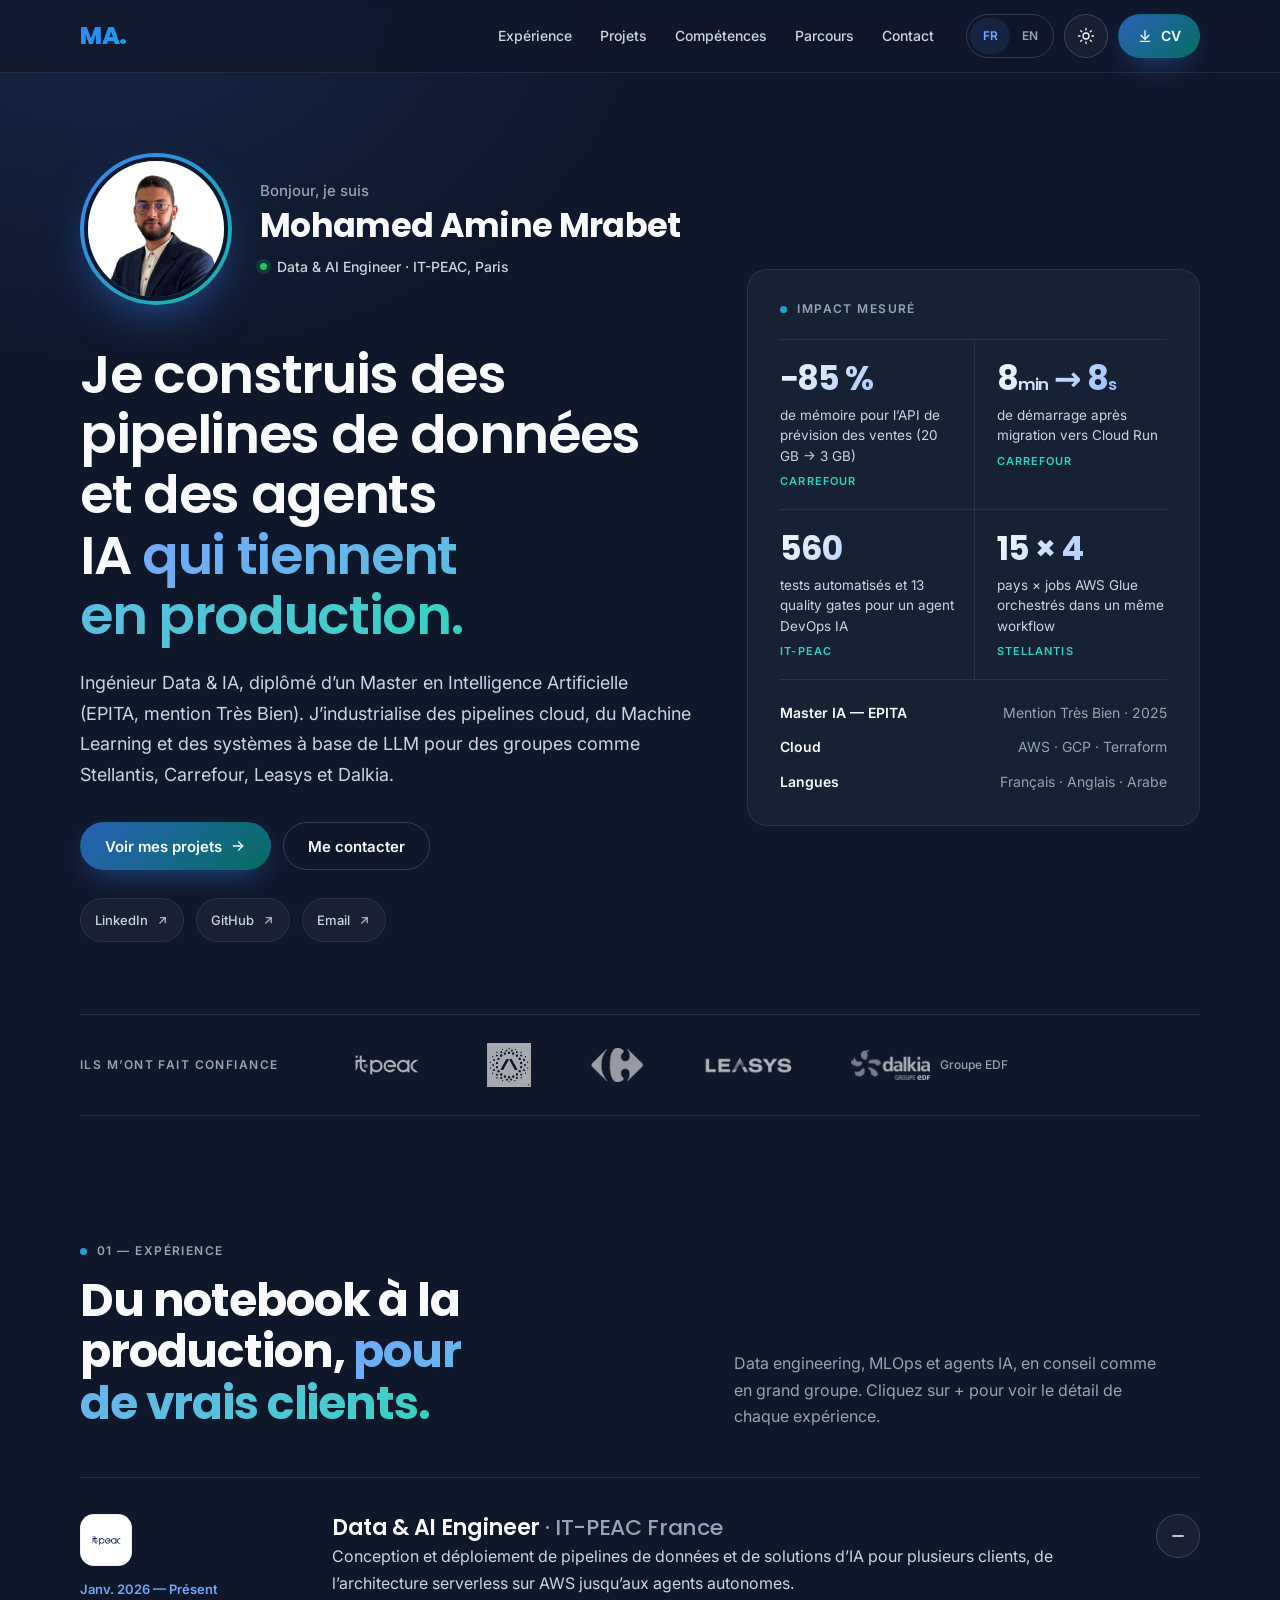
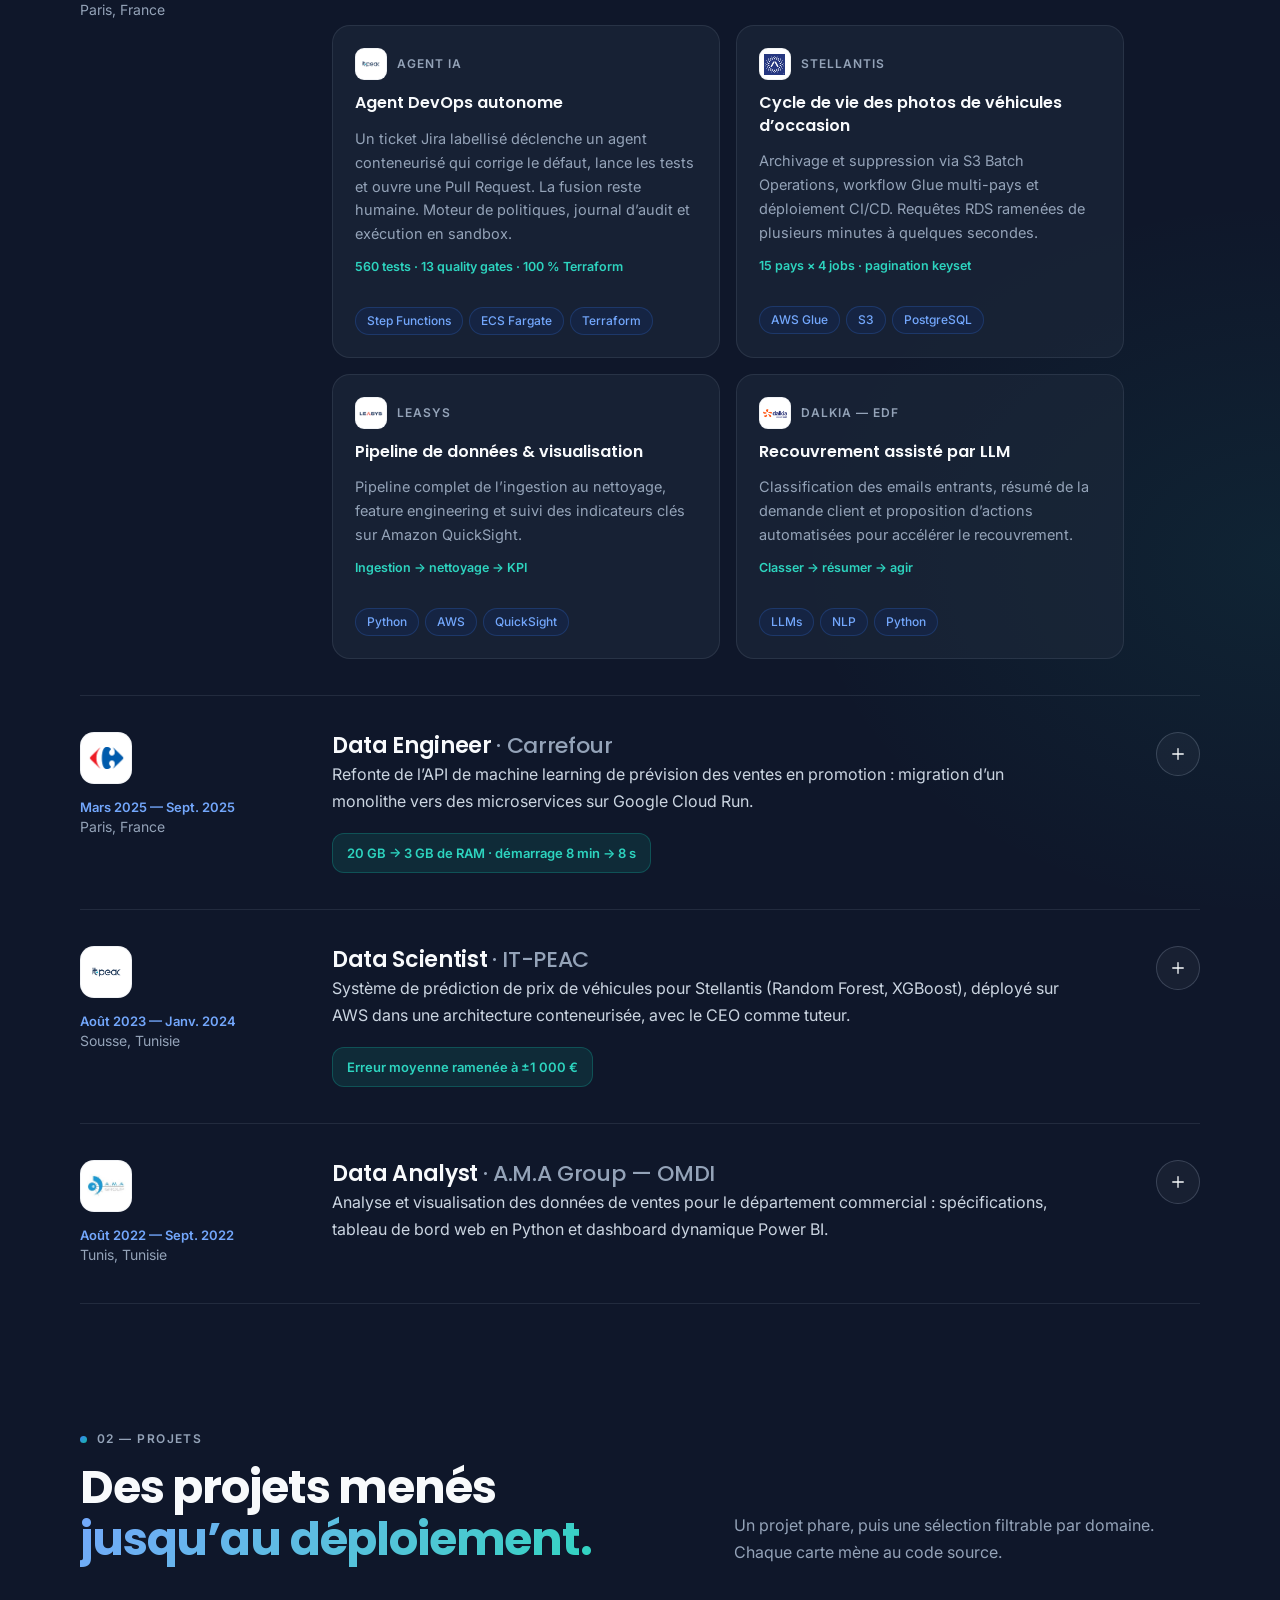
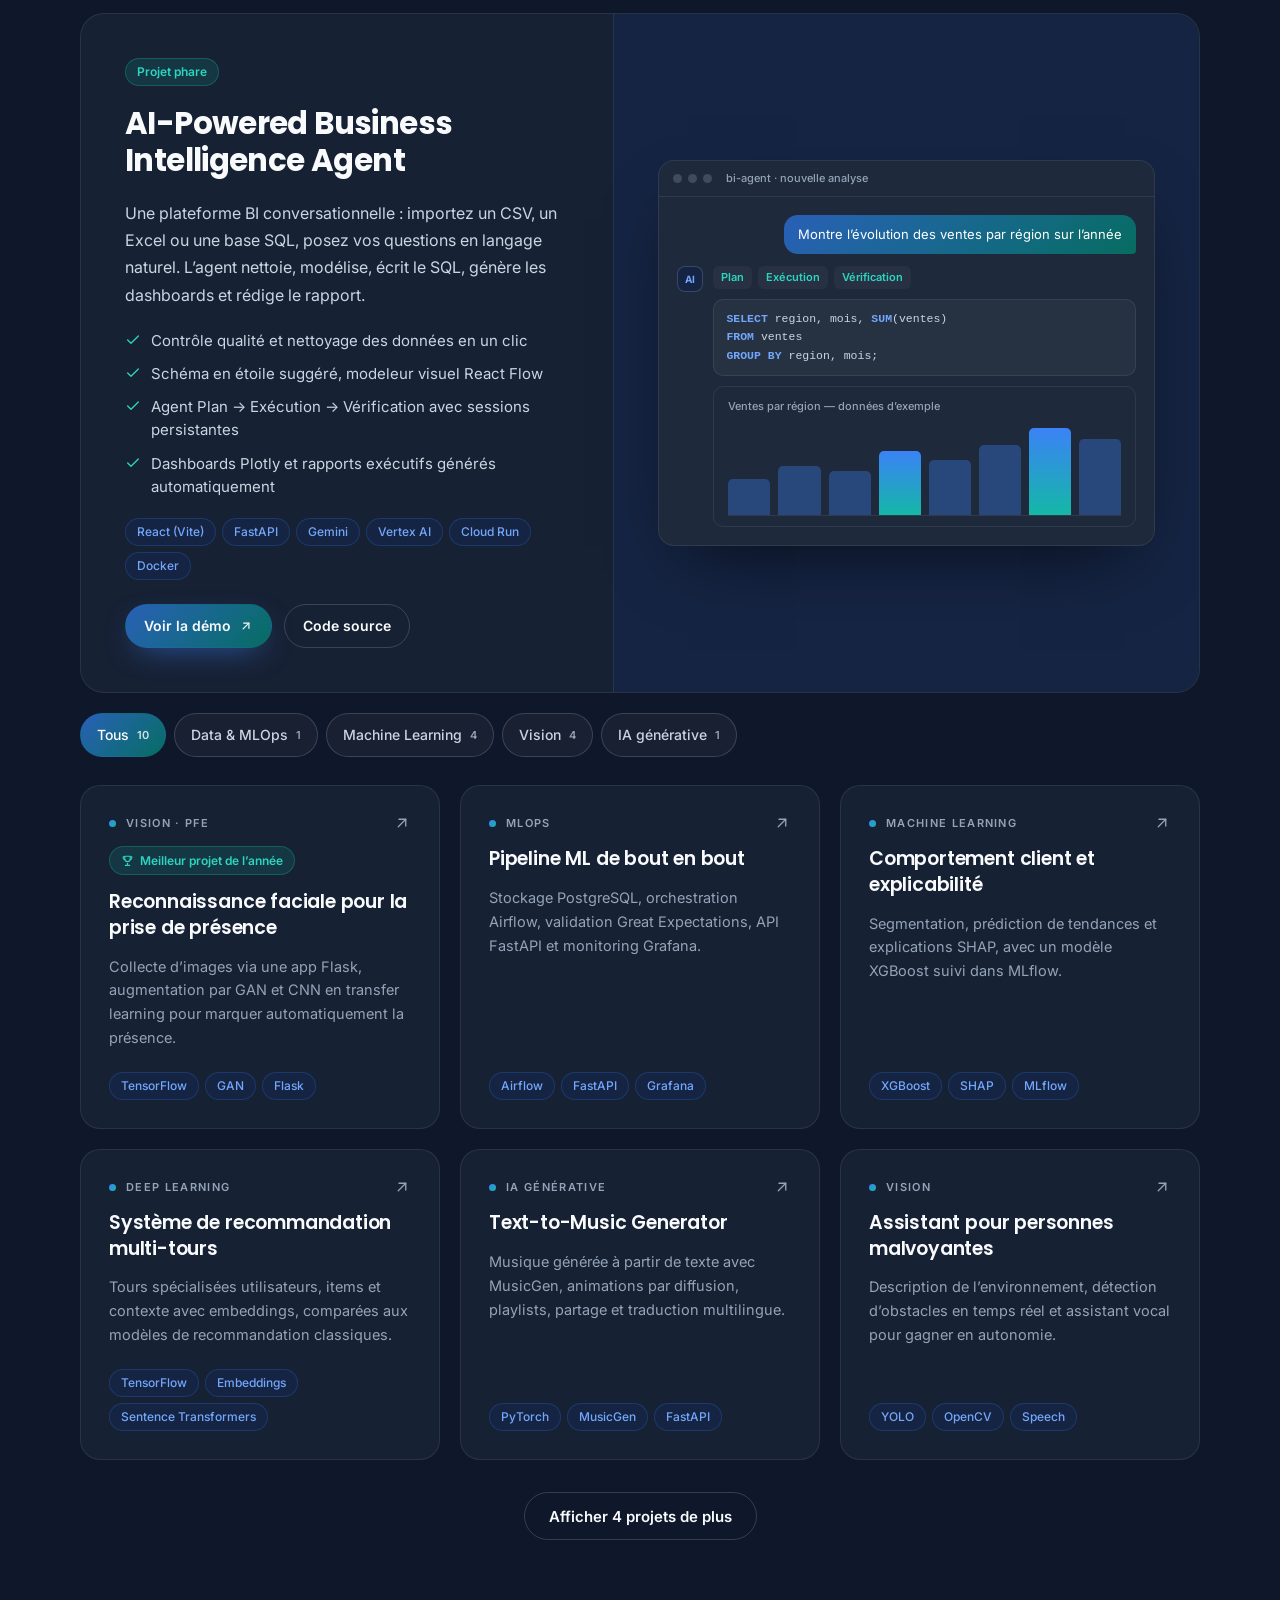
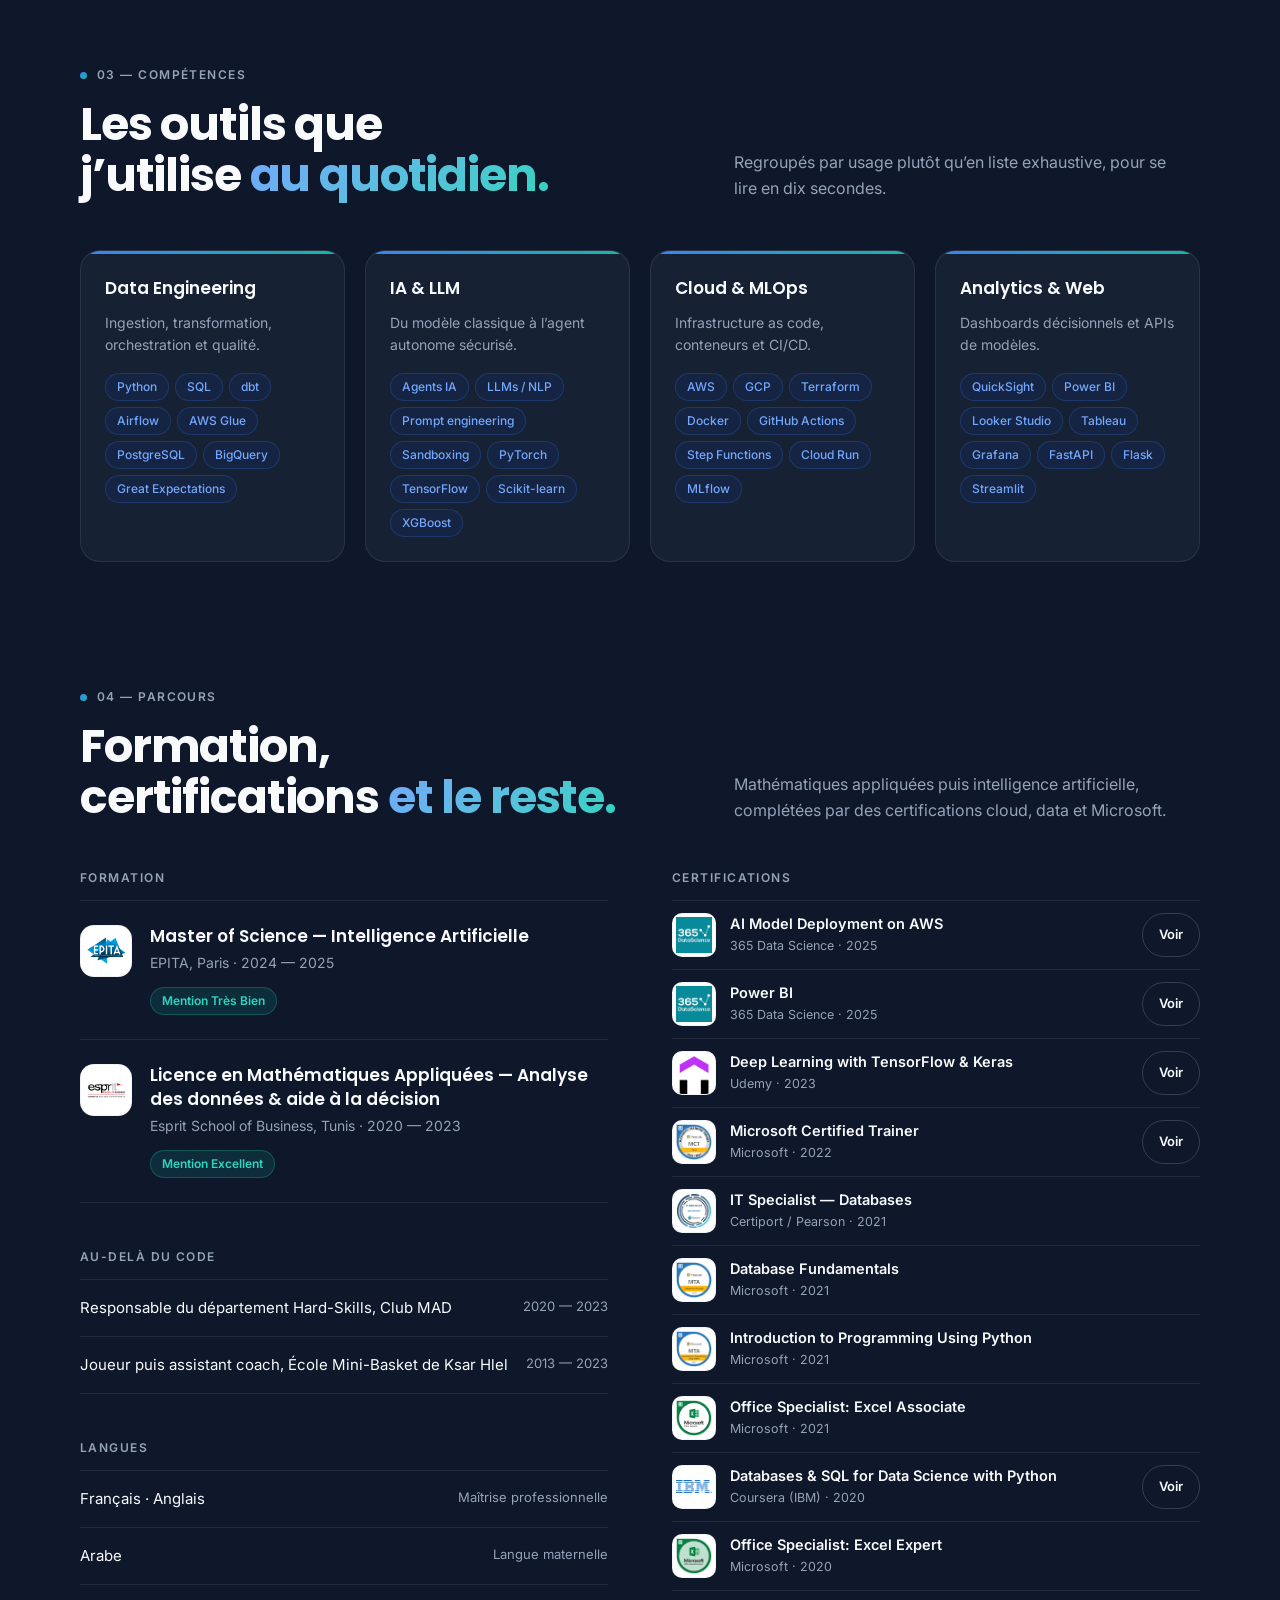
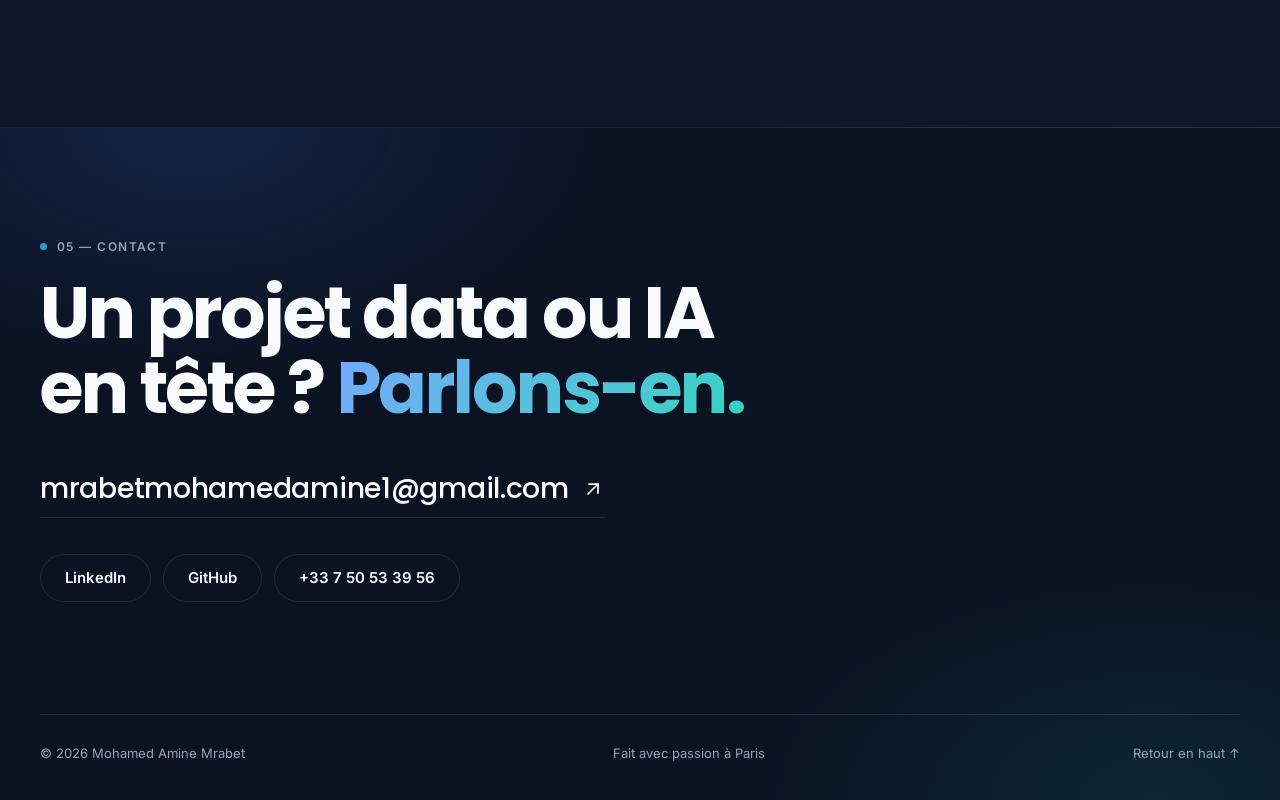
==== commit 27507868: "Link BI Agent demo and add IT-PEAC to the clients strip - "Voir la démo" now opens https://bi-agent." ====
--- a/index.html
+++ b/index.html
@@ -107,6 +107,7 @@
 
 <div class="clients" aria-label="Clients">
 <span class="eyebrow" data-i18n="clients.title">Ils m’ont fait confiance</span>
+<img src="logo/ITPEAC.png" alt="IT-PEAC" style="height: 44px" width="250" height="125" loading="lazy">
 <img src="logo/stellantis.svg" alt="Stellantis" style="height: 44px" width="2500" height="2500" loading="lazy">
 <img src="logo/Emblema-Carrefour.png" alt="Carrefour" style="height: 34px" width="1300" height="735" loading="lazy">
 <img src="logo/leasys.png" alt="Leasys" style="height: 20px" width="880" height="190" loading="lazy">
@@ -262,8 +263,7 @@
 </ul>
 <div class="tags"><span class="tag">React (Vite)</span><span class="tag">FastAPI</span><span class="tag">Gemini</span><span class="tag">Vertex AI</span><span class="tag">Cloud Run</span><span class="tag">Docker</span></div>
 <div class="feat-links">
-<!-- TODO: no public URL for the BI Agent demo yet — replace href="#" (and add target="_blank" rel="noopener") once it exists. -->
-<a class="btn btn-primary btn-sm" href="#"><span data-i18n="feat.demo">Voir la démo</span>
+<a class="btn btn-primary btn-sm" href="https://bi-agent.it-peac.com" target="_blank" rel="noopener"><span data-i18n="feat.demo">Voir la démo</span>
 <svg width="14" height="14" viewBox="0 0 24 24" fill="none" stroke="currentColor" stroke-width="2" stroke-linecap="round" stroke-linejoin="round" aria-hidden="true"><path d="M7 17 17 7"></path><path d="M8 7h9v9"></path></svg>
 </a>
 <a class="btn btn-ghost btn-sm" href="https://github.com/AmineMrabet12" target="_blank" rel="noopener" data-i18n="feat.code">Code source</a>
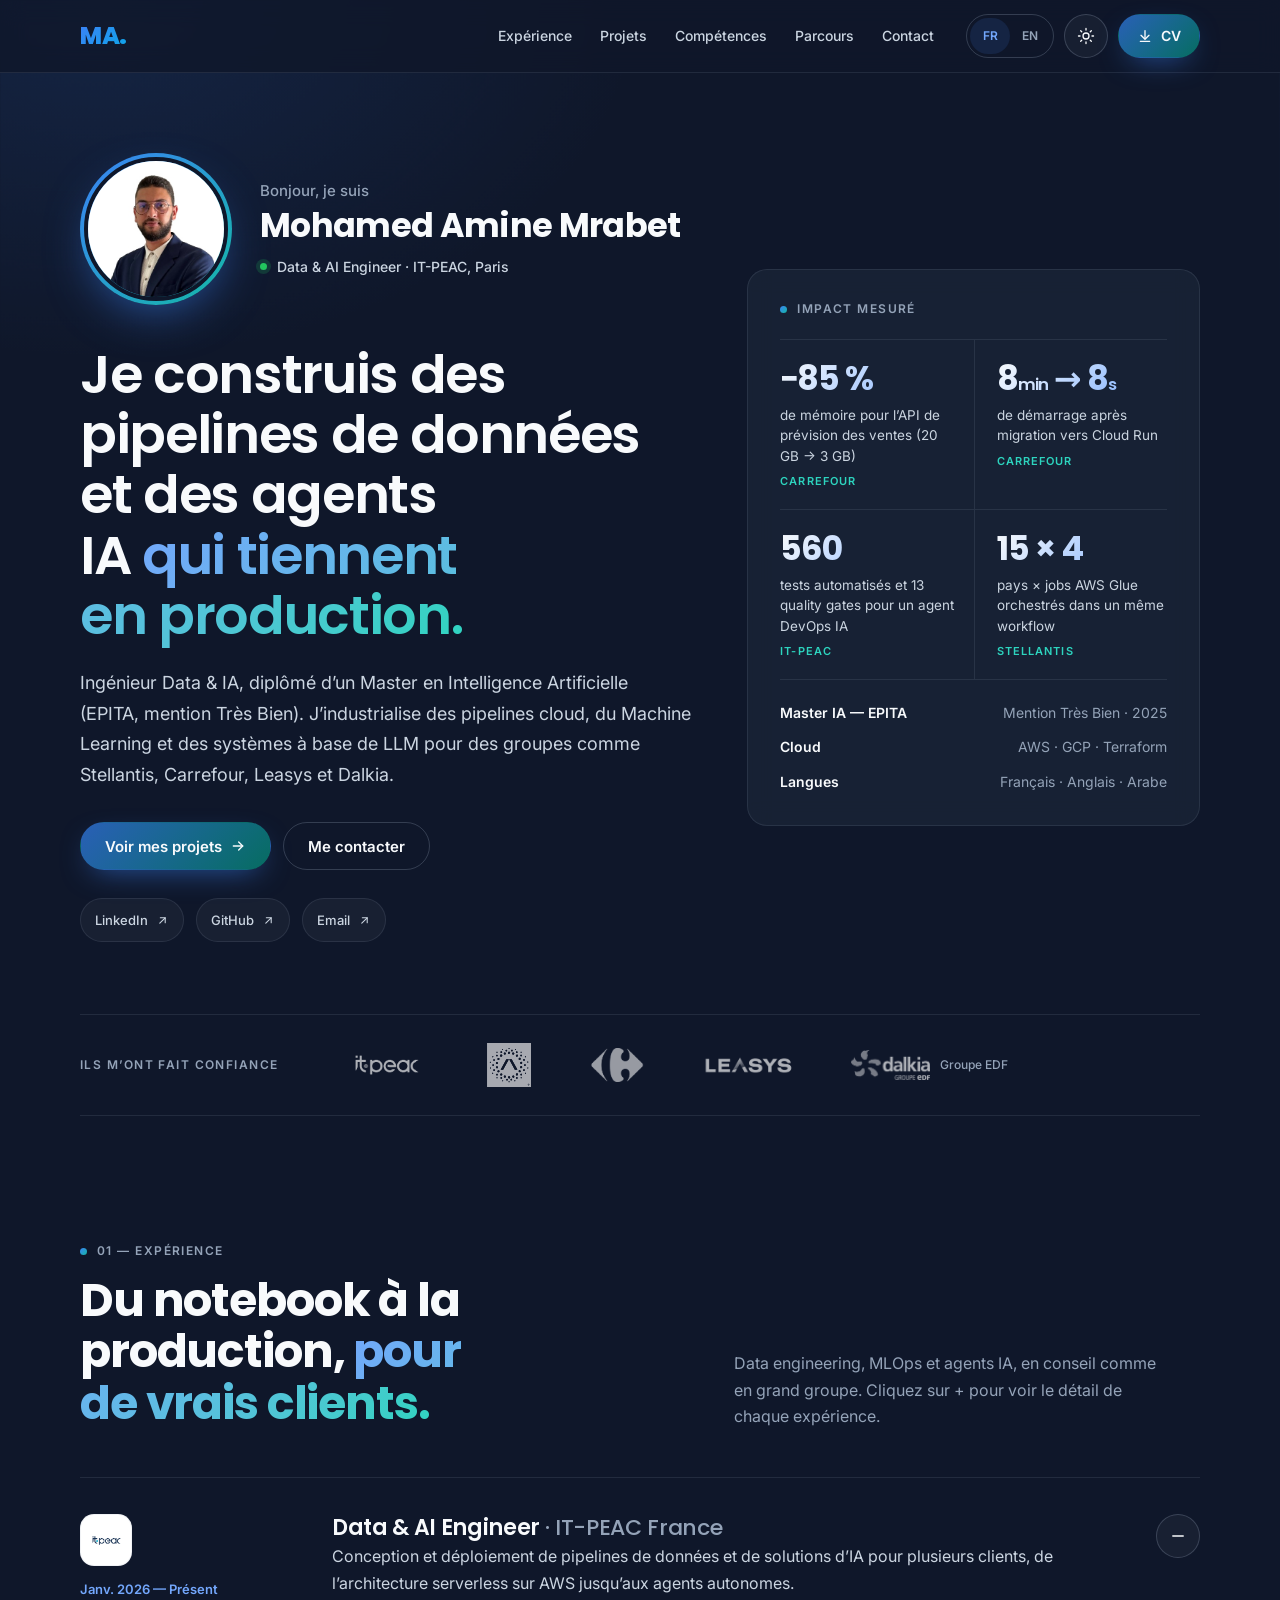
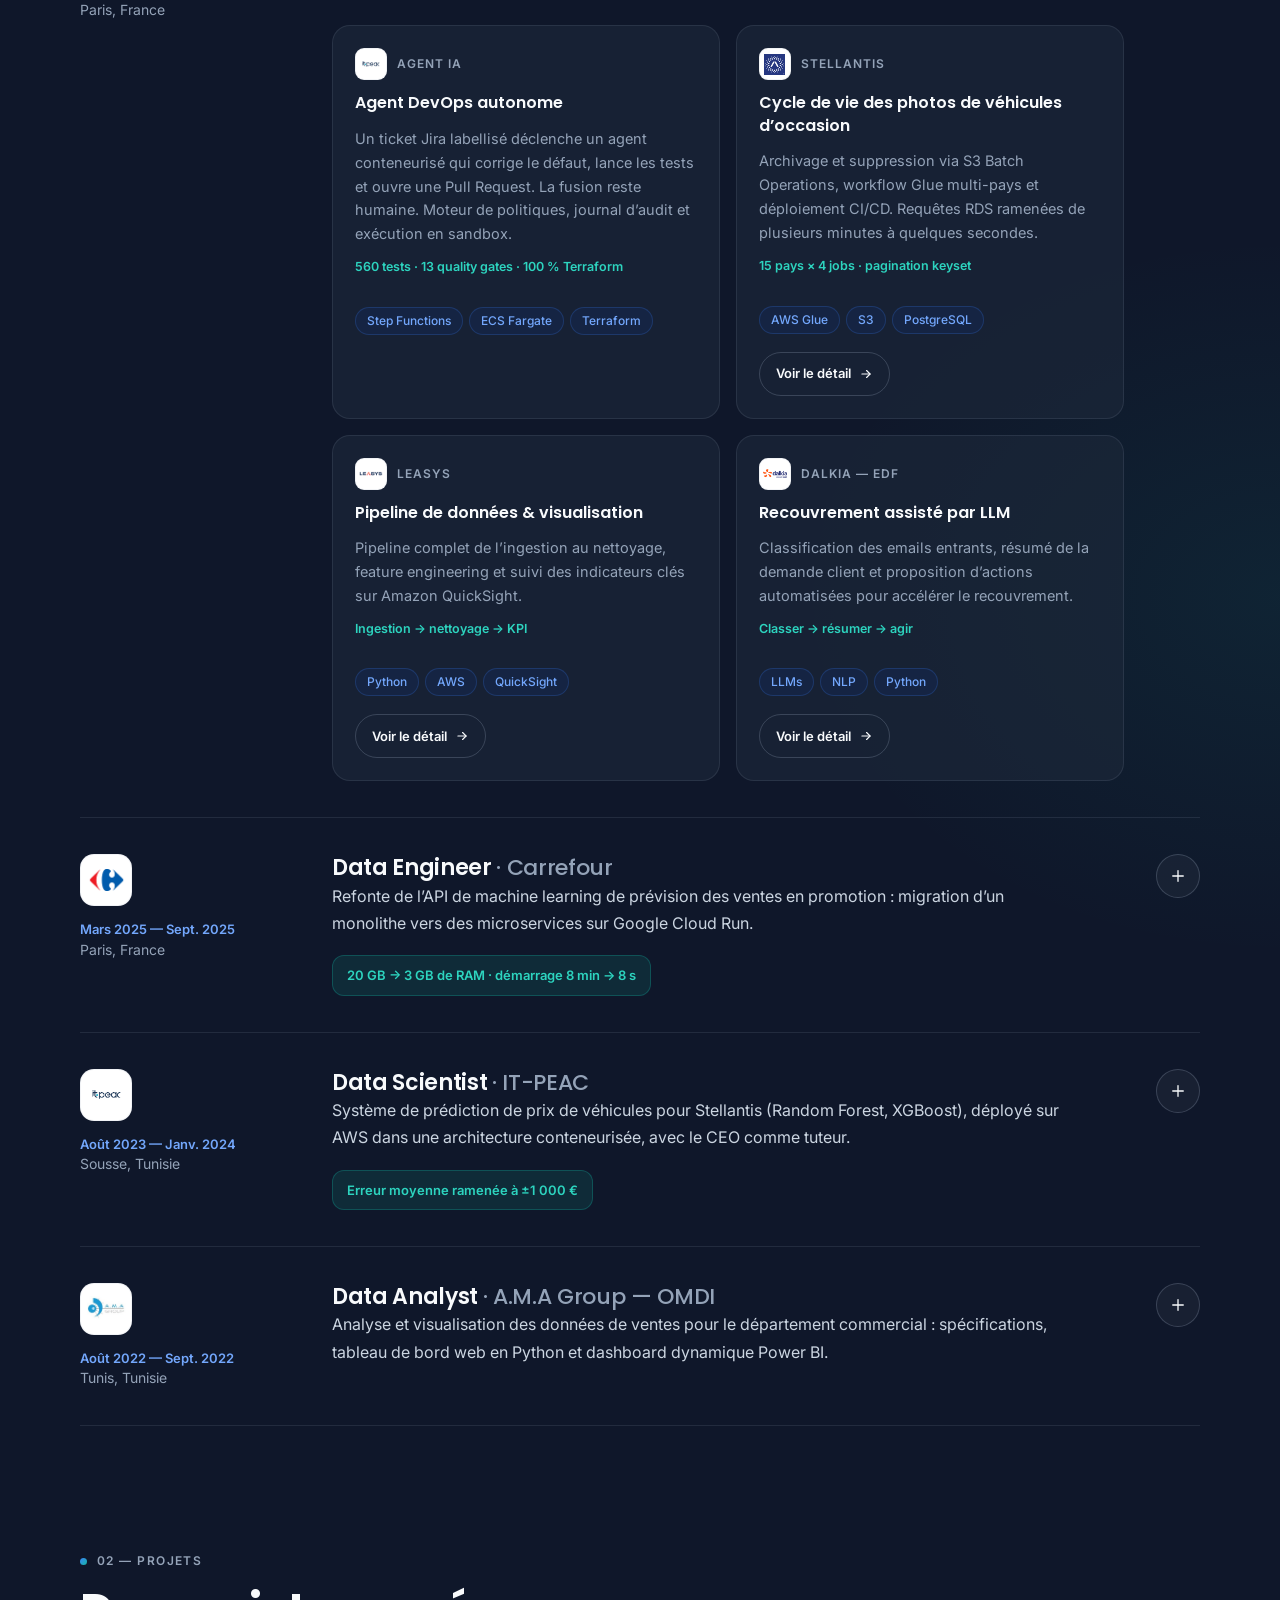
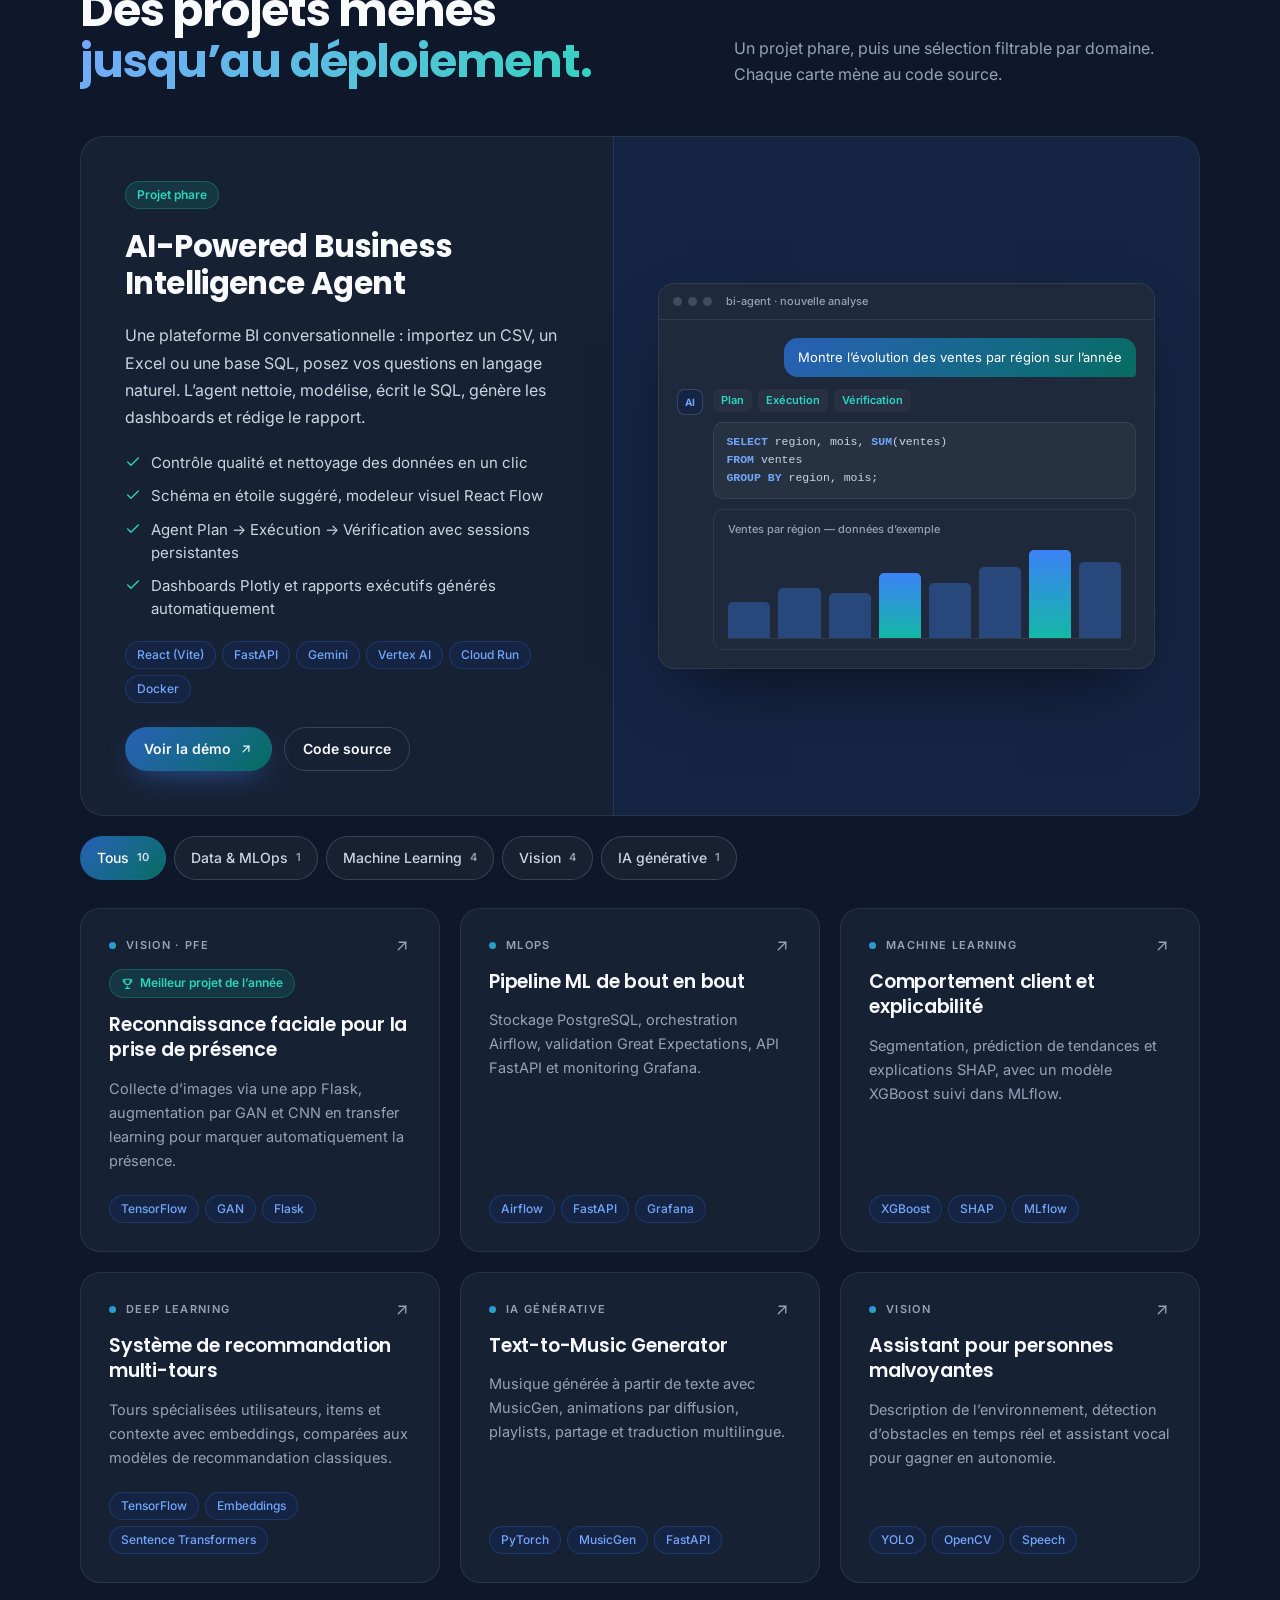
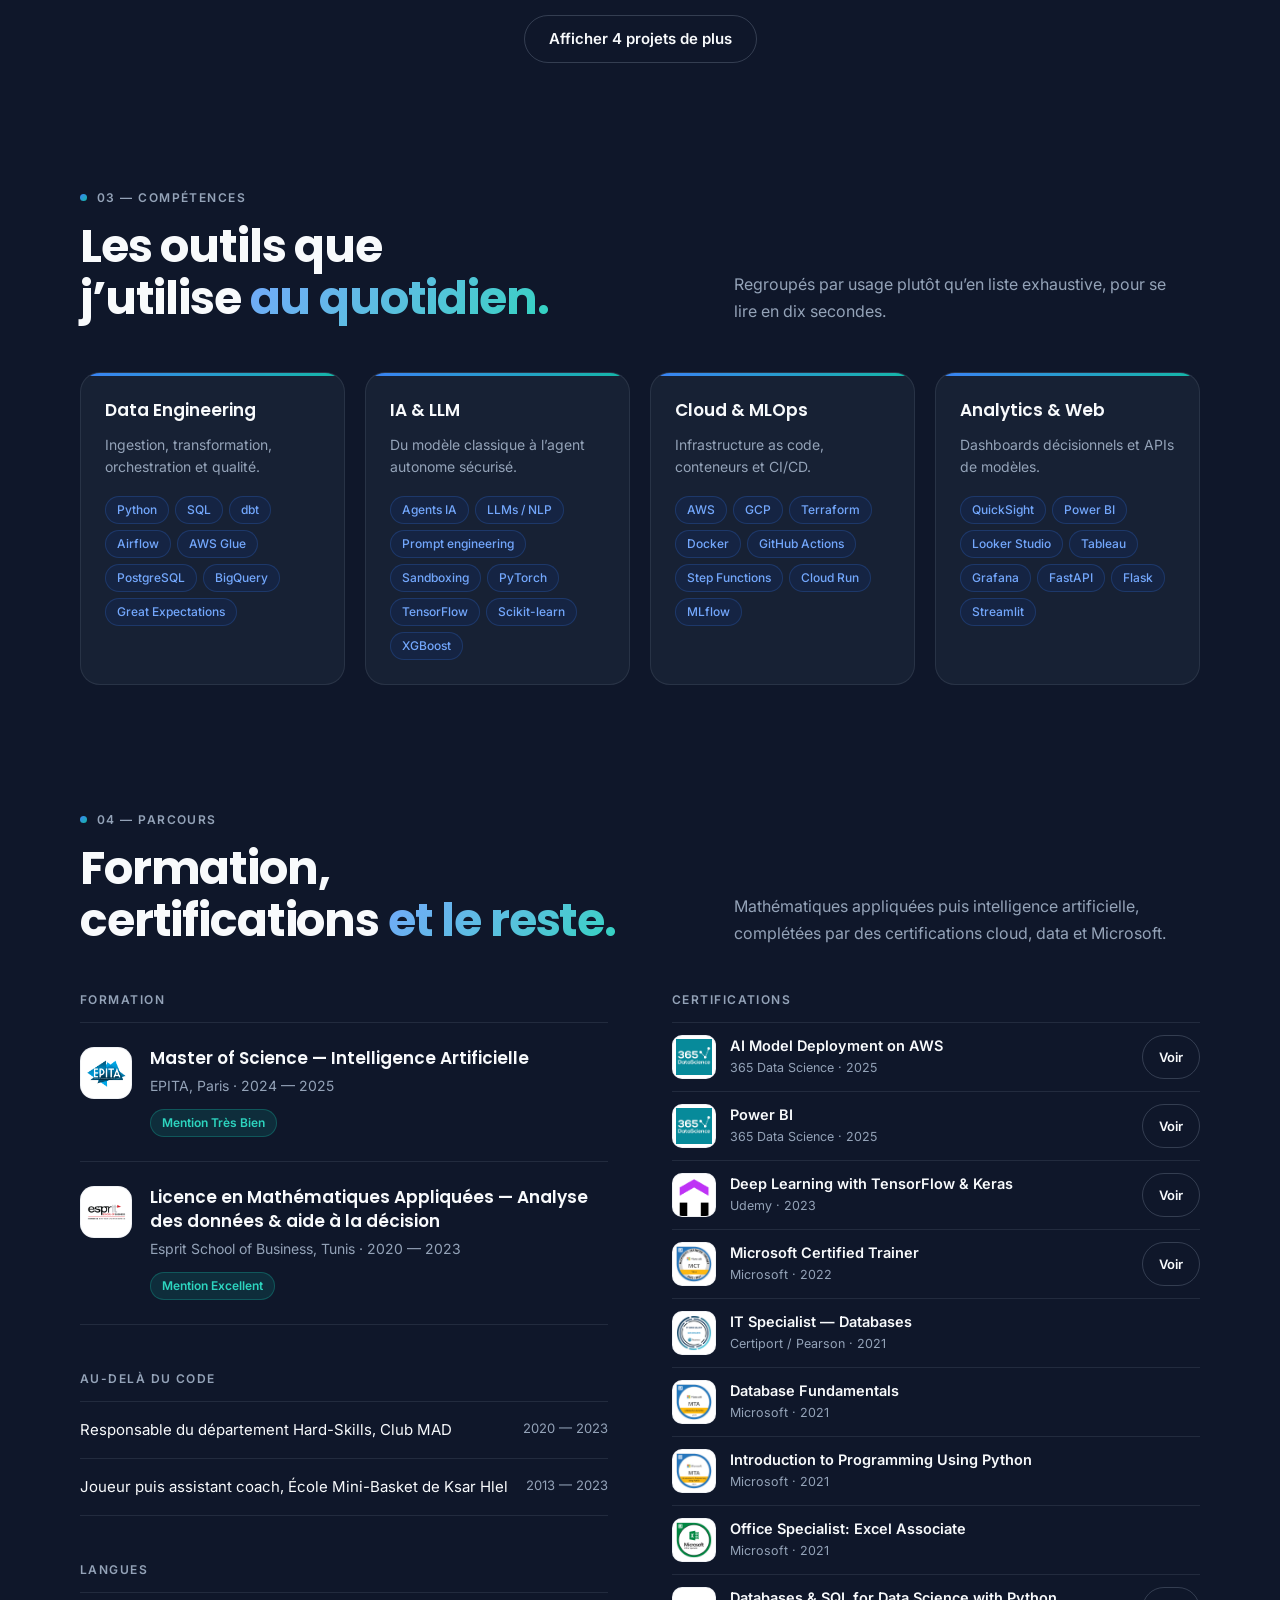
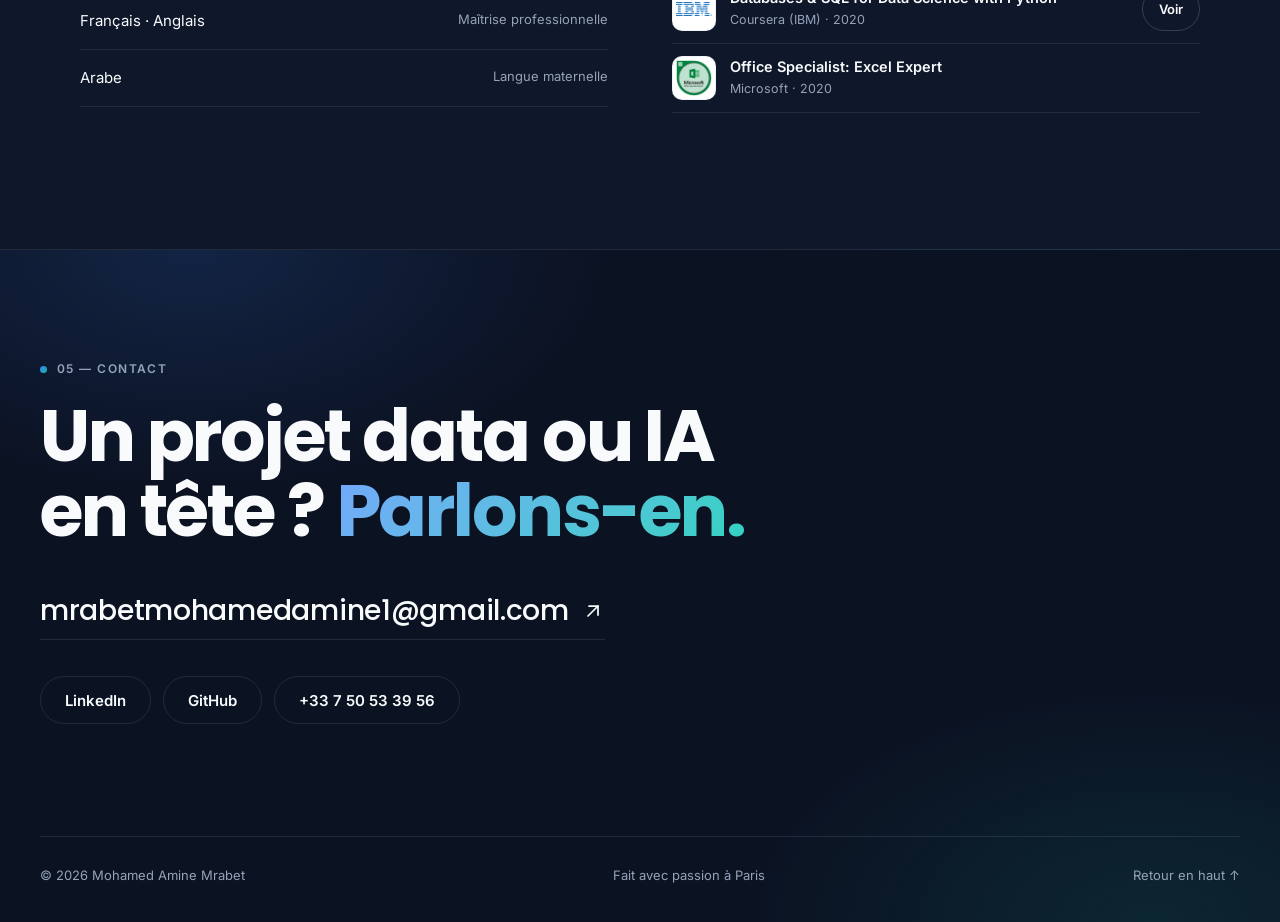
==== commit ec121b5e: "Add mission detail dialogs from the CV - "Voir le détail" button on the Stellantis, Leasys and Dalki" ====
--- a/index.html
+++ b/index.html
@@ -148,6 +148,7 @@
 <p data-i18n="xp0.m2.desc">Archivage et suppression via S3 Batch Operations, workflow Glue multi-pays et déploiement CI/CD. Requêtes RDS ramenées de plusieurs minutes à quelques secondes.</p>
 <div class="kpi" data-i18n="xp0.m2.kpi">15 pays × 4 jobs · pagination keyset</div>
 <div class="tags"><span class="tag">AWS Glue</span><span class="tag">S3</span><span class="tag">PostgreSQL</span></div>
+<div class="mcard-foot"><button type="button" class="mcard-more" data-case="case-stellantis" aria-haspopup="dialog" aria-label="Voir le détail de la mission Stellantis" data-i18n-aria="case.stellantis.open"><span data-i18n="case.more">Voir le détail</span><svg width="14" height="14" viewBox="0 0 24 24" fill="none" stroke="currentColor" stroke-width="2" stroke-linecap="round" stroke-linejoin="round" aria-hidden="true"><path d="M5 12h14"></path><path d="m13 6 6 6-6 6"></path></svg></button></div>
 </div>
 <div class="mcard">
 <div class="mcard-head"><span class="logo-tile sm"><img src="logo/leasys.png" alt="" width="880" height="190" loading="lazy"></span>Leasys</div>
@@ -155,6 +156,7 @@
 <p data-i18n="xp0.m3.desc">Pipeline complet de l’ingestion au nettoyage, feature engineering et suivi des indicateurs clés sur Amazon QuickSight.</p>
 <div class="kpi" data-i18n="xp0.m3.kpi">Ingestion → nettoyage → KPI</div>
 <div class="tags"><span class="tag">Python</span><span class="tag">AWS</span><span class="tag">QuickSight</span></div>
+<div class="mcard-foot"><button type="button" class="mcard-more" data-case="case-leasys" aria-haspopup="dialog" aria-label="Voir le détail de la mission Leasys" data-i18n-aria="case.leasys.open"><span data-i18n="case.more">Voir le détail</span><svg width="14" height="14" viewBox="0 0 24 24" fill="none" stroke="currentColor" stroke-width="2" stroke-linecap="round" stroke-linejoin="round" aria-hidden="true"><path d="M5 12h14"></path><path d="m13 6 6 6-6 6"></path></svg></button></div>
 </div>
 <div class="mcard">
 <div class="mcard-head"><span class="logo-tile sm"><img src="logo/dalkia.webp" alt="" width="1280" height="488" loading="lazy"></span>Dalkia — EDF</div>
@@ -162,6 +164,7 @@
 <p data-i18n="xp0.m4.desc">Classification des emails entrants, résumé de la demande client et proposition d’actions automatisées pour accélérer le recouvrement.</p>
 <div class="kpi" data-i18n="xp0.m4.kpi">Classer → résumer → agir</div>
 <div class="tags"><span class="tag">LLMs</span><span class="tag">NLP</span><span class="tag">Python</span></div>
+<div class="mcard-foot"><button type="button" class="mcard-more" data-case="case-dalkia" aria-haspopup="dialog" aria-label="Voir le détail de la mission Dalkia" data-i18n-aria="case.dalkia.open"><span data-i18n="case.more">Voir le détail</span><svg width="14" height="14" viewBox="0 0 24 24" fill="none" stroke="currentColor" stroke-width="2" stroke-linecap="round" stroke-linejoin="round" aria-hidden="true"><path d="M5 12h14"></path><path d="m13 6 6 6-6 6"></path></svg></button></div>
 </div>
 </div>
 </div>
@@ -188,6 +191,7 @@
 <li><svg width="16" height="16" viewBox="0 0 24 24" fill="none" stroke="currentColor" stroke-width="2" stroke-linecap="round" stroke-linejoin="round" aria-hidden="true"><path d="M20 6 9 17l-5-5"></path></svg><span data-i18n="xp1.c3">Tableaux de bord Looker Studio pour le suivi des métriques et des tendances de vente</span></li>
 </ul>
 <div class="tags"><span class="tag">GCP</span><span class="tag">Cloud Run</span><span class="tag">dbt</span><span class="tag">Airflow</span><span class="tag">BigQuery</span><span class="tag">Locust</span></div>
+<div class="xp-more"><button type="button" class="mcard-more" data-case="case-carrefour" aria-haspopup="dialog" aria-label="Voir le détail de la mission Carrefour" data-i18n-aria="case.carrefour.open"><span data-i18n="case.more">Voir le détail</span><svg width="14" height="14" viewBox="0 0 24 24" fill="none" stroke="currentColor" stroke-width="2" stroke-linecap="round" stroke-linejoin="round" aria-hidden="true"><path d="M5 12h14"></path><path d="m13 6 6 6-6 6"></path></svg></button></div>
 </div>
 </div>
 <button type="button" class="icon-btn" data-xp="1" aria-label="Afficher le détail Carrefour" aria-expanded="false" aria-controls="xp1-panel" data-i18n-aria="xp1.aria">
@@ -519,10 +523,10 @@
 
 </div>
 
-<div class="cert-modal theme-dark" id="cert-modal" style="--accent:#3B82F6" hidden>
-<div class="cert-modal-overlay" data-close></div>
-<div class="cert-modal-box" role="dialog" aria-modal="true" aria-labelledby="cert-modal-title">
-<div class="cert-modal-head">
+<div class="modal theme-dark" id="cert-modal" style="--accent:#3B82F6" hidden>
+<div class="modal-overlay" data-close></div>
+<div class="modal-box" role="dialog" aria-modal="true" aria-labelledby="cert-modal-title">
+<div class="modal-head">
 <h2 id="cert-modal-title">Certificat</h2>
 <button type="button" class="icon-btn" data-close aria-label="Fermer" data-i18n-aria="modal.close">
 <svg width="18" height="18" viewBox="0 0 24 24" fill="none" stroke="currentColor" stroke-width="1.75" stroke-linecap="round" aria-hidden="true"><path d="M6 6l12 12"></path><path d="M18 6 6 18"></path></svg>
@@ -531,5 +535,58 @@
 <iframe id="cert-modal-frame" title="Certificat"></iframe>
 </div>
 </div>
+
+<div class="modal theme-dark" id="case-modal" style="--accent:#3B82F6" hidden>
+<div class="modal-overlay" data-close></div>
+<div class="modal-box modal-doc" role="dialog" aria-modal="true" aria-labelledby="case-dalkia-title">
+<button type="button" class="icon-btn modal-close" data-close aria-label="Fermer" data-i18n-aria="modal.close">
+<svg width="18" height="18" viewBox="0 0 24 24" fill="none" stroke="currentColor" stroke-width="1.75" stroke-linecap="round" aria-hidden="true"><path d="M6 6l12 12"></path><path d="M18 6 6 18"></path></svg>
+</button>
+<div class="modal-scroll" tabindex="0">
+<article class="case" id="case-dalkia" hidden>
+<header class="case-head"><span class="logo-tile"><img src="logo/dalkia.webp" alt="" width="1280" height="488" loading="lazy"></span><div>
+<div class="eyebrow"><span data-i18n="case.dalkia.meta">Dalkia — EDF · Juil. 2026 — Présent</span></div>
+<h2 id="case-dalkia-title" data-i18n="xp0.m4.title">Recouvrement assisté par LLM</h2>
+<p class="case-role">Data &amp; AI Engineer · IT-PEAC</p></div></header>
+<section class="case-sec"><h3 class="sub-t" data-i18n="case.ctx">Contexte</h3><p data-i18n="case.dalkia.ctx">Dans le cadre d’une application de gestion du recouvrement, mise en place d’une chaîne de traitement permettant de centraliser et structurer l’ensemble des échanges emails avec les clients, de reconstruire l’historique des conversations et d’assister les gestionnaires dans l’analyse et le traitement des demandes.</p></section>
+<section class="case-sec"><h3 class="sub-t" data-i18n="case.done">Réalisations</h3><ul class="checks"><li><svg width="16" height="16" viewBox="0 0 24 24" fill="none" stroke="currentColor" stroke-width="2" stroke-linecap="round" stroke-linejoin="round" aria-hidden="true"><path d="M20 6 9 17l-5-5"></path></svg><span data-i18n="case.dalkia.d1">Conception et orchestration avec Apache Airflow de pipelines automatisés couvrant la récupération, le traitement et l’enrichissement des emails issus de la boîte de réception.</span></li><li><svg width="16" height="16" viewBox="0 0 24 24" fill="none" stroke="currentColor" stroke-width="2" stroke-linecap="round" stroke-linejoin="round" aria-hidden="true"><path d="M20 6 9 17l-5-5"></path></svg><span data-i18n="case.dalkia.d2">Mise en place de mécanismes de classification et de rapprochement des emails afin de reconstruire les différentes conversations et l’historique des échanges.</span></li><li><svg width="16" height="16" viewBox="0 0 24 24" fill="none" stroke="currentColor" stroke-width="2" stroke-linecap="round" stroke-linejoin="round" aria-hidden="true"><path d="M20 6 9 17l-5-5"></path></svg><span data-i18n="case.dalkia.d3">Rattachement des emails reçus spontanément, sans lien direct avec un email de relance existant, au périmètre de recouvrement concerné.</span></li><li><svg width="16" height="16" viewBox="0 0 24 24" fill="none" stroke="currentColor" stroke-width="2" stroke-linecap="round" stroke-linejoin="round" aria-hidden="true"><path d="M20 6 9 17l-5-5"></path></svg><span data-i18n="case.dalkia.d4">Identification et association de chaque email au client, au portefeuille et aux éléments métier associés, afin de permettre aux gestionnaires de retrouver l’ensemble des échanges depuis leur périmètre de travail.</span></li><li><svg width="16" height="16" viewBox="0 0 24 24" fill="none" stroke="currentColor" stroke-width="2" stroke-linecap="round" stroke-linejoin="round" aria-hidden="true"><path d="M20 6 9 17l-5-5"></path></svg><span data-i18n="case.dalkia.d5">Constitution d’une matrice de communication consolidée par client et portefeuille, regroupant les échanges et leur historique pour faciliter le suivi du recouvrement.</span></li><li><svg width="16" height="16" viewBox="0 0 24 24" fill="none" stroke="currentColor" stroke-width="2" stroke-linecap="round" stroke-linejoin="round" aria-hidden="true"><path d="M20 6 9 17l-5-5"></path></svg><span data-i18n="case.dalkia.d6">Mise en place d’une chaîne d’analyse du contenu des emails afin d’en extraire le contexte, la nature de la demande et son niveau de priorité.</span></li><li><svg width="16" height="16" viewBox="0 0 24 24" fill="none" stroke="currentColor" stroke-width="2" stroke-linecap="round" stroke-linejoin="round" aria-hidden="true"><path d="M20 6 9 17l-5-5"></path></svg><span data-i18n="case.dalkia.d7">Étude et expérimentation de plusieurs LLM exécutés dans un environnement local dédié, séparé de l’application métier et sans recours à un service LLM managé.</span></li><li><svg width="16" height="16" viewBox="0 0 24 24" fill="none" stroke="currentColor" stroke-width="2" stroke-linecap="round" stroke-linejoin="round" aria-hidden="true"><path d="M20 6 9 17l-5-5"></path></svg><span data-i18n="case.dalkia.d8">Évaluation de différents modèles afin d’identifier le meilleur compromis entre qualité de compréhension, performance et contraintes d’exploitation.</span></li><li><svg width="16" height="16" viewBox="0 0 24 24" fill="none" stroke="currentColor" stroke-width="2" stroke-linecap="round" stroke-linejoin="round" aria-hidden="true"><path d="M20 6 9 17l-5-5"></path></svg><div><span data-i18n="case.dalkia.d9">Utilisation du LLM pour proposer automatiquement les actions métier à entreprendre à partir du contenu des emails, par exemple :</span><ul class="case-sub"><li data-i18n="case.dalkia.d9.1">transmission à la comptabilité</li><li data-i18n="case.dalkia.d9.2">détection d’une demande urgente</li><li data-i18n="case.dalkia.d9.3">renvoi d’un relevé de compte</li><li data-i18n="case.dalkia.d9.4">orientation vers le bon traitement métier</li></ul></div></li><li><svg width="16" height="16" viewBox="0 0 24 24" fill="none" stroke="currentColor" stroke-width="2" stroke-linecap="round" stroke-linejoin="round" aria-hidden="true"><path d="M20 6 9 17l-5-5"></path></svg><span data-i18n="case.dalkia.d10">Intégration des résultats de l’analyse IA dans le processus de traitement afin d’assister les gestionnaires dans la qualification et la prise en charge des demandes.</span></li></ul></section>
+<section class="case-sec"><h3 class="sub-t">Impact</h3><ul class="checks"><li><svg width="16" height="16" viewBox="0 0 24 24" fill="none" stroke="currentColor" stroke-width="2" stroke-linecap="round" stroke-linejoin="round" aria-hidden="true"><path d="M20 6 9 17l-5-5"></path></svg><span data-i18n="case.dalkia.i1">Centraliser et fiabiliser l’historique des communications liées au recouvrement.</span></li><li><svg width="16" height="16" viewBox="0 0 24 24" fill="none" stroke="currentColor" stroke-width="2" stroke-linecap="round" stroke-linejoin="round" aria-hidden="true"><path d="M20 6 9 17l-5-5"></path></svg><span data-i18n="case.dalkia.i2">Permettre à chaque gestionnaire de retrouver rapidement l’ensemble des échanges associés à son portefeuille et à ses clients.</span></li><li><svg width="16" height="16" viewBox="0 0 24 24" fill="none" stroke="currentColor" stroke-width="2" stroke-linecap="round" stroke-linejoin="round" aria-hidden="true"><path d="M20 6 9 17l-5-5"></path></svg><span data-i18n="case.dalkia.i3">Réduire le temps nécessaire à la qualification manuelle des emails.</span></li><li><svg width="16" height="16" viewBox="0 0 24 24" fill="none" stroke="currentColor" stroke-width="2" stroke-linecap="round" stroke-linejoin="round" aria-hidden="true"><path d="M20 6 9 17l-5-5"></path></svg><span data-i18n="case.dalkia.i4">Faciliter la priorisation et l’orientation des demandes grâce à l’analyse automatisée du contenu.</span></li><li><svg width="16" height="16" viewBox="0 0 24 24" fill="none" stroke="currentColor" stroke-width="2" stroke-linecap="round" stroke-linejoin="round" aria-hidden="true"><path d="M20 6 9 17l-5-5"></path></svg><span data-i18n="case.dalkia.i5">Préparer l’industrialisation d’une assistance IA tout en conservant la maîtrise de l’hébergement et des données.</span></li></ul></section>
+<section class="case-sec"><h3 class="sub-t" data-i18n="case.env">Environnement technique</h3><div class="tags"><span class="tag">Python</span><span class="tag">SQL</span><span class="tag">Apache Airflow</span><span class="tag">Pandas</span><span class="tag">NLP</span><span class="tag">LLM</span><span class="tag">Docker</span><span class="tag">Git</span><span class="tag" data-i18n="case.dalkia.env9">traitement d’emails</span><span class="tag" data-i18n="case.dalkia.env10">orchestration de pipelines</span></div></section>
+</article>
+
+<article class="case" id="case-stellantis" hidden>
+<header class="case-head"><span class="logo-tile"><img src="logo/stellantis.svg" alt="" width="2500" height="2500" loading="lazy"></span><div>
+<div class="eyebrow"><span data-i18n="case.stellantis.meta">Stellantis · Mai 2026 — Juin 2026</span></div>
+<h2 id="case-stellantis-title" data-i18n="xp0.m2.title">Cycle de vie des photos de véhicules d’occasion</h2>
+<p class="case-role" data-i18n="case.stellantis.role">Data Engineering AWS · IT-PEAC</p></div></header>
+<section class="case-sec"><h3 class="sub-t" data-i18n="case.ctx">Contexte</h3><p data-i18n="case.stellantis.ctx">Dans un contexte de volumétrie importante de photos de véhicules d’occasion stockées sur AWS S3, mise en place d’une chaîne Data permettant d’identifier les objets à conserver, archiver ou supprimer, de fiabiliser le suivi de leur statut et d’optimiser les coûts de stockage.</p></section>
+<section class="case-sec"><h3 class="sub-t" data-i18n="case.done">Réalisations</h3><ul class="checks"><li><svg width="16" height="16" viewBox="0 0 24 24" fill="none" stroke="currentColor" stroke-width="2" stroke-linecap="round" stroke-linejoin="round" aria-hidden="true"><path d="M20 6 9 17l-5-5"></path></svg><span data-i18n="case.stellantis.d1">Mise en place et exploitation de S3 Inventory pour obtenir une vision exhaustive des objets stockés et de leurs métadonnées.</span></li><li><svg width="16" height="16" viewBox="0 0 24 24" fill="none" stroke="currentColor" stroke-width="2" stroke-linecap="round" stroke-linejoin="round" aria-hidden="true"><path d="M20 6 9 17l-5-5"></path></svg><span data-i18n="case.stellantis.d2">Récupération des inventaires S3 au format Parquet et exploitation via AWS Glue / Athena afin d’analyser les volumes et statuts des photos.</span></li><li><svg width="16" height="16" viewBox="0 0 24 24" fill="none" stroke="currentColor" stroke-width="2" stroke-linecap="round" stroke-linejoin="round" aria-hidden="true"><path d="M20 6 9 17l-5-5"></path></svg><span data-i18n="case.stellantis.d3">Génération automatisée de manifestes S3 Batch Operations à partir des données consolidées.</span></li><li><svg width="16" height="16" viewBox="0 0 24 24" fill="none" stroke="currentColor" stroke-width="2" stroke-linecap="round" stroke-linejoin="round" aria-hidden="true"><path d="M20 6 9 17l-5-5"></path></svg><span data-i18n="case.stellantis.d4">Industrialisation des opérations d’archivage, de tagging et de suppression via S3 Batch Operations / PutObjectTagging.</span></li><li><svg width="16" height="16" viewBox="0 0 24 24" fill="none" stroke="currentColor" stroke-width="2" stroke-linecap="round" stroke-linejoin="round" aria-hidden="true"><path d="M20 6 9 17l-5-5"></path></svg><span data-i18n="case.stellantis.d5">Mise en place de mécanismes de réconciliation entre S3 Inventory, les traitements AWS et la base de données afin de contrôler la bonne exécution des opérations.</span></li><li><svg width="16" height="16" viewBox="0 0 24 24" fill="none" stroke="currentColor" stroke-width="2" stroke-linecap="round" stroke-linejoin="round" aria-hidden="true"><path d="M20 6 9 17l-5-5"></path></svg><span data-i18n="case.stellantis.d6">Orchestration d’un workflow AWS Glue multi-pays couvrant 15 pays × 4 jobs, avec déclencheurs conditionnels et gestion des exécutions concurrentes.</span></li><li><svg width="16" height="16" viewBox="0 0 24 24" fill="none" stroke="currentColor" stroke-width="2" stroke-linecap="round" stroke-linejoin="round" aria-hidden="true"><path d="M20 6 9 17l-5-5"></path></svg><span data-i18n="case.stellantis.d7">Automatisation du déploiement des workflows et traitements via Bitbucket Pipelines / CI/CD.</span></li></ul></section>
+<section class="case-sec"><h3 class="sub-t" data-i18n="case.env">Environnement technique</h3><div class="tags"><span class="tag">AWS S3</span><span class="tag">S3 Inventory</span><span class="tag">S3 Batch Operations</span><span class="tag">AWS Glue</span><span class="tag">Amazon Athena</span><span class="tag">RDS PostgreSQL</span><span class="tag">Parquet</span><span class="tag">SQL</span><span class="tag">Bitbucket Pipelines</span><span class="tag">CI/CD</span></div></section>
+</article>
+
+<article class="case" id="case-leasys" hidden>
+<header class="case-head"><span class="logo-tile"><img src="logo/leasys.png" alt="" width="880" height="190" loading="lazy"></span><div>
+<div class="eyebrow"><span data-i18n="case.leasys.meta">Leasys · Avr. 2026 — Mai 2026</span></div>
+<h2 id="case-leasys-title" data-i18n="xp0.m3.title">Pipeline de données &amp; visualisation</h2>
+<p class="case-role">Data &amp; AI Engineer · IT-PEAC</p></div></header>
+<section class="case-sec"><h3 class="sub-t" data-i18n="case.ctx">Contexte</h3><p data-i18n="case.leasys.ctx">Mise en place d’une solution de reporting destinée à améliorer le pilotage opérationnel du traitement des commandes et à fournir à la direction une vision consolidée des indicateurs de performance et des risques associés au suivi des commandes.</p></section>
+<section class="case-sec"><h3 class="sub-t" data-i18n="case.done">Réalisations</h3><ul class="checks"><li><svg width="16" height="16" viewBox="0 0 24 24" fill="none" stroke="currentColor" stroke-width="2" stroke-linecap="round" stroke-linejoin="round" aria-hidden="true"><path d="M20 6 9 17l-5-5"></path></svg><span data-i18n="case.leasys.d1">Conception et mise en place des traitements de préparation des données nécessaires à l’alimentation des reportings métier.</span></li><li><svg width="16" height="16" viewBox="0 0 24 24" fill="none" stroke="currentColor" stroke-width="2" stroke-linecap="round" stroke-linejoin="round" aria-hidden="true"><path d="M20 6 9 17l-5-5"></path></svg><span data-i18n="case.leasys.d2">Nettoyage, transformation et préparation des données utilisées pour le calcul des indicateurs opérationnels et décisionnels.</span></li><li><svg width="16" height="16" viewBox="0 0 24 24" fill="none" stroke="currentColor" stroke-width="2" stroke-linecap="round" stroke-linejoin="round" aria-hidden="true"><path d="M20 6 9 17l-5-5"></path></svg><span data-i18n="case.leasys.d3">Collaboration avec les équipes fonctionnelles et techniques pour traduire les besoins de pilotage en indicateurs et restitutions exploitables.</span></li><li><svg width="16" height="16" viewBox="0 0 24 24" fill="none" stroke="currentColor" stroke-width="2" stroke-linecap="round" stroke-linejoin="round" aria-hidden="true"><path d="M20 6 9 17l-5-5"></path></svg><div><span data-i18n="case.leasys.d4">Contribution à la conception de dashboards Amazon QuickSight permettant :</span><ul class="case-sub"><li data-i18n="case.leasys.d4.1">le suivi de l’activité et de la performance opérationnelle</li><li data-i18n="case.leasys.d4.2">l’identification des commandes nécessitant une attention particulière</li><li data-i18n="case.leasys.d4.3">le suivi des indicateurs de risque</li><li data-i18n="case.leasys.d4.4">la mise à disposition d’une vision consolidée destinée au pilotage et au reporting de direction</li></ul></div></li><li><svg width="16" height="16" viewBox="0 0 24 24" fill="none" stroke="currentColor" stroke-width="2" stroke-linecap="round" stroke-linejoin="round" aria-hidden="true"><path d="M20 6 9 17l-5-5"></path></svg><span data-i18n="case.leasys.d5">Mise en place d’une chaîne d’industrialisation et de déploiement des composants de reporting entre les différents environnements, intégrée aux pipelines Bitbucket.</span></li><li><svg width="16" height="16" viewBox="0 0 24 24" fill="none" stroke="currentColor" stroke-width="2" stroke-linecap="round" stroke-linejoin="round" aria-hidden="true"><path d="M20 6 9 17l-5-5"></path></svg><span data-i18n="case.leasys.d6">Participation à l’automatisation du déploiement et de la configuration des ressources QuickSight afin de fiabiliser les passages entre environnements.</span></li><li><svg width="16" height="16" viewBox="0 0 24 24" fill="none" stroke="currentColor" stroke-width="2" stroke-linecap="round" stroke-linejoin="round" aria-hidden="true"><path d="M20 6 9 17l-5-5"></path></svg><span data-i18n="case.leasys.d7">Collaboration avec les équipes de développement pour intégrer les dashboards QuickSight en mode embedded directement dans les applications métier.</span></li></ul></section>
+<section class="case-sec"><h3 class="sub-t">Impact</h3><ul class="checks"><li><svg width="16" height="16" viewBox="0 0 24 24" fill="none" stroke="currentColor" stroke-width="2" stroke-linecap="round" stroke-linejoin="round" aria-hidden="true"><path d="M20 6 9 17l-5-5"></path></svg><span data-i18n="case.leasys.i1">Centralisation des indicateurs opérationnels dans un reporting homogène.</span></li><li><svg width="16" height="16" viewBox="0 0 24 24" fill="none" stroke="currentColor" stroke-width="2" stroke-linecap="round" stroke-linejoin="round" aria-hidden="true"><path d="M20 6 9 17l-5-5"></path></svg><span data-i18n="case.leasys.i2">Amélioration de la visibilité sur le traitement et le suivi des commandes.</span></li><li><svg width="16" height="16" viewBox="0 0 24 24" fill="none" stroke="currentColor" stroke-width="2" stroke-linecap="round" stroke-linejoin="round" aria-hidden="true"><path d="M20 6 9 17l-5-5"></path></svg><span data-i18n="case.leasys.i3">Mise à disposition d’indicateurs de pilotage adaptés aussi bien aux équipes opérationnelles qu’au management.</span></li><li><svg width="16" height="16" viewBox="0 0 24 24" fill="none" stroke="currentColor" stroke-width="2" stroke-linecap="round" stroke-linejoin="round" aria-hidden="true"><path d="M20 6 9 17l-5-5"></path></svg><span data-i18n="case.leasys.i4">Fiabilisation et automatisation du déploiement des reportings entre les environnements.</span></li></ul></section>
+<section class="case-sec"><h3 class="sub-t" data-i18n="case.env">Environnement technique</h3><div class="tags"><span class="tag">Python</span><span class="tag">SQL</span><span class="tag">AWS</span><span class="tag">Amazon QuickSight</span><span class="tag">Bitbucket Pipelines</span><span class="tag">Git</span><span class="tag">Data Analytics</span><span class="tag">BI Embedded</span></div></section>
+</article>
+
+<article class="case" id="case-carrefour" hidden>
+<header class="case-head"><span class="logo-tile"><img src="logo/Emblema-Carrefour.png" alt="" width="1300" height="735" loading="lazy"></span><div>
+<div class="eyebrow"><span data-i18n="case.carrefour.meta">Carrefour · Mars 2025 — Sept. 2025</span></div>
+<h2 id="case-carrefour-title" data-i18n="case.carrefour.title">Refonte de l’API ML de prédiction des ventes en promotions</h2>
+<p class="case-role">Data Engineer</p></div></header>
+<section class="case-sec"><h3 class="sub-t" data-i18n="case.ctx">Contexte</h3><p data-i18n="case.carrefour.ctx">Refonte de l’API de machine learning de prédiction des ventes en promotions, migration d’une architecture monolithique vers une architecture microservices sur Google Cloud Run.</p></section>
+<section class="case-sec"><h3 class="sub-t" data-i18n="case.done">Réalisations</h3><ul class="checks"><li><svg width="16" height="16" viewBox="0 0 24 24" fill="none" stroke="currentColor" stroke-width="2" stroke-linecap="round" stroke-linejoin="round" aria-hidden="true"><path d="M20 6 9 17l-5-5"></path></svg><span data-i18n="case.carrefour.d1">Mise en place de pipelines de données automatisés pour l’ingestion des données de ventes et promotions.</span></li><li><svg width="16" height="16" viewBox="0 0 24 24" fill="none" stroke="currentColor" stroke-width="2" stroke-linecap="round" stroke-linejoin="round" aria-hidden="true"><path d="M20 6 9 17l-5-5"></path></svg><span data-i18n="case.carrefour.d2">Transformation des données via dbt et Apache Airflow, et analyse des performances des modèles dans BigQuery.</span></li><li><svg width="16" height="16" viewBox="0 0 24 24" fill="none" stroke="currentColor" stroke-width="2" stroke-linecap="round" stroke-linejoin="round" aria-hidden="true"><path d="M20 6 9 17l-5-5"></path></svg><span data-i18n="case.carrefour.d3">Participation à la création de tableaux de bord interactifs dans Looker Studio pour le suivi des métriques clés et des tendances de vente.</span></li><li><svg width="16" height="16" viewBox="0 0 24 24" fill="none" stroke="currentColor" stroke-width="2" stroke-linecap="round" stroke-linejoin="round" aria-hidden="true"><path d="M20 6 9 17l-5-5"></path></svg><span data-i18n="case.carrefour.d4">Mise en place de tests de charge avec Locust et de la documentation API via Swagger.</span></li></ul></section>
+<section class="case-sec"><h3 class="sub-t" data-i18n="case.result">Résultat</h3><div class="result" data-i18n="xp1.result">20 GB → 3 GB de RAM · démarrage 8 min → 8 s</div></section>
+<section class="case-sec"><h3 class="sub-t" data-i18n="case.env">Environnement technique</h3><div class="tags"><span class="tag">Python</span><span class="tag">FastAPI</span><span class="tag">SQL</span><span class="tag">dbt</span><span class="tag">Airflow</span><span class="tag">BigQuery</span><span class="tag">GCP</span><span class="tag">Git</span><span class="tag">Docker</span><span class="tag">Locust</span><span class="tag">Swagger</span><span class="tag">uv</span><span class="tag">Ruff</span></div></section>
+</article>
+</div>
+</div>
+</div>
 </body>
 </html>
--- a/styles.css
+++ b/styles.css
@@ -258,18 +258,45 @@
   .nav-panel:not([hidden]){display:block;position:absolute;left:0;right:0;top:100%;background:var(--bg);border-bottom:1px solid var(--line);box-shadow:var(--shadow)}
 }
 
-/* Certificate modal (lives outside .pf, so it carries its own tokens) */
-.cert-modal{--accent:#3B82F6;--teal:#14B8A6;--f-head:'Poppins',system-ui,sans-serif;--f-body:'Inter',system-ui,sans-serif;position:fixed;inset:0;z-index:100;display:grid;place-items:center;padding:24px;font-family:var(--f-body);color:var(--ink);-webkit-font-smoothing:antialiased}
-.cert-modal *{box-sizing:border-box}
-.cert-modal-overlay{position:absolute;inset:0;background:rgba(2,6,23,.72);backdrop-filter:blur(6px);-webkit-backdrop-filter:blur(6px)}
-.cert-modal-box{position:relative;width:min(960px,100%);height:min(88vh,920px);display:flex;flex-direction:column;background:var(--surface-solid);border:1px solid var(--line);border-radius:20px;box-shadow:var(--shadow);overflow:hidden}
-.cert-modal-head{display:flex;align-items:center;justify-content:space-between;gap:16px;padding:12px 12px 12px 22px;border-bottom:1px solid var(--line)}
-.cert-modal-head h2{margin:0;font:600 15px/1.4 var(--f-head);min-width:0}
-.cert-modal-box iframe{flex:1;width:100%;border:0;background:var(--chip)}
+/* Mission "Voir le détail" buttons */
+.mcard-foot{margin-top:auto;padding-top:6px}
+.xp-more{margin-top:20px}
+.mcard-more{display:inline-flex;align-items:center;gap:8px;height:44px;padding:0 16px;border-radius:999px;border:1px solid var(--line2);background:none;color:var(--ink);font:600 13px/1 var(--f-body);cursor:pointer}
+.mcard-more:hover{border-color:var(--accent-ink);color:var(--accent-ink)}
+
+/* Dialogs: certificate PDF + mission details (outside .pf, so they carry their own tokens) */
+.modal{--accent:#3B82F6;--teal:#14B8A6;--f-head:'Poppins',system-ui,sans-serif;--f-body:'Inter',system-ui,sans-serif;position:fixed;inset:0;z-index:100;display:grid;place-items:center;padding:24px;font-family:var(--f-body);color:var(--ink);line-height:1.6;-webkit-font-smoothing:antialiased}
+.modal *{box-sizing:border-box}
+.modal :where(h2,h3,p,ul){margin:0}
+.modal svg{flex-shrink:0}
+.modal-overlay{position:absolute;inset:0;background:rgba(2,6,23,.72);backdrop-filter:blur(6px);-webkit-backdrop-filter:blur(6px)}
+.modal-box{position:relative;width:min(960px,100%);height:min(88vh,920px);display:flex;flex-direction:column;background:var(--surface-solid);border:1px solid var(--line);border-radius:20px;box-shadow:var(--shadow);overflow:hidden}
+.modal-head{display:flex;align-items:center;justify-content:space-between;gap:16px;padding:12px 12px 12px 22px;border-bottom:1px solid var(--line)}
+.modal-head h2{font:600 15px/1.4 var(--f-head);min-width:0}
+.modal-box iframe{flex:1;width:100%;border:0;background:var(--chip)}
 body.modal-open{overflow:hidden}
+
+/* Mission details dialog */
+.modal-box.modal-doc{width:min(780px,100%);height:auto;max-height:min(88vh,920px)}
+.modal-close{position:absolute;top:14px;right:14px;z-index:1}
+.modal-scroll{overflow-y:auto;overscroll-behavior:contain;padding:32px 36px 36px}
+.case{display:flex;flex-direction:column;gap:32px}
+.case-head{display:flex;align-items:center;gap:18px;padding-right:52px}
+.case-head h2{margin-top:10px;font:600 clamp(20px,2.6vw,26px)/1.25 var(--f-head);letter-spacing:-.015em}
+.case-role{margin-top:6px !important;font-size:14px;color:var(--muted)}
+.case-sec h3{margin-bottom:16px}
+.case-sec > p{font-size:15.5px;line-height:1.7;color:var(--ink2)}
+.case .checks li{font-size:15px}
+.case-sub{margin-top:8px !important;padding-left:18px;list-style:disc;display:grid;gap:4px;font-size:14.5px;color:var(--muted)}
+.case-sub li{display:list-item;font-size:inherit;color:inherit}
+.case .result{margin-top:0}
+
 @media (max-width: 600px){
-  .cert-modal{padding:12px}
-  .cert-modal-box{height:92vh}
+  .modal{padding:12px}
+  .modal-box{height:92vh}
+  .modal-box.modal-doc{max-height:92vh}
+  .modal-scroll{padding:24px 20px 28px}
+  .case-head{align-items:flex-start;gap:14px}
 }
 
 /* Reduced motion */
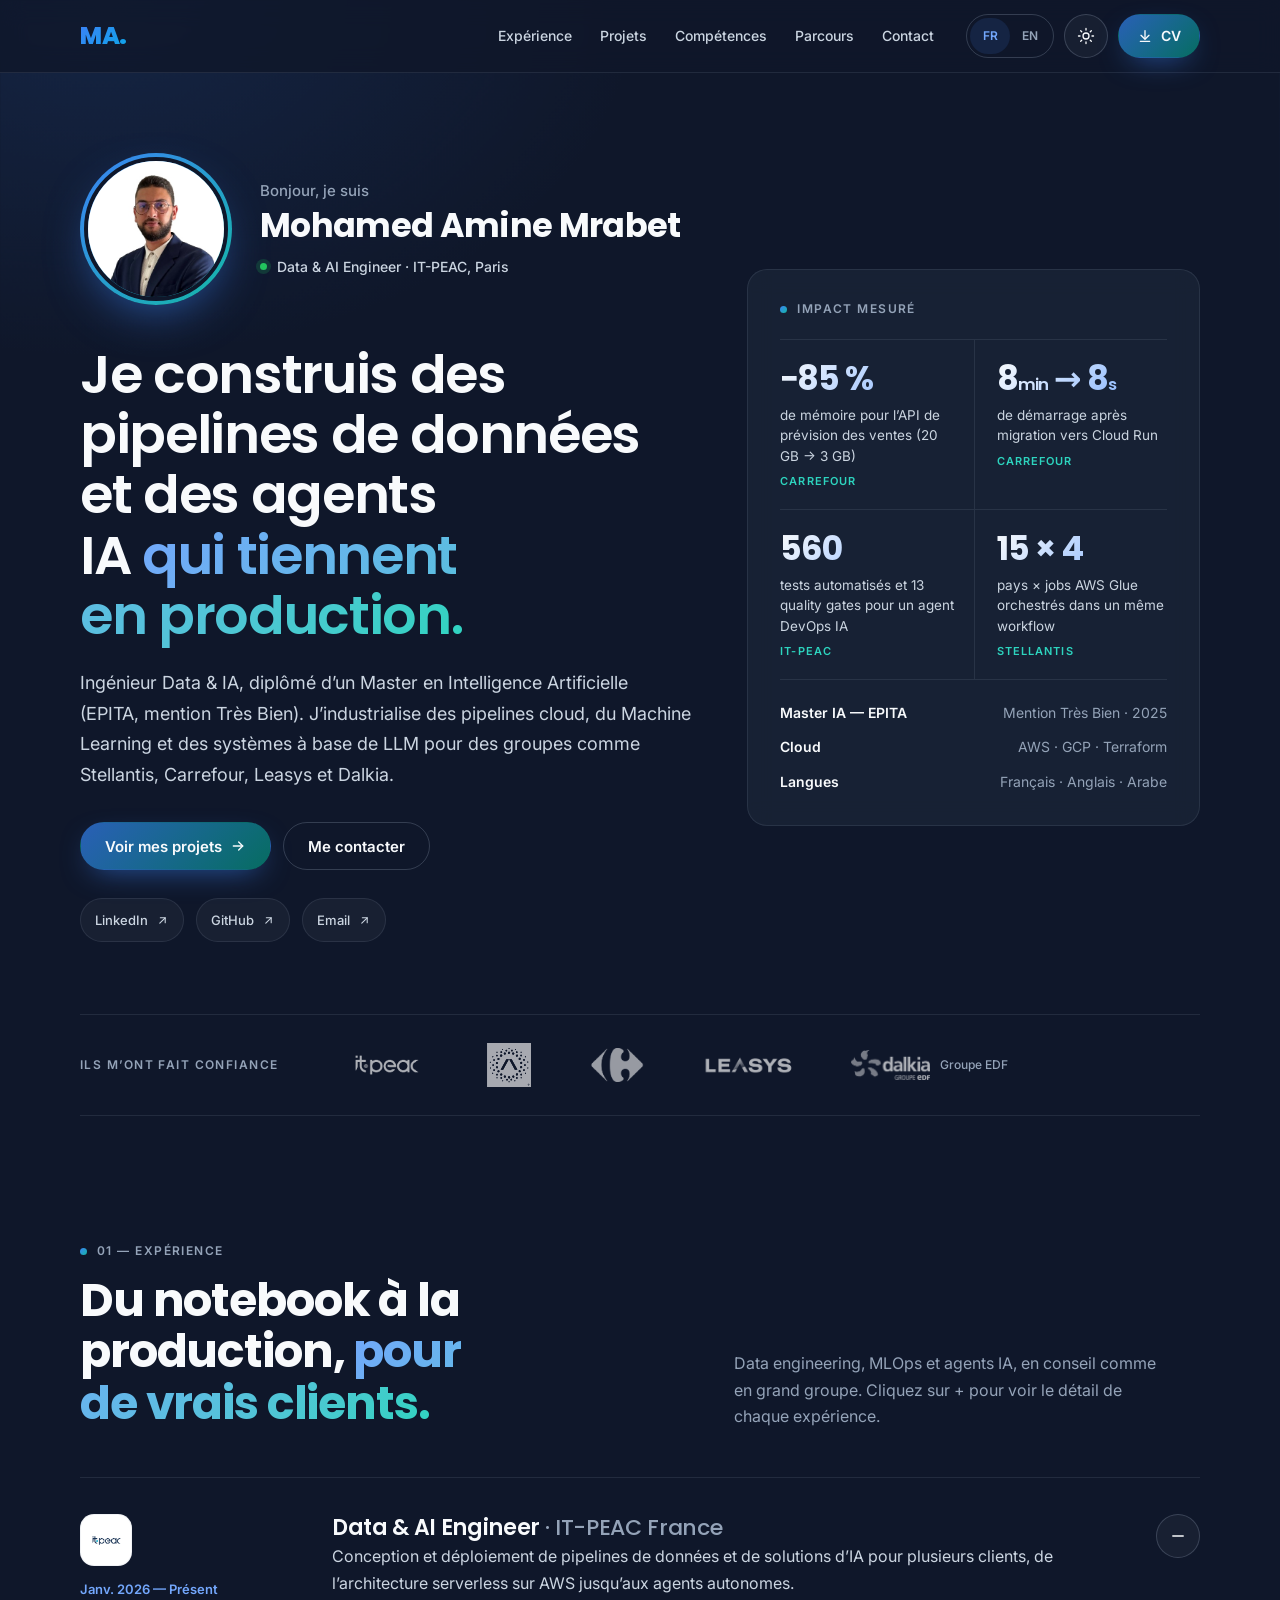
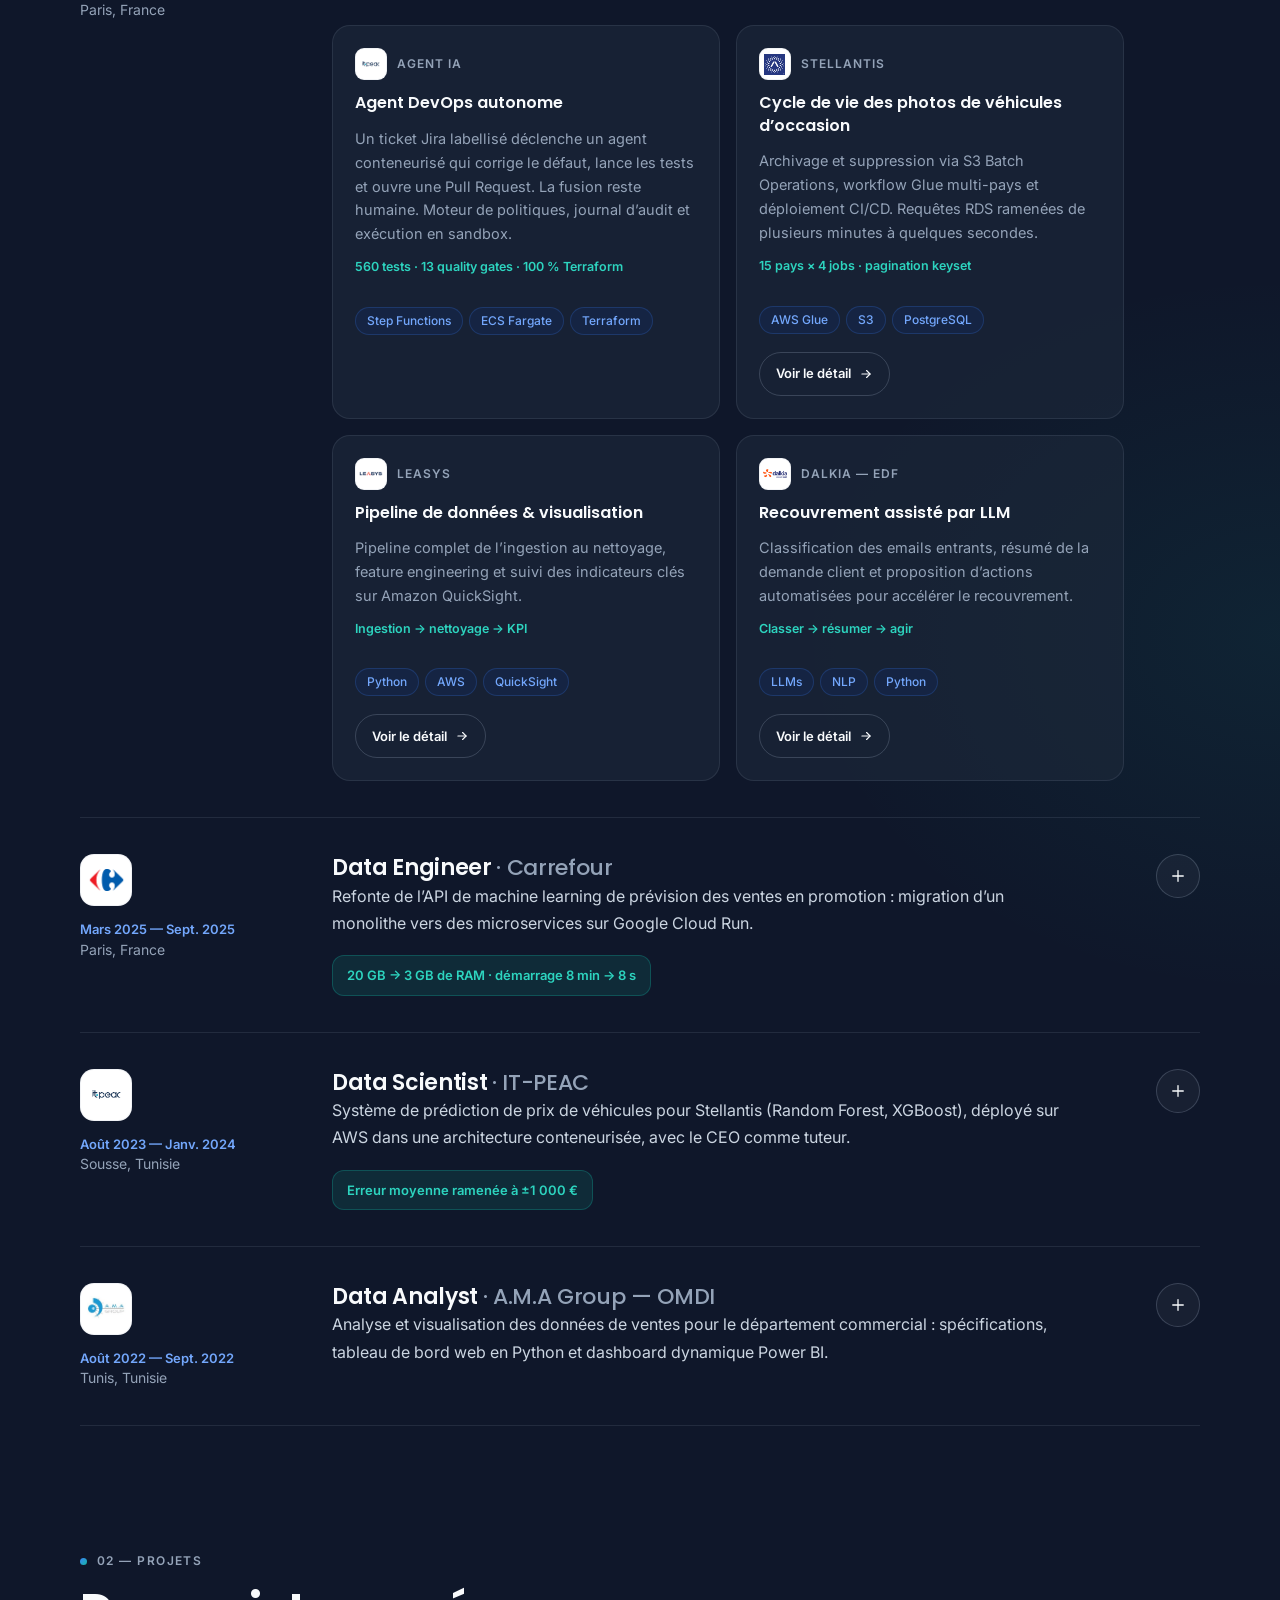
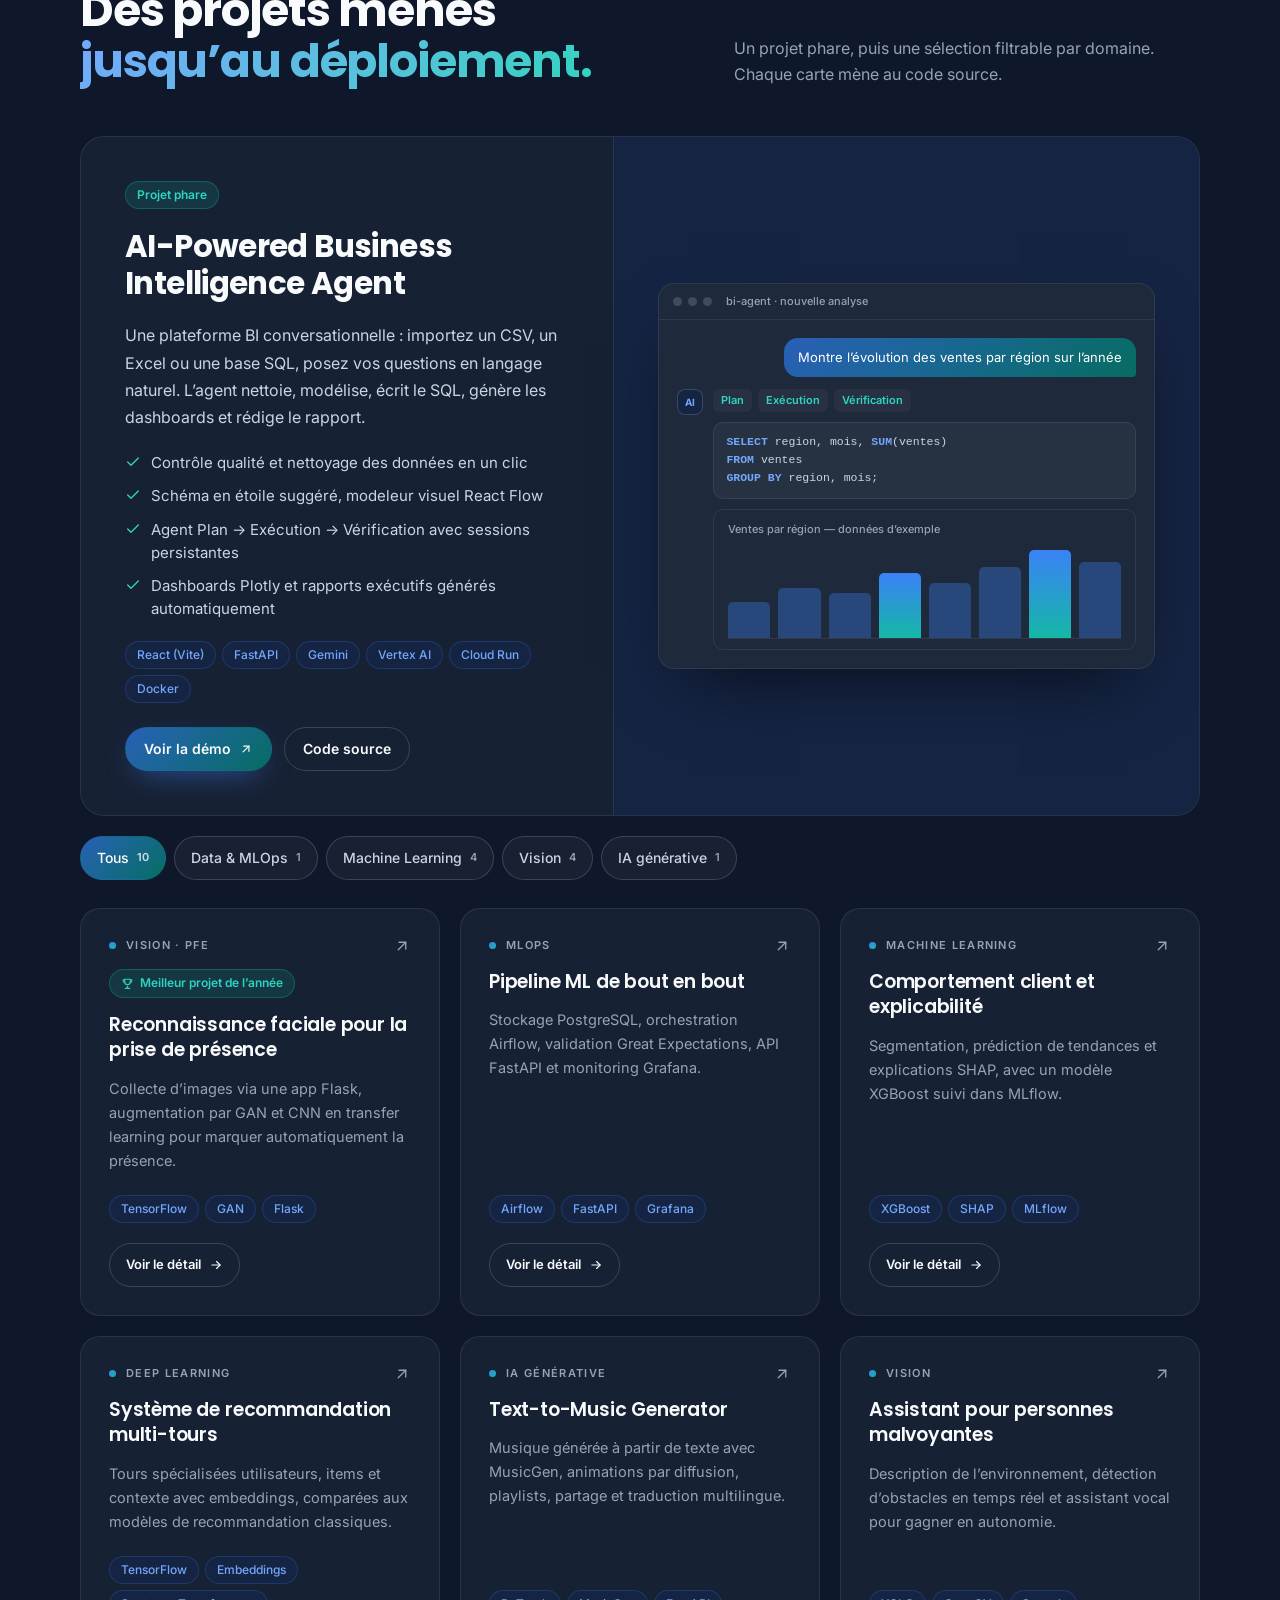
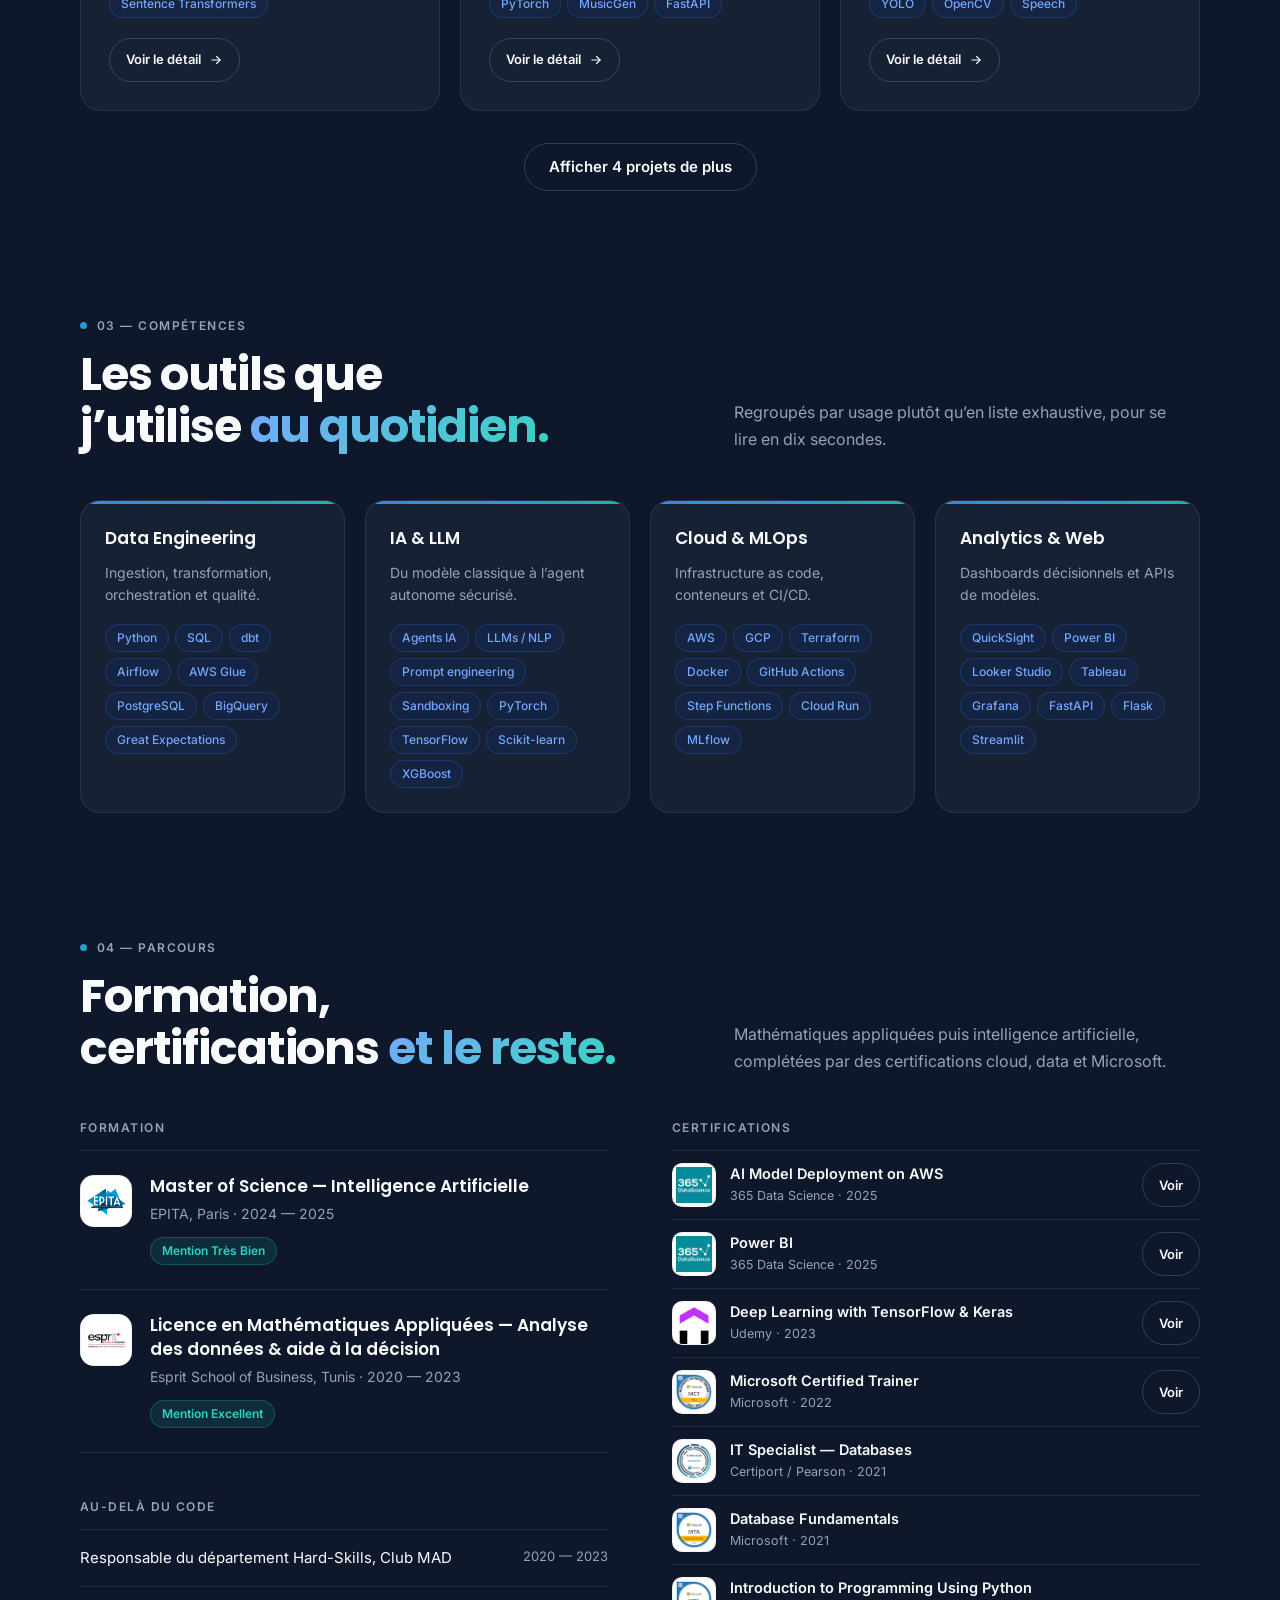
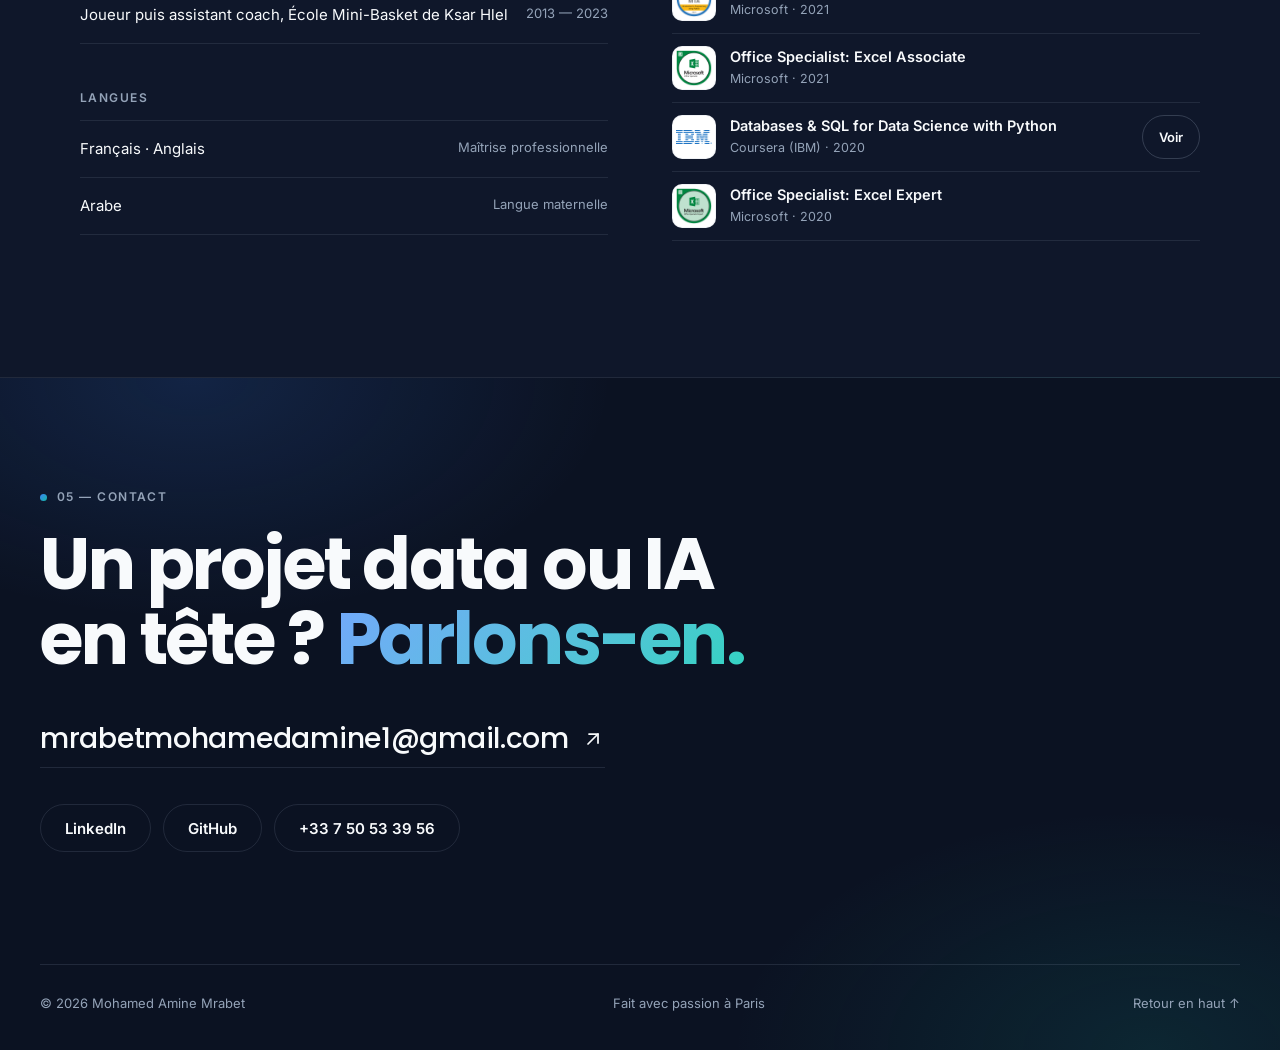
==== commit 0601ac79: "Add academic project details and link each card to its repo - Project cards link to their own public" ====
--- a/index.html
+++ b/index.html
@@ -306,10 +306,10 @@
 
 <div class="grid3" id="projects">
 
-<a class="pcard" href="https://github.com/AmineMrabet12" target="_blank" rel="noopener" data-filter="vision" data-extra="false">
+<article class="pcard" data-filter="vision" data-extra="false">
 <div class="pcard-top">
 <span class="eyebrow"><span class="dot"></span><span data-i18n="p1.cat">Vision · PFE</span></span>
-<svg width="18" height="18" viewBox="0 0 24 24" fill="none" stroke="currentColor" stroke-width="1.75" stroke-linecap="round" stroke-linejoin="round" aria-hidden="true"><path d="M7 17 17 7"></path><path d="M8 7h9v9"></path></svg>
+<a class="pcard-link" href="https://github.com/AmineMrabet12" target="_blank" rel="noopener" aria-label="Profil GitHub de Mohamed Amine Mrabet" data-i18n-aria="case.p1.link"><svg width="18" height="18" viewBox="0 0 24 24" fill="none" stroke="currentColor" stroke-width="1.75" stroke-linecap="round" stroke-linejoin="round" aria-hidden="true"><path d="M7 17 17 7"></path><path d="M8 7h9v9"></path></svg></a>
 </div>
 <span class="badge" style="align-self: flex-start">
 <svg width="13" height="13" viewBox="0 0 24 24" fill="none" stroke="currentColor" stroke-width="2" stroke-linecap="round" stroke-linejoin="round" aria-hidden="true"><path d="M8 21h8"></path><path d="M12 17v4"></path><path d="M7 4h10v5a5 5 0 0 1-10 0z"></path><path d="M17 5h3v2a3 3 0 0 1-3 3"></path><path d="M7 5H4v2a3 3 0 0 0 3 3"></path></svg>
@@ -318,97 +318,106 @@
 <h3 data-i18n="p1.title">Reconnaissance faciale pour la prise de présence</h3>
 <p data-i18n="p1.desc">Collecte d’images via une app Flask, augmentation par GAN et CNN en transfer learning pour marquer automatiquement la présence.</p>
 <div class="tags"><span class="tag">TensorFlow</span><span class="tag">GAN</span><span class="tag">Flask</span></div>
-</a>
-
-<a class="pcard" href="https://github.com/AmineMrabet12" target="_blank" rel="noopener" data-filter="mlops" data-extra="false">
+<div class="pcard-foot"><button type="button" class="mcard-more" data-case="case-p1" aria-haspopup="dialog" aria-label="Voir le détail du projet Reconnaissance faciale pour la prise de présence" data-i18n-aria="case.p1.open"><span data-i18n="case.more">Voir le détail</span><svg width="14" height="14" viewBox="0 0 24 24" fill="none" stroke="currentColor" stroke-width="2" stroke-linecap="round" stroke-linejoin="round" aria-hidden="true"><path d="M5 12h14"></path><path d="m13 6 6 6-6 6"></path></svg></button></div>
+</article>
+
+<article class="pcard" data-filter="mlops" data-extra="false">
 <div class="pcard-top">
 <span class="eyebrow"><span class="dot"></span>MLOps</span>
-<svg width="18" height="18" viewBox="0 0 24 24" fill="none" stroke="currentColor" stroke-width="1.75" stroke-linecap="round" stroke-linejoin="round" aria-hidden="true"><path d="M7 17 17 7"></path><path d="M8 7h9v9"></path></svg>
+<a class="pcard-link" href="https://github.com/AmineMrabet12/DSP-Project" target="_blank" rel="noopener" aria-label="Code source de « Pipeline ML de bout en bout » sur GitHub" data-i18n-aria="case.p2.link"><svg width="18" height="18" viewBox="0 0 24 24" fill="none" stroke="currentColor" stroke-width="1.75" stroke-linecap="round" stroke-linejoin="round" aria-hidden="true"><path d="M7 17 17 7"></path><path d="M8 7h9v9"></path></svg></a>
 </div>
 <h3 data-i18n="p2.title">Pipeline ML de bout en bout</h3>
 <p data-i18n="p2.desc">Stockage PostgreSQL, orchestration Airflow, validation Great Expectations, API FastAPI et monitoring Grafana.</p>
 <div class="tags"><span class="tag">Airflow</span><span class="tag">FastAPI</span><span class="tag">Grafana</span></div>
-</a>
-
-<a class="pcard" href="https://github.com/AmineMrabet12" target="_blank" rel="noopener" data-filter="ml" data-extra="false">
+<div class="pcard-foot"><button type="button" class="mcard-more" data-case="case-p2" aria-haspopup="dialog" aria-label="Voir le détail du projet Pipeline ML de bout en bout" data-i18n-aria="case.p2.open"><span data-i18n="case.more">Voir le détail</span><svg width="14" height="14" viewBox="0 0 24 24" fill="none" stroke="currentColor" stroke-width="2" stroke-linecap="round" stroke-linejoin="round" aria-hidden="true"><path d="M5 12h14"></path><path d="m13 6 6 6-6 6"></path></svg></button></div>
+</article>
+
+<article class="pcard" data-filter="ml" data-extra="false">
 <div class="pcard-top">
 <span class="eyebrow"><span class="dot"></span>Machine Learning</span>
-<svg width="18" height="18" viewBox="0 0 24 24" fill="none" stroke="currentColor" stroke-width="1.75" stroke-linecap="round" stroke-linejoin="round" aria-hidden="true"><path d="M7 17 17 7"></path><path d="M8 7h9v9"></path></svg>
+<a class="pcard-link" href="https://github.com/AmineMrabet12/AI-Meth" target="_blank" rel="noopener" aria-label="Code source de « Comportement client et explicabilité » sur GitHub" data-i18n-aria="case.p3.link"><svg width="18" height="18" viewBox="0 0 24 24" fill="none" stroke="currentColor" stroke-width="1.75" stroke-linecap="round" stroke-linejoin="round" aria-hidden="true"><path d="M7 17 17 7"></path><path d="M8 7h9v9"></path></svg></a>
 </div>
 <h3 data-i18n="p3.title">Comportement client et explicabilité</h3>
 <p data-i18n="p3.desc">Segmentation, prédiction de tendances et explications SHAP, avec un modèle XGBoost suivi dans MLflow.</p>
 <div class="tags"><span class="tag">XGBoost</span><span class="tag">SHAP</span><span class="tag">MLflow</span></div>
-</a>
-
-<a class="pcard" href="https://github.com/AmineMrabet12" target="_blank" rel="noopener" data-filter="ml" data-extra="false">
+<div class="pcard-foot"><button type="button" class="mcard-more" data-case="case-p3" aria-haspopup="dialog" aria-label="Voir le détail du projet Comportement client et explicabilité" data-i18n-aria="case.p3.open"><span data-i18n="case.more">Voir le détail</span><svg width="14" height="14" viewBox="0 0 24 24" fill="none" stroke="currentColor" stroke-width="2" stroke-linecap="round" stroke-linejoin="round" aria-hidden="true"><path d="M5 12h14"></path><path d="m13 6 6 6-6 6"></path></svg></button></div>
+</article>
+
+<article class="pcard" data-filter="ml" data-extra="false">
 <div class="pcard-top">
 <span class="eyebrow"><span class="dot"></span>Deep Learning</span>
-<svg width="18" height="18" viewBox="0 0 24 24" fill="none" stroke="currentColor" stroke-width="1.75" stroke-linecap="round" stroke-linejoin="round" aria-hidden="true"><path d="M7 17 17 7"></path><path d="M8 7h9v9"></path></svg>
+<a class="pcard-link" href="https://github.com/AmineMrabet12/Multi-Tower-Model" target="_blank" rel="noopener" aria-label="Code source de « Système de recommandation multi-tours » sur GitHub" data-i18n-aria="case.p4.link"><svg width="18" height="18" viewBox="0 0 24 24" fill="none" stroke="currentColor" stroke-width="1.75" stroke-linecap="round" stroke-linejoin="round" aria-hidden="true"><path d="M7 17 17 7"></path><path d="M8 7h9v9"></path></svg></a>
 </div>
 <h3 data-i18n="p4.title">Système de recommandation multi-tours</h3>
 <p data-i18n="p4.desc">Tours spécialisées utilisateurs, items et contexte avec embeddings, comparées aux modèles de recommandation classiques.</p>
 <div class="tags"><span class="tag">TensorFlow</span><span class="tag">Embeddings</span><span class="tag">Sentence Transformers</span></div>
-</a>
-
-<a class="pcard" href="https://github.com/AmineMrabet12" target="_blank" rel="noopener" data-filter="gen" data-extra="false">
+<div class="pcard-foot"><button type="button" class="mcard-more" data-case="case-p4" aria-haspopup="dialog" aria-label="Voir le détail du projet Système de recommandation multi-tours" data-i18n-aria="case.p4.open"><span data-i18n="case.more">Voir le détail</span><svg width="14" height="14" viewBox="0 0 24 24" fill="none" stroke="currentColor" stroke-width="2" stroke-linecap="round" stroke-linejoin="round" aria-hidden="true"><path d="M5 12h14"></path><path d="m13 6 6 6-6 6"></path></svg></button></div>
+</article>
+
+<article class="pcard" data-filter="gen" data-extra="false">
 <div class="pcard-top">
 <span class="eyebrow"><span class="dot"></span><span data-i18n="p5.cat">IA générative</span></span>
-<svg width="18" height="18" viewBox="0 0 24 24" fill="none" stroke="currentColor" stroke-width="1.75" stroke-linecap="round" stroke-linejoin="round" aria-hidden="true"><path d="M7 17 17 7"></path><path d="M8 7h9v9"></path></svg>
+<a class="pcard-link" href="https://github.com/AmineMrabet12/Action-Learning" target="_blank" rel="noopener" aria-label="Code source de « Text-to-Music Generator » sur GitHub" data-i18n-aria="case.p5.link"><svg width="18" height="18" viewBox="0 0 24 24" fill="none" stroke="currentColor" stroke-width="1.75" stroke-linecap="round" stroke-linejoin="round" aria-hidden="true"><path d="M7 17 17 7"></path><path d="M8 7h9v9"></path></svg></a>
 </div>
 <h3>Text-to-Music Generator</h3>
 <p data-i18n="p5.desc">Musique générée à partir de texte avec MusicGen, animations par diffusion, playlists, partage et traduction multilingue.</p>
 <div class="tags"><span class="tag">PyTorch</span><span class="tag">MusicGen</span><span class="tag">FastAPI</span></div>
-</a>
-
-<a class="pcard" href="https://github.com/AmineMrabet12" target="_blank" rel="noopener" data-filter="vision" data-extra="false">
+<div class="pcard-foot"><button type="button" class="mcard-more" data-case="case-p5" aria-haspopup="dialog" aria-label="Voir le détail du projet Text-to-Music Generator" data-i18n-aria="case.p5.open"><span data-i18n="case.more">Voir le détail</span><svg width="14" height="14" viewBox="0 0 24 24" fill="none" stroke="currentColor" stroke-width="2" stroke-linecap="round" stroke-linejoin="round" aria-hidden="true"><path d="M5 12h14"></path><path d="m13 6 6 6-6 6"></path></svg></button></div>
+</article>
+
+<article class="pcard" data-filter="vision" data-extra="false">
 <div class="pcard-top">
 <span class="eyebrow"><span class="dot"></span>Vision</span>
-<svg width="18" height="18" viewBox="0 0 24 24" fill="none" stroke="currentColor" stroke-width="1.75" stroke-linecap="round" stroke-linejoin="round" aria-hidden="true"><path d="M7 17 17 7"></path><path d="M8 7h9v9"></path></svg>
+<a class="pcard-link" href="https://github.com/AmineMrabet12/GPS-Assistant" target="_blank" rel="noopener" aria-label="Code source de « Assistant pour personnes malvoyantes » sur GitHub" data-i18n-aria="case.p6.link"><svg width="18" height="18" viewBox="0 0 24 24" fill="none" stroke="currentColor" stroke-width="1.75" stroke-linecap="round" stroke-linejoin="round" aria-hidden="true"><path d="M7 17 17 7"></path><path d="M8 7h9v9"></path></svg></a>
 </div>
 <h3 data-i18n="p6.title">Assistant pour personnes malvoyantes</h3>
 <p data-i18n="p6.desc">Description de l’environnement, détection d’obstacles en temps réel et assistant vocal pour gagner en autonomie.</p>
 <div class="tags"><span class="tag">YOLO</span><span class="tag">OpenCV</span><span class="tag">Speech</span></div>
-</a>
-
-<a class="pcard" href="https://github.com/AmineMrabet12" target="_blank" rel="noopener" data-filter="ml" data-extra="true" hidden>
+<div class="pcard-foot"><button type="button" class="mcard-more" data-case="case-p6" aria-haspopup="dialog" aria-label="Voir le détail du projet Assistant pour personnes malvoyantes" data-i18n-aria="case.p6.open"><span data-i18n="case.more">Voir le détail</span><svg width="14" height="14" viewBox="0 0 24 24" fill="none" stroke="currentColor" stroke-width="2" stroke-linecap="round" stroke-linejoin="round" aria-hidden="true"><path d="M5 12h14"></path><path d="m13 6 6 6-6 6"></path></svg></button></div>
+</article>
+
+<article class="pcard" data-filter="ml" data-extra="true" hidden>
 <div class="pcard-top">
 <span class="eyebrow"><span class="dot"></span>Machine Learning</span>
-<svg width="18" height="18" viewBox="0 0 24 24" fill="none" stroke="currentColor" stroke-width="1.75" stroke-linecap="round" stroke-linejoin="round" aria-hidden="true"><path d="M7 17 17 7"></path><path d="M8 7h9v9"></path></svg>
+<a class="pcard-link" href="https://github.com/AmineMrabet12/dsp-amine-mrabet" target="_blank" rel="noopener" aria-label="Code source de « Prédiction des prix immobiliers » sur GitHub" data-i18n-aria="case.p7.link"><svg width="18" height="18" viewBox="0 0 24 24" fill="none" stroke="currentColor" stroke-width="1.75" stroke-linecap="round" stroke-linejoin="round" aria-hidden="true"><path d="M7 17 17 7"></path><path d="M8 7h9v9"></path></svg></a>
 </div>
 <h3 data-i18n="p7.title">Prédiction des prix immobiliers</h3>
 <p data-i18n="p7.desc">Analyse exploratoire, feature engineering, XGBoost optimisé par validation croisée et pipeline de prédiction temps réel.</p>
 <div class="tags"><span class="tag">XGBoost</span><span class="tag">Scikit-learn</span><span class="tag">Matplotlib</span></div>
-</a>
-
-<a class="pcard" href="https://github.com/AmineMrabet12" target="_blank" rel="noopener" data-filter="ml" data-extra="true" hidden>
+<div class="pcard-foot"><button type="button" class="mcard-more" data-case="case-p7" aria-haspopup="dialog" aria-label="Voir le détail du projet Prédiction des prix immobiliers" data-i18n-aria="case.p7.open"><span data-i18n="case.more">Voir le détail</span><svg width="14" height="14" viewBox="0 0 24 24" fill="none" stroke="currentColor" stroke-width="2" stroke-linecap="round" stroke-linejoin="round" aria-hidden="true"><path d="M5 12h14"></path><path d="m13 6 6 6-6 6"></path></svg></button></div>
+</article>
+
+<article class="pcard" data-filter="ml" data-extra="true" hidden>
 <div class="pcard-top">
 <span class="eyebrow"><span class="dot"></span>NLP</span>
-<svg width="18" height="18" viewBox="0 0 24 24" fill="none" stroke="currentColor" stroke-width="1.75" stroke-linecap="round" stroke-linejoin="round" aria-hidden="true"><path d="M7 17 17 7"></path><path d="M8 7h9v9"></path></svg>
+<a class="pcard-link" href="https://github.com/AmineMrabet12/Deep-Learning" target="_blank" rel="noopener" aria-label="Code source de « Classification d’émotions » sur GitHub" data-i18n-aria="case.p8.link"><svg width="18" height="18" viewBox="0 0 24 24" fill="none" stroke="currentColor" stroke-width="1.75" stroke-linecap="round" stroke-linejoin="round" aria-hidden="true"><path d="M7 17 17 7"></path><path d="M8 7h9v9"></path></svg></a>
 </div>
 <h3 data-i18n="p8.title">Classification d’émotions</h3>
 <p data-i18n="p8.desc">Réseaux LSTM et GRU sur word embeddings pour identifier les émotions dans différents types de textes.</p>
 <div class="tags"><span class="tag">Keras</span><span class="tag">LSTM</span><span class="tag">NLTK</span></div>
-</a>
-
-<a class="pcard" href="https://github.com/AmineMrabet12" target="_blank" rel="noopener" data-filter="vision" data-extra="true" hidden>
+<div class="pcard-foot"><button type="button" class="mcard-more" data-case="case-p8" aria-haspopup="dialog" aria-label="Voir le détail du projet Classification d’émotions" data-i18n-aria="case.p8.open"><span data-i18n="case.more">Voir le détail</span><svg width="14" height="14" viewBox="0 0 24 24" fill="none" stroke="currentColor" stroke-width="2" stroke-linecap="round" stroke-linejoin="round" aria-hidden="true"><path d="M5 12h14"></path><path d="m13 6 6 6-6 6"></path></svg></button></div>
+</article>
+
+<article class="pcard" data-filter="vision" data-extra="true" hidden>
 <div class="pcard-top">
 <span class="eyebrow"><span class="dot"></span>Vision</span>
-<svg width="18" height="18" viewBox="0 0 24 24" fill="none" stroke="currentColor" stroke-width="1.75" stroke-linecap="round" stroke-linejoin="round" aria-hidden="true"><path d="M7 17 17 7"></path><path d="M8 7h9v9"></path></svg>
+<a class="pcard-link" href="https://github.com/AmineMrabet12" target="_blank" rel="noopener" aria-label="Profil GitHub de Mohamed Amine Mrabet" data-i18n-aria="case.p9.link"><svg width="18" height="18" viewBox="0 0 24 24" fill="none" stroke="currentColor" stroke-width="1.75" stroke-linecap="round" stroke-linejoin="round" aria-hidden="true"><path d="M7 17 17 7"></path><path d="M8 7h9v9"></path></svg></a>
 </div>
 <h3 data-i18n="p9.title">Détection d’intrus</h3>
 <p data-i18n="p9.desc">Détection de visages HaarCascade, reconnaissance TensorFlow et alerte automatique en cas de personne non autorisée.</p>
 <div class="tags"><span class="tag">OpenCV</span><span class="tag">TensorFlow</span><span class="tag">HaarCascade</span></div>
-</a>
-
-<a class="pcard" href="https://github.com/AmineMrabet12" target="_blank" rel="noopener" data-filter="vision" data-extra="true" hidden>
+</article>
+
+<article class="pcard" data-filter="vision" data-extra="true" hidden>
 <div class="pcard-top">
 <span class="eyebrow"><span class="dot"></span>Vision</span>
-<svg width="18" height="18" viewBox="0 0 24 24" fill="none" stroke="currentColor" stroke-width="1.75" stroke-linecap="round" stroke-linejoin="round" aria-hidden="true"><path d="M7 17 17 7"></path><path d="M8 7h9v9"></path></svg>
+<a class="pcard-link" href="https://github.com/AmineMrabet12/Face-Detection-Recognition" target="_blank" rel="noopener" aria-label="Code source de « Reconnaissance faciale siamoise » sur GitHub" data-i18n-aria="case.p10.link"><svg width="18" height="18" viewBox="0 0 24 24" fill="none" stroke="currentColor" stroke-width="1.75" stroke-linecap="round" stroke-linejoin="round" aria-hidden="true"><path d="M7 17 17 7"></path><path d="M8 7h9v9"></path></svg></a>
 </div>
 <h3 data-i18n="p10.title">Reconnaissance faciale siamoise</h3>
 <p data-i18n="p10.desc">Réseau siamois en apprentissage métrique pour comparer et valider des visages détectés.</p>
 <div class="tags"><span class="tag">Keras</span><span class="tag">Siamese Network</span><span class="tag">Python</span></div>
-</a>
+<div class="pcard-foot"><button type="button" class="mcard-more" data-case="case-p10" aria-haspopup="dialog" aria-label="Voir le détail du projet Reconnaissance faciale siamoise" data-i18n-aria="case.p10.open"><span data-i18n="case.more">Voir le détail</span><svg width="14" height="14" viewBox="0 0 24 24" fill="none" stroke="currentColor" stroke-width="2" stroke-linecap="round" stroke-linejoin="round" aria-hidden="true"><path d="M5 12h14"></path><path d="m13 6 6 6-6 6"></path></svg></button></div>
+</article>
 
 </div>
 
@@ -585,6 +594,106 @@
 <section class="case-sec"><h3 class="sub-t" data-i18n="case.result">Résultat</h3><div class="result" data-i18n="xp1.result">20 GB → 3 GB de RAM · démarrage 8 min → 8 s</div></section>
 <section class="case-sec"><h3 class="sub-t" data-i18n="case.env">Environnement technique</h3><div class="tags"><span class="tag">Python</span><span class="tag">FastAPI</span><span class="tag">SQL</span><span class="tag">dbt</span><span class="tag">Airflow</span><span class="tag">BigQuery</span><span class="tag">GCP</span><span class="tag">Git</span><span class="tag">Docker</span><span class="tag">Locust</span><span class="tag">Swagger</span><span class="tag">uv</span><span class="tag">Ruff</span></div></section>
 </article>
+
+<article class="case" id="case-p1" hidden>
+<header class="case-head"><div>
+<div class="eyebrow"><span class="dot"></span><span data-i18n="case.p1.meta">Vision · PFE · Esprit School of Business · Févr. — Juil. 2023</span></div>
+<h2 id="case-p1-title" data-i18n="p1.title">Reconnaissance faciale pour la prise de présence</h2>
+<span class="badge case-badge"><svg width="13" height="13" viewBox="0 0 24 24" fill="none" stroke="currentColor" stroke-width="2" stroke-linecap="round" stroke-linejoin="round" aria-hidden="true"><path d="M8 21h8"></path><path d="M12 17v4"></path><path d="M7 4h10v5a5 5 0 0 1-10 0z"></path><path d="M17 5h3v2a3 3 0 0 1-3 3"></path><path d="M7 5H4v2a3 3 0 0 0 3 3"></path></svg><span data-i18n="p1.badge">Meilleur projet de l’année</span></span>
+</div></header>
+<section class="case-sec"><h3 class="sub-t" data-i18n="case.ctx">Contexte</h3><p data-i18n="case.p1.ctx">Projet de fin d’études : un système de détection de présence par reconnaissance faciale, de la collecte des visages jusqu’au suivi de l’assiduité par l’administration.</p></section>
+<section class="case-sec"><h3 class="sub-t" data-i18n="case.done">Réalisations</h3><ul class="checks"><li><svg width="16" height="16" viewBox="0 0 24 24" fill="none" stroke="currentColor" stroke-width="2" stroke-linecap="round" stroke-linejoin="round" aria-hidden="true"><path d="M20 6 9 17l-5-5"></path></svg><span data-i18n="case.p1.d1">Application web Flask (HTML, CSS) accessible via un lien temporaire pour collecter les images de visage des étudiants.</span></li><li><svg width="16" height="16" viewBox="0 0 24 24" fill="none" stroke="currentColor" stroke-width="2" stroke-linecap="round" stroke-linejoin="round" aria-hidden="true"><path d="M20 6 9 17l-5-5"></path></svg><span data-i18n="case.p1.d2">Modèle GAN pour l’augmentation et la variation des données de visages.</span></li><li><svg width="16" height="16" viewBox="0 0 24 24" fill="none" stroke="currentColor" stroke-width="2" stroke-linecap="round" stroke-linejoin="round" aria-hidden="true"><path d="M20 6 9 17l-5-5"></path></svg><span data-i18n="case.p1.d3">Modèle CNN et transfer learning avec Keras et TensorFlow pour reconnaître les étudiants et marquer leur présence.</span></li><li><svg width="16" height="16" viewBox="0 0 24 24" fill="none" stroke="currentColor" stroke-width="2" stroke-linecap="round" stroke-linejoin="round" aria-hidden="true"><path d="M20 6 9 17l-5-5"></path></svg><span data-i18n="case.p1.d4">Application web pour les enseignants et l’administration, avec des tableaux de bord de suivi des statistiques de présence.</span></li></ul></section>
+<section class="case-sec"><h3 class="sub-t" data-i18n="case.env">Environnement technique</h3><div class="tags"><span class="tag">TensorFlow</span><span class="tag">Keras</span><span class="tag">Scikit-learn</span><span class="tag">YOLO</span><span class="tag">CNN</span><span class="tag">GAN</span><span class="tag">Flask</span><span class="tag">HTML/CSS</span><span class="tag">SQL</span><span class="tag">Git</span></div></section>
+</article>
+
+<article class="case" id="case-p2" hidden>
+<header class="case-head"><div>
+<div class="eyebrow"><span class="dot"></span><span data-i18n="case.p2.meta">MLOps · EPITA · Juil. — Sept. 2024</span></div>
+<h2 id="case-p2-title" data-i18n="p2.title">Pipeline ML de bout en bout</h2>
+</div></header>
+<section class="case-sec"><h3 class="sub-t" data-i18n="case.ctx">Contexte</h3><p data-i18n="case.p2.ctx">Projet Data Science in Production : industrialiser un modèle de machine learning, de l’ingestion des données jusqu’au monitoring des prédictions, autour d’une base PostgreSQL.</p></section>
+<section class="case-sec"><h3 class="sub-t" data-i18n="case.done">Réalisations</h3><ul class="checks"><li><svg width="16" height="16" viewBox="0 0 24 24" fill="none" stroke="currentColor" stroke-width="2" stroke-linecap="round" stroke-linejoin="round" aria-hidden="true"><path d="M20 6 9 17l-5-5"></path></svg><span data-i18n="case.p2.d1">Ingestion des données orchestrée avec Apache Airflow.</span></li><li><svg width="16" height="16" viewBox="0 0 24 24" fill="none" stroke="currentColor" stroke-width="2" stroke-linecap="round" stroke-linejoin="round" aria-hidden="true"><path d="M20 6 9 17l-5-5"></path></svg><span data-i18n="case.p2.d2">Validation de la qualité des données avec Great Expectations.</span></li><li><svg width="16" height="16" viewBox="0 0 24 24" fill="none" stroke="currentColor" stroke-width="2" stroke-linecap="round" stroke-linejoin="round" aria-hidden="true"><path d="M20 6 9 17l-5-5"></path></svg><span data-i18n="case.p2.d3">Prédictions planifiées sur les nouvelles données ingérées, servies par une API FastAPI.</span></li><li><svg width="16" height="16" viewBox="0 0 24 24" fill="none" stroke="currentColor" stroke-width="2" stroke-linecap="round" stroke-linejoin="round" aria-hidden="true"><path d="M20 6 9 17l-5-5"></path></svg><span data-i18n="case.p2.d4">Application web Streamlit pour des prédictions à la demande.</span></li><li><svg width="16" height="16" viewBox="0 0 24 24" fill="none" stroke="currentColor" stroke-width="2" stroke-linecap="round" stroke-linejoin="round" aria-hidden="true"><path d="M20 6 9 17l-5-5"></path></svg><span data-i18n="case.p2.d5">Tableaux de bord de monitoring dans Grafana.</span></li></ul></section>
+<section class="case-sec"><h3 class="sub-t" data-i18n="case.env">Environnement technique</h3><div class="tags"><span class="tag">Python</span><span class="tag">Scikit-learn</span><span class="tag">PostgreSQL</span><span class="tag">Airflow</span><span class="tag">Great Expectations</span><span class="tag">FastAPI</span><span class="tag">Streamlit</span><span class="tag">Grafana</span><span class="tag">Docker</span></div></section>
+<div class="case-links"><a class="btn btn-ghost btn-sm" href="https://github.com/AmineMrabet12/DSP-Project" target="_blank" rel="noopener"><span data-i18n="case.code">Voir le code sur GitHub</span><svg width="14" height="14" viewBox="0 0 24 24" fill="none" stroke="currentColor" stroke-width="2" stroke-linecap="round" stroke-linejoin="round" aria-hidden="true"><path d="M7 17 17 7"></path><path d="M8 7h9v9"></path></svg></a></div>
+</article>
+
+<article class="case" id="case-p3" hidden>
+<header class="case-head"><div>
+<div class="eyebrow"><span class="dot"></span><span>Machine Learning · EPITA · Sept. — Oct. 2024</span></div>
+<h2 id="case-p3-title" data-i18n="p3.title">Comportement client et explicabilité</h2>
+</div></header>
+<section class="case-sec"><h3 class="sub-t" data-i18n="case.ctx">Contexte</h3><p data-i18n="case.p3.ctx">Analyse du comportement des clients d’un site e-commerce et prédiction de leurs décisions d’achat, avec un pipeline de machine learning prêt pour le déploiement.</p></section>
+<section class="case-sec"><h3 class="sub-t" data-i18n="case.done">Réalisations</h3><ul class="checks"><li><svg width="16" height="16" viewBox="0 0 24 24" fill="none" stroke="currentColor" stroke-width="2" stroke-linecap="round" stroke-linejoin="round" aria-hidden="true"><path d="M20 6 9 17l-5-5"></path></svg><span data-i18n="case.p3.d1">Pipeline complet sur l’E-Commerce Dataset : préparation, prétraitement, entraînement et évaluation.</span></li><li><svg width="16" height="16" viewBox="0 0 24 24" fill="none" stroke="currentColor" stroke-width="2" stroke-linecap="round" stroke-linejoin="round" aria-hidden="true"><path d="M20 6 9 17l-5-5"></path></svg><span data-i18n="case.p3.d2">Comparaison de plusieurs classifieurs (régression logistique, SVM, arbres de décision, gradient boosting) sur l’accuracy, le F1 score et le ROC AUC.</span></li><li><svg width="16" height="16" viewBox="0 0 24 24" fill="none" stroke="currentColor" stroke-width="2" stroke-linecap="round" stroke-linejoin="round" aria-hidden="true"><path d="M20 6 9 17l-5-5"></path></svg><span data-i18n="case.p3.d3">Explicabilité des prédictions avec SHAP : importance des variables et impact sur chaque prédiction.</span></li><li><svg width="16" height="16" viewBox="0 0 24 24" fill="none" stroke="currentColor" stroke-width="2" stroke-linecap="round" stroke-linejoin="round" aria-hidden="true"><path d="M20 6 9 17l-5-5"></path></svg><span data-i18n="case.p3.d4">Suivi des paramètres, métriques et artefacts avec MLflow.</span></li><li><svg width="16" height="16" viewBox="0 0 24 24" fill="none" stroke="currentColor" stroke-width="2" stroke-linecap="round" stroke-linejoin="round" aria-hidden="true"><path d="M20 6 9 17l-5-5"></path></svg><span data-i18n="case.p3.d5">Documentation générée avec Sphinx et conteneurisation avec Docker.</span></li></ul></section>
+<section class="case-sec"><h3 class="sub-t" data-i18n="case.env">Environnement technique</h3><div class="tags"><span class="tag">Python</span><span class="tag">Scikit-learn</span><span class="tag">XGBoost</span><span class="tag">SHAP</span><span class="tag">MLflow</span><span class="tag">Sphinx</span><span class="tag">Docker</span></div></section>
+<div class="case-links"><a class="btn btn-ghost btn-sm" href="https://github.com/AmineMrabet12/AI-Meth" target="_blank" rel="noopener"><span data-i18n="case.code">Voir le code sur GitHub</span><svg width="14" height="14" viewBox="0 0 24 24" fill="none" stroke="currentColor" stroke-width="2" stroke-linecap="round" stroke-linejoin="round" aria-hidden="true"><path d="M7 17 17 7"></path><path d="M8 7h9v9"></path></svg></a></div>
+</article>
+
+<article class="case" id="case-p4" hidden>
+<header class="case-head"><div>
+<div class="eyebrow"><span class="dot"></span><span>Deep Learning · MovieLens</span></div>
+<h2 id="case-p4-title" data-i18n="p4.title">Système de recommandation multi-tours</h2>
+</div></header>
+<section class="case-sec"><h3 class="sub-t" data-i18n="case.ctx">Contexte</h3><p data-i18n="case.p4.ctx">Système de recommandation de films qui prédit la note qu’un utilisateur donnerait à un film, en combinant les caractéristiques des utilisateurs et des films.</p></section>
+<section class="case-sec"><h3 class="sub-t" data-i18n="case.done">Réalisations</h3><ul class="checks"><li><svg width="16" height="16" viewBox="0 0 24 24" fill="none" stroke="currentColor" stroke-width="2" stroke-linecap="round" stroke-linejoin="round" aria-hidden="true"><path d="M20 6 9 17l-5-5"></path></svg><span data-i18n="case.p4.d1">Tour utilisateurs : âge normalisé, genre encodé et profession en one-hot.</span></li><li><svg width="16" height="16" viewBox="0 0 24 24" fill="none" stroke="currentColor" stroke-width="2" stroke-linecap="round" stroke-linejoin="round" aria-hidden="true"><path d="M20 6 9 17l-5-5"></path></svg><span data-i18n="case.p4.d2">Tour films : genres en multi-hot et titres transformés en embeddings sémantiques avec Sentence Transformers (all-MiniLM-L6-v2).</span></li><li><svg width="16" height="16" viewBox="0 0 24 24" fill="none" stroke="currentColor" stroke-width="2" stroke-linecap="round" stroke-linejoin="round" aria-hidden="true"><path d="M20 6 9 17l-5-5"></path></svg><span data-i18n="case.p4.d3">Chaque tour passe par une couche dense ReLU et une batch normalization, puis les deux sont concaténées vers une sortie softmax à 3 classes (note basse, moyenne ou haute).</span></li><li><svg width="16" height="16" viewBox="0 0 24 24" fill="none" stroke="currentColor" stroke-width="2" stroke-linecap="round" stroke-linejoin="round" aria-hidden="true"><path d="M20 6 9 17l-5-5"></path></svg><span data-i18n="case.p4.d4">Entraînement avec Adam et entropie croisée catégorielle, ModelCheckpoint et EarlyStopping, sur un découpage 80/20.</span></li></ul></section>
+<section class="case-sec"><h3 class="sub-t" data-i18n="case.env">Environnement technique</h3><div class="tags"><span class="tag">TensorFlow</span><span class="tag">Keras</span><span class="tag">Sentence Transformers</span><span class="tag">Scikit-learn</span><span class="tag">Pandas</span><span class="tag">NumPy</span></div></section>
+<div class="case-links"><a class="btn btn-ghost btn-sm" href="https://github.com/AmineMrabet12/Multi-Tower-Model" target="_blank" rel="noopener"><span data-i18n="case.code">Voir le code sur GitHub</span><svg width="14" height="14" viewBox="0 0 24 24" fill="none" stroke="currentColor" stroke-width="2" stroke-linecap="round" stroke-linejoin="round" aria-hidden="true"><path d="M7 17 17 7"></path><path d="M8 7h9v9"></path></svg></a></div>
+</article>
+
+<article class="case" id="case-p5" hidden>
+<header class="case-head"><div>
+<div class="eyebrow"><span class="dot"></span><span data-i18n="case.p5.meta">IA générative</span></div>
+<h2 id="case-p5-title">Text-to-Music Generator</h2>
+</div></header>
+<section class="case-sec"><h3 class="sub-t" data-i18n="case.ctx">Contexte</h3><p data-i18n="case.p5.ctx">Application web qui génère de la musique à partir d’une description textuelle, avec comptes utilisateurs, playlists et partage.</p></section>
+<section class="case-sec"><h3 class="sub-t" data-i18n="case.done">Réalisations</h3><ul class="checks"><li><svg width="16" height="16" viewBox="0 0 24 24" fill="none" stroke="currentColor" stroke-width="2" stroke-linecap="round" stroke-linejoin="round" aria-hidden="true"><path d="M20 6 9 17l-5-5"></path></svg><span data-i18n="case.p5.d1">Génération musicale avec MusicGen, avec traduction automatique des descriptions qui ne sont pas en anglais.</span></li><li><svg width="16" height="16" viewBox="0 0 24 24" fill="none" stroke="currentColor" stroke-width="2" stroke-linecap="round" stroke-linejoin="round" aria-hidden="true"><path d="M20 6 9 17l-5-5"></path></svg><span data-i18n="case.p5.d2">Génération d’animations à partir d’un prompt avec un modèle de diffusion (DiffusionPipeline).</span></li><li><svg width="16" height="16" viewBox="0 0 24 24" fill="none" stroke="currentColor" stroke-width="2" stroke-linecap="round" stroke-linejoin="round" aria-hidden="true"><path d="M20 6 9 17l-5-5"></path></svg><span data-i18n="case.p5.d3">Backend FastAPI (authentification, système de jetons, playlists, profils) et frontend Streamlit.</span></li><li><svg width="16" height="16" viewBox="0 0 24 24" fill="none" stroke="currentColor" stroke-width="2" stroke-linecap="round" stroke-linejoin="round" aria-hidden="true"><path d="M20 6 9 17l-5-5"></path></svg><span data-i18n="case.p5.d4">Playlists pour écouter, supprimer et partager les morceaux, et stories qui expirent après 24 heures.</span></li></ul></section>
+<section class="case-sec"><h3 class="sub-t" data-i18n="case.env">Environnement technique</h3><div class="tags"><span class="tag">PyTorch</span><span class="tag">MusicGen</span><span class="tag">Diffusers</span><span class="tag">FastAPI</span><span class="tag">Streamlit</span><span class="tag">SQLAlchemy</span></div></section>
+<div class="case-links"><a class="btn btn-ghost btn-sm" href="https://github.com/AmineMrabet12/Action-Learning" target="_blank" rel="noopener"><span data-i18n="case.code">Voir le code sur GitHub</span><svg width="14" height="14" viewBox="0 0 24 24" fill="none" stroke="currentColor" stroke-width="2" stroke-linecap="round" stroke-linejoin="round" aria-hidden="true"><path d="M7 17 17 7"></path><path d="M8 7h9v9"></path></svg></a></div>
+</article>
+
+<article class="case" id="case-p6" hidden>
+<header class="case-head"><div>
+<div class="eyebrow"><span class="dot"></span><span data-i18n="case.p6.meta">Vision · Esprit School of Business · Nov. — Déc. 2021</span></div>
+<h2 id="case-p6-title" data-i18n="p6.title">Assistant pour personnes malvoyantes</h2>
+</div></header>
+<section class="case-sec"><h3 class="sub-t" data-i18n="case.ctx">Contexte</h3><p data-i18n="case.p6.ctx">Assistant virtuel destiné aux personnes malvoyantes : il leur dit ce ou qui se trouve devant elles et les avertit en cas d’obstacle.</p></section>
+<section class="case-sec"><h3 class="sub-t" data-i18n="case.done">Réalisations</h3><ul class="checks"><li><svg width="16" height="16" viewBox="0 0 24 24" fill="none" stroke="currentColor" stroke-width="2" stroke-linecap="round" stroke-linejoin="round" aria-hidden="true"><path d="M20 6 9 17l-5-5"></path></svg><span data-i18n="case.p6.d1">Détection d’objets et d’obstacles avec YOLO.</span></li><li><svg width="16" height="16" viewBox="0 0 24 24" fill="none" stroke="currentColor" stroke-width="2" stroke-linecap="round" stroke-linejoin="round" aria-hidden="true"><path d="M20 6 9 17l-5-5"></path></svg><span data-i18n="case.p6.d2">Commandes vocales et réponses parlées (SpeechRecognition, pyttsx3).</span></li><li><svg width="16" height="16" viewBox="0 0 24 24" fill="none" stroke="currentColor" stroke-width="2" stroke-linecap="round" stroke-linejoin="round" aria-hidden="true"><path d="M20 6 9 17l-5-5"></path></svg><span data-i18n="case.p6.d3">Calcul du plus court chemin entre deux gouvernorats tunisiens (Dijkstra avec NetworkX), affiché sur une carte Folium.</span></li></ul></section>
+<section class="case-sec"><h3 class="sub-t" data-i18n="case.env">Environnement technique</h3><div class="tags"><span class="tag">TensorFlow</span><span class="tag">Scikit-learn</span><span class="tag">YOLO</span><span class="tag">SpeechRecognition</span><span class="tag">OpenCV</span><span class="tag">NetworkX</span><span class="tag">Folium</span></div></section>
+<div class="case-links"><a class="btn btn-ghost btn-sm" href="https://github.com/AmineMrabet12/GPS-Assistant" target="_blank" rel="noopener"><span data-i18n="case.code">Voir le code sur GitHub</span><svg width="14" height="14" viewBox="0 0 24 24" fill="none" stroke="currentColor" stroke-width="2" stroke-linecap="round" stroke-linejoin="round" aria-hidden="true"><path d="M7 17 17 7"></path><path d="M8 7h9v9"></path></svg></a></div>
+</article>
+
+<article class="case" id="case-p7" hidden>
+<header class="case-head"><div>
+<div class="eyebrow"><span class="dot"></span><span data-i18n="case.p7.meta">Machine Learning · EPITA · Juin — Juil. 2024</span></div>
+<h2 id="case-p7-title" data-i18n="p7.title">Prédiction des prix immobiliers</h2>
+</div></header>
+<section class="case-sec"><h3 class="sub-t" data-i18n="case.ctx">Contexte</h3><p data-i18n="case.p7.ctx">Modèle de prédiction du prix des maisons, structuré pour être industrialisé.</p></section>
+<section class="case-sec"><h3 class="sub-t" data-i18n="case.done">Réalisations</h3><ul class="checks"><li><svg width="16" height="16" viewBox="0 0 24 24" fill="none" stroke="currentColor" stroke-width="2" stroke-linecap="round" stroke-linejoin="round" aria-hidden="true"><path d="M20 6 9 17l-5-5"></path></svg><span data-i18n="case.p7.d1">Modèle XGBoost avec un réglage complet des hyperparamètres.</span></li><li><svg width="16" height="16" viewBox="0 0 24 24" fill="none" stroke="currentColor" stroke-width="2" stroke-linecap="round" stroke-linejoin="round" aria-hidden="true"><path d="M20 6 9 17l-5-5"></path></svg><span data-i18n="case.p7.d2">Pipelines de prétraitement et d’inférence sur mesure, avec sauvegarde des modèles, scalers et encodeurs pour la reproductibilité.</span></li><li><svg width="16" height="16" viewBox="0 0 24 24" fill="none" stroke="currentColor" stroke-width="2" stroke-linecap="round" stroke-linejoin="round" aria-hidden="true"><path d="M20 6 9 17l-5-5"></path></svg><span data-i18n="case.p7.d3">Analyse dans des notebooks Jupyter, puis code structuré en scripts modulaires avec gestion des dépendances.</span></li></ul></section>
+<section class="case-sec"><h3 class="sub-t" data-i18n="case.env">Environnement technique</h3><div class="tags"><span class="tag">Python</span><span class="tag">Scikit-learn</span><span class="tag">XGBoost</span><span class="tag">Pandas</span><span class="tag">Jupyter</span></div></section>
+<div class="case-links"><a class="btn btn-ghost btn-sm" href="https://github.com/AmineMrabet12/dsp-amine-mrabet" target="_blank" rel="noopener"><span data-i18n="case.code">Voir le code sur GitHub</span><svg width="14" height="14" viewBox="0 0 24 24" fill="none" stroke="currentColor" stroke-width="2" stroke-linecap="round" stroke-linejoin="round" aria-hidden="true"><path d="M7 17 17 7"></path><path d="M8 7h9v9"></path></svg></a></div>
+</article>
+
+<article class="case" id="case-p8" hidden>
+<header class="case-head"><div>
+<div class="eyebrow"><span class="dot"></span><span>NLP</span></div>
+<h2 id="case-p8-title" data-i18n="p8.title">Classification d’émotions</h2>
+</div></header>
+<section class="case-sec"><h3 class="sub-t" data-i18n="case.ctx">Contexte</h3><p data-i18n="case.p8.ctx">Classification de textes selon l’émotion exprimée (joie, tristesse, colère…) avec un réseau de neurones récurrent.</p></section>
+<section class="case-sec"><h3 class="sub-t" data-i18n="case.done">Réalisations</h3><ul class="checks"><li><svg width="16" height="16" viewBox="0 0 24 24" fill="none" stroke="currentColor" stroke-width="2" stroke-linecap="round" stroke-linejoin="round" aria-hidden="true"><path d="M20 6 9 17l-5-5"></path></svg><span data-i18n="case.p8.d1">Nettoyage des textes avec NLTK (minuscules, ponctuation, stopwords, lemmatisation).</span></li><li><svg width="16" height="16" viewBox="0 0 24 24" fill="none" stroke="currentColor" stroke-width="2" stroke-linecap="round" stroke-linejoin="round" aria-hidden="true"><path d="M20 6 9 17l-5-5"></path></svg><span data-i18n="case.p8.d2">Analyse de la longueur des textes et de la couverture du vocabulaire pour fixer le vocabulaire (8 126 mots) et la longueur des séquences (80).</span></li><li><svg width="16" height="16" viewBox="0 0 24 24" fill="none" stroke="currentColor" stroke-width="2" stroke-linecap="round" stroke-linejoin="round" aria-hidden="true"><path d="M20 6 9 17l-5-5"></path></svg><span data-i18n="case.p8.d3">Modèle Keras : couche d’embedding, LSTM bidirectionnel et couches denses ReLU, avec une sortie softmax par émotion.</span></li><li><svg width="16" height="16" viewBox="0 0 24 24" fill="none" stroke="currentColor" stroke-width="2" stroke-linecap="round" stroke-linejoin="round" aria-hidden="true"><path d="M20 6 9 17l-5-5"></path></svg><span data-i18n="case.p8.d4">Correction du sous-apprentissage du premier modèle en augmentant sa capacité (couches et neurones).</span></li></ul></section>
+<section class="case-sec"><h3 class="sub-t" data-i18n="case.result">Résultat</h3><div class="result" data-i18n="case.p8.result">Accuracy de 0,94 et loss de 0,09 sur le jeu de test</div></section>
+<section class="case-sec"><h3 class="sub-t" data-i18n="case.env">Environnement technique</h3><div class="tags"><span class="tag">TensorFlow</span><span class="tag">Keras</span><span class="tag">NLTK</span><span class="tag">Scikit-learn</span><span class="tag">Pandas</span><span class="tag">Matplotlib</span></div></section>
+<div class="case-links"><a class="btn btn-ghost btn-sm" href="https://github.com/AmineMrabet12/Deep-Learning" target="_blank" rel="noopener"><span data-i18n="case.code">Voir le code sur GitHub</span><svg width="14" height="14" viewBox="0 0 24 24" fill="none" stroke="currentColor" stroke-width="2" stroke-linecap="round" stroke-linejoin="round" aria-hidden="true"><path d="M7 17 17 7"></path><path d="M8 7h9v9"></path></svg></a></div>
+</article>
+
+<article class="case" id="case-p10" hidden>
+<header class="case-head"><div>
+<div class="eyebrow"><span class="dot"></span><span>Vision</span></div>
+<h2 id="case-p10-title" data-i18n="p10.title">Reconnaissance faciale siamoise</h2>
+</div></header>
+<section class="case-sec"><h3 class="sub-t" data-i18n="case.ctx">Contexte</h3><p data-i18n="case.p10.ctx">Vérification d’identité par le visage : à partir d’une image capturée en direct, le système confirme s’il s’agit de la personne enregistrée.</p></section>
+<section class="case-sec"><h3 class="sub-t" data-i18n="case.done">Réalisations</h3><ul class="checks"><li><svg width="16" height="16" viewBox="0 0 24 24" fill="none" stroke="currentColor" stroke-width="2" stroke-linecap="round" stroke-linejoin="round" aria-hidden="true"><path d="M20 6 9 17l-5-5"></path></svg><span data-i18n="case.p10.d1">Réseau siamois (CNN) en apprentissage métrique pour comparer deux visages.</span></li><li><svg width="16" height="16" viewBox="0 0 24 24" fill="none" stroke="currentColor" stroke-width="2" stroke-linecap="round" stroke-linejoin="round" aria-hidden="true"><path d="M20 6 9 17l-5-5"></path></svg><span data-i18n="case.p10.d2">Données issues du jeu Labeled Faces in the Wild (LFW) et d’images capturées avec OpenCV.</span></li><li><svg width="16" height="16" viewBox="0 0 24 24" fill="none" stroke="currentColor" stroke-width="2" stroke-linecap="round" stroke-linejoin="round" aria-hidden="true"><path d="M20 6 9 17l-5-5"></path></svg><span data-i18n="case.p10.d3">Application Kivy qui vérifie l’identité en direct depuis la webcam.</span></li></ul></section>
+<section class="case-sec"><h3 class="sub-t" data-i18n="case.env">Environnement technique</h3><div class="tags"><span class="tag">TensorFlow</span><span class="tag">Keras</span><span class="tag">OpenCV</span><span class="tag">Kivy</span><span class="tag">Python</span></div></section>
+<div class="case-links"><a class="btn btn-ghost btn-sm" href="https://github.com/AmineMrabet12/Face-Detection-Recognition" target="_blank" rel="noopener"><span data-i18n="case.code">Voir le code sur GitHub</span><svg width="14" height="14" viewBox="0 0 24 24" fill="none" stroke="currentColor" stroke-width="2" stroke-linecap="round" stroke-linejoin="round" aria-hidden="true"><path d="M7 17 17 7"></path><path d="M8 7h9v9"></path></svg></a></div>
+</article>
 </div>
 </div>
 </div>
--- a/styles.css
+++ b/styles.css
@@ -264,6 +264,18 @@
 .mcard-more{display:inline-flex;align-items:center;gap:8px;height:44px;padding:0 16px;border-radius:999px;border:1px solid var(--line2);background:none;color:var(--ink);font:600 13px/1 var(--f-body);cursor:pointer}
 .mcard-more:hover{border-color:var(--accent-ink);color:var(--accent-ink)}
 
+/* Project cards: the GitHub link stretches over the whole card (as the original <a> card did),
+   the "Voir le détail" button sits above it */
+.pcard{position:relative}
+.pf article.pcard:hover{border-color:color-mix(in oklab,var(--accent) 55%,transparent);transform:translateY(-3px);box-shadow:var(--shadow)}
+.pcard-link{display:inline-grid;place-items:center;width:44px;height:44px;margin:-13px}
+.pcard-link::after{content:'';position:absolute;inset:0;border-radius:20px}
+.pcard-link:focus-visible{outline:none}
+.pcard:has(.pcard-link:focus-visible){outline:2px solid var(--accent);outline-offset:3px}
+.pf .pcard:hover .pcard-link{color:var(--accent-ink)}
+.pcard-foot{position:relative;z-index:1;padding-top:6px;pointer-events:none}
+.pcard-foot > *{pointer-events:auto}
+
 /* Dialogs: certificate PDF + mission details (outside .pf, so they carry their own tokens) */
 .modal{--accent:#3B82F6;--teal:#14B8A6;--f-head:'Poppins',system-ui,sans-serif;--f-body:'Inter',system-ui,sans-serif;position:fixed;inset:0;z-index:100;display:grid;place-items:center;padding:24px;font-family:var(--f-body);color:var(--ink);line-height:1.6;-webkit-font-smoothing:antialiased}
 .modal *{box-sizing:border-box}
@@ -290,6 +302,10 @@
 .case-sub{margin-top:8px !important;padding-left:18px;list-style:disc;display:grid;gap:4px;font-size:14.5px;color:var(--muted)}
 .case-sub li{display:list-item;font-size:inherit;color:inherit}
 .case .result{margin-top:0}
+.case-badge{margin-top:12px}
+.case-links{display:flex;flex-wrap:wrap;gap:12px}
+.case-links .btn{color:var(--ink);text-decoration:none}
+.case-links .btn:hover{border-color:var(--accent-ink);color:var(--accent-ink)}
 
 @media (max-width: 600px){
   .modal{padding:12px}
